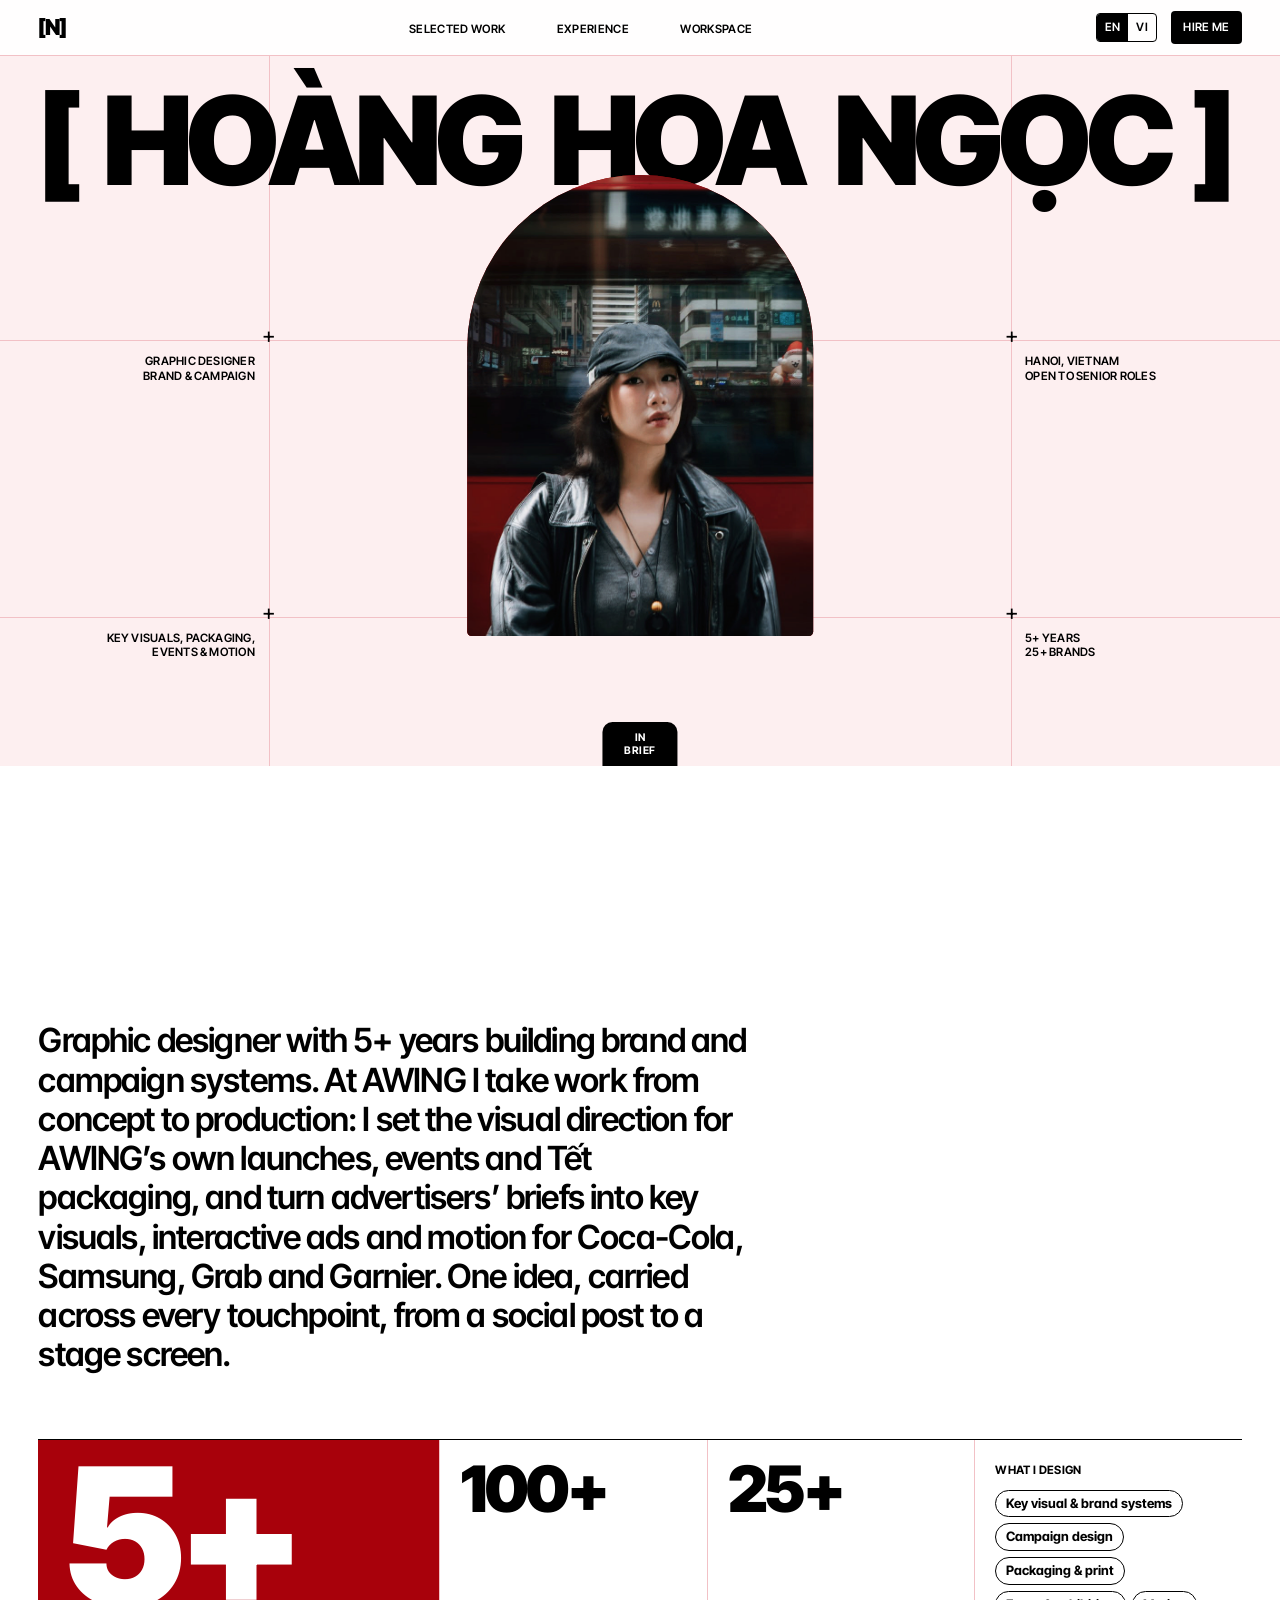
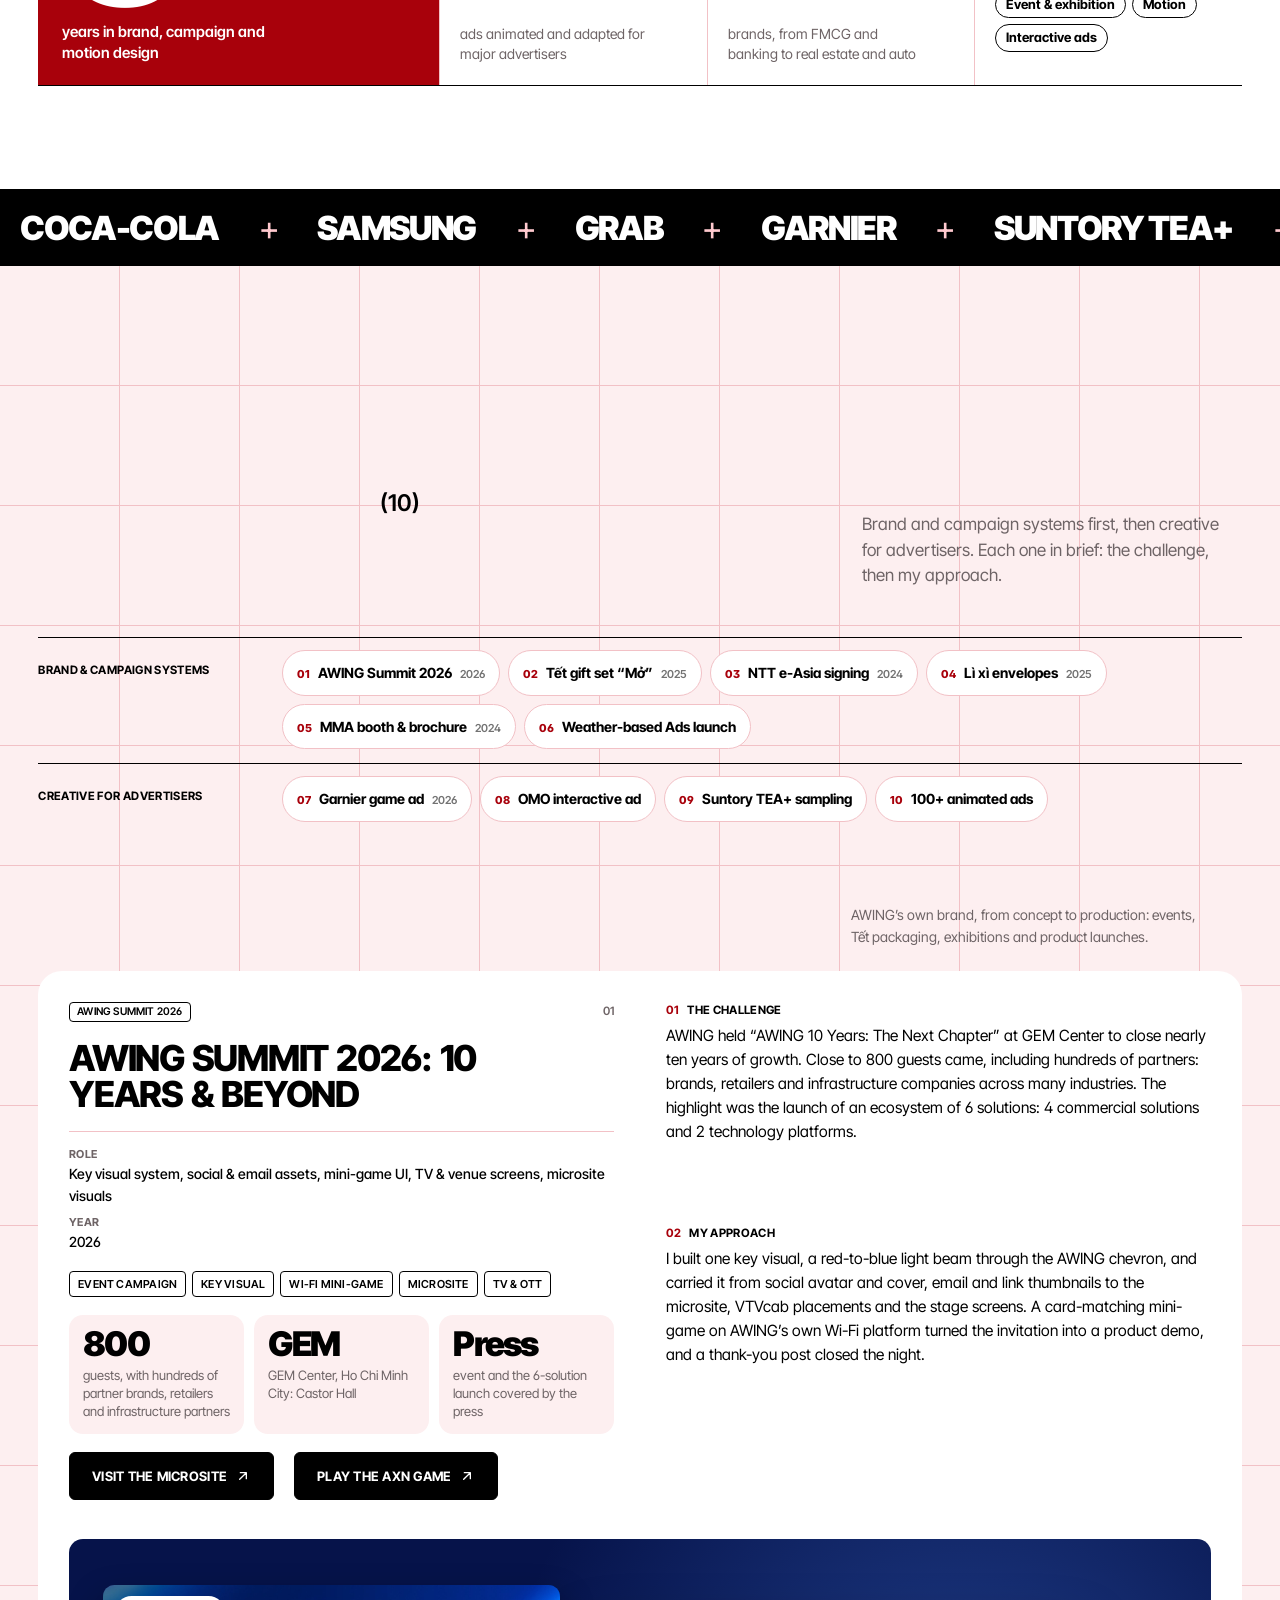
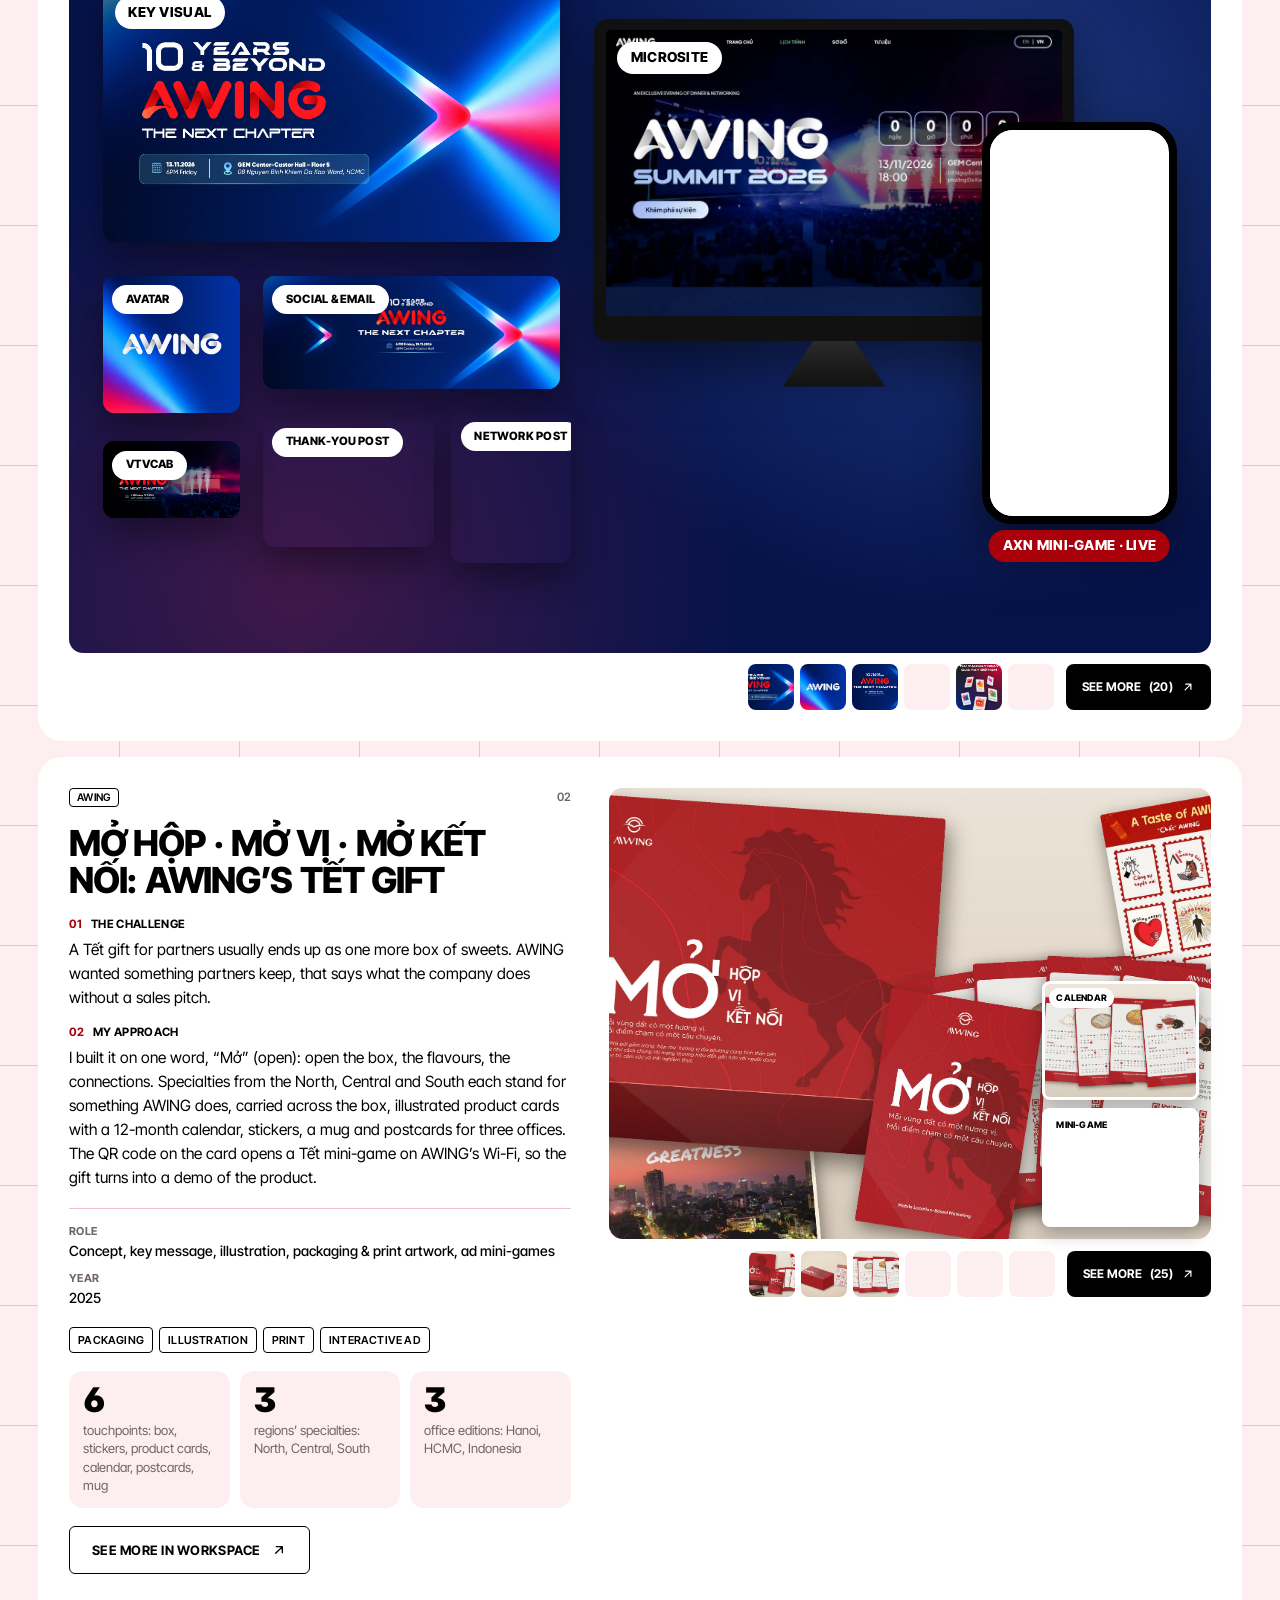
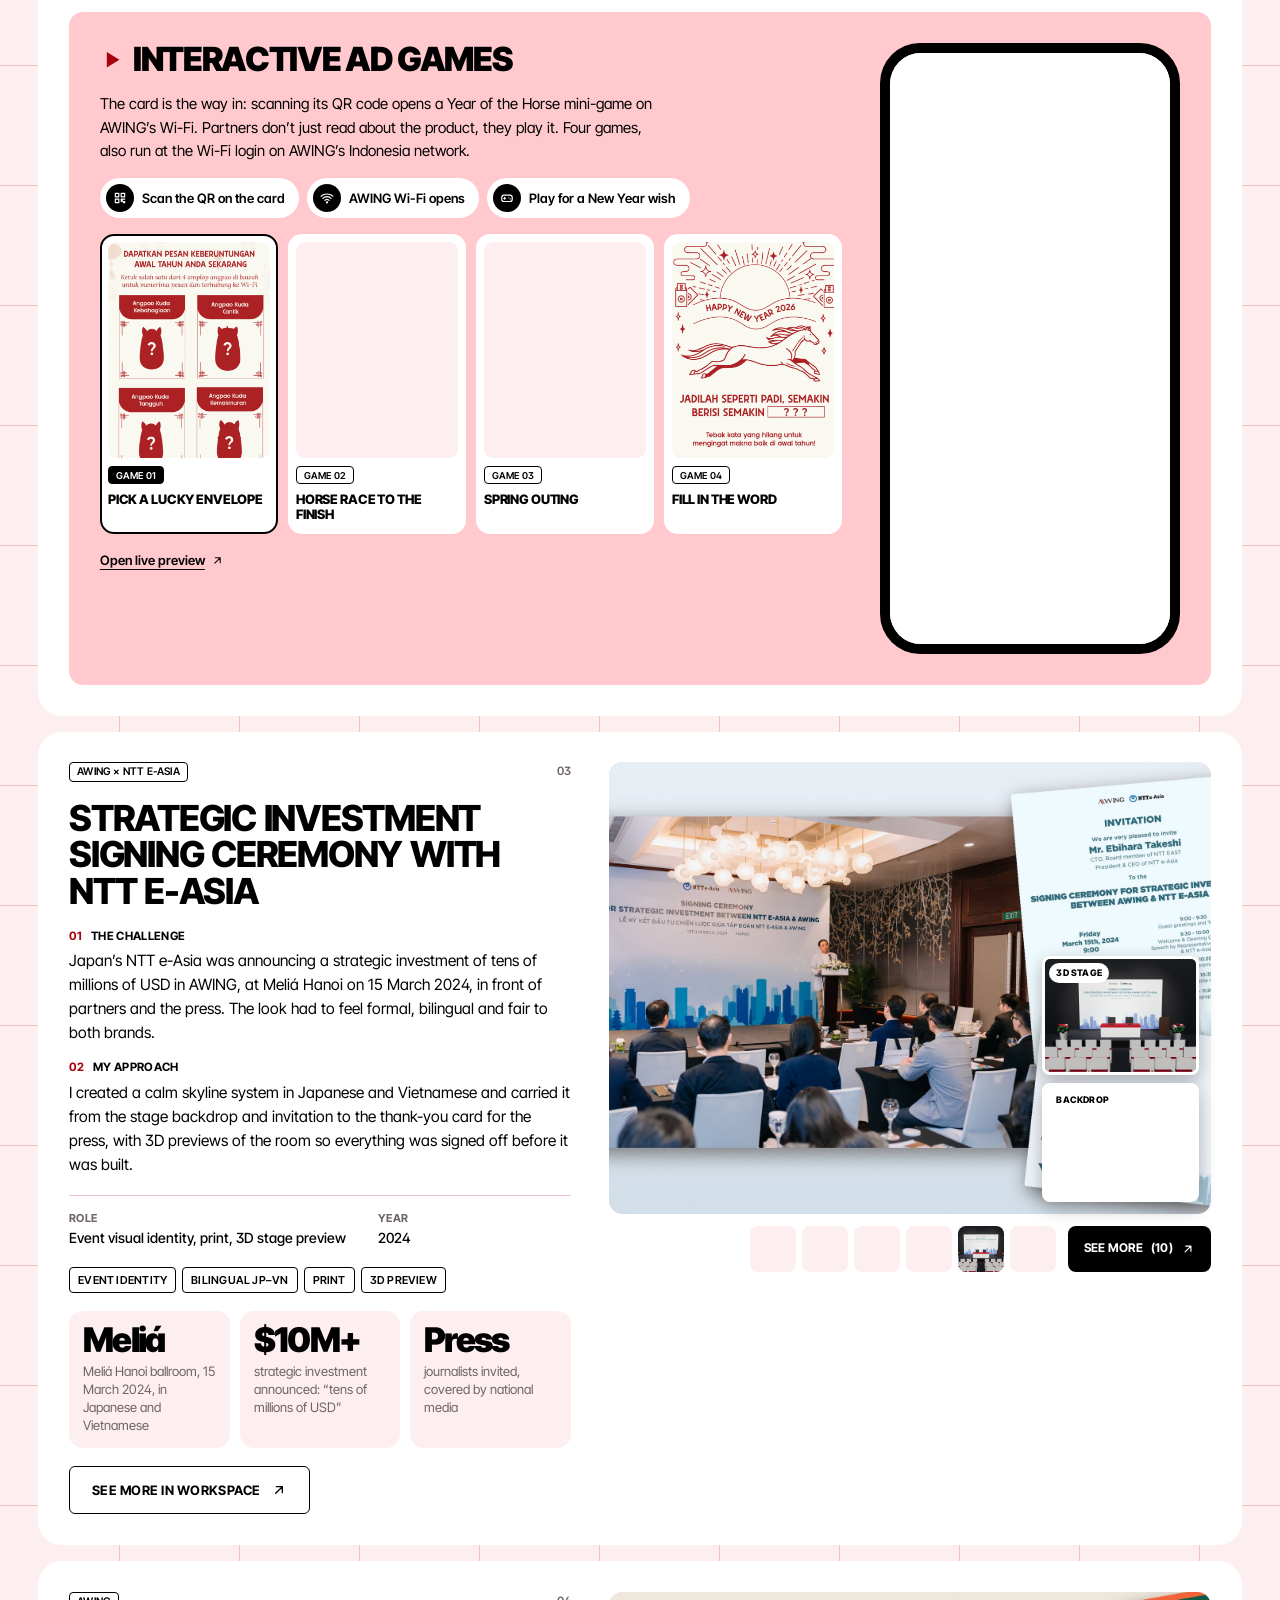
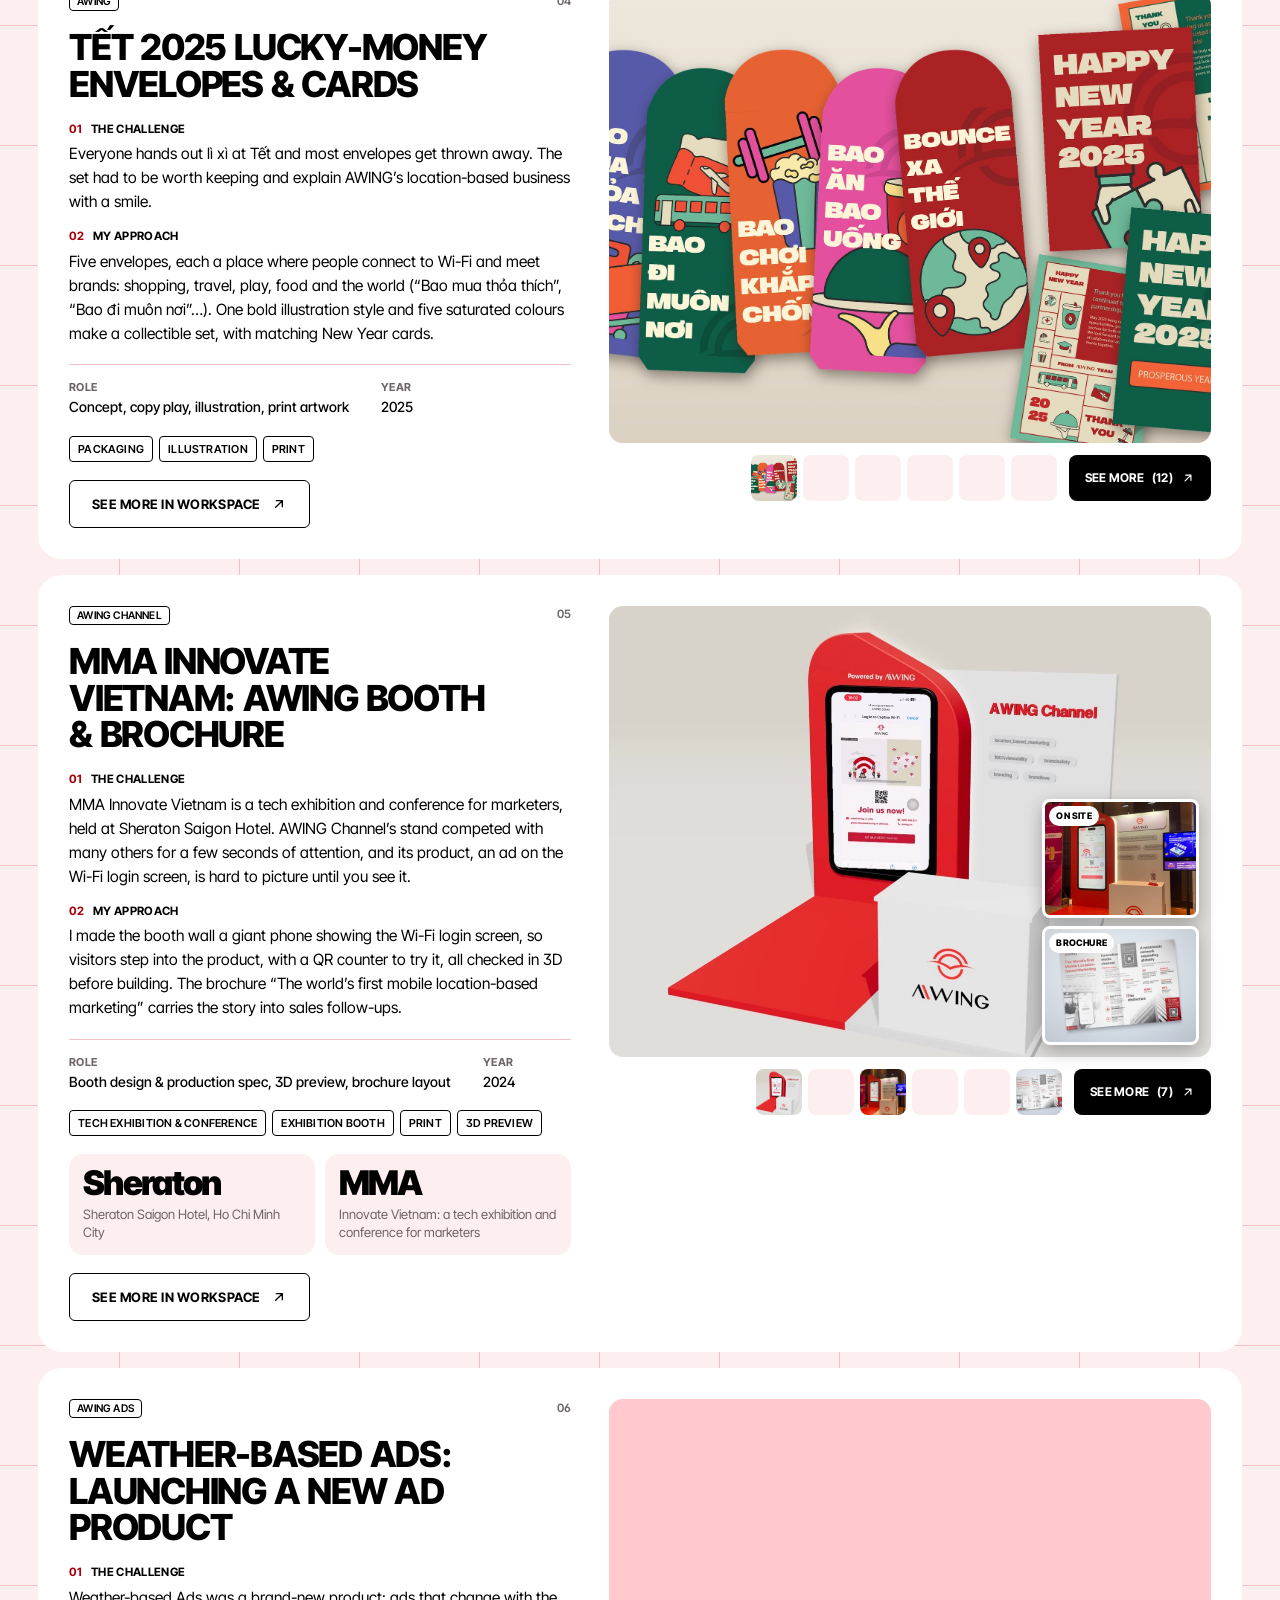
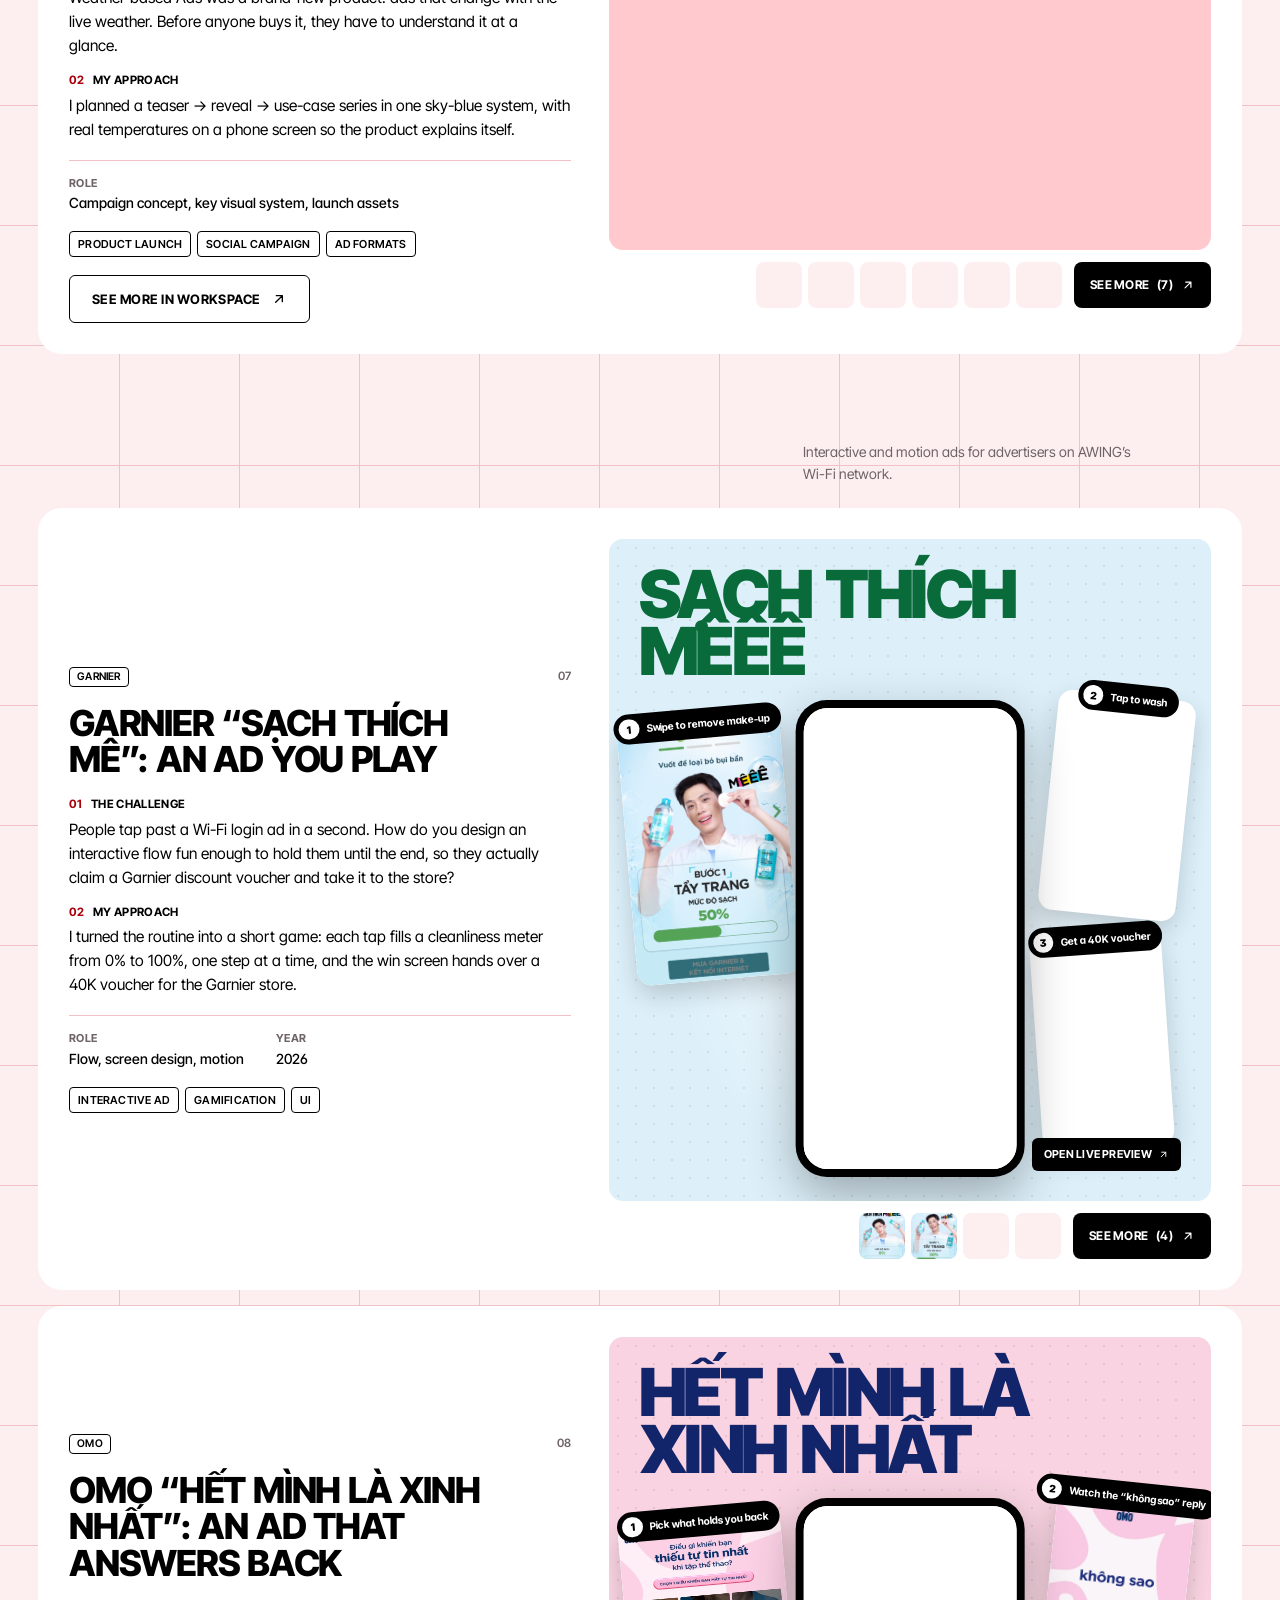
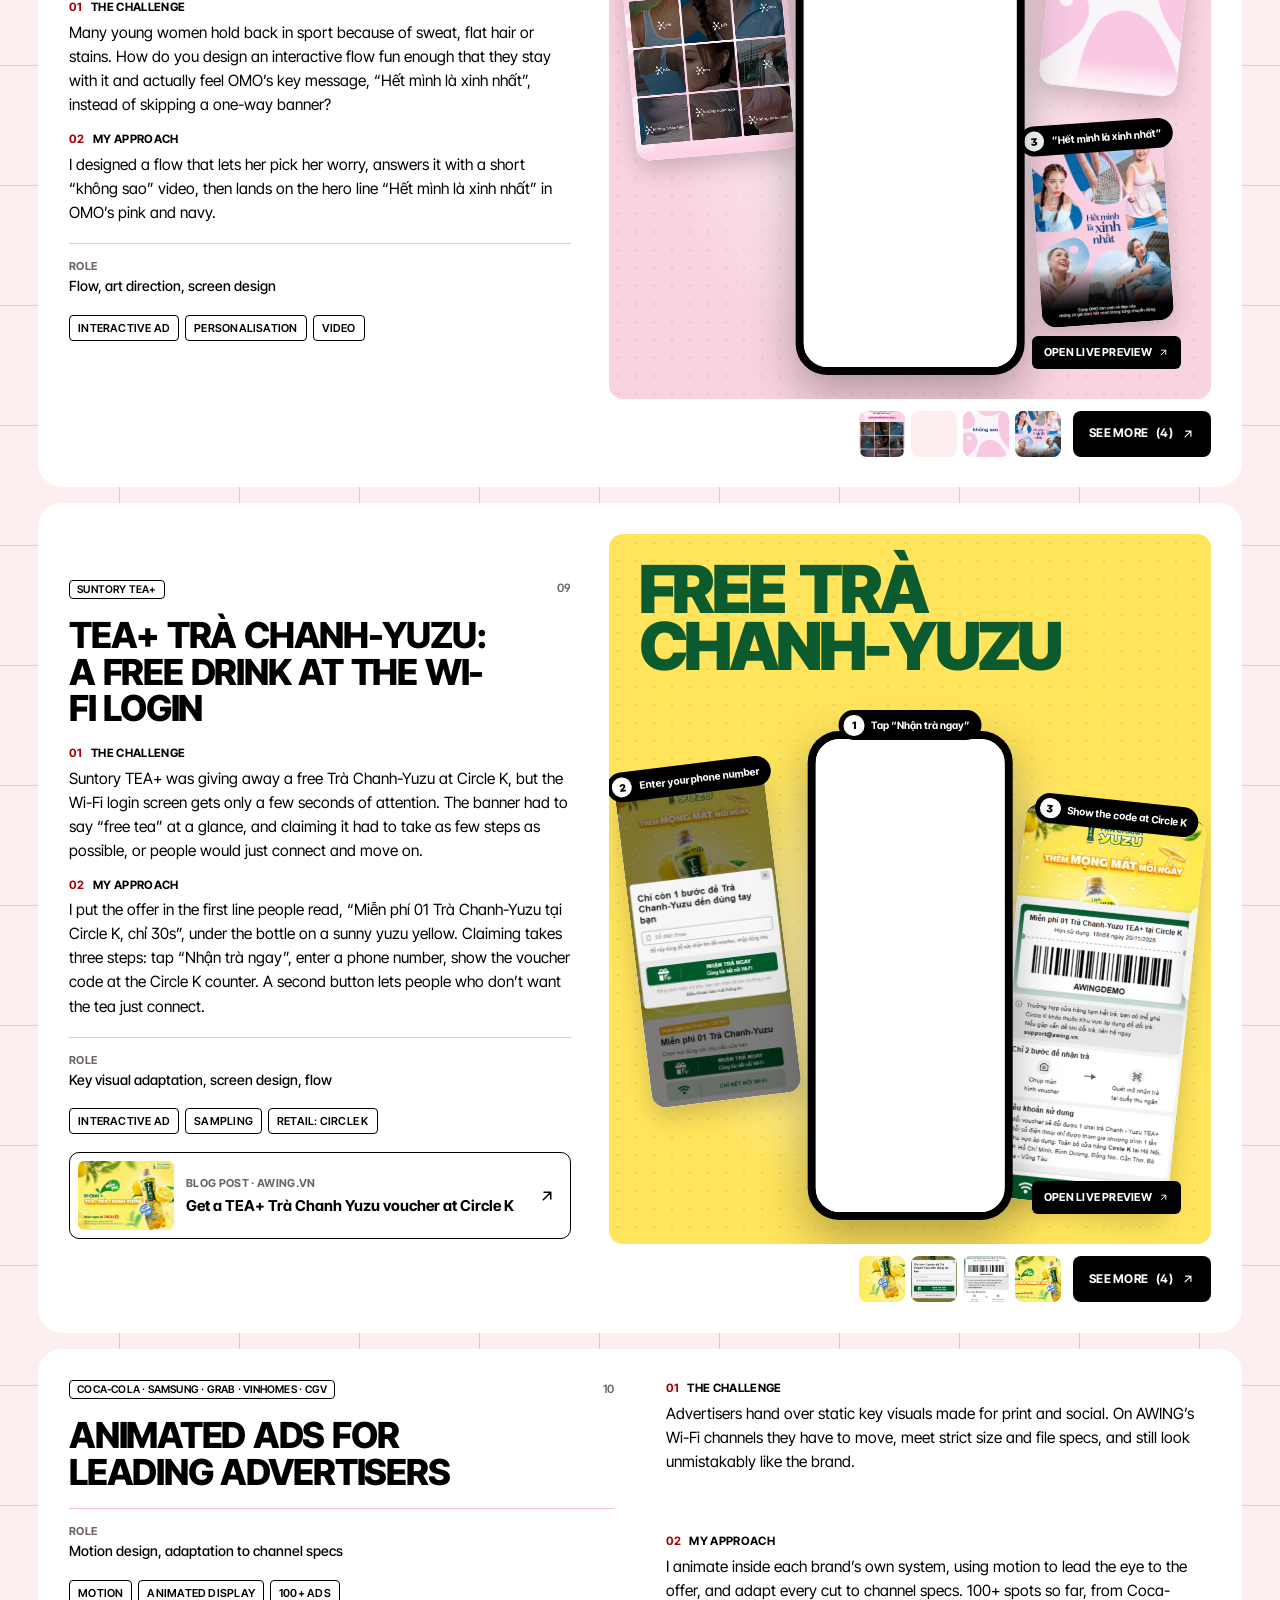
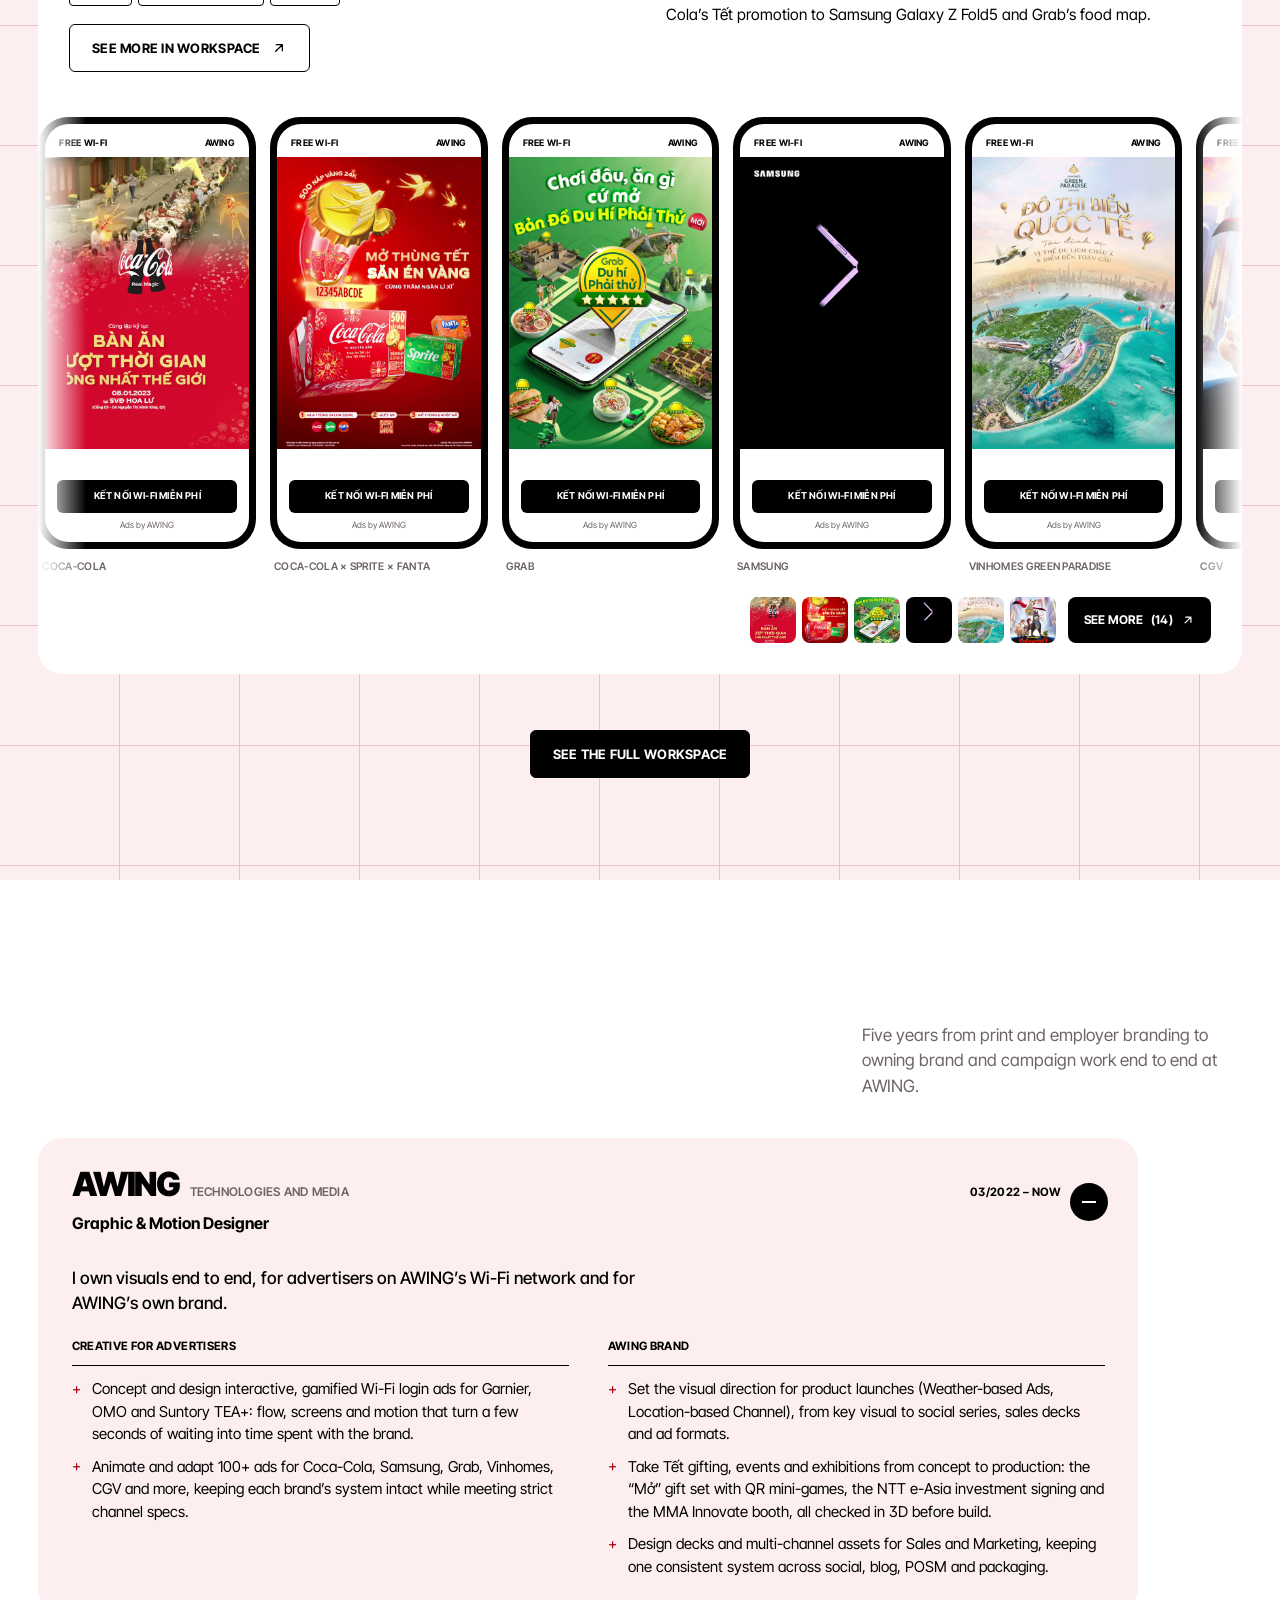
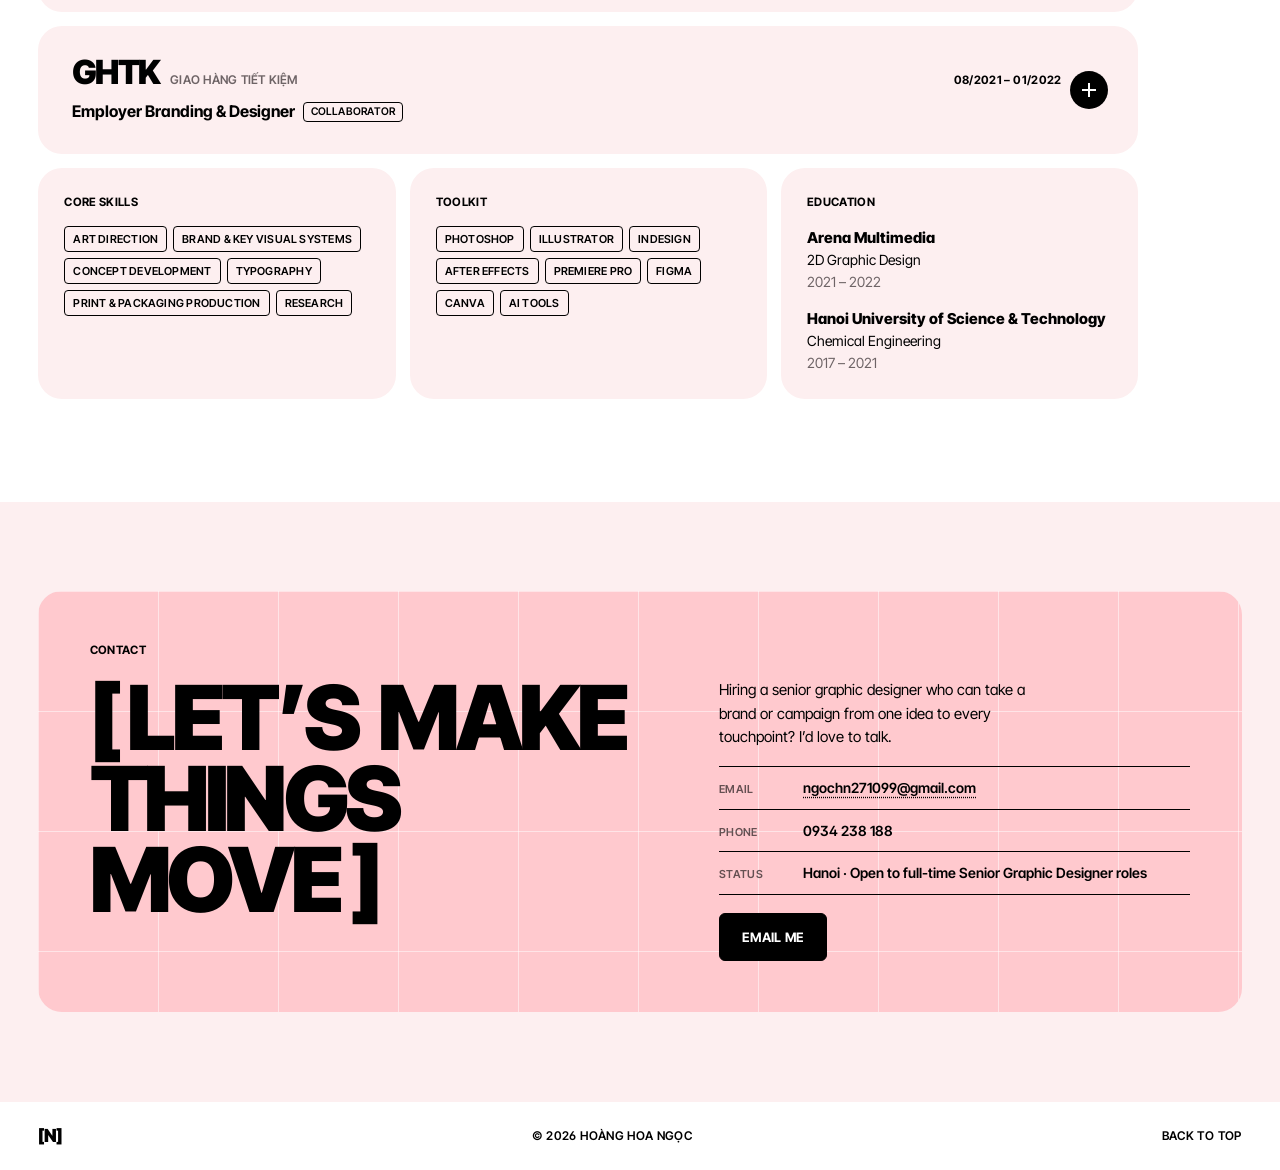
==== index.html @ 22bc7e40 "Recruiter-first flow for senior graphic design roles - Hero marks and page title now say Graphic Des" ====
<!doctype html>
<html lang="en">
<head>
  <meta charset="utf-8">
  <meta name="viewport" content="width=device-width, initial-scale=1">
  <title>Hoàng Hoa Ngọc — Graphic Designer · Brand Systems, Campaign &amp; Motion</title>
  <meta name="description" content="Portfolio of Hoàng Hoa Ngọc, graphic designer in Hanoi with 5+ years building brand and campaign systems, packaging, event identities and motion for Coca-Cola, Samsung, Grab, Garnier, Vinhomes and more. Open to senior graphic design roles.">
  <meta property="og:type" content="website">
  <meta property="og:title" content="Hoàng Hoa Ngọc — Graphic Designer · Brand Systems, Campaign &amp; Motion">
  <meta property="og:description" content="Key visuals, interactive ads, motion, packaging and event design for 25+ brands.">
  <meta property="og:url" content="https://hoangoc-portfolio.netlify.app/">
  <meta property="og:image" content="https://hoangoc-portfolio.netlify.app/assets/mockups/lixi-2025-envelopes.jpg">
  <meta name="twitter:card" content="summary_large_image">
  <meta name="theme-color" content="#FDEFF0">
  <meta name="color-scheme" content="light">
  <link rel="icon" href="data:image/svg+xml,%3Csvg xmlns='http://www.w3.org/2000/svg' viewBox='0 0 64 64'%3E%3Crect width='64' height='64' rx='14' fill='%23FFC9CE'/%3E%3Ctext x='32' y='44' text-anchor='middle' font-family='Arial' font-weight='900' font-size='30' fill='%23000'%3E[N]%3C/text%3E%3C/svg%3E">
  <link rel="preconnect" href="https://fonts.googleapis.com">
  <link rel="preconnect" href="https://fonts.gstatic.com" crossorigin>
  <link href="https://fonts.googleapis.com/css2?family=Inter+Tight:ital,wght@0,400;0,500;0,600;0,800;0,900;1,800&display=swap&subset=vietnamese" rel="stylesheet">
  <link rel="stylesheet" href="assets/style.css?v=9">
</head>
<body>
  <a class="skip" href="#cases" data-i18n="skip">Skip to work</a>

  <!-- ===== NAV ===== -->
  <header class="nav" id="top">
    <a class="brand" href="index.html#top" aria-label="Hoàng Hoa Ngọc, home">[N]</a>
    <nav aria-label="Primary">
      <ul>
        <li><a href="index.html#cases" data-i18n="nav.cases">Selected work</a></li>
        <li><a href="index.html#experience" data-i18n="nav.exp">Experience</a></li>
        <li><a href="workspace.html" data-i18n="nav.workspace" data-nav="workspace">Workspace</a></li>
      </ul>
    </nav>
    <div class="nav-right">
      <div class="lang" role="group" aria-label="Language / Ngôn ngữ">
        <button type="button" data-lang="en" aria-pressed="true" lang="en">EN</button>
        <button type="button" data-lang="vi" aria-pressed="false" lang="vi">VI</button>
      </div>
      <a class="nav-cta" href="index.html#contact" data-i18n="nav.hire">Hire me</a>
    </div>
  </header>

  <main>
    <!-- ===== HERO: bracket wordmark on a crosshair grid ===== -->
    <section class="hero" id="hero" aria-labelledby="hero-name">
      <h1 class="hero-name" id="hero-name" aria-label="Hoàng Hoa Ngọc">
        <span class="name-inner" aria-hidden="true"><span class="br">[</span><span class="nm">Hoàng Hoa Ngọc</span><span class="br">]</span></span>
      </h1>

      <div class="hero-stage">
        <span class="hl hl-1" aria-hidden="true"></span><span class="hl hl-2" aria-hidden="true"></span>
        <span class="vl vl-1" aria-hidden="true"></span><span class="vl vl-2" aria-hidden="true"></span>
        <ul class="marks">
          <li class="mk mk-tl" data-i18n="mk.role">Graphic designer<br>brand &amp; campaign</li>
          <li class="mk mk-tr" data-i18n="mk.city">Hanoi, Vietnam<br>open to senior roles</li>
          <li class="mk mk-bl" data-i18n="mk.scope">Key visuals, packaging,<br>events &amp; motion</li>
          <li class="mk mk-br" data-i18n="mk.since">5+ years<br>25+ brands</li>
        </ul>
        <figure class="hero-photo">
          <img src="about%20me/IMG_0979.JPG" alt="Portrait of Hoàng Hoa Ngọc in a black leather jacket, standing in front of a passing red bus" width="2048" height="1369" fetchpriority="high">
        </figure>
      </div>

      <a class="hero-tab" href="#about-me" data-i18n="hero.tab">In<br>brief</a>
    </section>

    <!-- ===== IN BRIEF: who I am, in numbers, before the work ===== -->
    <section class="about" id="about-me" aria-labelledby="about-title">
      <header class="sec-head">
        <h2 class="display" id="about-title"><span data-i18n="about.title">About me</span></h2>
      </header>

      <div class="intro">
        <p class="hero-text" data-i18n="hero.text">Graphic designer with 5+ years building brand and campaign systems. At AWING I take work from concept to production: I set the visual direction for AWING’s own launches, events and Tết packaging, and turn advertisers’ briefs into key visuals, interactive ads and motion for Coca-Cola, Samsung, Grab and Garnier. One idea, carried across every touchpoint, from a social post to a stage screen.</p>
      </div>

      <ul class="stats">
        <li class="stat-hero"><b>5+</b><span data-i18n="stats.years">years in brand, campaign and motion design</span></li>
        <li><b>100+</b><span data-i18n="stats.ads">ads animated and adapted for major advertisers</span></li>
        <li><b>25+</b><span data-i18n="stats.brands2">brands, from FMCG and banking to real estate and auto</span></li>
        <li class="stat-skills"><span class="ss-label" data-i18n="stats.skills">What I design</span><p class="ss-list"><span data-i18n="ss.kv">Key visual &amp; brand systems</span><span data-i18n="ss.campaign">Campaign design</span><span data-i18n="ss.pack">Packaging &amp; print</span><span data-i18n="ss.event">Event &amp; exhibition</span><span>Motion</span><span data-i18n="ss.ads">Interactive ads</span></p></li>
      </ul>
    </section>

    <div class="brands">
      <p class="sr-only" data-i18n="brands.label">Brands I’ve designed for</p>
      <div class="marquee" role="img" aria-label="Coca-Cola, Samsung, Grab, Garnier, Suntory TEA+, Vinhomes, CGV, Sacombank, Philips, Sprite, Yamaha, Geely, Vietravel, Vietnam Airlines, Acecook, NAPAS, Omnicom Media Group, NTT e-Asia">
        <ul class="marquee-track" aria-hidden="true"><li>Coca-Cola</li><li>Samsung</li><li>Grab</li><li>Garnier</li><li>Suntory TEA+</li><li>Vinhomes</li><li>CGV</li><li>Sacombank</li><li>Philips</li><li>Sprite</li><li>Yamaha</li><li>Geely</li><li>Vietravel</li><li>Vietnam Airlines</li><li>Acecook</li><li>NAPAS</li><li>Omnicom Media Group</li><li>NTT e-Asia</li><li>Coca-Cola</li><li>Samsung</li><li>Grab</li><li>Garnier</li><li>Suntory TEA+</li><li>Vinhomes</li><li>CGV</li><li>Sacombank</li><li>Philips</li><li>Sprite</li><li>Yamaha</li><li>Geely</li><li>Vietravel</li><li>Vietnam Airlines</li><li>Acecook</li><li>NAPAS</li><li>Omnicom Media Group</li><li>NTT e-Asia</li></ul>
      </div>
    </div>

    <!-- ===== SELECTED WORK ===== -->
    <section class="cases" id="cases" aria-labelledby="cases-title">
      <header class="sec-head">
        <h2 class="display" id="cases-title"><span data-i18n="cases.title">Selected work</span><sup id="cases-count"></sup></h2>
        <p class="lead" data-i18n="cases.lead">Brand and campaign systems first, then creative for advertisers. Each one in brief: the challenge, then my approach.</p>
      </header>
      <nav class="case-index" id="case-index" aria-label="Projects on this page"></nav>
      <div class="case-list" id="case-list"></div>
      <div class="cases-more">
        <a class="btn btn-ink" href="workspace.html" data-i18n="work.more">See the full workspace</a>
      </div>
    </section>

    <!-- ===== EXPERIENCE: proof behind the work, after the work ===== -->
    <section class="about experience" id="experience" aria-labelledby="exp-sec-title">
      <header class="sec-head">
        <h2 class="display" id="exp-sec-title"><span data-i18n="exp.title">Experience</span></h2>
        <p class="lead" data-i18n="exp.secLead">Five years from print and employer branding to owning brand and campaign work end to end at AWING.</p>
      </header>
      <div class="about-grid">
        <div class="exp">
          <details class="job" open>
            <summary class="job-sumrow">
              <span class="job-head">
                <span class="job-co">AWING <span class="muted">Technologies and Media</span></span>
                <span class="job-date"><span>03/2022 – </span><span data-i18n="exp.now">Now</span></span>
              </span>
              <span class="job-role">Graphic &amp; Motion Designer</span>
              <span class="job-toggle" aria-hidden="true"></span>
            </summary>
            <div class="job-body">
            <p class="job-sum" data-i18n="x.awing.sum">I own visuals end to end, for advertisers on AWING’s Wi-Fi network and for AWING’s own brand.</p>
            <div class="scopes">
              <div class="scope">
                <p class="scope-label" data-i18n="x.awing.g1">Creative for advertisers</p>
                <ul class="job-points">
                  <li data-i18n="x.awing.a1">Concept and design interactive, gamified Wi-Fi login ads for Garnier, OMO and Suntory TEA+: flow, screens and motion that turn a few seconds of waiting into time spent with the brand.</li>
                  <li data-i18n="x.awing.a2">Animate and adapt 100+ ads for Coca-Cola, Samsung, Grab, Vinhomes, CGV and more, keeping each brand’s system intact while meeting strict channel specs.</li>
                </ul>
              </div>
              <div class="scope">
                <p class="scope-label" data-i18n="x.awing.g2">AWING brand</p>
                <ul class="job-points">
                  <li data-i18n="x.awing.b1">Set the visual direction for product launches (Weather-based Ads, Location-based Channel), from key visual to social series, sales decks and ad formats.</li>
                  <li data-i18n="x.awing.b2">Take Tết gifting, events and exhibitions from concept to production: the “Mở” gift set with QR mini-games, the NTT e-Asia investment signing and the MMA Innovate booth, all checked in 3D before build.</li>
                  <li data-i18n="x.awing.b3">Design decks and multi-channel assets for Sales and Marketing, keeping one consistent system across social, blog, POSM and packaging.</li>
                </ul>
              </div>
            </div>
            </div>
          </details>

          <details class="job">
            <summary class="job-sumrow">
              <span class="job-head">
                <span class="job-co">GHTK <span class="muted">Giao Hàng Tiết Kiệm</span></span>
                <span class="job-date">08/2021 – 01/2022</span>
              </span>
              <span class="job-role">Employer Branding &amp; Designer <span class="chip" data-i18n="exp.collab">Collaborator</span></span>
              <span class="job-toggle" aria-hidden="true"></span>
            </summary>
            <div class="job-body">
            <ul class="job-points">
              <li data-i18n="x.ghtk.a1">Concepted and designed images, video and content for the GHTK NEXTalents recruitment fanpage.</li>
              <li data-i18n="x.ghtk.a2">Designed event collateral for Kick-off and Job Fair: brochures, banners, standees, catalogs and backdrops.</li>
            </ul>
          </div>
          </details>

          <div class="exp-grid">
            <div class="card">
              <p class="card-label" data-i18n="exp.analog">Core skills</p>
              <ul class="chips">
                <li data-i18n="sk.ad">Art direction</li>
                <li data-i18n="sk.brand">Brand &amp; key visual systems</li>
                <li data-i18n="sk.concept">Concept development</li>
                <li data-i18n="sk.type">Typography</li>
                <li data-i18n="sk.print">Print &amp; packaging production</li>
                <li data-i18n="sk.research">Research</li>
              </ul>
            </div>
            <div class="card">
              <p class="card-label" data-i18n="exp.tools">Toolkit</p>
              <ul class="chips">
                <li>Photoshop</li><li>Illustrator</li><li>InDesign</li><li>After Effects</li><li>Premiere Pro</li><li>Figma</li><li>Canva</li><li data-i18n="exp.ai">AI tools</li>
              </ul>
            </div>
            <div class="card">
              <p class="card-label" data-i18n="exp.edu">Education</p>
              <dl class="edu">
                <div><dt>Arena Multimedia</dt><dd>2D Graphic Design</dd><dd class="muted">2021 – 2022</dd></div>
                <div><dt data-i18n="exp.hust">Hanoi University of Science &amp; Technology</dt><dd data-i18n="exp.chem">Chemical Engineering</dd><dd class="muted">2017 – 2021</dd></div>
              </dl>
            </div>
          </div>
        </div>

      </div>
    </section>
    <!-- ===== CONTACT: last thing on the page ===== -->
    <section class="contact" id="contact" aria-labelledby="contact-title">
          <div class="contact-card">
            <h3 class="col-label" data-i18n="about.contact">Contact</h3>
            <p class="contact-title" id="contact-title"><span aria-hidden="true">[</span><span data-i18n="contact.title">Let’s make things move</span><span aria-hidden="true">]</span></p>
            <p class="contact-lead" data-i18n="contact.lead">Hiring a senior graphic designer who can take a brand or campaign from one idea to every touchpoint? I’d love to talk.</p>
            <ul class="contact-lines">
              <li><span class="muted">Email</span><button type="button" class="copy-line" data-copy-email>ngochn271099@gmail.com</button></li>
              <li><span class="muted" data-i18n="contact.phone">Phone</span><a href="tel:+84934238188">0934 238 188</a></li>
              <li><span class="muted" data-i18n="contact.status">Status</span><span data-i18n="contact.avail">Hanoi · Open to full-time Senior Graphic Designer roles</span></li>
            </ul>
            <a class="btn btn-ink" href="mailto:ngochn271099@gmail.com" data-copy-email data-i18n="contact.cta">Email me</a>
          </div>
    </section>
  </main>

  <footer class="footer">
    <span class="brand">[N]</span>
    <span>© <span id="year">2026</span> Hoàng Hoa Ngọc</span>
    <a href="#top" data-i18n="footer.top">Back to top</a>
  </footer>

  <!-- Lightbox -->
  <dialog class="lightbox" id="lightbox" aria-label="Project viewer">
    <div class="lb-bar">
      <p class="lb-caption" id="lb-caption"></p>
      <button class="lb-btn" id="lb-close" aria-label="Close viewer">
        <svg viewBox="0 0 24 24" aria-hidden="true"><path d="M6 6l12 12M18 6 6 18"/></svg></button>
    </div>
    <div class="lb-stage" id="lb-stage"></div>
    <button class="lb-btn lb-prev" id="lb-prev" aria-label="Previous piece">
      <svg viewBox="0 0 24 24" aria-hidden="true"><path d="M15 5l-7 7 7 7"/></svg></button>
    <button class="lb-btn lb-next" id="lb-next" aria-label="Next piece">
      <svg viewBox="0 0 24 24" aria-hidden="true"><path d="M9 5l7 7-7 7"/></svg></button>
  </dialog>

  <script src="assets/files.js?v=9"></script>
  <script src="assets/mockups.js?v=9"></script>
  <script src="assets/i18n.js?v=9"></script>
  <script src="assets/content.js?v=9"></script>
  <script src="assets/main.js?v=9"></script>
</body>
</html>
---- assets/style.css ----
/* =========================================================
   Hoàng Hoa Ngọc — portfolio
   Look borrowed from a playful store system: blush paper, pink
   hairline grid with "+" crosshairs, a bracketed black wordmark,
   white product-card panels, outlined chips, one rug-red accent.
   ========================================================= */

:root {
  --blush: #FDEFF0;   /* page */
  --pink: #FFC9CE;    /* grid blocks, contact */
  --line: #F2C1C6;    /* hairlines */
  --paper: #FFFFFF;   /* panels and cards */
  --ink: #000000;     /* real black */
  --red: #A8010B;     /* rug red: the one accent */
  --grey: #B9AEB0;    /* inactive display words */
  --muted: #6E6466;

  --font: 'Inter Tight', 'Helvetica Neue', Arial, sans-serif;
  --gut: clamp(16px, 3vw, 40px);
  --r-panel: 24px;
  --r-card: 14px;
  --r-chip: 4px;
  --ease: cubic-bezier(.2, .7, 0, 1);
  --nav-h: 56px;
}

*, *::before, *::after { box-sizing: border-box; }
html { scroll-behavior: smooth; scroll-padding-top: calc(var(--nav-h) + 8px); -webkit-text-size-adjust: 100%; }
@media (prefers-reduced-motion: reduce) { html { scroll-behavior: auto; } }
body {
  margin: 0;
  background: var(--blush);
  color: var(--ink);
  font: 400 16px/1.55 var(--font);
  font-feature-settings: 'ss01', 'cv11';
  -webkit-font-smoothing: antialiased;
  overflow-x: hidden;
}
img, video { display: block; max-width: 100%; }
a { color: inherit; }
button { font: inherit; color: inherit; background: none; border: 0; padding: 0; cursor: pointer; }
ul, ol, dl, dd, p, h1, h2, h3, h4, figure { margin: 0; padding: 0; }
ul, ol { list-style: none; }
[hidden] { display: none !important; }
svg { width: 1em; height: 1em; fill: none; stroke: currentColor; stroke-width: 2; stroke-linecap: round; stroke-linejoin: round; flex: none; }
::selection { background: var(--red); color: #fff; }
:focus-visible { outline: 2px solid var(--red); outline-offset: 3px; border-radius: 4px; }
.muted { color: var(--muted); }
.sr-only { position: absolute; width: 1px; height: 1px; overflow: hidden; clip: rect(0 0 0 0); white-space: nowrap; }
.skip { position: absolute; left: 12px; top: -60px; z-index: 100; background: var(--ink); color: #fff; padding: 10px 14px; border-radius: 6px; text-decoration: none; }
.skip:focus { top: 12px; }

/* ---------- Shared pieces ---------- */
.chip {
  display: inline-flex; align-items: center;
  border: 1px solid currentColor; border-radius: var(--r-chip);
  padding: 3px 7px 2px;
  font-size: 10.5px; font-weight: 600; line-height: 1.2; letter-spacing: .02em; text-transform: uppercase;
  white-space: nowrap;
}
.chips { display: flex; flex-wrap: wrap; gap: 6px; }
.chips li, .case-tags li {
  border: 1px solid var(--ink); border-radius: var(--r-chip);
  padding: 4px 8px 3px; font-size: 11px; font-weight: 600; text-transform: uppercase; letter-spacing: .02em;
}

.btn {
  display: inline-flex; align-items: center; justify-content: center; gap: 10px;
  min-height: 48px; padding: 0 22px; border-radius: 6px;
  font-size: 13px; font-weight: 700; letter-spacing: .02em; text-transform: uppercase; text-decoration: none;
  border: 1px solid var(--ink);
  transition: background-color .2s, color .2s;
}
.btn svg { font-size: 16px; }
.btn-ink { background: var(--ink); color: #fff; }
.btn-ink:hover { background: var(--red); border-color: var(--red); }
.btn-line, .btn-outline { background: transparent; color: var(--ink); }
.btn-line:hover, .btn-outline:hover { background: var(--ink); color: #fff; }
.btn-link {
  display: inline-flex; align-items: center; gap: 6px;
  font-size: 13px; font-weight: 600; text-decoration: underline; text-underline-offset: 4px; text-decoration-thickness: 1px;
}
.btn-link:hover { color: var(--red); }

/* Big uppercase display type: the voice of the page */
.display {
  font-weight: 900; text-transform: uppercase;
  font-size: clamp(44px, 9vw, 140px); line-height: .9; letter-spacing: -.055em; word-spacing: .12em;
}
.display sup, .cs-group-title sup, .cat-list sup {
  font-size: max(13px, .2em); font-weight: 600; letter-spacing: 0;
  vertical-align: top; position: relative; top: .35em; margin-left: .25em;
}
.display sup::before, .cs-group-title sup::before, .cat-list sup::before { content: '('; }
.display sup::after, .cs-group-title sup::after, .cat-list sup::after { content: ')'; }
.display sup:empty { display: none; }
.lead { font-size: 17px; line-height: 1.5; max-width: 46ch; }

.sec-head {
  display: grid; grid-template-columns: 1fr auto; align-items: end; gap: 24px 40px;
  padding: clamp(56px, 9vw, 120px) var(--gut) clamp(28px, 4vw, 48px);
}
.sec-head .lead { max-width: 38ch; color: var(--muted); }

/* ---------- Nav ---------- */
.nav {
  position: sticky; top: 0; z-index: 50;
  height: var(--nav-h);
  display: grid; grid-template-columns: auto 1fr auto; align-items: center; gap: 24px;
  padding: 0 var(--gut);
  background: rgba(255, 255, 255, .92);
  backdrop-filter: blur(10px); -webkit-backdrop-filter: blur(10px);
  border-bottom: 1px solid var(--line);
}
.brand { font-weight: 900; font-size: 22px; letter-spacing: -.06em; text-decoration: none; }
.nav ul { display: flex; justify-content: center; gap: clamp(16px, 4vw, 56px); }
.nav ul a, .nav-cta, .lang button {
  font-size: 11.5px; font-weight: 600; letter-spacing: .03em; text-transform: uppercase; text-decoration: none;
}
.nav ul a:hover { color: var(--red); }
.nav-right { display: flex; align-items: center; gap: 14px; }
.lang { display: flex; border: 1px solid var(--ink); border-radius: var(--r-chip); overflow: hidden; }
.lang button { padding: 5px 8px 4px; }
.lang button[aria-pressed="true"] { background: var(--ink); color: #fff; }
.nav-cta { background: var(--ink); color: #fff; padding: 8px 12px 7px; border-radius: var(--r-chip); }
.nav-cta:hover { background: var(--red); }
@media (max-width: 760px) {
  .nav { grid-template-columns: auto auto; justify-content: space-between; }
  .nav nav { display: none; }
}

/* ---------- Hero ---------- */
.hero {
  position: relative;
  padding: clamp(20px, 3vw, 36px) var(--gut) 0;
  overflow: hidden;
}
.hero-name {
  position: relative; z-index: 1;
  display: block; width: 100%;
  font-weight: 900; text-transform: uppercase; letter-spacing: -.06em; line-height: .8;
  font-size: 100px; /* main.js fits this to the width */
  white-space: nowrap; word-spacing: .14em;
}
.name-inner { display: inline-flex; align-items: baseline; }
.name-inner .br { font-weight: 900; }
.name-inner .br:first-child { margin-right: .22em; }
.name-inner .br:last-child { margin-left: .18em; }

.hero-stage {
  --top: 26%; --bot: 74%; --left: 21%; --right: 79%;
  position: relative;
  height: clamp(440px, 64vh, 700px);
  margin: 0 calc(-1 * var(--gut));
}
.hl, .vl { position: absolute; background: var(--line); }
.hl { left: 0; right: 0; height: 1px; }
.vl { top: -40vh; bottom: 0; width: 1px; }
.hl-1 { top: var(--top); } .hl-2 { top: var(--bot); }
.vl-1 { left: var(--left); } .vl-2 { left: var(--right); }

.marks { position: absolute; inset: 0; }
.mk {
  position: absolute; padding-top: 14px;
  font-size: 11.5px; font-weight: 600; line-height: 1.25; letter-spacing: .02em; text-transform: uppercase;
}
.mk::before {
  content: '+'; position: absolute; top: -.72em;
  font-size: 22px; font-weight: 400; line-height: 1; color: var(--ink);
}
.mk-tl, .mk-bl { right: calc(100% - var(--left)); text-align: right; padding-right: 14px; }
.mk-tr, .mk-br { left: var(--right); padding-left: 14px; }
.mk-tl::before, .mk-bl::before { right: -.3em; }
.mk-tr::before, .mk-br::before { left: -.3em; }
.mk-tl, .mk-tr { top: var(--top); }
.mk-bl, .mk-br { top: var(--bot); }

.hero-photo {
  position: absolute; z-index: 2; left: 50%; top: -1.2vw; translate: -50% 0;
  width: clamp(240px, 27vw, 420px); aspect-ratio: 3 / 4;
  border-radius: 999px 999px var(--r-panel) var(--r-panel);
  overflow: hidden; background: var(--red);
}
.hero-photo img { width: 100%; height: 100%; object-fit: cover; object-position: 50% 78%; transform: scale(1.35); transform-origin: 50% 80%; }

.hero-tab {
  position: absolute; z-index: 3; left: 50%; bottom: 0; translate: -50% 0;
  background: var(--ink); color: #fff; text-decoration: none; text-align: center;
  padding: 10px 22px 9px; border-radius: 10px 10px 0 0;
  font-size: 10.5px; font-weight: 700; line-height: 1.2; letter-spacing: .04em; text-transform: uppercase;
}
.hero-tab:hover { background: var(--red); }

@media (max-width: 760px) {
  .hero-stage { --top: 62%; --bot: 84%; --left: 50%; --right: 50%; height: 560px; }
  .vl-1, .vl-2 { top: 62%; }
  .hero-photo { top: 18px; width: min(64vw, 280px); }
  .mk { font-size: 10.5px; }
  .mk-tl, .mk-bl { padding-right: 12px; }
}

/* ---------- About me: intro, highlights, experience, contact ---------- */
.about { background: var(--paper); padding-bottom: clamp(56px, 8vw, 120px); }
.about .sec-head { padding-bottom: clamp(20px, 3vw, 36px); }
.intro { padding: 0 var(--gut); }
.hero-text {
  font-size: clamp(22px, 2.6vw, 36px); font-weight: 600; line-height: 1.18; letter-spacing: -.025em;
  max-width: 34ch;
}

/* Highlights: one oversized number, three supporting ones */
.stats {
  display: grid; grid-template-columns: 1.5fr 1fr 1fr 1fr;
  margin: clamp(36px, 5vw, 64px) var(--gut) 0;
  border-top: 1px solid var(--ink); border-bottom: 1px solid var(--ink);
}
.stats li { padding: 22px 20px 22px 0; display: grid; gap: 10px; align-content: space-between; }
.stats li + li { border-left: 1px solid var(--line); padding-left: 20px; }
.stats b { font-size: clamp(44px, 5vw, 80px); font-weight: 900; line-height: .85; letter-spacing: -.055em; }
.stats span { font-size: 14px; line-height: 1.4; color: var(--muted); max-width: 24ch; }
.stats .stat-hero { background: var(--red); color: #fff; padding: 22px 24px; }
.stats .stat-hero b { font-size: clamp(110px, 15vw, 240px); line-height: .78; }
.stats .stat-hero span { color: #fff; font-size: 15px; font-weight: 600; }
@media (max-width: 900px) {
  .stats { grid-template-columns: 1fr 1fr; }
  .stats .stat-hero { grid-column: 1 / -1; }
  .stats li:nth-child(2) { border-left: 0; padding-left: 0; }
  .stats li:nth-child(n+2) { border-top: 1px solid var(--line); }
  .stats li:nth-child(4) { grid-column: 1 / -1; border-left: 0; padding-left: 0; }
}

.about-grid {
  display: grid; grid-template-columns: minmax(0, 1fr) minmax(300px, 400px); gap: clamp(24px, 4vw, 56px);
  align-items: start; padding: clamp(40px, 6vw, 80px) var(--gut) 0;
}
.col-label { font-size: 11.5px; font-weight: 700; letter-spacing: .03em; text-transform: uppercase; margin-bottom: 14px; }

.exp { display: grid; gap: 14px; align-content: start; }
.exp > .col-label { margin-bottom: 0; }
.job { background: var(--blush); border-radius: var(--r-panel); padding: clamp(20px, 2.6vw, 34px); }
.job-head { display: flex; justify-content: space-between; align-items: baseline; gap: 12px; flex-wrap: wrap; }
.job-co { font-size: clamp(24px, 2.6vw, 36px); font-weight: 900; text-transform: uppercase; letter-spacing: -.045em; line-height: 1; }
.job-co .muted { font-size: 12px; font-weight: 600; letter-spacing: .02em; margin-left: 6px; }
.job-date { font-size: 11.5px; font-weight: 700; text-transform: uppercase; letter-spacing: .03em; }
.job-role { font-size: 16px; font-weight: 700; margin-top: 10px; display: flex; flex-wrap: wrap; gap: 8px; align-items: center; }
.job-sum { font-size: 17px; font-weight: 500; line-height: 1.45; margin-top: 14px; max-width: 58ch; }
.scopes { display: grid; grid-template-columns: 1fr 1fr; gap: 20px clamp(20px, 3vw, 40px); margin-top: 22px; }
.scope-label { font-size: 11.5px; font-weight: 700; text-transform: uppercase; letter-spacing: .03em; padding-bottom: 10px; border-bottom: 1px solid var(--ink); margin-bottom: 12px; }
.job-points { display: grid; gap: 10px; }
.job > .job-points { margin-top: 16px; }
.job-points li { position: relative; padding-left: 20px; font-size: 15px; line-height: 1.5; max-width: 62ch; }
.job-points li::before { content: '+'; position: absolute; left: 0; top: -.05em; color: var(--red); }

.exp-grid { display: grid; grid-template-columns: repeat(3, 1fr); gap: 14px; }
.card { background: var(--blush); border-radius: var(--r-panel); padding: clamp(18px, 2.2vw, 26px); display: grid; gap: 14px; align-content: start; }
.card-label { font-size: 11.5px; font-weight: 700; text-transform: uppercase; letter-spacing: .03em; }
.edu { display: grid; gap: 14px; }
.edu dt { font-weight: 800; font-size: 15px; }
.edu dd { font-size: 14px; }

/* Contact card: stays in view beside the experience */
.contact { position: sticky; top: calc(var(--nav-h) + 16px); scroll-margin-top: calc(var(--nav-h) + 16px); }
.contact-card {
  background-color: var(--pink);
  background-image:
    linear-gradient(rgba(255, 255, 255, .5) 1px, transparent 1px),
    linear-gradient(90deg, rgba(255, 255, 255, .5) 1px, transparent 1px);
  background-size: 40px 40px;
  border-radius: var(--r-panel); padding: clamp(22px, 2.6vw, 32px);
  display: grid; gap: 18px;
}
.contact-card .col-label { margin-bottom: 0; }
.contact-title {
  font-size: clamp(36px, 3.6vw, 56px); font-weight: 900; text-transform: uppercase; letter-spacing: -.05em; line-height: .95; word-spacing: .1em;
}
.contact-title > span:first-child { margin-right: .1em; }
.contact-title > span:last-child { margin-left: .1em; }
.contact-lead { font-size: 15px; max-width: 36ch; }
.contact-lines { display: grid; border-top: 1px solid var(--ink); }
.contact-lines li { display: grid; grid-template-columns: 74px 1fr; gap: 10px; padding: 10px 0; border-bottom: 1px solid var(--ink); font-size: 14px; font-weight: 600; align-items: baseline; }
.contact-lines .muted { color: var(--ink); opacity: .6; font-size: 11px; text-transform: uppercase; letter-spacing: .03em; }
.contact-lines a { text-decoration: none; }
.contact-lines a:hover { color: var(--red); text-decoration: underline; }
.copy-line { text-align: left; font-weight: 600; text-decoration: underline; text-decoration-style: dotted; text-underline-offset: 4px; word-break: break-all; }
.copy-line:hover { color: var(--red); }
.contact-card .btn { justify-self: start; }
.contact.is-flash .contact-card { animation: flash 1s var(--ease); }
@keyframes flash { 0% { box-shadow: 0 0 0 0 var(--ink); } 40% { box-shadow: 0 0 0 6px var(--ink); } 100% { box-shadow: 0 0 0 0 transparent; } }

@media (max-width: 980px) {
  .about-grid { grid-template-columns: 1fr; }
  .contact { position: static; order: 2; }
}
@media (max-width: 760px) {
  .scopes, .exp-grid { grid-template-columns: 1fr; }
}

/* ---------- Brand marquee ---------- */
.brands { background: var(--ink); color: #fff; overflow: hidden; }
.marquee { padding: 14px 0 12px; }
.marquee-track { display: flex; width: max-content; animation: marquee 60s linear infinite; }
.marquee-track li {
  font-size: clamp(22px, 2.6vw, 34px); font-weight: 900; text-transform: uppercase; letter-spacing: -.04em; white-space: nowrap;
  padding: 0 .6em;
}
.marquee-track li::after { content: '+'; font-weight: 400; margin-left: 1.2em; color: var(--pink); }
@keyframes marquee { to { transform: translateX(-50%); } }
@media (prefers-reduced-motion: reduce) { .marquee-track { animation: none; flex-wrap: wrap; width: auto; } }

/* ---------- Selected work ---------- */
.cases {
  background-color: var(--blush);
  background-image:
    linear-gradient(var(--line) 1px, transparent 1px),
    linear-gradient(90deg, var(--line) 1px, transparent 1px);
  background-size: 120px 120px;
  background-position: -1px -1px;
  padding-bottom: clamp(48px, 8vw, 120px);
}
.case-list { display: grid; gap: clamp(40px, 6vw, 80px); padding: 0 var(--gut); }
.cs-group { display: grid; gap: 16px; }
.cs-group-head {
  display: grid; grid-template-columns: auto 1fr; align-items: end; gap: 8px 24px;
  padding-bottom: 8px;
}
.cs-group-title {
  font-size: clamp(30px, 4.4vw, 64px); font-weight: 900; text-transform: uppercase; letter-spacing: -.05em; line-height: .95; word-spacing: .1em;
}
.cs-group-desc { font-size: 14px; color: var(--muted); max-width: 44ch; }
.cs-group-count { display: none; }

/* Project index: all featured cases at a glance, one tap to jump */
.case-index { display: grid; gap: 14px; margin: 0 var(--gut) clamp(40px, 6vw, 72px); }
.ci-row { display: grid; grid-template-columns: minmax(150px, 220px) 1fr; gap: 10px 24px; align-items: start; padding-top: 12px; border-top: 1px solid var(--ink); }
.ci-group { font-size: 11.5px; font-weight: 700; text-transform: uppercase; letter-spacing: .03em; padding-top: 12px; }
.ci-list { display: flex; flex-wrap: wrap; gap: 8px; }
.ci-list a {
  display: inline-flex; align-items: baseline; gap: 8px; min-height: 44px; padding: 11px 14px;
  background: var(--paper); border: 1px solid var(--line); border-radius: 999px;
  font-size: 14px; font-weight: 700; text-decoration: none; color: var(--ink);
  transition: background-color .2s var(--ease), color .2s var(--ease), border-color .2s var(--ease);
}
.ci-list a:hover { background: var(--ink); border-color: var(--ink); color: #fff; }
.ci-list a:focus-visible { outline: 2px solid var(--red); outline-offset: 2px; }
.ci-no { font-size: 11px; font-weight: 800; color: var(--red); }
.ci-list a:hover .ci-no { color: var(--pink); }
.ci-year { font-size: 11px; font-weight: 600; opacity: .55; }
@media (max-width: 700px) {
  .ci-row { grid-template-columns: 1fr; }
  .ci-group { padding-top: 0; }
  .ci-list a { font-size: 13px; padding: 10px 12px; }
}
.cs[id] { scroll-margin-top: calc(var(--nav-h) + 16px); }

/* Experience: sits after the work, as the proof behind it */
.experience .sec-head { padding-bottom: 0; }
.experience .about-grid { padding-top: clamp(24px, 3vw, 40px); }
.cs-group-list { display: grid; gap: 16px; }
.cs.has-live { grid-template-columns: minmax(0, 5fr) minmax(0, 6fr); align-items: center; }

.cs {
  background: var(--paper); border-radius: var(--r-panel);
  padding: clamp(18px, 2.4vw, 32px);
  display: grid; grid-template-columns: minmax(0, 5fr) minmax(0, 6fr); gap: clamp(20px, 3vw, 48px);
  align-items: start;
}
.cs-head { display: grid; gap: 18px; align-content: start; }
.case-no { display: flex; justify-content: space-between; align-items: center; gap: 12px; }
.case-no .chip { white-space: normal; }
.case-idx { font-size: 11.5px; font-weight: 600; color: var(--muted); }
.case-title {
  font-size: clamp(26px, 2.8vw, 40px); font-weight: 800; text-transform: uppercase; line-height: 1.02; letter-spacing: -.035em; word-spacing: .06em;
  max-width: 18ch;
}
.cs-story { display: grid; gap: 14px; }
.cs-step dt {
  display: flex; gap: 8px; align-items: baseline;
  font-size: 11.5px; font-weight: 700; text-transform: uppercase; letter-spacing: .03em; margin-bottom: 4px;
}
.cs-step-no { color: var(--red); }
.cs-step dd { font-size: 15.5px; line-height: 1.55; max-width: 60ch; }
.cs-meta { display: flex; flex-wrap: wrap; gap: 8px 32px; border-top: 1px solid var(--line); padding-top: 14px; }
.cs-meta dt { font-size: 11px; font-weight: 700; text-transform: uppercase; letter-spacing: .03em; color: var(--muted); }
.cs-meta dd { font-size: 14px; font-weight: 500; }
.case-tags { display: flex; flex-wrap: wrap; gap: 6px; }
.cs-facts { display: grid; grid-template-columns: repeat(auto-fit, minmax(150px, 1fr)); gap: 10px; }
.cs-facts li { background: var(--blush); border-radius: var(--r-card); padding: 14px; display: grid; gap: 6px; align-content: start; }
.cs-facts b { font-size: 34px; font-weight: 900; line-height: .9; letter-spacing: -.05em; }
.cs-facts span { font-size: 13px; line-height: 1.4; color: var(--muted); }
.cs-actions { display: flex; flex-wrap: wrap; align-items: center; gap: 12px 20px; }
.cs-actions:empty { display: none; }

/* Visual column */
.cs-visual { position: relative; }
.cs-cover {
  display: block; width: 100%; aspect-ratio: 4 / 3; overflow: hidden; border-radius: var(--r-card); background: var(--pink);
  position: relative;
}
.cs-cover img { width: 100%; height: 110%; object-fit: cover; margin-top: -5%; transition: transform .6s var(--ease); }
.cs-cover:hover img { transform: scale(1.03); }
.case-count {
  position: absolute; right: 12px; top: 12px;
  background: var(--paper); border-radius: var(--r-chip); padding: 4px 8px 3px;
  font-size: 11px; font-weight: 700;
}
.case-count::after { content: ' imgs'; font-weight: 500; }
html[data-lang="vi"] .case-count::after { content: ' ảnh'; }

.cs-phone { display: grid; gap: 12px; justify-items: center; }
.phone {
  position: relative; width: 100%; max-width: 300px;
  background: var(--ink); border-radius: 40px; padding: 10px;
}
.phone-btn { display: none; }
.phone-screen {
  position: relative; aspect-ratio: 9 / 19; overflow: hidden; border-radius: 31px; background: var(--paper);
}
.phone-screen iframe { position: absolute; left: 0; top: 0; border: 0; transform-origin: 0 0; background: #fff; }
.live-start { position: absolute; inset: 0; display: block; width: 100%; }
.live-start img { width: 100%; height: 100%; object-fit: cover; object-position: top; }
.live-cta {
  position: absolute; left: 12px; right: 12px; bottom: 14px;
  display: flex; align-items: center; justify-content: center; gap: 8px;
  background: var(--ink); color: #fff; border-radius: 6px; padding: 12px 10px;
  font-size: 12px; font-weight: 700; text-transform: uppercase; letter-spacing: .02em; text-align: center;
}
.live-cta svg { fill: currentColor; stroke: none; }
.live-start:hover .live-cta { background: var(--red); }
.cs-quote {
  border-radius: var(--r-card); padding: clamp(18px, 2vw, 28px);
  display: flex; flex-direction: column; justify-content: space-between; gap: 16px;
}
.cs-quote .q { font-size: clamp(30px, 3.4vw, 54px); font-weight: 900; line-height: .9; letter-spacing: -.05em; text-transform: uppercase; }
.cs-quote .q-sub { font-size: 14px; font-weight: 500; max-width: 30ch; }

.cs-mosaic { display: grid; grid-template-columns: repeat(3, 1fr); gap: 8px; }
.cs-mosaic button { position: relative; aspect-ratio: 4 / 5; overflow: hidden; border-radius: 10px; background: var(--pink); }
.cs-mosaic img { width: 100%; height: 100%; object-fit: cover; transition: transform .5s var(--ease); }
.cs-mosaic button:hover img { transform: scale(1.04); }

.cs-strip {
  grid-column: 1 / -1;
  display: grid; grid-template-columns: repeat(8, 1fr); gap: 8px;
}
.cs-strip button { position: relative; aspect-ratio: 1; overflow: hidden; border-radius: 10px; background: var(--blush); }
.cs-strip img { width: 100%; height: 100%; object-fit: cover; transition: transform .4s var(--ease); }
.cs-strip button:hover img { transform: scale(1.06); }
.thumb-more {
  position: absolute; inset: 0; display: grid; place-items: center;
  background: rgba(0, 0, 0, .55); color: #fff; font-weight: 800; font-size: 18px;
}

/* Interactive games, each with its own screen as a thumbnail */
.cs-games {
  grid-column: 1 / -1;
  display: grid; grid-template-columns: minmax(0, 1fr) minmax(220px, 300px); gap: clamp(20px, 3vw, 40px);
  background: var(--pink); border-radius: var(--r-card); padding: clamp(16px, 2.4vw, 32px);
}
.games-copy { display: grid; gap: 16px; align-content: start; }
.games-eyebrow {
  display: flex; align-items: center; gap: 10px;
  font-size: clamp(24px, 2.6vw, 36px); font-weight: 900; text-transform: uppercase; letter-spacing: -.04em; line-height: 1;
}
.games-eyebrow svg { font-size: .7em; fill: var(--red); stroke: none; }
.g-text { font-size: 15px; max-width: 62ch; }
.game-flow { display: flex; flex-wrap: wrap; gap: 8px; counter-reset: gf; }
.game-flow li {
  counter-increment: gf;
  display: flex; align-items: center; gap: 8px;
  background: var(--paper); border-radius: 999px; padding: 6px 14px 6px 6px;
  font-size: 13px; font-weight: 600;
}
.gf-ic { display: grid; place-items: center; width: 28px; height: 28px; border-radius: 50%; background: var(--ink); color: #fff; font-size: 14px; }
.game-list { display: grid; grid-template-columns: repeat(4, minmax(0, 1fr)); gap: 10px; }
.game-pick {
  width: 100%; height: 100%;
  display: grid; gap: 8px; align-content: start; justify-items: start; text-align: left;
  background: var(--paper); border-radius: var(--r-card); padding: 8px 8px 12px;
  outline: 2px solid transparent; outline-offset: -2px;
  transition: outline-color .2s;
}
.game-pick:hover { outline-color: var(--grey); }
.game-pick[aria-selected="true"] { outline-color: var(--ink); }
.game-pick:focus-visible { outline: 2px solid var(--red); outline-offset: 2px; }
.game-thumb {
  display: block; width: 100%; aspect-ratio: 3 / 4; overflow: hidden;
  border-radius: 9px; background: var(--blush);
}
.game-thumb img { width: 100%; height: 100%; object-fit: cover; object-position: top; transition: transform .5s var(--ease); }
.game-pick:hover .game-thumb img { transform: scale(1.04); }
.game-pick .chip { font-size: 9.5px; }
.game-pick[aria-selected="true"] .chip { background: var(--ink); color: #fff; border-color: var(--ink); }
.game-name { font-size: 13px; font-weight: 800; text-transform: uppercase; letter-spacing: -.01em; line-height: 1.15; }
.cs-games .cs-phone { align-self: center; }

@media (max-width: 980px) {
  .cs { grid-template-columns: 1fr; }
  .cs-games { grid-template-columns: 1fr; }
  .cs-strip { grid-template-columns: repeat(4, 1fr); }
}
@media (max-width: 600px) {
  .cs-visual.is-live { grid-template-columns: 1fr; }
  .cs-visual.is-live .phone { max-width: 260px; }
  .game-list { grid-template-columns: repeat(2, minmax(0, 1fr)); }
  .cs-group-head { grid-template-columns: 1fr; }
  .sec-head { grid-template-columns: 1fr; }
}

/* ---------- Archive ---------- */
.work { background: var(--paper); padding-bottom: clamp(48px, 8vw, 120px); }
.work-index {
  display: grid; grid-template-columns: minmax(0, 1fr) minmax(0, 1fr); gap: clamp(24px, 4vw, 64px);
  align-items: center; padding: 0 var(--gut) clamp(40px, 6vw, 80px);
}
.cat-list { display: grid; gap: 2px; }
.cat-list a {
  display: inline-block; text-decoration: none; color: var(--grey);
  font-size: clamp(34px, 5.6vw, 92px); font-weight: 900; text-transform: uppercase; letter-spacing: -.055em; line-height: .98; word-spacing: .1em;
  transition: color .2s;
}
.cat-list a.is-active, .cat-list a:hover, .cat-list a:focus-visible { color: var(--ink); }
.feature {
  display: grid; gap: 14px; text-decoration: none;
  background: var(--blush); border-radius: var(--r-panel); padding: 12px 12px 20px;
}
.feature-media { aspect-ratio: 4 / 3; overflow: hidden; border-radius: var(--r-card); background: var(--pink); }
.feature-media img, .feature-media video { width: 100%; height: 100%; object-fit: cover; }
.feature-panel { display: grid; grid-template-columns: auto 1fr; gap: 6px 12px; padding: 0 8px; align-items: baseline; }
.feature-no { font-size: 11.5px; font-weight: 600; color: var(--muted); }
.feature-title { font-size: 20px; font-weight: 800; text-transform: uppercase; letter-spacing: -.02em; }
.feature-desc { grid-column: 1 / -1; font-size: 14px; color: var(--muted); max-width: 52ch; }
.feature-link { grid-column: 1 / -1; font-size: 13px; font-weight: 600; text-decoration: underline; text-underline-offset: 4px; }
.feature:hover .feature-link { color: var(--red); }

#categories { display: grid; gap: clamp(48px, 7vw, 96px); padding: 0 var(--gut); }
.cat { scroll-margin-top: calc(var(--nav-h) + 12px); }
.cat-head {
  display: grid; grid-template-columns: auto 1fr auto; gap: 8px 20px; align-items: end;
  padding-bottom: 16px; margin-bottom: 16px; border-bottom: 1px solid var(--ink);
}
.cat-no { font-size: 11.5px; font-weight: 600; color: var(--muted); align-self: start; padding-top: 6px; }
.cat-title { font-size: clamp(28px, 3.6vw, 52px); font-weight: 900; text-transform: uppercase; letter-spacing: -.05em; line-height: .9; }
.cat-desc { font-size: 14px; color: var(--muted); margin-top: 8px; max-width: 60ch; }
.cat-count { font-size: 11.5px; font-weight: 700; text-transform: uppercase; letter-spacing: .03em; }

.grid-wrap { position: relative; overflow: hidden; }
.grid-wrap.is-ready { transition: max-height .6s var(--ease); }
.grid-wrap.is-collapsed::after {
  content: ''; position: absolute; left: 0; right: 0; bottom: 0; height: 160px;
  background: linear-gradient(rgba(255, 255, 255, 0), var(--paper)); pointer-events: none;
}
.grid { display: grid; grid-template-columns: repeat(auto-fill, minmax(230px, 1fr)); gap: 12px; }
.tile {
  display: grid; gap: 10px; align-content: start; text-align: left;
  background: var(--blush); border-radius: var(--r-card); padding: 8px 8px 14px;
}
.tile-media { position: relative; aspect-ratio: 1; overflow: hidden; border-radius: 9px; background: var(--pink); }
.grid.is-motion .tile-media { aspect-ratio: 4 / 5; }
.tile-media > img, .tile-media > video { width: 100%; height: 100%; object-fit: cover; transition: transform .5s var(--ease); }
.tile:hover .tile-media > img, .tile:hover .tile-media > video { transform: scale(1.04); }
.tile-play {
  position: absolute; left: 8px; bottom: 8px;
  display: inline-flex; align-items: center; gap: 6px;
  background: var(--paper); border-radius: var(--r-chip); padding: 5px 8px 4px;
  font-size: 10.5px; font-weight: 700; text-transform: uppercase;
}
.tile-play svg { fill: currentColor; stroke: none; font-size: 10px; }
.cs-mosaic .tile-play { padding: 5px; }
.tile-stack { position: absolute; right: 8px; bottom: 8px; display: flex; gap: 4px; }
.tile-stack .thumb { position: relative; width: 38px; height: 38px; overflow: hidden; border-radius: 6px; border: 2px solid var(--paper); background: var(--pink); }
.tile-stack img, .tile-stack video { width: 100%; height: 100%; object-fit: cover; }
.tile-stack .thumb-more { font-size: 12px; }
.tile-count {
  position: absolute; left: 8px; top: 8px;
  background: var(--paper); border-radius: var(--r-chip); padding: 3px 7px 2px; font-size: 10.5px; font-weight: 700;
}
.tile-cap { display: grid; gap: 3px; padding: 0 6px; }
.tile-client { font-size: 10.5px; font-weight: 600; text-transform: uppercase; letter-spacing: .03em; color: var(--muted); }
.tile-title { font-size: 13.5px; font-weight: 800; text-transform: uppercase; letter-spacing: -.01em; line-height: 1.15; }
.cat-more { display: flex; justify-content: center; margin-top: 20px; }
.cat-more svg { font-size: 16px; }
.cat-more button[aria-expanded="true"] svg { rotate: 180deg; }
@media (max-width: 760px) {
  .work-index { grid-template-columns: 1fr; }
  .grid { grid-template-columns: repeat(2, minmax(0, 1fr)); gap: 8px; }
  .cat-head { grid-template-columns: 1fr; }
  .cat-no { display: none; }
}

/* ---------- Footer ---------- */
.footer {
  display: flex; flex-wrap: wrap; justify-content: space-between; align-items: center; gap: 12px;
  padding: 20px var(--gut); background: var(--paper);
  font-size: 12px; font-weight: 600; text-transform: uppercase; letter-spacing: .03em;
}
.footer .brand { font-size: 18px; }
.footer a { text-decoration: none; }
.footer a:hover { color: var(--red); }

/* ---------- Lightbox ---------- */
.lightbox {
  width: 100vw; height: 100dvh; max-width: none; max-height: none; margin: 0; padding: 0; border: 0;
  background: rgba(253, 239, 240, .98); color: var(--ink);
}
.lightbox::backdrop { background: rgba(0, 0, 0, .3); }
.lb-bar {
  position: absolute; top: 0; left: 0; right: 0; z-index: 2;
  display: flex; justify-content: space-between; align-items: center; gap: 16px;
  padding: 12px var(--gut);
}
.lb-caption { display: flex; flex-wrap: wrap; gap: 6px 14px; align-items: baseline; font-size: 13px; }
.lb-title b { font-weight: 800; text-transform: uppercase; }
.lb-no, .lb-flow { font-size: 11.5px; font-weight: 600; color: var(--muted); }
.lb-stage { position: absolute; inset: 64px var(--gut) 24px; display: grid; place-items: center; }
.lb-stage img, .lb-stage video { max-width: 100%; max-height: 100%; object-fit: contain; border-radius: 10px; }
.lb-btn {
  display: grid; place-items: center; width: 44px; height: 44px; border-radius: 50%;
  background: var(--ink); color: #fff; font-size: 18px;
}
.lb-btn:hover { background: var(--red); }
.lb-prev, .lb-next { position: absolute; top: 50%; translate: 0 -50%; z-index: 2; }
.lb-prev { left: 12px; } .lb-next { right: 12px; }

/* ---------- Motion: headlines rise word by word, once per view ---------- */
.w-mask { display: inline-block; overflow: hidden; vertical-align: top; padding-bottom: .04em; margin-bottom: -.04em; }
.m[data-k="words"] .w { display: inline-block; transform: translateY(105%); transition: transform .9s var(--ease) calc(var(--i, 0) * 45ms); }
.m[data-k="words"].in .w { transform: none; }
.m-reset .w { transition: none !important; }
.scroll-bar { position: fixed; left: 0; right: 0; top: 0; z-index: 60; height: 2px; background: var(--red); transform-origin: 0 50%; transform: scaleX(0); pointer-events: none; }
@media (prefers-reduced-motion: reduce) {
  .m[data-k="words"] .w { transform: none; transition: none; }
  * { transition-duration: 0s !important; }
}

/* ---------- Creative ad artboard: brand ground, flow screens and a live phone ---------- */
.artboard {
  position: relative; container-type: inline-size;
  aspect-ratio: 1 / 1; overflow: hidden; border-radius: var(--r-card);
  background-color: var(--ab-bg);
  background-image:
    radial-gradient(circle at 50% 62%, rgba(255, 255, 255, .75) 0, rgba(255, 255, 255, 0) 46%),
    radial-gradient(rgba(0, 0, 0, .08) 1.2px, transparent 1.3px);
  background-size: auto, 18px 18px;
  color: var(--ab-fg);
}
.ab-quote {
  position: absolute; left: 5cqw; top: 4.5cqw; right: 5cqw; z-index: 0;
  font-size: 11cqw; font-weight: 900; text-transform: uppercase; letter-spacing: -.055em; line-height: .86; word-spacing: .1em;
}
.ab-shot {
  position: absolute; z-index: 1; width: 25cqw; overflow: hidden;
  border-radius: 2.4cqw; background: #fff;
  box-shadow: 0 1.6cqw 4cqw rgba(0, 0, 0, .18);
  transition: transform .4s var(--ease);
}
.ab-shot img { width: 100%; height: auto; display: block; }
.ab-s1 { left: 4cqw; top: 34cqw; transform: rotate(-7deg); }
.ab-s2 { right: 4cqw; top: 30cqw; transform: rotate(6deg); }
.ab-s3 { left: 15cqw; top: 64cqw; transform: rotate(5deg); width: 21cqw; }
.ab-s4 { right: 14cqw; top: 64cqw; transform: rotate(-5deg); width: 21cqw; }
.ab-n2 .ab-s1 { top: 40cqw; }
.ab-n2 .ab-s2 { top: 46cqw; width: 30cqw; }
.ab-shot:hover { transform: rotate(0) scale(1.04); z-index: 4; }
.artboard .cs-phone { position: absolute; z-index: 2; left: 50%; bottom: -6cqw; translate: -50% 0; width: 38cqw; }
.artboard .phone { max-width: none; border-radius: 5.2cqw; padding: 1.3cqw; box-shadow: 0 3cqw 8cqw rgba(0, 0, 0, .3); }
.artboard .phone-screen { border-radius: 4cqw; }
.ab-sub { display: none; }
.ab-sub-unused {
  position: absolute; z-index: 3; left: 5cqw; bottom: 5cqw; width: 24cqw;
  font-size: max(11px, 1.8cqw); font-weight: 600; line-height: 1.35;
}
.ab-link {
  position: absolute; z-index: 3; right: 5cqw; bottom: 5cqw;
  display: inline-flex; align-items: center; gap: 6px;
  background: var(--ink); color: #fff; text-decoration: none; border-radius: 6px; padding: 8px 12px;
  font-size: 11px; font-weight: 700; text-transform: uppercase; letter-spacing: .02em;
}
.ab-link:hover { background: var(--red); }
@media (max-width: 600px) {
  .ab-sub { display: none; }
  .ab-link { padding: 6px 8px; font-size: 10px; }
}

/* ---------- Reels: an endless horizontal row that plays itself ---------- */
.reel { overflow: hidden; -webkit-mask-image: linear-gradient(90deg, transparent, #000 4%, #000 96%, transparent); mask-image: linear-gradient(90deg, transparent, #000 4%, #000 96%, transparent); }
.reel-track {
  display: flex; gap: 14px; width: max-content; padding: 6px 0 10px;
  animation: reel calc(var(--n) * 4.5s) linear infinite;
}
.reel:hover .reel-track, .reel.is-paused .reel-track { animation-play-state: paused; }
@keyframes reel { to { transform: translateX(calc(-50% - 7px)); } }
.reel-item { flex: none; display: grid; gap: 10px; align-content: start; text-align: left; }
.reel-item .tile-cap { padding: 0 4px; }
.reel-item .tile-title:empty { display: none; }

.is-cards .reel-item { width: clamp(170px, 17vw, 230px); }
.reel-media { display: block; aspect-ratio: 600 / 860; overflow: hidden; border-radius: var(--r-card); background: var(--pink); }
.reel-media video { width: 100%; height: 100%; object-fit: cover; transition: transform .5s var(--ease); }
.reel-item:hover .reel-media video { transform: scale(1.04); }

.cs.has-reel { grid-template-columns: minmax(0, 1fr); }
.cs.has-reel .cs-head { grid-template-columns: minmax(0, 1fr) minmax(0, 1fr); column-gap: clamp(20px, 4vw, 64px); }
.cs.has-reel .cs-head > * { grid-column: 1; }
.cs.has-reel .cs-story { grid-column: 2; grid-row: 1 / span 5; }
.cs-reel { margin: 0 calc(-1 * clamp(18px, 2.4vw, 32px)); }
@media (max-width: 860px) {
  .cs.has-reel .cs-head { grid-template-columns: 1fr; }
  .cs.has-reel .cs-story { grid-column: 1; grid-row: auto; }
}

/* Workspace motion: each spot inside a phone showing the Wi-Fi login it ran on */
.is-phones .reel-item { width: clamp(190px, 17vw, 236px); }
.rp-phone { display: block; background: var(--ink); border-radius: 30px; padding: 7px; }
.rp-screen {
  display: flex; flex-direction: column; aspect-ratio: 9 / 18.5; overflow: hidden;
  background: #fff; border-radius: 24px;
}
.rp-bar { display: flex; justify-content: space-between; padding: 12px 14px 8px; font-size: 9px; font-weight: 700; text-transform: uppercase; letter-spacing: .03em; }
.rp-screen video { width: 100%; aspect-ratio: 600 / 860; object-fit: cover; background: var(--pink); }
.rp-cta {
  margin: auto 12px 6px; background: var(--ink); color: #fff; text-align: center; border-radius: 6px; padding: 9px 6px;
  font-size: 9.5px; font-weight: 700; text-transform: uppercase; letter-spacing: .02em;
}
.rp-ads { text-align: center; font-size: 8.5px; color: var(--muted); padding-bottom: 10px; }
.reel-item:hover .rp-phone { background: var(--red); }
.reel-hint { margin-top: 10px; font-size: 12px; color: var(--muted); }

@media (prefers-reduced-motion: reduce) {
  .reel { overflow-x: auto; -webkit-mask-image: none; mask-image: none; }
  .reel-track { animation: none; }
  .reel-item[aria-hidden="true"] { display: none; }
}

.cases-more { display: flex; justify-content: center; padding: clamp(32px, 5vw, 56px) var(--gut) 0; }
.nav ul a[aria-current="page"] { text-decoration: underline; text-underline-offset: 6px; text-decoration-thickness: 2px; }
.work { padding-top: 0; }

/* ---------- Toast ---------- */
.toast {
  position: fixed; left: 50%; bottom: 24px; z-index: 80; translate: -50% 20px;
  background: var(--ink); color: #fff; border-radius: 8px; padding: 12px 18px;
  font-size: 14px; font-weight: 600; max-width: calc(100vw - 32px);
  opacity: 0; pointer-events: none; transition: opacity .25s, translate .35s var(--ease);
}
.toast.is-on { opacity: 1; translate: -50% 0; }

/* Keep the endless reel from stretching its grid parents */
.case-list, .cs-group, .cs-group-list, #categories { grid-template-columns: minmax(0, 1fr); }
.cs, .cat { min-width: 0; }
@media (max-width: 980px) { .cs.has-live { grid-template-columns: minmax(0, 1fr); } }

/* ---------- Round 3: contact at the bottom, bento, blocks ---------- */
.about-grid { grid-template-columns: minmax(0, 1fr); }
.exp { max-width: 1100px; }

.contact { position: static; padding: clamp(48px, 7vw, 96px) var(--gut); background: var(--blush); }
.contact .contact-card {
  grid-template-columns: minmax(0, 1.2fr) minmax(0, 1fr); column-gap: clamp(24px, 5vw, 80px); align-items: end;
  padding: clamp(28px, 4vw, 56px);
  background-size: 120px 120px;
}
.contact .contact-card > .col-label,
.contact .contact-title { grid-column: 1; }
.contact .contact-title { font-size: clamp(44px, 7vw, 120px); line-height: .9; }
.contact .contact-lead, .contact .contact-lines, .contact .contact-card .btn { grid-column: 2; }
.contact .contact-lead { grid-row: 2; align-self: start; }
.contact .contact-title { grid-row: 2 / span 3; align-self: start; }
@media (max-width: 860px) {
  .contact .contact-card { grid-template-columns: 1fr; }
  .contact .contact-card > *, .contact .contact-title, .contact .contact-lead { grid-column: 1; grid-row: auto; }
}

/* Artboard with three screens: the first one stays whole, left of the phone */
.ab-n3 .ab-s1 { left: 3cqw; top: 30cqw; width: 27cqw; transform: rotate(-5deg); }
.ab-n3 .ab-s2 { right: 4cqw; top: 26cqw; width: 23cqw; }
.ab-n3 .ab-s3 { left: auto; right: 7cqw; top: 66cqw; width: 22cqw; transform: rotate(-4deg); z-index: 1; }

/* Bento: pieces at their real proportions, masonry columns */
.bento { columns: 2; column-gap: 10px; }
.bento.is-wide { columns: 3; }
.bento button { display: block; width: 100%; margin: 0 0 10px; break-inside: avoid; overflow: hidden; border-radius: 10px; background: var(--blush); }
.bento img { width: 100%; height: auto; transition: transform .5s var(--ease); }
.bento button:hover img { transform: scale(1.03); }
.cs-visual.bento { background: #071a52; padding: 10px 10px 0; border-radius: var(--r-card); }
@media (max-width: 760px) { .bento.is-wide { columns: 2; } }

.cs-block {
  grid-column: 1 / -1; display: grid; gap: 18px;
  background: #071a52; color: #fff; border-radius: var(--r-card); padding: clamp(18px, 2.6vw, 32px);
}
.cs-block .g-text { color: rgba(255, 255, 255, .8); }
.cs-block .bento button { background: #0d2468; }
.block-copy { display: grid; gap: 10px; max-width: 70ch; }
.phone-row { display: flex; gap: 14px; overflow-x: auto; scroll-snap-type: x mandatory; padding-bottom: 6px; }
.pr-item { flex: 0 0 clamp(150px, 15vw, 200px); scroll-snap-align: start; }
.pr-item .rp-phone { background: #000; box-shadow: 0 0 0 1px rgba(255, 255, 255, .15); }
.pr-item:hover .rp-phone { background: var(--red); }
.rp-screen.is-still { display: block; aspect-ratio: 9 / 18.5; }
.rp-screen.is-still img { width: 100%; height: 100%; object-fit: cover; object-position: top; }
.cs-link { gap: 8px; }
/* Game stills keep their full width: centred on a dark screen instead of cropped */
.rp-screen.is-still { display: flex; align-items: center; background: #0a1440; }
.rp-screen.is-still img { height: auto; object-fit: contain; }
@media (min-width: 1100px) { .bento.is-wide { columns: 4; } }
@media (min-width: 861px) {
  .contact .contact-lines { grid-row: 3; }
  .contact .contact-card .btn { grid-row: 4; }
}
@media (max-width: 860px) {
  .contact .contact-card .btn, .contact .contact-card .contact-lines { grid-column: 1; grid-row: auto; }
}

/* ---------- Round 4 ---------- */
/* Live ad artboards: a little taller so the whole phone, buttons included, stays in frame */
.artboard { aspect-ratio: 1 / 1.1; }
.artboard .cs-phone { bottom: 4cqw; }
.artboard .phone-screen { aspect-ratio: 9 / 19.5; }
/* Numbered claim steps on the phone and each flow screen */
.ab-step {
  position: absolute; z-index: 5; left: 50%; translate: -50% 0; top: -2.6cqw;
  display: inline-flex; align-items: center; gap: 1.2cqw; white-space: nowrap;
  background: var(--ink); color: #fff; border-radius: 99px; padding: .8cqw 1.8cqw .8cqw .8cqw;
  font-size: max(10px, 1.7cqw); font-weight: 700; line-height: 1;
}
.ab-step b { display: grid; place-items: center; width: 3.4cqw; height: 3.4cqw; min-width: 16px; min-height: 16px; border-radius: 50%; background: #fff; color: var(--ink); font-weight: 900; }
.ab-shot .ab-step { top: -2cqw; }
.artboard.has-steps .ab-shot { overflow: visible; }
.artboard.has-steps .ab-shot img { border-radius: 2.4cqw; }
.artboard .cs-phone > .ab-step { top: -3.4cqw; }

/* Cover that plays (booth screen) */
.cs-cover.is-video video { width: 100%; height: 100%; object-fit: cover; display: block; }

/* ---------- Summit showcase: key visual, microsite on a desktop, the live game on a phone ---------- */
.showcase {
  position: relative; container-type: inline-size; aspect-ratio: 16 / 10; overflow: hidden;
  border-radius: var(--r-card); background: #06134a;
  background-image: radial-gradient(circle at 78% 30%, rgba(80, 140, 255, .35), transparent 45%), radial-gradient(circle at 20% 90%, rgba(240, 40, 70, .25), transparent 40%);
}
.showcase > button, .sc-desk, .sc-phone { position: absolute; }
.showcase img { display: block; width: 100%; height: auto; }
.sc-kv, .sc-piece { overflow: hidden; border-radius: 1cqw; box-shadow: 0 1.4cqw 3cqw rgba(0, 0, 0, .4); transition: transform .4s var(--ease); }
.sc-kv:hover, .sc-piece:hover { transform: scale(1.03); z-index: 6; }
.sc-kv { left: 3cqw; top: 4cqw; width: 40cqw; z-index: 2; }
.sc-p1 { left: 3cqw; top: 29.5cqw; width: 12cqw; z-index: 2; }           /* avatar */
.sc-p2 { left: 17cqw; top: 29.5cqw; width: 26cqw; z-index: 2; }          /* fb cover */
.sc-p3 { left: 17cqw; top: 42cqw; width: 15cqw; z-index: 2; }        /* thank-you */
.sc-p4 { left: 3cqw; top: 44cqw; width: 12cqw; z-index: 2; }           /* VTVcab */
.sc-desk { left: 46cqw; top: 7cqw; width: 42cqw; z-index: 1; display: grid; justify-items: center; }
.sc-monitor { width: 100%; background: #111; border-radius: 1.2cqw; padding: 1cqw 1cqw 2.2cqw; box-shadow: 0 2cqw 5cqw rgba(0, 0, 0, .5); }
.sc-site { aspect-ratio: 16 / 10; overflow: hidden; border-radius: .4cqw; background: #050b2b; }
.sc-site img { animation: sc-scroll 26s ease-in-out infinite alternate; }
@keyframes sc-scroll { 0%, 8% { transform: translateY(0); } 92%, 100% { transform: translateY(-85%); } }
.sc-desk:hover .sc-site img { animation-play-state: paused; }
.sc-stand { width: 9cqw; height: 4cqw; background: linear-gradient(#2a2a2a, #111); clip-path: polygon(30% 0, 70% 0, 100% 100%, 0 100%); }
.sc-phone { right: 3cqw; top: 16cqw; width: 17cqw; z-index: 4; }
.sc-phone .phone { max-width: none; border-radius: 2.6cqw; padding: .7cqw; box-shadow: 0 2cqw 5cqw rgba(0, 0, 0, .55); }
.sc-phone .phone-screen { border-radius: 2cqw; aspect-ratio: 9 / 19.5; }
.sc-phone .live-cta { left: 6px; right: 6px; bottom: 8px; }
.sc-tag {
  position: absolute; z-index: 3; left: 1cqw; top: 1cqw;
  background: #fff; color: #000; border-radius: 99px; padding: .5cqw 1.2cqw;
  font-size: max(9px, 1.2cqw); font-weight: 800; text-transform: uppercase; letter-spacing: .02em; white-space: nowrap;
}
.sc-desk > .sc-tag { left: 2cqw; top: 2cqw; }
.sc-phone > .sc-tag { left: 50%; translate: -50% 0; top: auto; bottom: -3.4cqw; background: var(--red); color: #fff; }
@container (max-width: 700px) {
  .sc-kv { left: 4cqw; top: 4cqw; width: 92cqw; }
  .sc-p1 { left: 4cqw; top: 59cqw; width: 20cqw; }
  .sc-p2 { left: 26cqw; top: 59cqw; width: 52cqw; }
  .sc-p3, .sc-p4 { display: none; }
  .sc-desk { left: 4cqw; top: 84cqw; width: 58cqw; }
  .sc-phone { right: 4cqw; top: 82cqw; width: 32cqw; }
  .sc-phone .phone { border-radius: 5cqw; padding: 1.3cqw; }
  .sc-phone .phone-screen { border-radius: 4cqw; }
  .sc-tag { font-size: 9px; padding: 3px 7px; }
  .sc-phone > .sc-tag { bottom: -6cqw; }
}
/* the frame itself follows the viewport; the pieces inside follow the frame */
@media (max-width: 760px) { .showcase { aspect-ratio: 100 / 160; } }
@media (prefers-reduced-motion: reduce) { .sc-site img { animation: none; } }

/* ---------- Experience: one row per company, details on demand ---------- */
details.job { padding: 0; }
.job-sumrow {
  list-style: none; cursor: pointer; position: relative;
  display: grid; gap: 10px; padding: clamp(20px, 2.6vw, 30px) clamp(56px, 6vw, 80px) clamp(20px, 2.6vw, 30px) clamp(20px, 2.6vw, 34px);
}
.job-sumrow::-webkit-details-marker { display: none; }
.job-sumrow .job-head > span { display: block; }
.job-sumrow .job-role { margin-top: 0; }
.job-toggle {
  position: absolute; right: clamp(18px, 2.4vw, 30px); top: 50%; translate: 0 -50%;
  width: 38px; height: 38px; border-radius: 50%; background: var(--ink); transition: background .2s, rotate .3s var(--ease);
}
.job-toggle::before, .job-toggle::after { content: ''; position: absolute; left: 50%; top: 50%; width: 14px; height: 2px; background: #fff; translate: -50% -50%; }
.job-toggle::after { rotate: 90deg; transition: rotate .3s var(--ease); }
details.job[open] .job-toggle::after { rotate: 0deg; }
.job-sumrow:hover .job-toggle { background: var(--red); }
.job-sumrow:focus-visible { outline: 2px solid var(--ink); outline-offset: -4px; border-radius: var(--r-panel); }
.job-body { padding: 0 clamp(20px, 2.6vw, 34px) clamp(20px, 2.6vw, 34px); }
.job-body > .job-sum { margin-top: 0; }
.job-body > .job-points { margin-top: 0; }
.sc-piece .sc-tag { font-size: max(8px, 1cqw); left: .8cqw; top: .8cqw; }
.artboard.is-tall { aspect-ratio: 1 / 1.18; }
.artboard.is-tall .cs-phone { width: 34cqw; }
@container (max-width: 520px) { .ab-step > span { display: none; } .ab-step { padding: 2px; } }

/* ---------- Round 5 ---------- */
/* Highlights: the fourth cell lists what I design */
.stats .stat-skills { align-content: start; gap: 12px; }
.stats .ss-label { font-size: 11.5px; font-weight: 700; text-transform: uppercase; letter-spacing: .03em; color: var(--ink); }
.ss-list { display: flex; flex-wrap: wrap; gap: 6px; }
.ss-list span { border: 1px solid var(--ink); border-radius: 99px; padding: 5px 10px; font-size: 13px; font-weight: 700; line-height: 1.2; color: var(--ink); max-width: none; }

/* Every project: main picture, then small images and one "See more" */
.cs-side { display: grid; grid-template-columns: minmax(0, 1fr); gap: 12px; min-width: 0; align-content: start; }
.cs-side > * { min-width: 0; }
.cs-morerow { display: flex; align-items: center; justify-content: flex-end; gap: 12px; flex-wrap: wrap; }
.mr-thumbs { display: flex; gap: 6px; }
.mr-thumbs button { width: 46px; height: 46px; border-radius: 8px; overflow: hidden; background: var(--blush); flex: none; }
.mr-thumbs img { width: 100%; height: 100%; object-fit: cover; transition: transform .3s var(--ease); }
.mr-thumbs button:hover img { transform: scale(1.08); }
.mr-btn {
  display: inline-flex; align-items: center; gap: 8px; height: 46px; padding: 0 16px; border-radius: 8px;
  background: var(--ink); color: #fff; font-size: 12px; font-weight: 700; text-transform: uppercase; letter-spacing: .02em;
}
.mr-btn svg { width: 14px; height: 14px; fill: none; stroke: currentColor; stroke-width: 2; }
.mr-btn:hover { background: var(--red); }
@media (max-width: 600px) { .mr-thumbs button:nth-child(n+5) { display: none; } .mr-thumbs button { width: 40px; height: 40px; } .mr-btn { height: 40px; } }

/* Inset pieces on a cover */
.cs-insets { position: absolute; right: 12px; bottom: 12px; display: grid; gap: 8px; width: 26%; z-index: 2; }
.cs-inset { position: relative; display: block; border-radius: 8px; overflow: hidden; background: #fff; box-shadow: 0 6px 18px rgba(0, 0, 0, .28); border: 3px solid #fff; transition: transform .3s var(--ease); }
.cs-inset img { width: 100%; aspect-ratio: 4 / 3; object-fit: cover; display: block; }
.cs-inset:hover { transform: scale(1.04); }
.cs-inset .sc-tag { font-size: 9px; padding: 3px 7px; left: 4px; top: 4px; }

/* Blog post card */
.cs-post { display: flex; align-items: center; gap: 12px; padding: 8px; border: 1px solid var(--ink); border-radius: 10px; text-decoration: none; color: var(--ink); }
.cs-post img { width: 96px; aspect-ratio: 950 / 678; object-fit: cover; border-radius: 6px; flex: none; }
.cp-text { display: grid; gap: 4px; flex: 1; min-width: 0; }
.cp-kind { font-size: 11px; font-weight: 700; text-transform: uppercase; letter-spacing: .03em; color: var(--muted); }
.cp-title { font-size: 15px; font-weight: 700; line-height: 1.3; }
.cs-post svg { width: 18px; height: 18px; fill: none; stroke: currentColor; stroke-width: 2; flex: none; margin-right: 6px; }
.cs-post:hover { background: var(--blush); }

/* Summit: network post joins the picture */
.sc-p5 { left: 33.5cqw; top: 41.5cqw; width: 10.5cqw; z-index: 2; }
@container (max-width: 700px) { .sc-p5 { display: none; } }
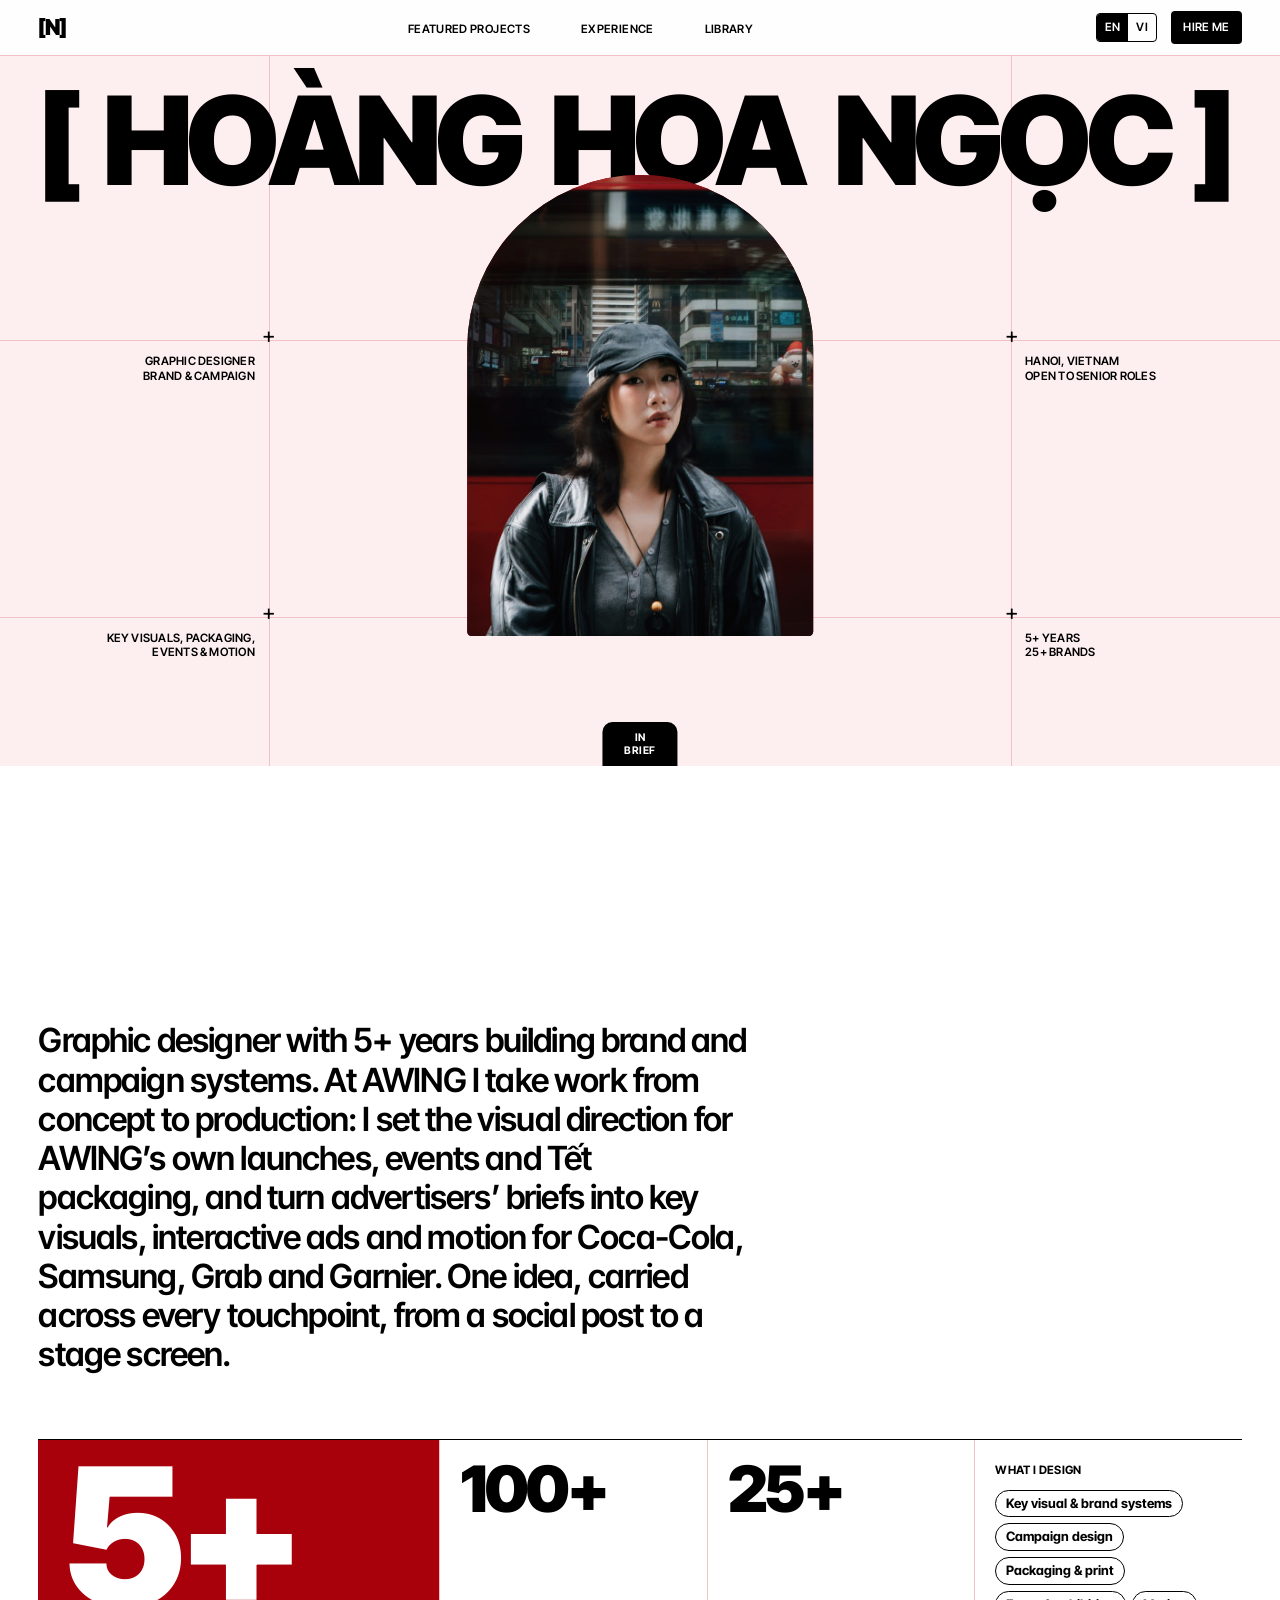
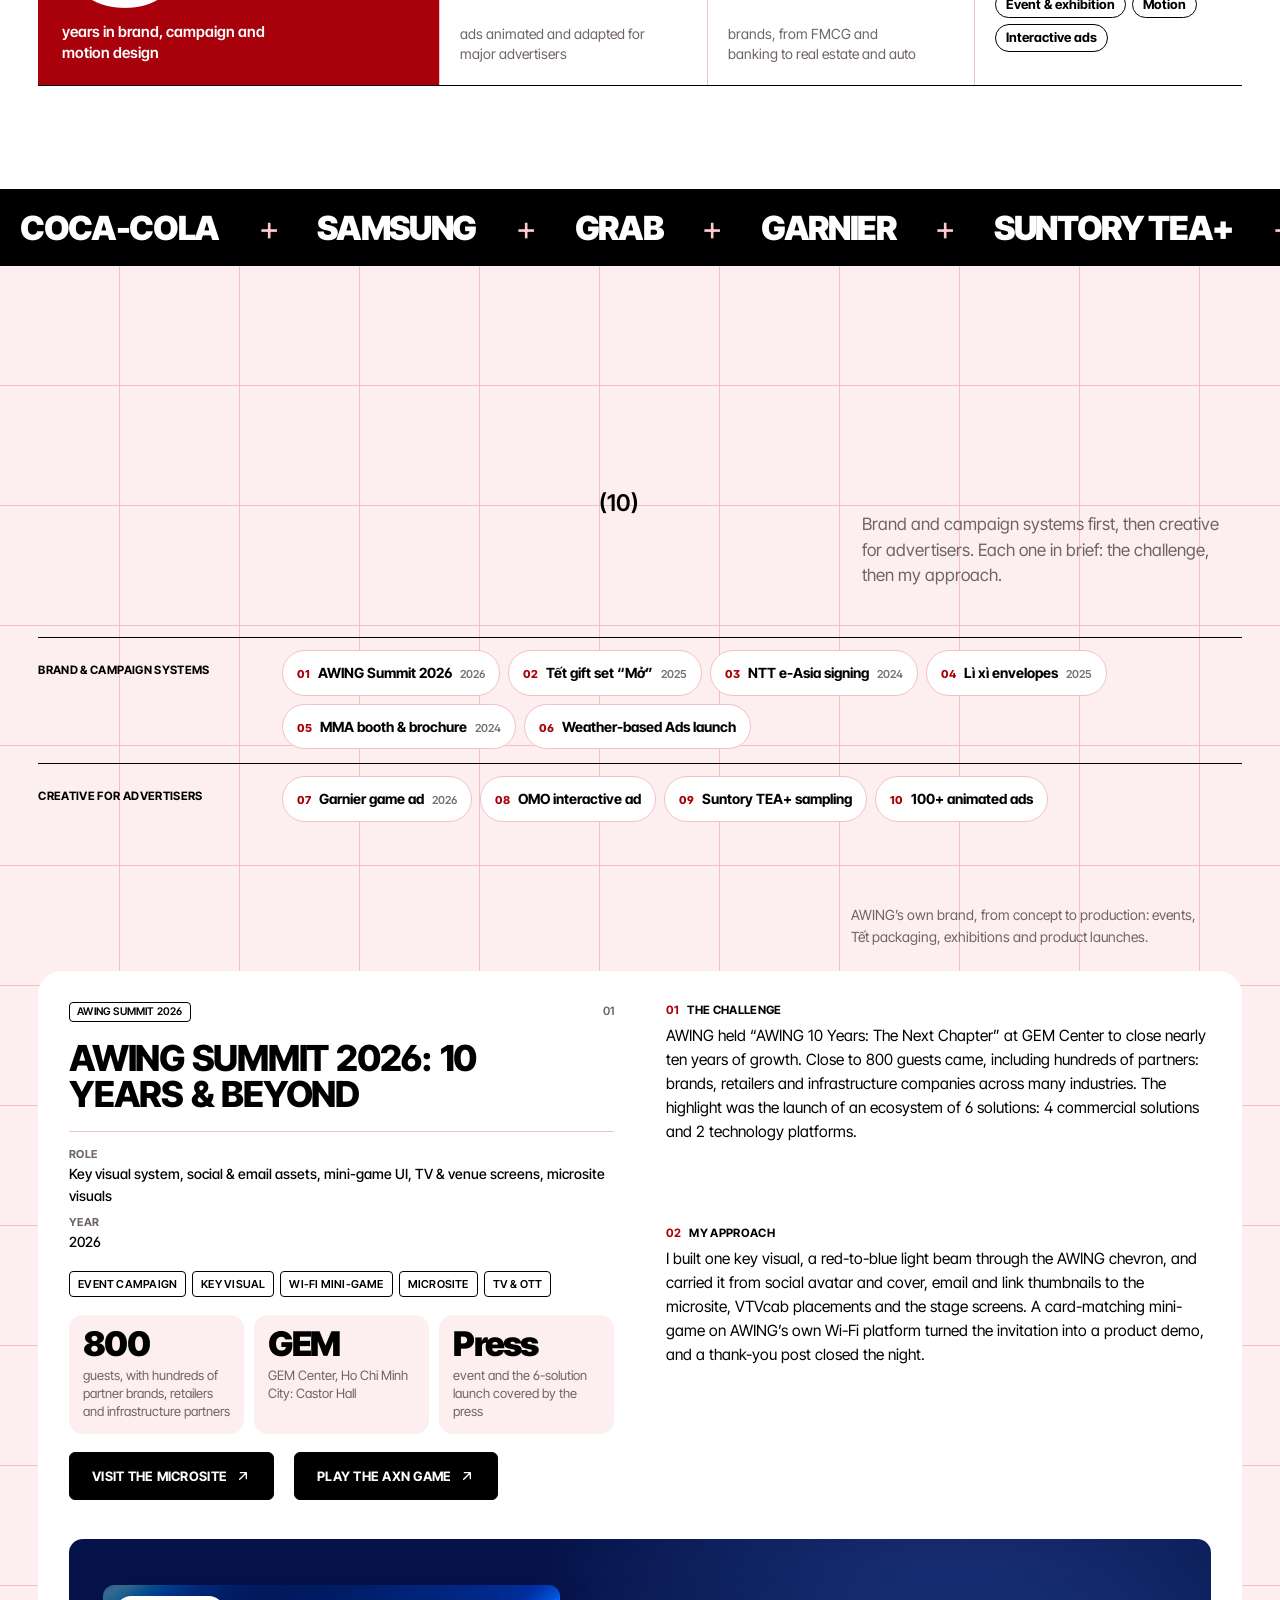
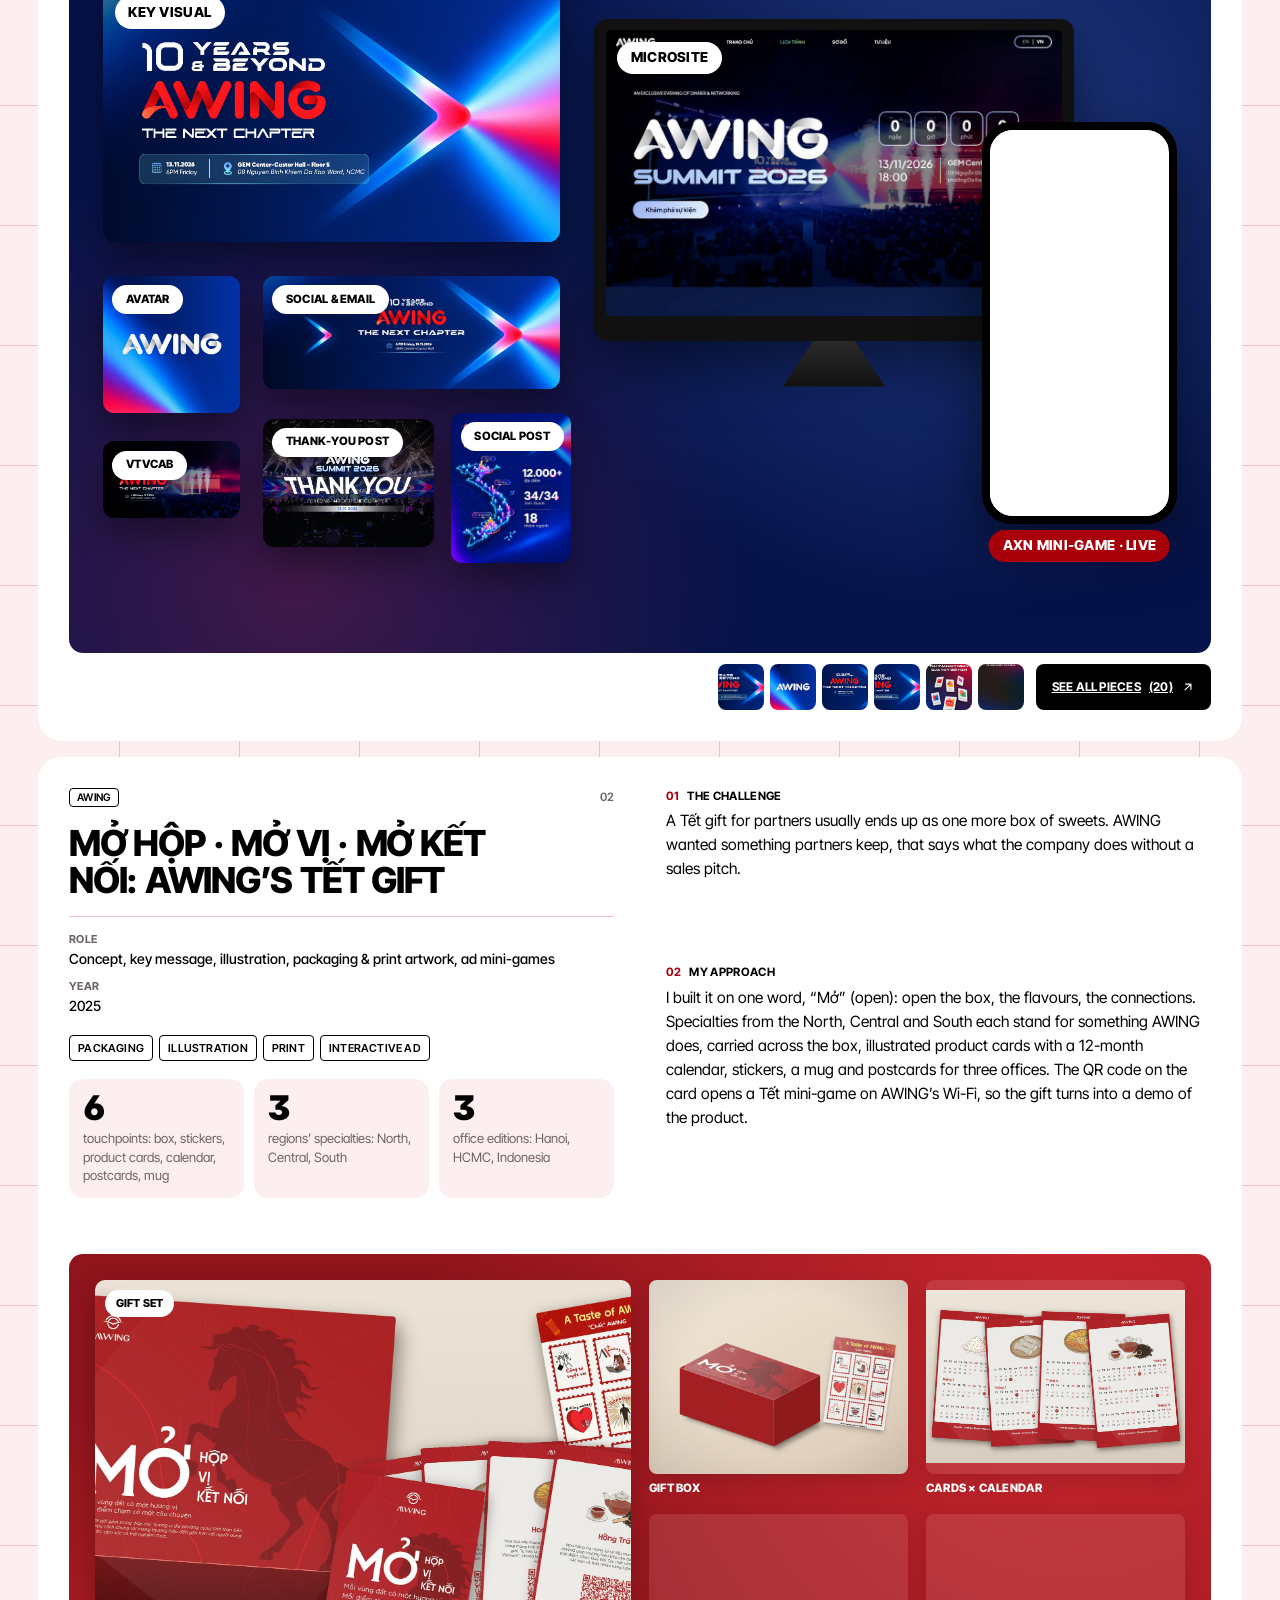
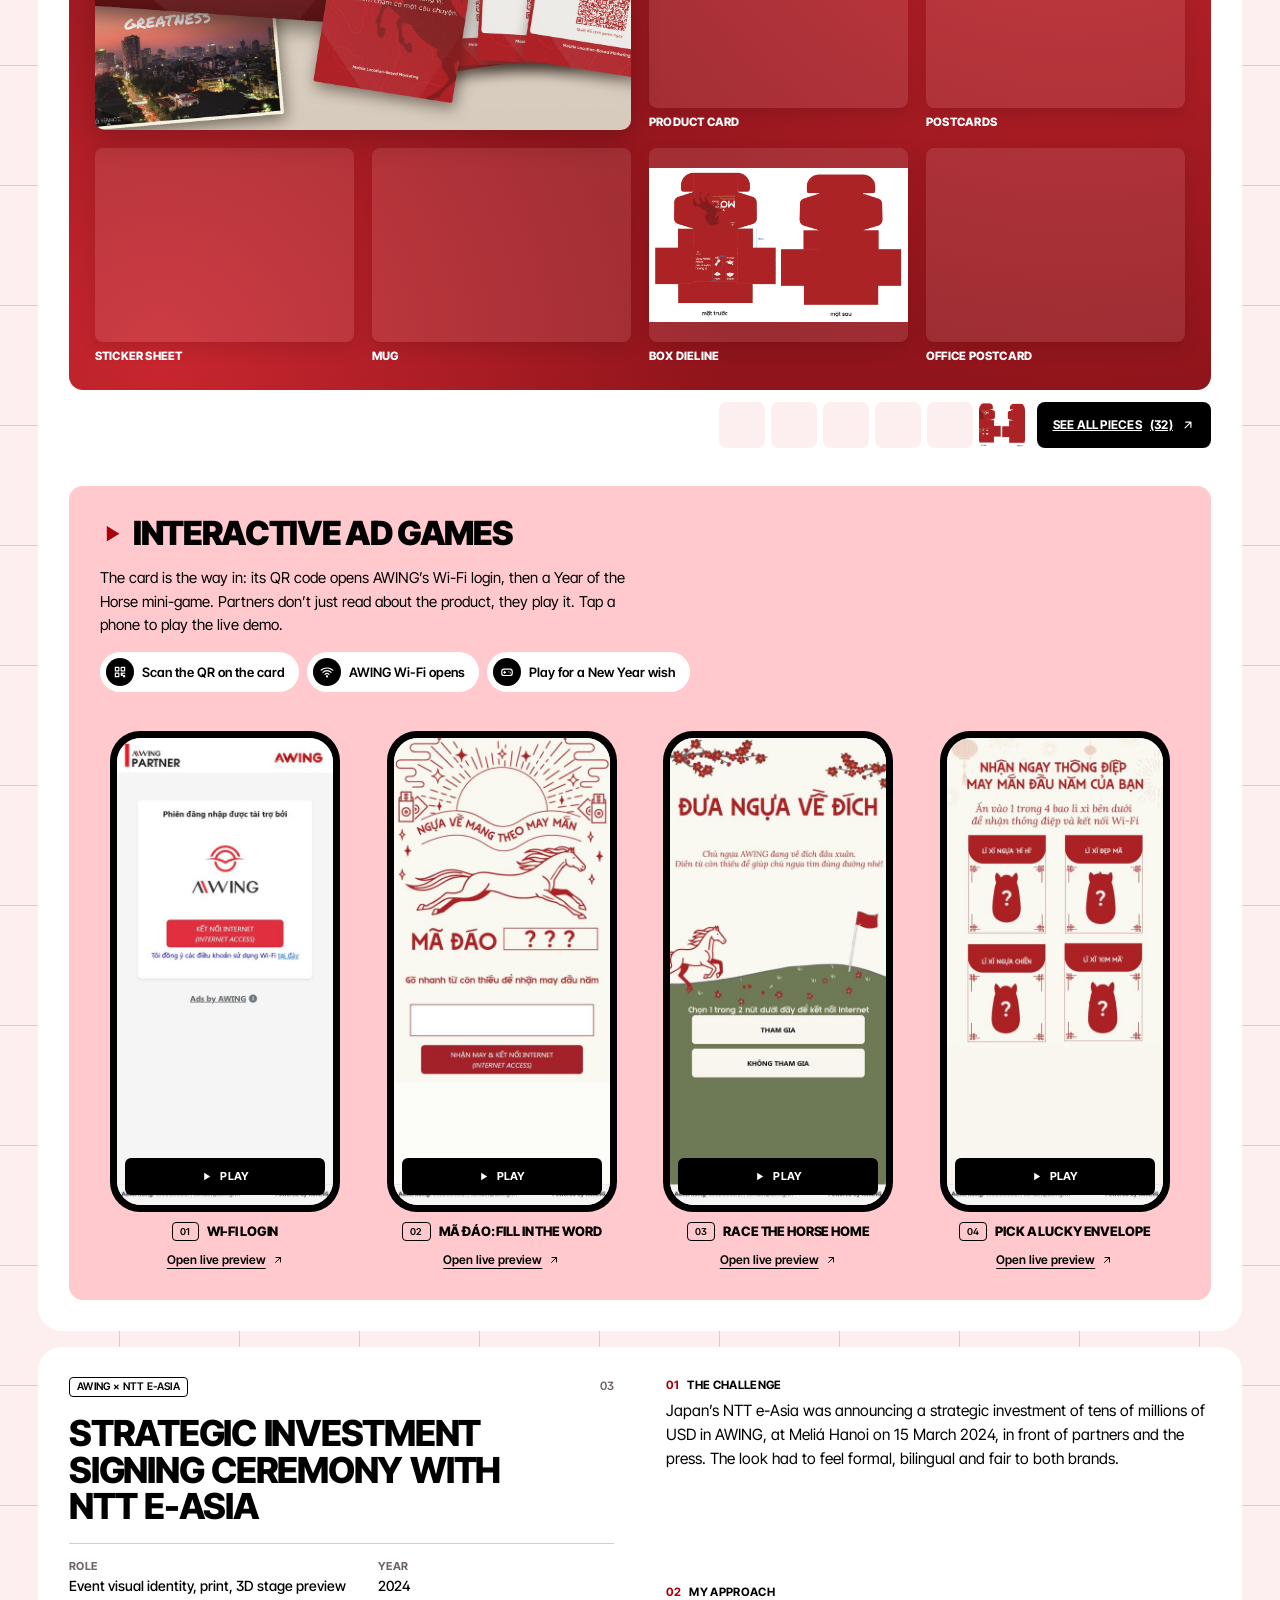
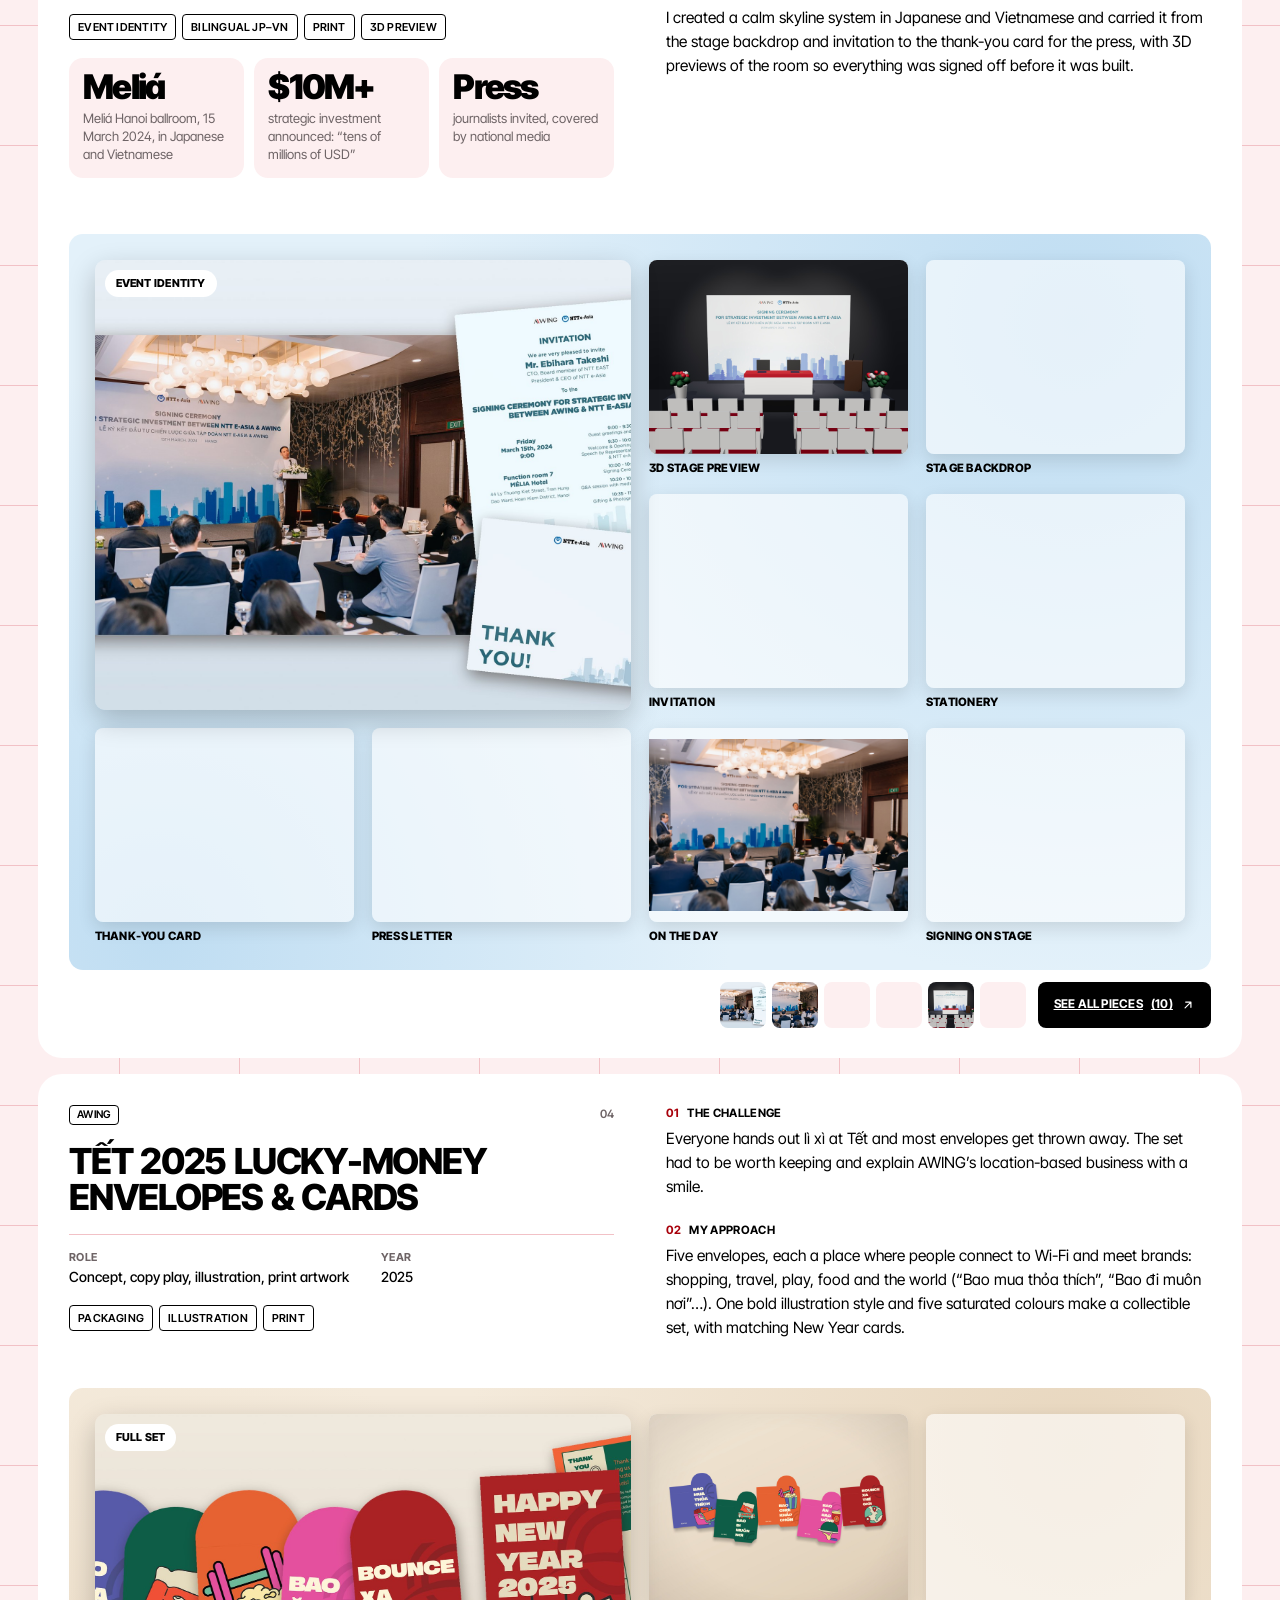
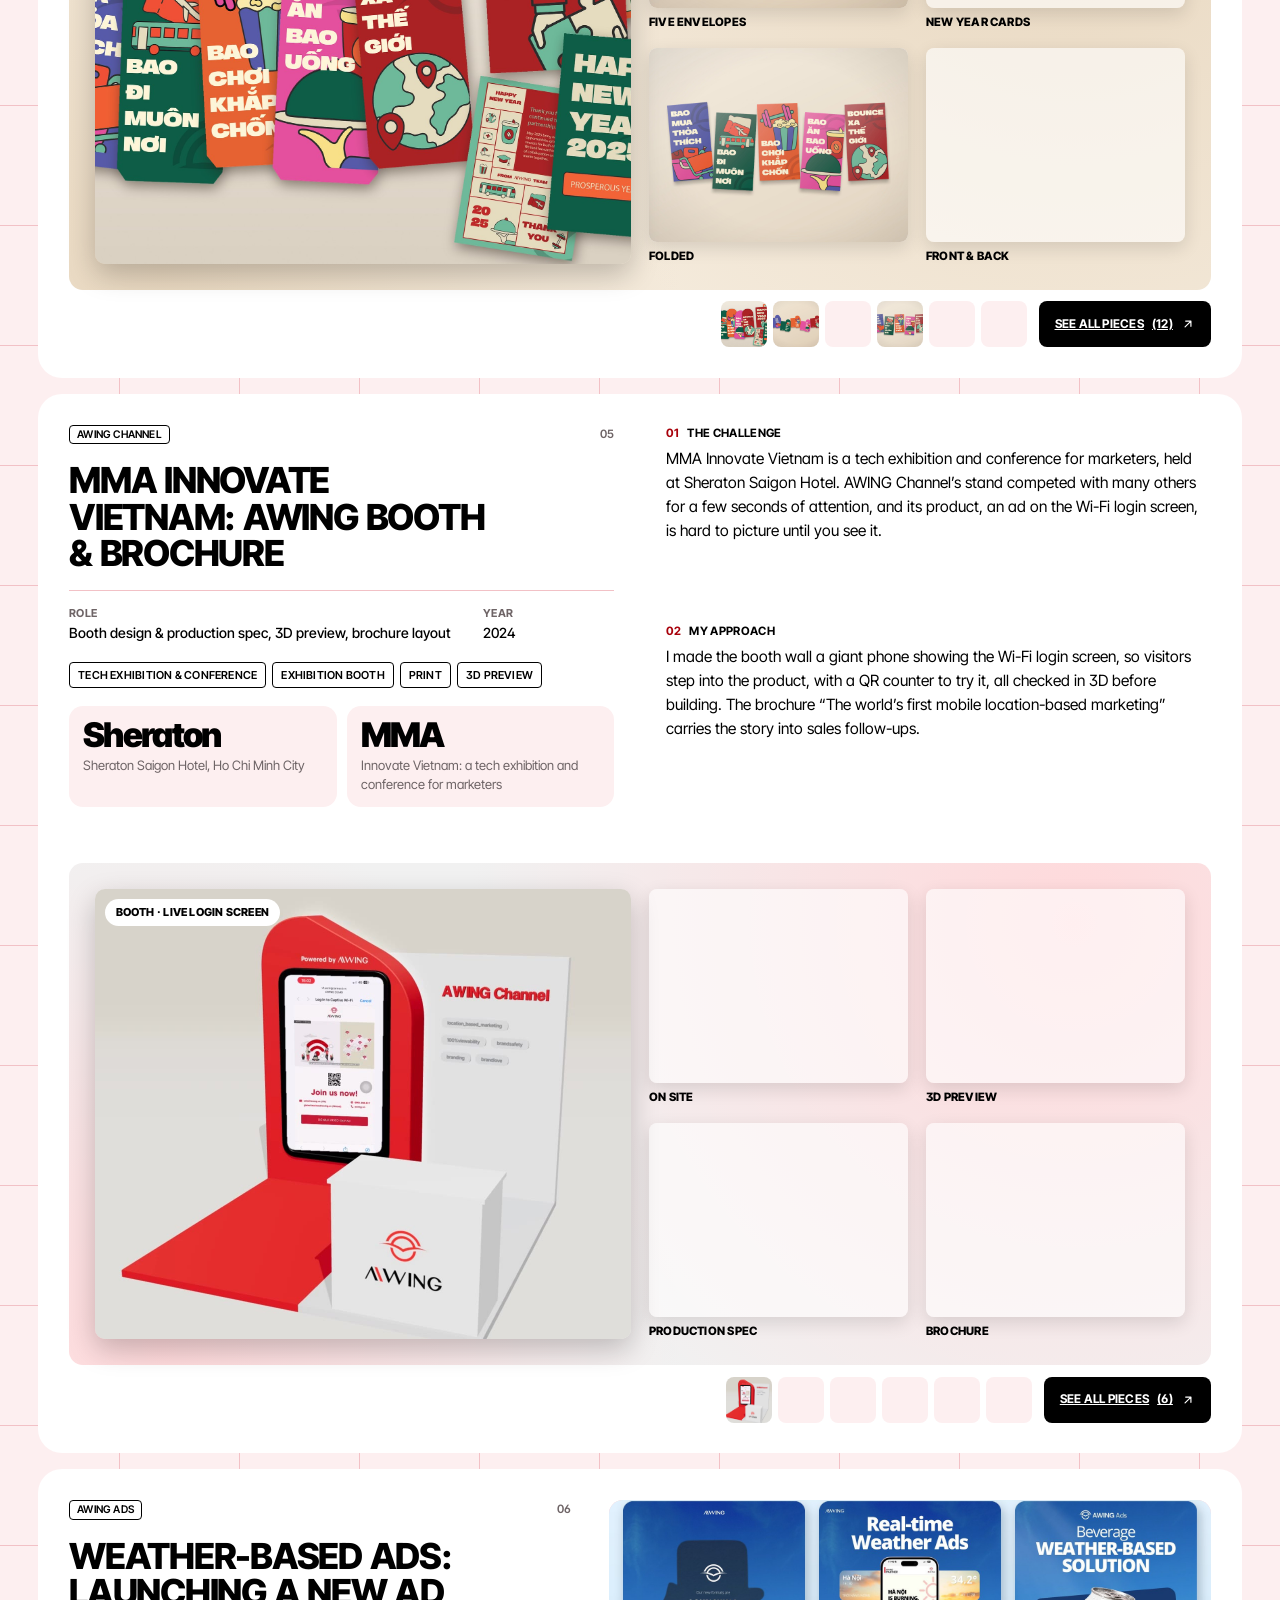
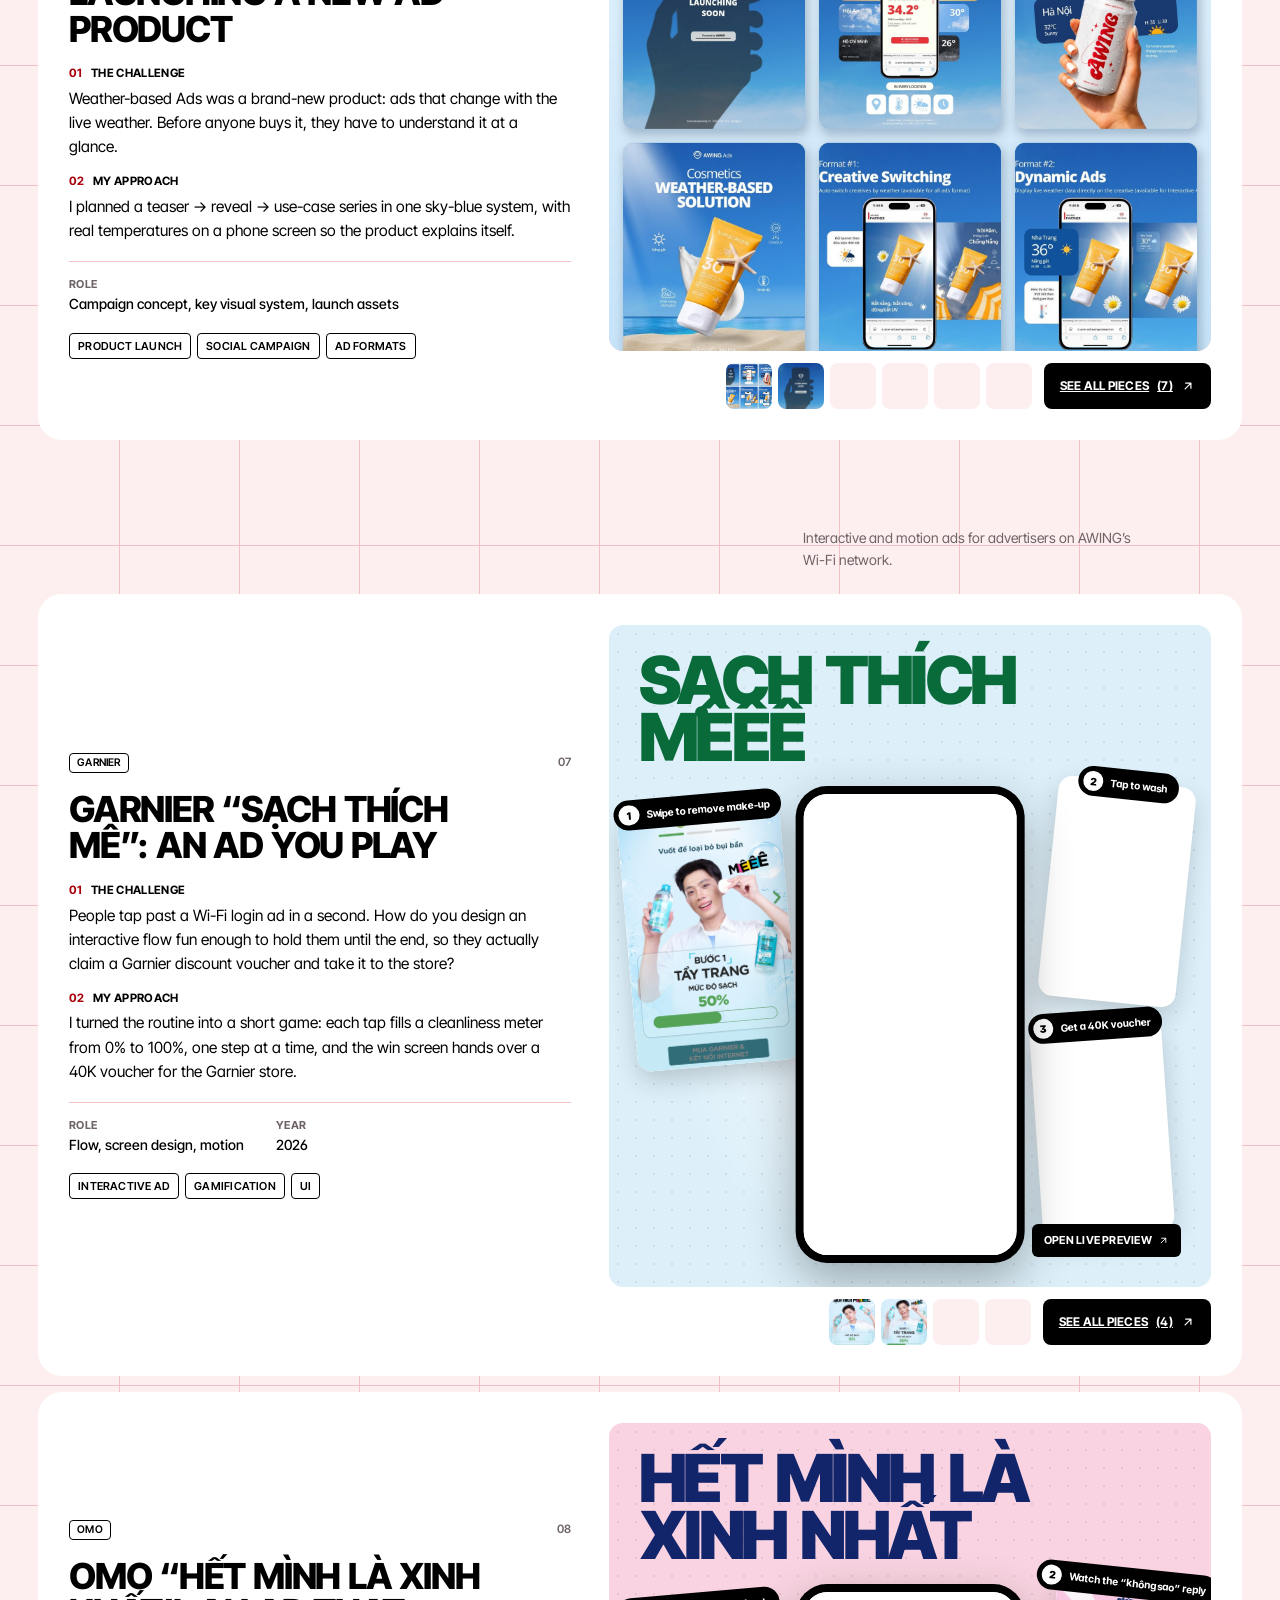
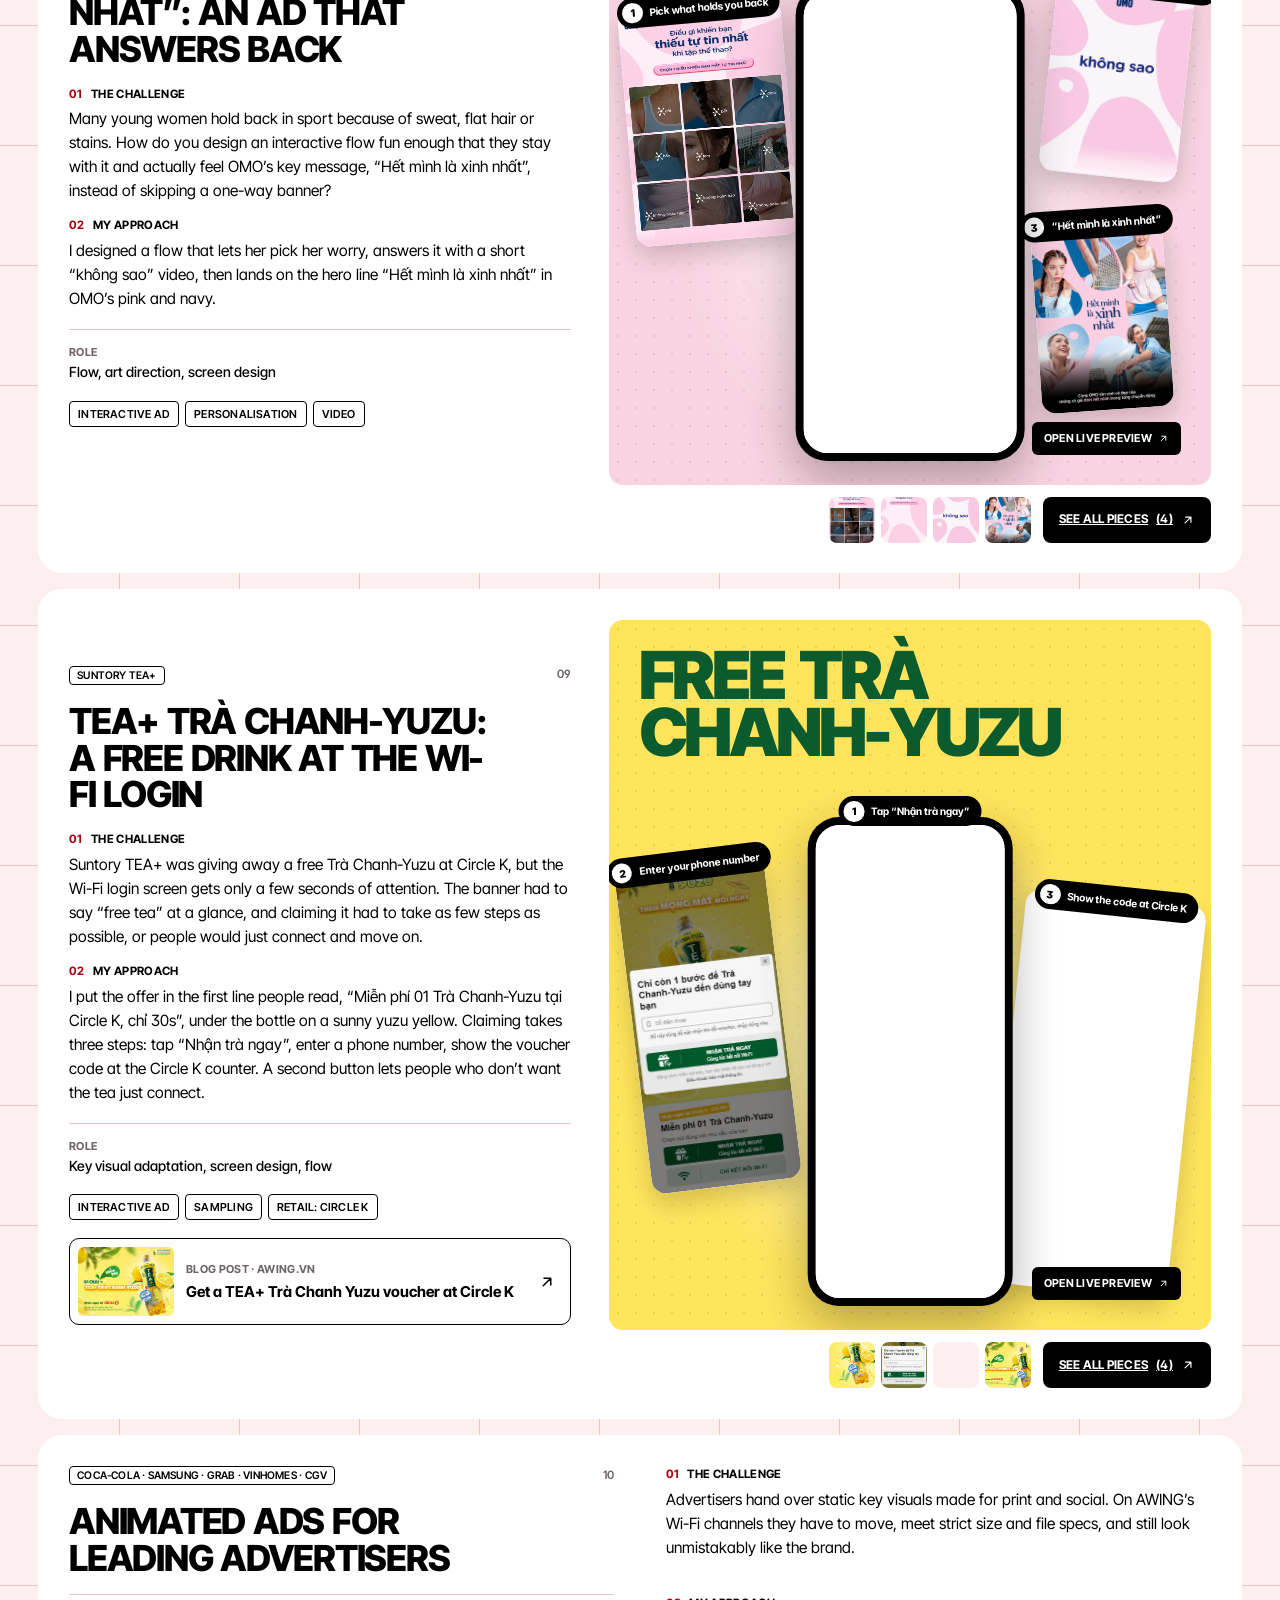
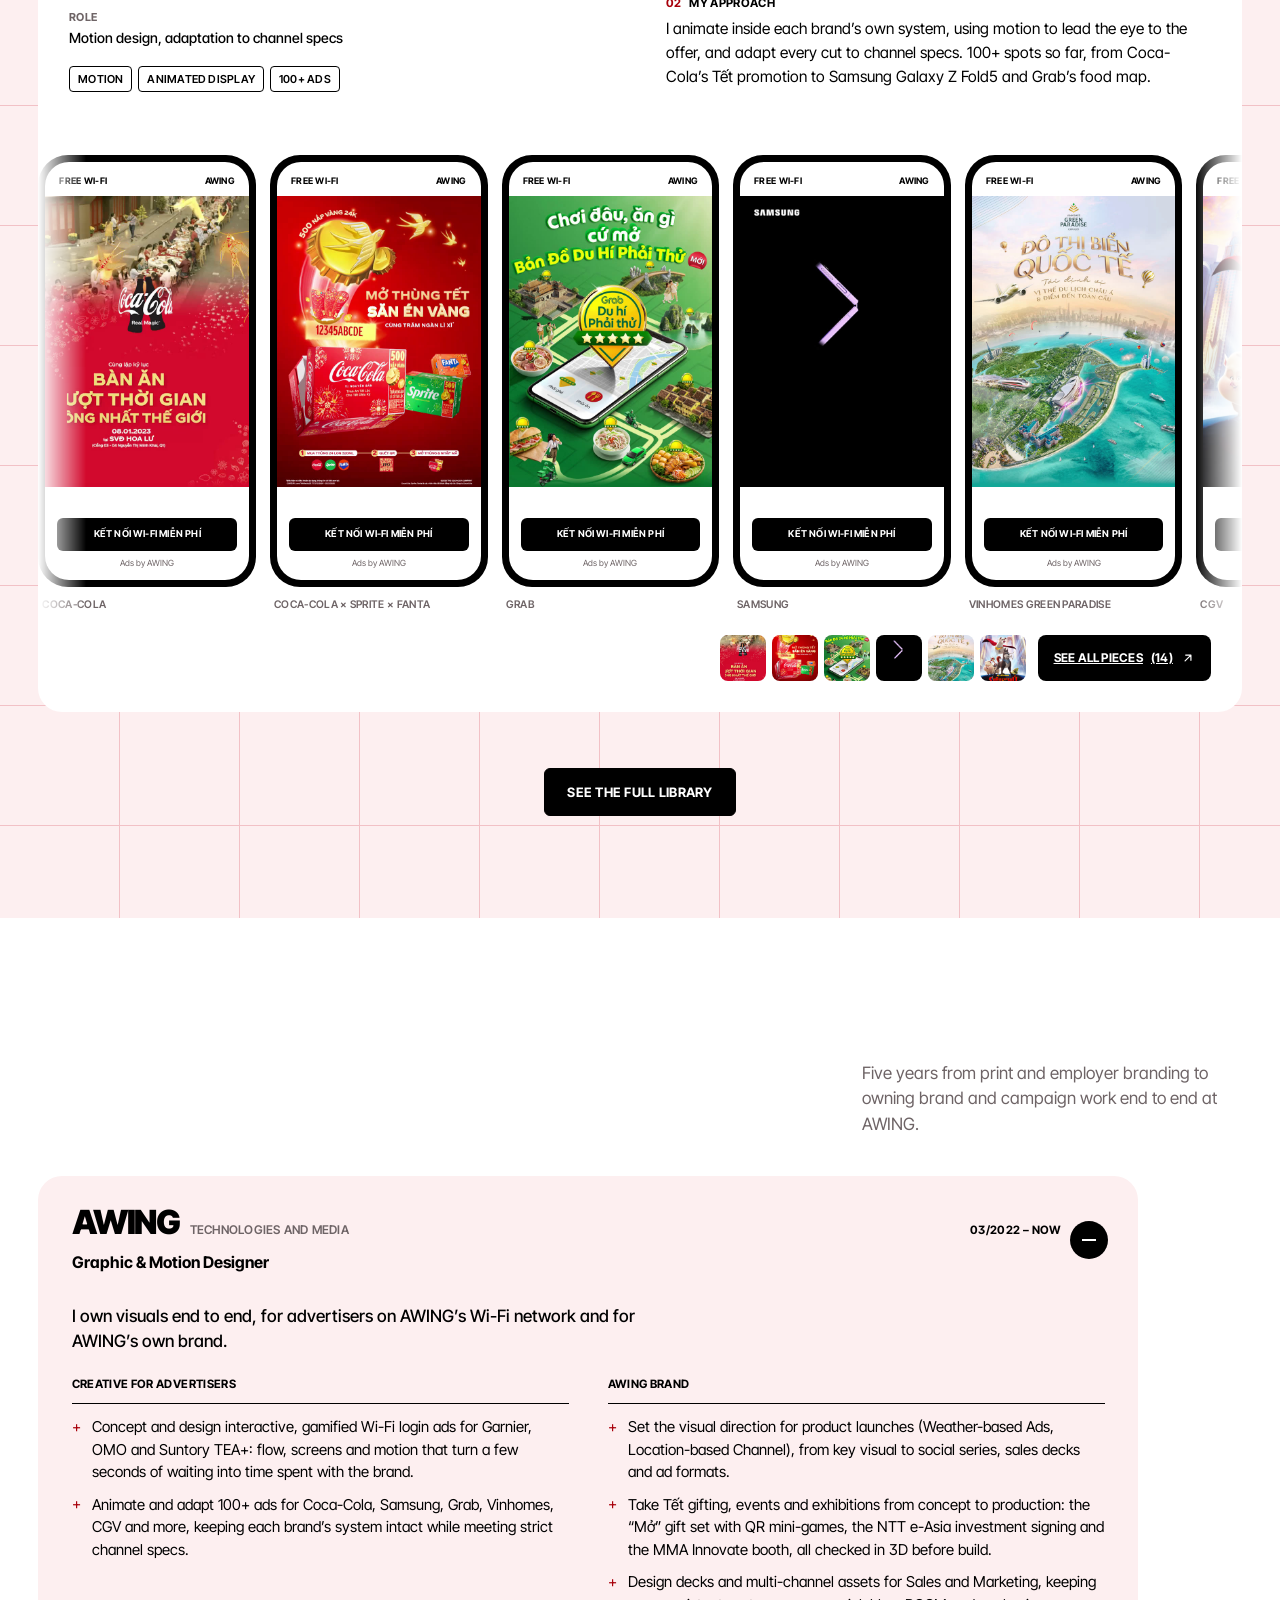
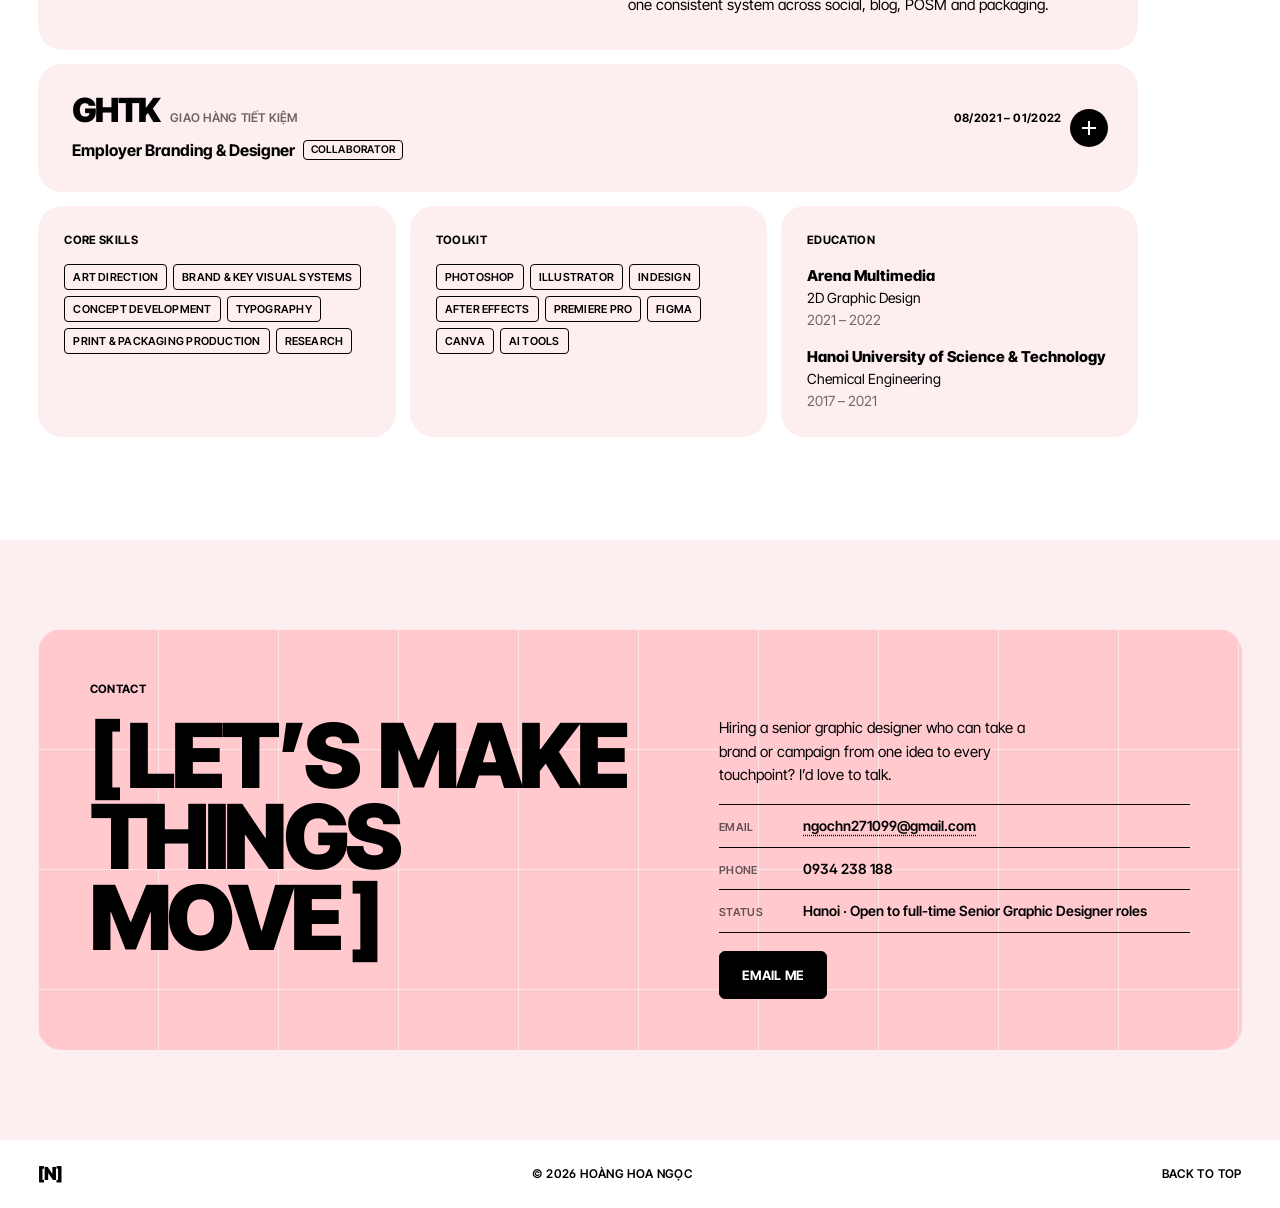
==== commit c0e50c34: "Featured projects, Summit-style event boards, Tết game phones, Library - "Selected work" is now "Fea" ====
--- a/index.html
+++ b/index.html
@@ -17,7 +17,7 @@
   <link rel="preconnect" href="https://fonts.googleapis.com">
   <link rel="preconnect" href="https://fonts.gstatic.com" crossorigin>
   <link href="https://fonts.googleapis.com/css2?family=Inter+Tight:ital,wght@0,400;0,500;0,600;0,800;0,900;1,800&display=swap&subset=vietnamese" rel="stylesheet">
-  <link rel="stylesheet" href="assets/style.css?v=9">
+  <link rel="stylesheet" href="assets/style.css?v=10">
 </head>
 <body>
   <a class="skip" href="#cases" data-i18n="skip">Skip to work</a>
@@ -27,9 +27,9 @@
     <a class="brand" href="index.html#top" aria-label="Hoàng Hoa Ngọc, home">[N]</a>
     <nav aria-label="Primary">
       <ul>
-        <li><a href="index.html#cases" data-i18n="nav.cases">Selected work</a></li>
+        <li><a href="index.html#cases" data-i18n="nav.cases">Featured projects</a></li>
         <li><a href="index.html#experience" data-i18n="nav.exp">Experience</a></li>
-        <li><a href="workspace.html" data-i18n="nav.workspace" data-nav="workspace">Workspace</a></li>
+        <li><a href="library.html" data-i18n="nav.workspace" data-nav="workspace">Library</a></li>
       </ul>
     </nav>
     <div class="nav-right">
@@ -93,13 +93,13 @@
     <!-- ===== SELECTED WORK ===== -->
     <section class="cases" id="cases" aria-labelledby="cases-title">
       <header class="sec-head">
-        <h2 class="display" id="cases-title"><span data-i18n="cases.title">Selected work</span><sup id="cases-count"></sup></h2>
+        <h2 class="display" id="cases-title"><span data-i18n="cases.title">Featured projects</span><sup id="cases-count"></sup></h2>
         <p class="lead" data-i18n="cases.lead">Brand and campaign systems first, then creative for advertisers. Each one in brief: the challenge, then my approach.</p>
       </header>
       <nav class="case-index" id="case-index" aria-label="Projects on this page"></nav>
       <div class="case-list" id="case-list"></div>
       <div class="cases-more">
-        <a class="btn btn-ink" href="workspace.html" data-i18n="work.more">See the full workspace</a>
+        <a class="btn btn-ink" href="library.html" data-i18n="work.more">See the full Library</a>
       </div>
     </section>
 
@@ -225,10 +225,10 @@
       <svg viewBox="0 0 24 24" aria-hidden="true"><path d="M9 5l7 7-7 7"/></svg></button>
   </dialog>
 
-  <script src="assets/files.js?v=9"></script>
-  <script src="assets/mockups.js?v=9"></script>
-  <script src="assets/i18n.js?v=9"></script>
-  <script src="assets/content.js?v=9"></script>
-  <script src="assets/main.js?v=9"></script>
+  <script src="assets/files.js?v=10"></script>
+  <script src="assets/mockups.js?v=10"></script>
+  <script src="assets/i18n.js?v=10"></script>
+  <script src="assets/content.js?v=10"></script>
+  <script src="assets/main.js?v=10"></script>
 </body>
 </html>
--- a/assets/style.css
+++ b/assets/style.css
@@ -948,3 +948,91 @@
 /* Summit: network post joins the picture */
 .sc-p5 { left: 33.5cqw; top: 41.5cqw; width: 10.5cqw; z-index: 2; }
 @container (max-width: 700px) { .sc-p5 { display: none; } }
+
+/* ---------- Event boards: key visual + named pieces in a grid (Summit standard, nothing overlaps) ---------- */
+.board {
+  container-type: inline-size;
+  display: grid; grid-template-columns: repeat(4, minmax(0, 1fr)); grid-auto-flow: row dense;
+  gap: clamp(10px, 1.4vw, 18px); padding: clamp(12px, 2vw, 28px); border-radius: var(--r-card);
+  background-color: var(--bd-bg);
+  background-image: radial-gradient(circle at 88% 12%, var(--bd-bg2), transparent 55%), radial-gradient(circle at 8% 96%, var(--bd-bg2), transparent 45%);
+}
+.bd-kv { position: relative; grid-column: 1 / span 2; grid-row: 1 / span 2; min-height: 100%; border-radius: 10px; overflow: hidden; box-shadow: 0 10px 28px rgba(0, 0, 0, .22); }
+.bd-kv .bd-media { position: absolute; inset: 0; display: block; }
+.bd-kv img, .bd-kv video { width: 100%; height: 100%; object-fit: cover; display: block; transition: transform .5s var(--ease); }
+.bd-kv:hover img, .bd-kv:hover video { transform: scale(1.03); }
+.bd-kv .sc-tag { left: 10px; top: 10px; font-size: 11px; padding: 5px 11px; }
+.bd-piece { display: grid; gap: 8px; align-content: start; text-align: left; min-width: 0; }
+.bd-piece .bd-media {
+  display: block; aspect-ratio: 4 / 3; overflow: hidden; border-radius: 8px;
+  background: rgba(255, 255, 255, .6); box-shadow: 0 6px 18px rgba(0, 0, 0, .12);
+}
+.board.is-dark .bd-piece .bd-media { background: rgba(255, 255, 255, .1); }
+.bd-piece img, .bd-piece video { width: 100%; height: 100%; object-fit: contain; display: block; transition: transform .5s var(--ease); }
+.bd-piece:hover img { transform: scale(1.05); }
+.bd-name { font-size: 11.5px; font-weight: 800; text-transform: uppercase; letter-spacing: .02em; line-height: 1.2; color: var(--ink); }
+.board.is-dark .bd-name { color: #fff; }
+.bd-kv:focus-visible, .bd-piece:focus-visible { outline: 2px solid var(--red); outline-offset: 3px; }
+@container (max-width: 640px) {
+  .board > .bd-kv { grid-column: 1 / -1; grid-row: auto; min-height: 0; aspect-ratio: 3 / 2; }
+}
+@media (max-width: 700px) {
+  .board { grid-template-columns: repeat(2, minmax(0, 1fr)); }
+  .bd-kv { grid-column: 1 / -1; grid-row: auto; min-height: 0; aspect-ratio: 3 / 2; }
+}
+
+/* ---------- Tết games: one phone per live demo, side by side ---------- */
+.cs-games.is-row { grid-template-columns: minmax(0, 1fr); }
+.game-phones { display: grid; grid-template-columns: repeat(4, minmax(0, 1fr)); gap: clamp(12px, 2vw, 28px); align-items: start; }
+.gp { display: grid; gap: 10px; justify-items: center; text-align: center; min-width: 0; }
+.gp .cs-phone { width: 100%; }
+.gp .phone { max-width: 230px; border-radius: 30px; padding: 7px; }
+.gp .phone-screen { border-radius: 24px; aspect-ratio: 375 / 812; }
+.gp .live-cta { left: 8px; right: 8px; bottom: 10px; padding: 10px 6px; font-size: 11px; }
+.gp-name { display: flex; gap: 8px; align-items: center; justify-content: center; flex-wrap: wrap; }
+.gp-name .chip { font-size: 9.5px; }
+.gp-open { font-size: 12px; }
+@media (max-width: 900px) { .game-phones { grid-template-columns: repeat(2, minmax(0, 1fr)); } }
+
+/* ---------- Library: featured projects, each opens a full sheet of named pieces ---------- */
+.lib-projects { display: grid; gap: 18px; padding: 0 var(--gut) clamp(48px, 7vw, 96px); }
+.lib-head { display: grid; gap: 2px; }
+.lib-cats { padding: 0 var(--gut) 18px; }
+.lp-list { display: grid; grid-template-columns: repeat(auto-fill, minmax(210px, 1fr)); gap: 12px; }
+.lp-list a {
+  display: grid; grid-template-rows: auto 1fr; height: 100%;
+  background: var(--blush); border-radius: var(--r-card); overflow: hidden; text-decoration: none; color: var(--ink);
+  outline: 2px solid transparent; outline-offset: -2px; transition: outline-color .2s;
+}
+.lp-list a:hover { outline-color: var(--grey); }
+.lp-list a.is-active { outline-color: var(--red); }
+.lp-list a:focus-visible { outline-color: var(--ink); }
+.lp-media { display: block; aspect-ratio: 16 / 10; overflow: hidden; background: var(--pink); }
+.lp-media img { width: 100%; height: 100%; object-fit: cover; transition: transform .5s var(--ease); }
+.lp-list a:hover .lp-media img { transform: scale(1.04); }
+.lp-text { display: grid; gap: 6px; padding: 12px 14px 14px; align-content: start; }
+.lp-top { display: flex; justify-content: space-between; gap: 8px; font-size: 11px; font-weight: 700; text-transform: uppercase; letter-spacing: .03em; color: var(--muted); }
+.lp-no { color: var(--red); }
+.lp-title { font-size: 15px; font-weight: 800; line-height: 1.2; }
+.lp-count { font-size: 12px; font-weight: 600; color: var(--muted); }
+
+.psheet {
+  margin-top: 8px; background: var(--blush); border-radius: var(--r-panel);
+  padding: clamp(18px, 2.6vw, 36px); display: grid; gap: clamp(24px, 3vw, 40px);
+  scroll-margin-top: calc(var(--nav-h) + 12px);
+}
+.ps-head { display: grid; gap: 14px; max-width: 920px; }
+.ps-title { font-size: clamp(26px, 3.2vw, 46px); font-weight: 800; text-transform: uppercase; line-height: 1.02; letter-spacing: -.035em; }
+.ps-role { display: grid; gap: 4px; font-size: 15px; max-width: 70ch; }
+.ps-role b { font-size: 11.5px; font-weight: 700; text-transform: uppercase; letter-spacing: .03em; }
+.ps-back { justify-self: start; }
+.ps-group { display: grid; gap: 14px; padding-top: 14px; border-top: 1px solid var(--ink); }
+.ps-gtitle { display: flex; align-items: baseline; gap: 6px; font-size: clamp(18px, 1.8vw, 24px); font-weight: 900; text-transform: uppercase; letter-spacing: -.03em; line-height: 1.05; }
+.ps-gtitle sup { font-size: 12px; font-weight: 700; color: var(--red); letter-spacing: 0; }
+.ps-grid { display: grid; grid-template-columns: repeat(auto-fill, minmax(220px, 1fr)); gap: 18px 14px; align-items: start; }
+.ps-item { margin: 0; display: grid; gap: 6px; }
+.ps-item button { position: relative; display: block; width: 100%; border-radius: 10px; overflow: hidden; background: var(--paper); }
+.ps-item img, .ps-item video { display: block; width: 100%; height: auto; transition: transform .5s var(--ease); }
+.ps-item button:hover img { transform: scale(1.03); }
+.ps-item button:focus-visible { outline: 2px solid var(--red); outline-offset: 2px; }
+.ps-item figcaption { font-size: 13px; font-weight: 700; line-height: 1.3; }
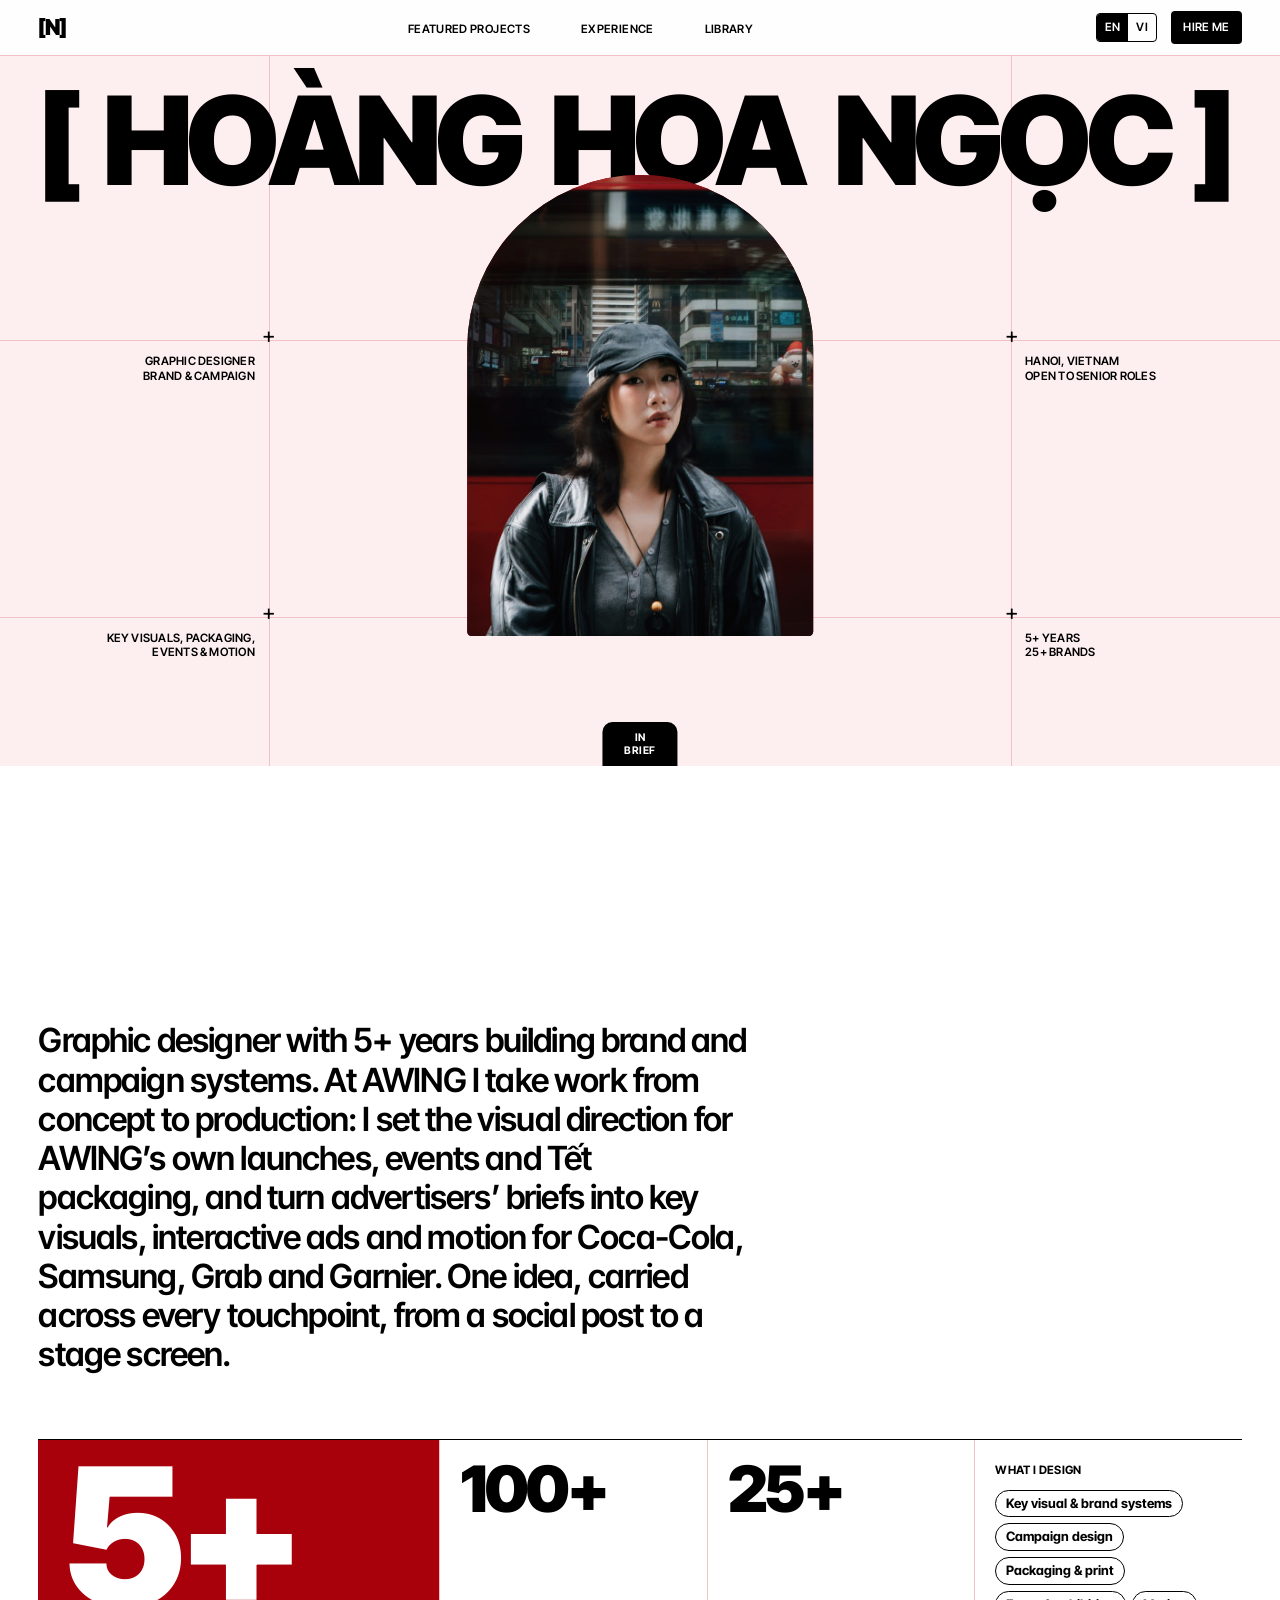
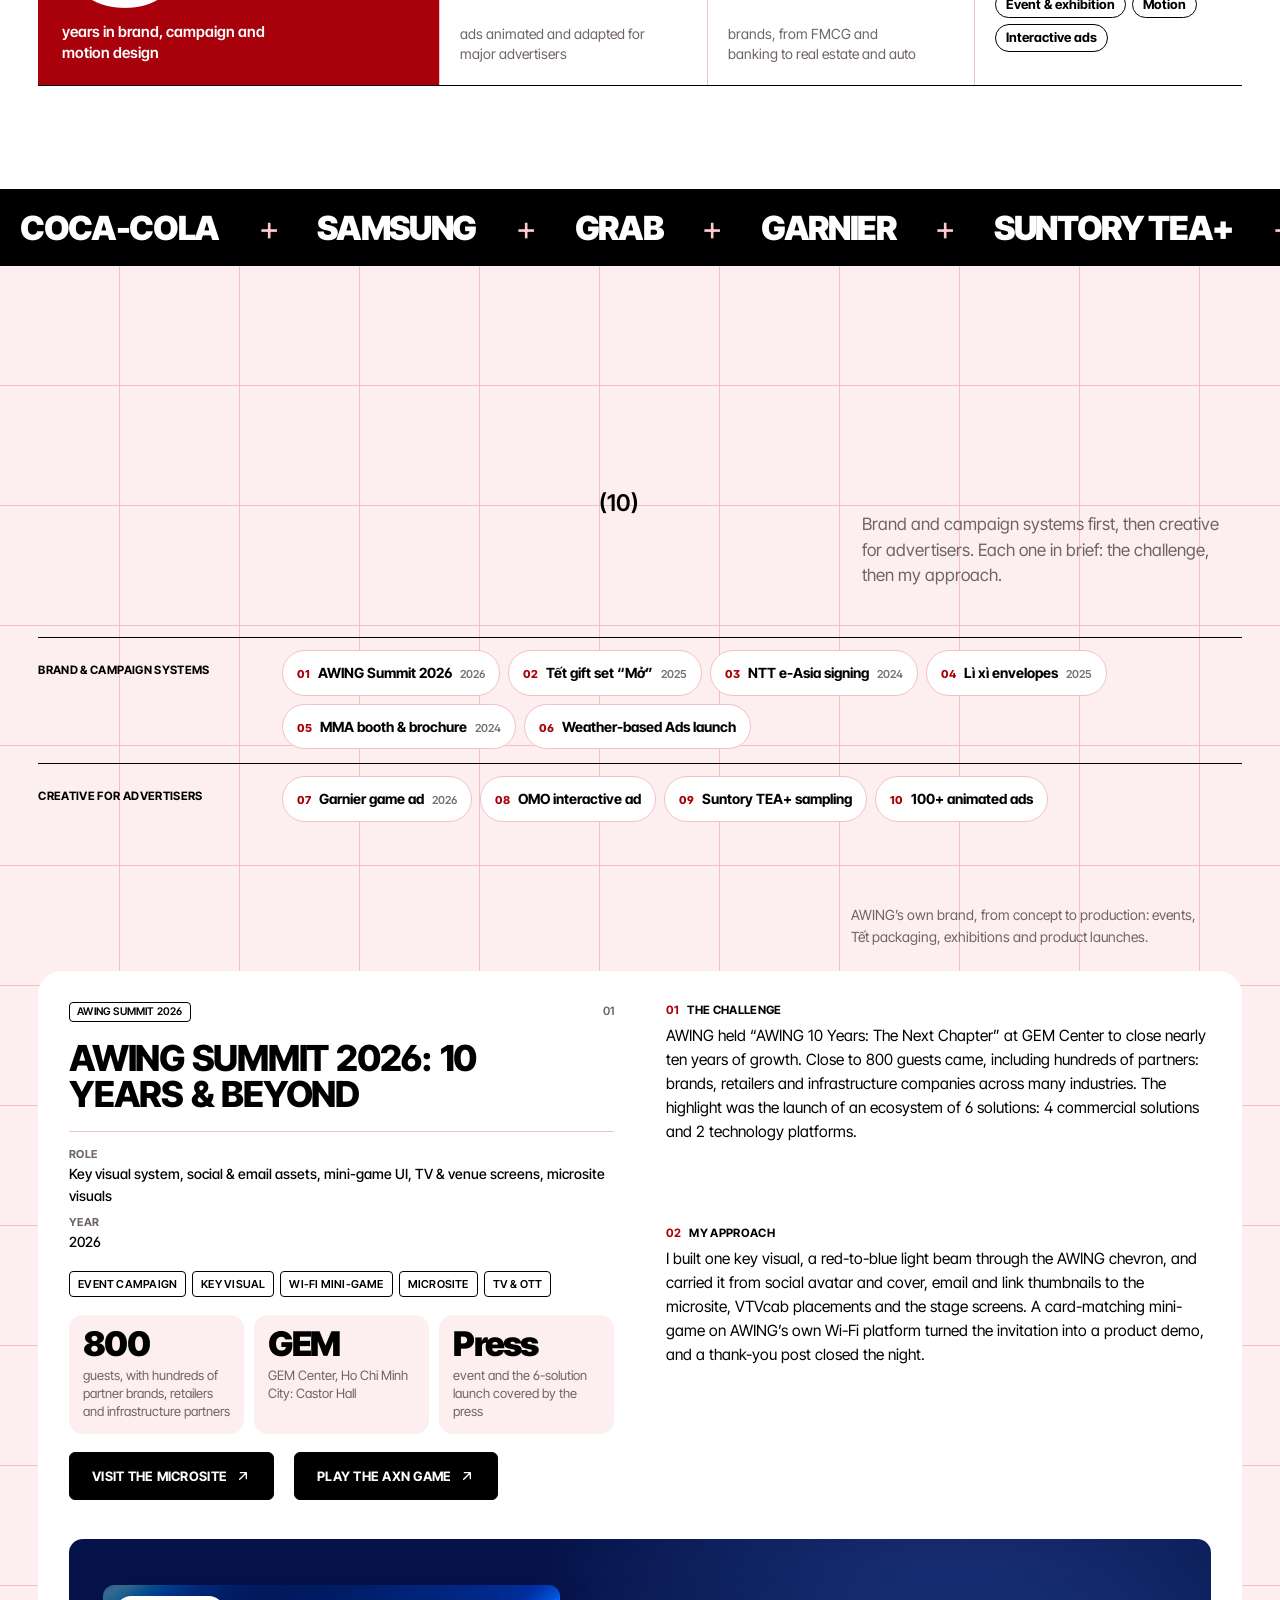
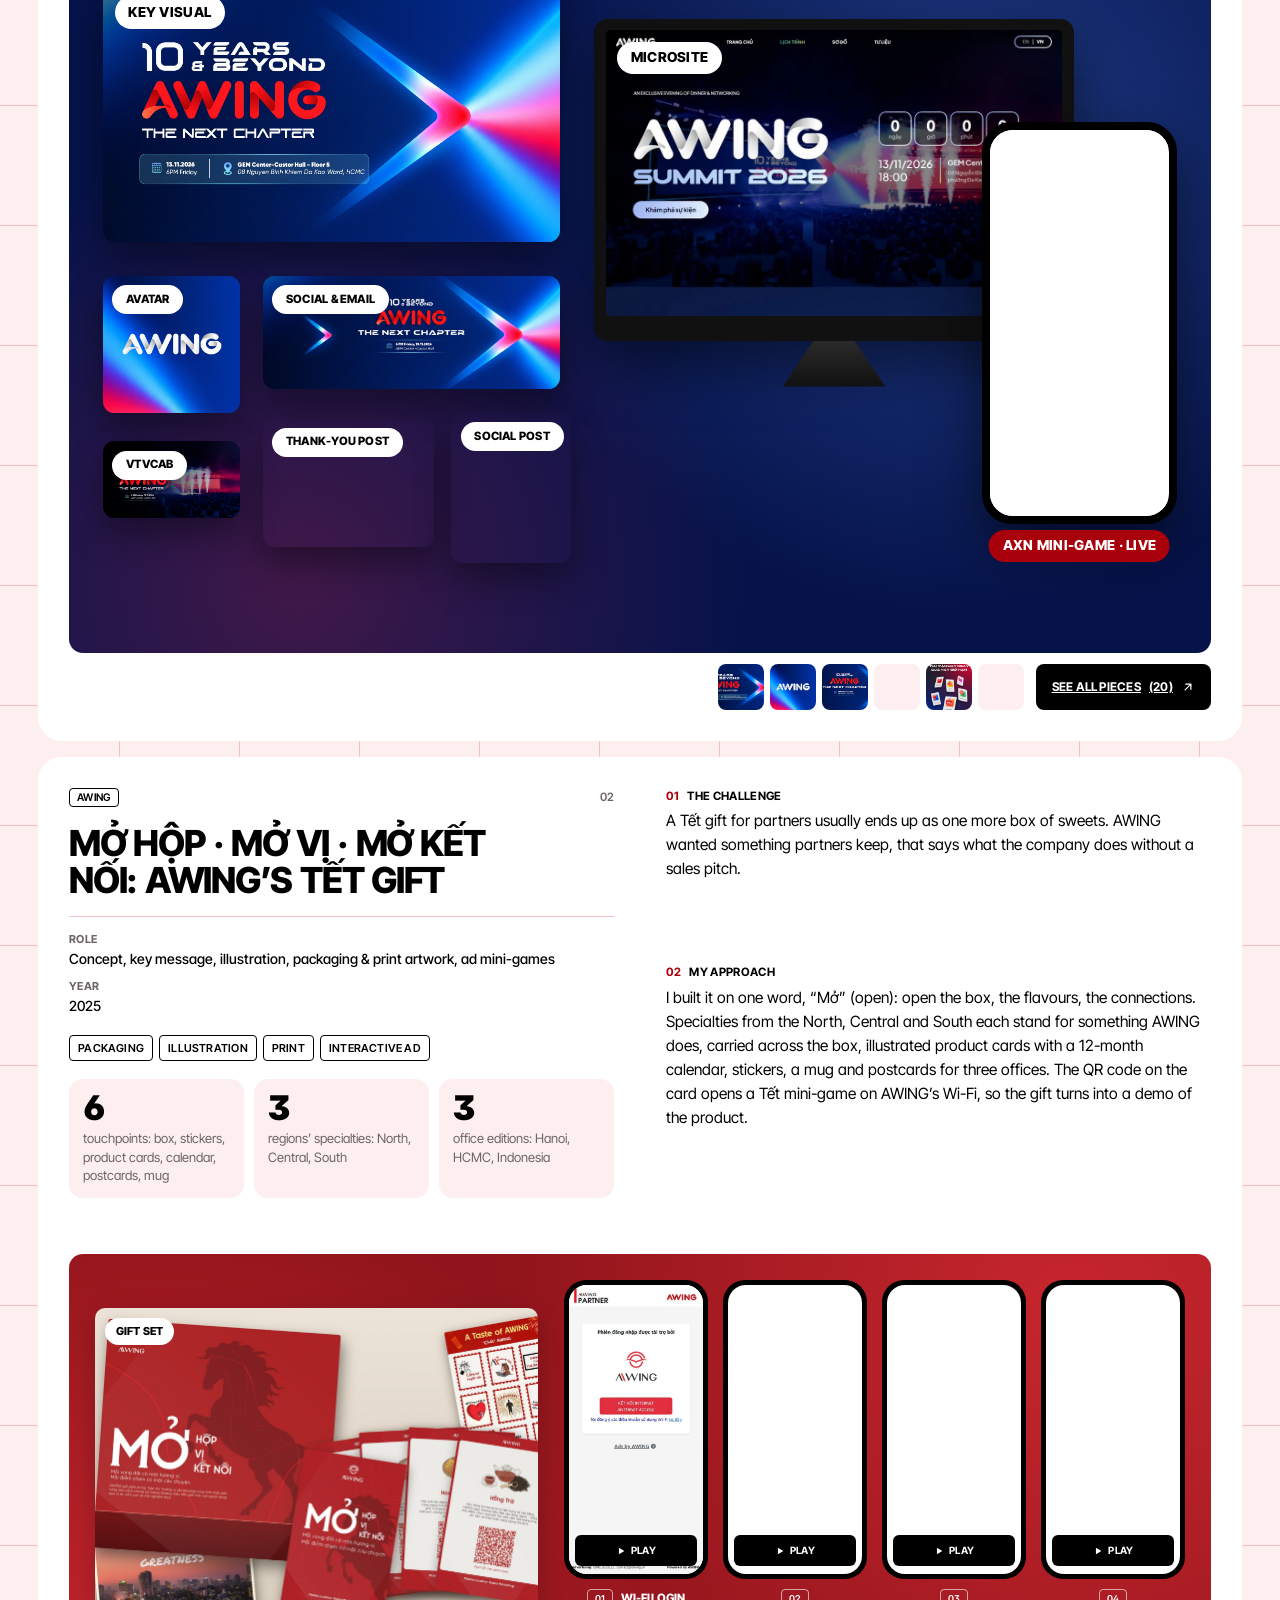
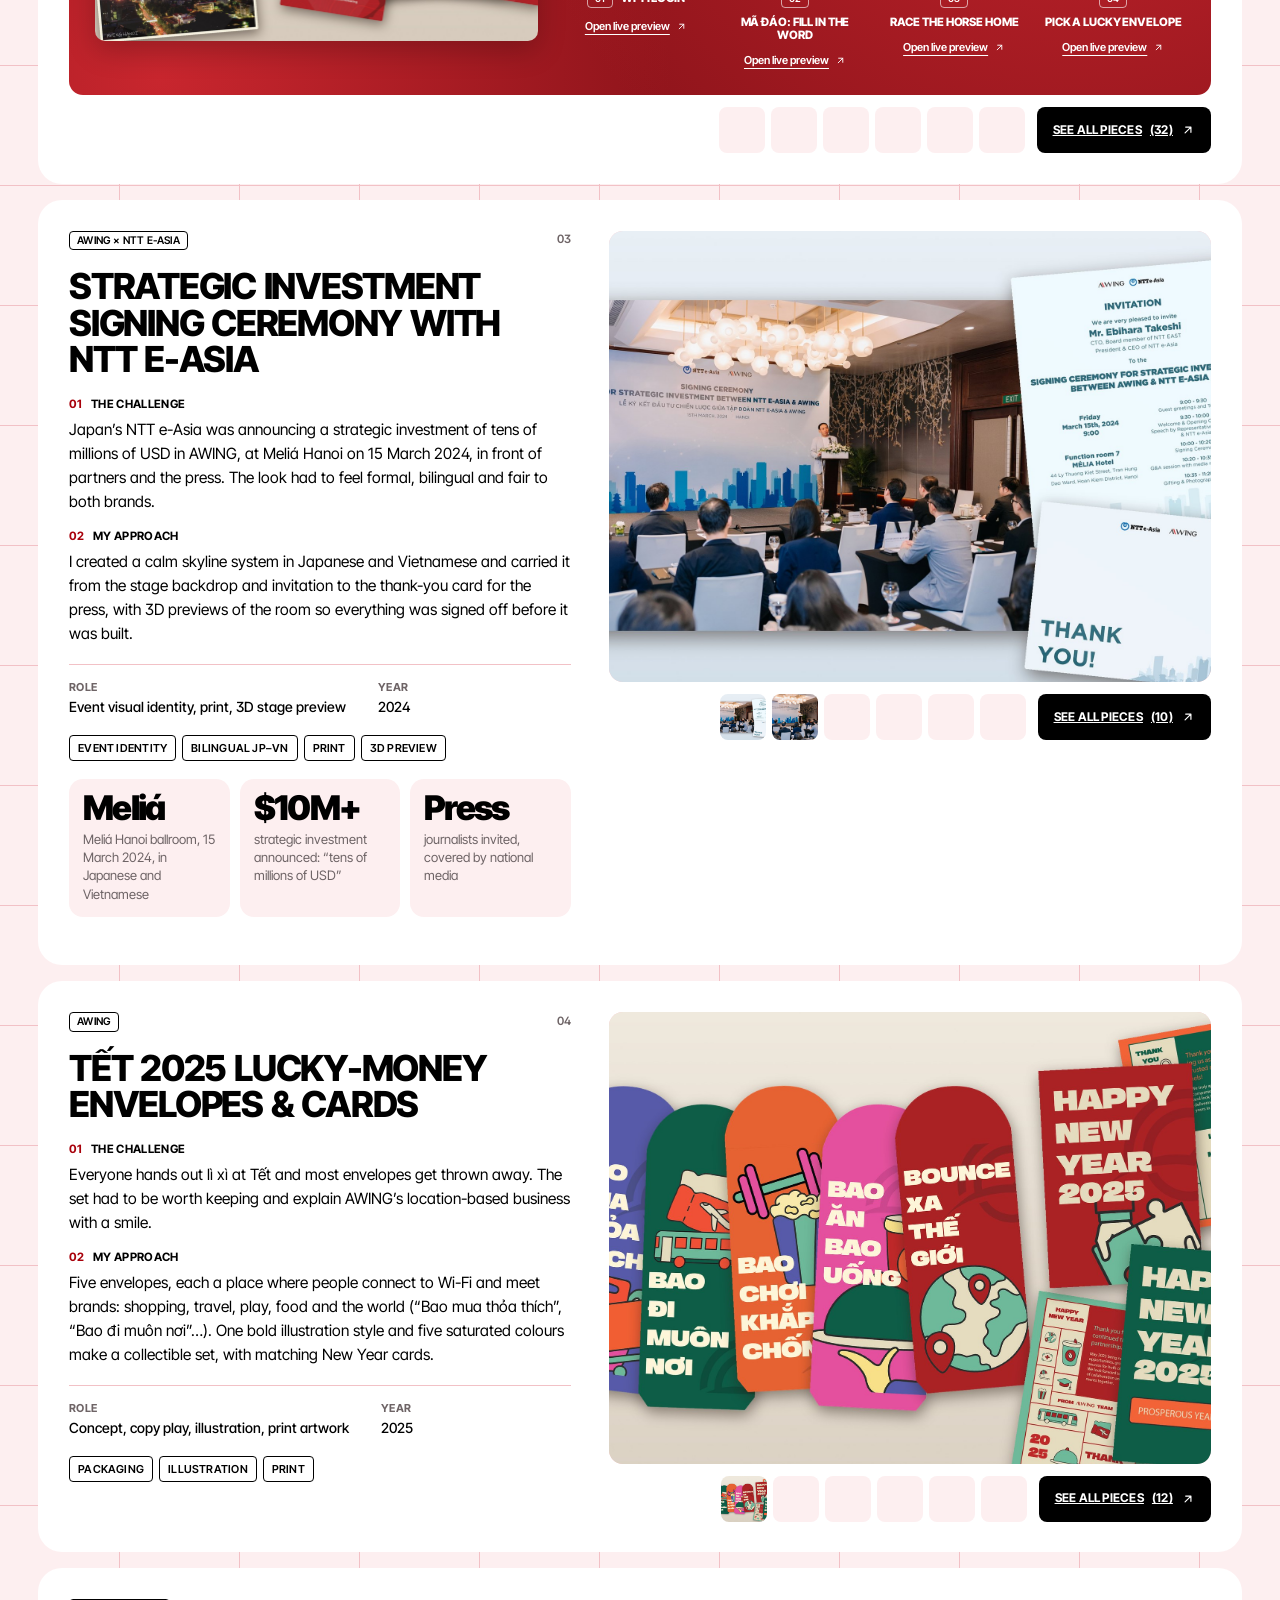
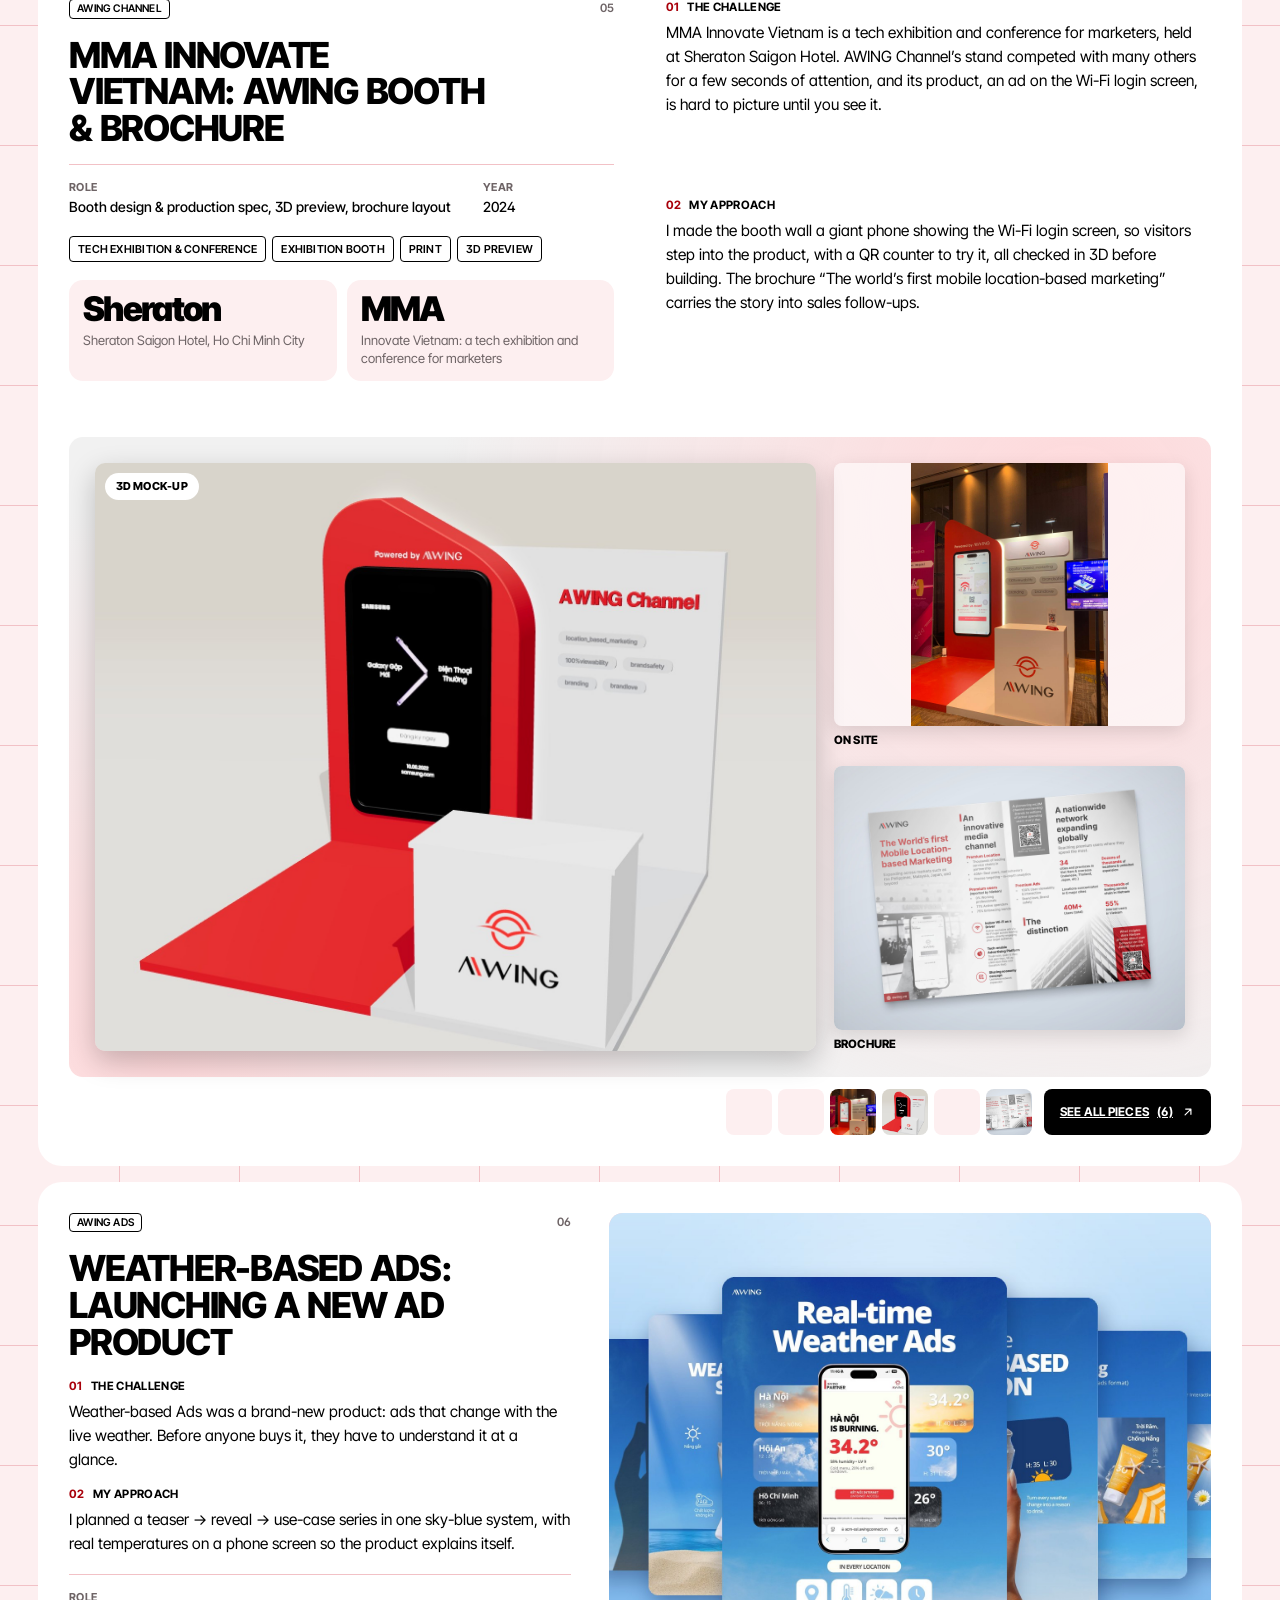
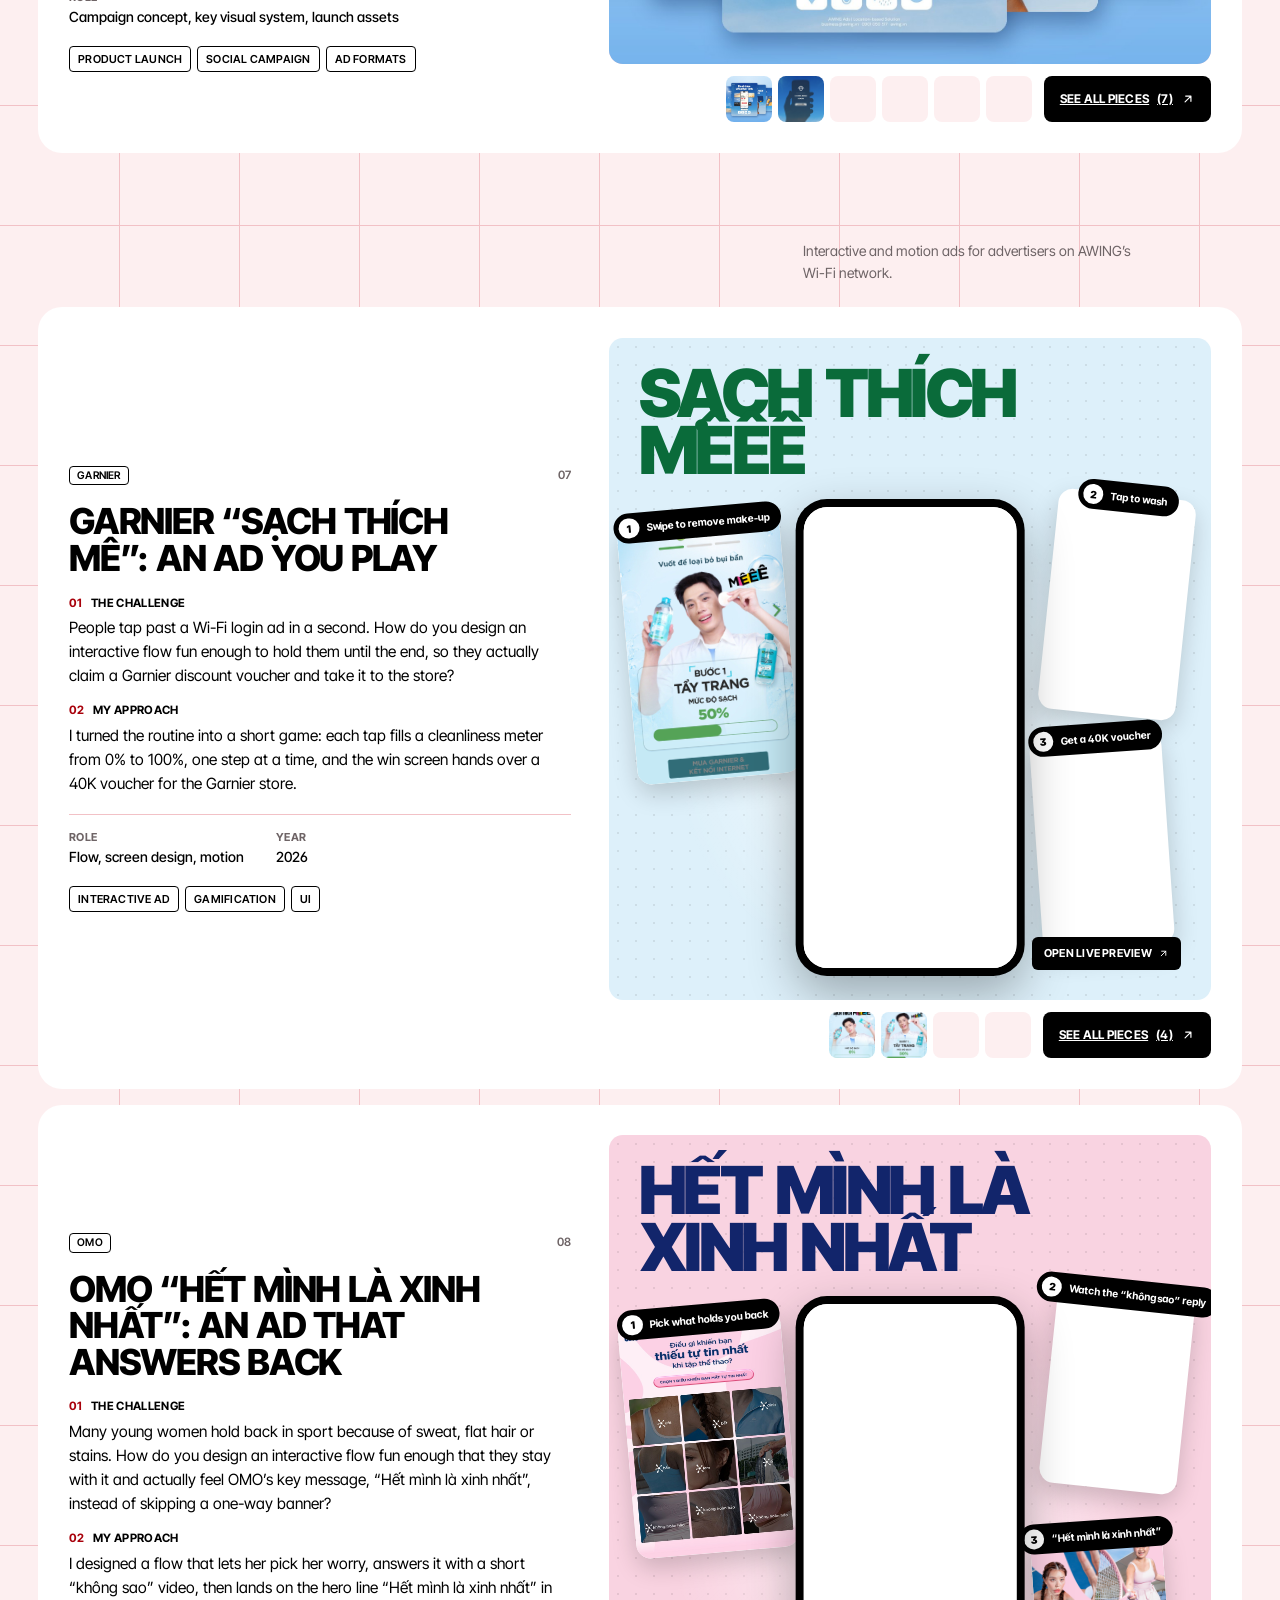
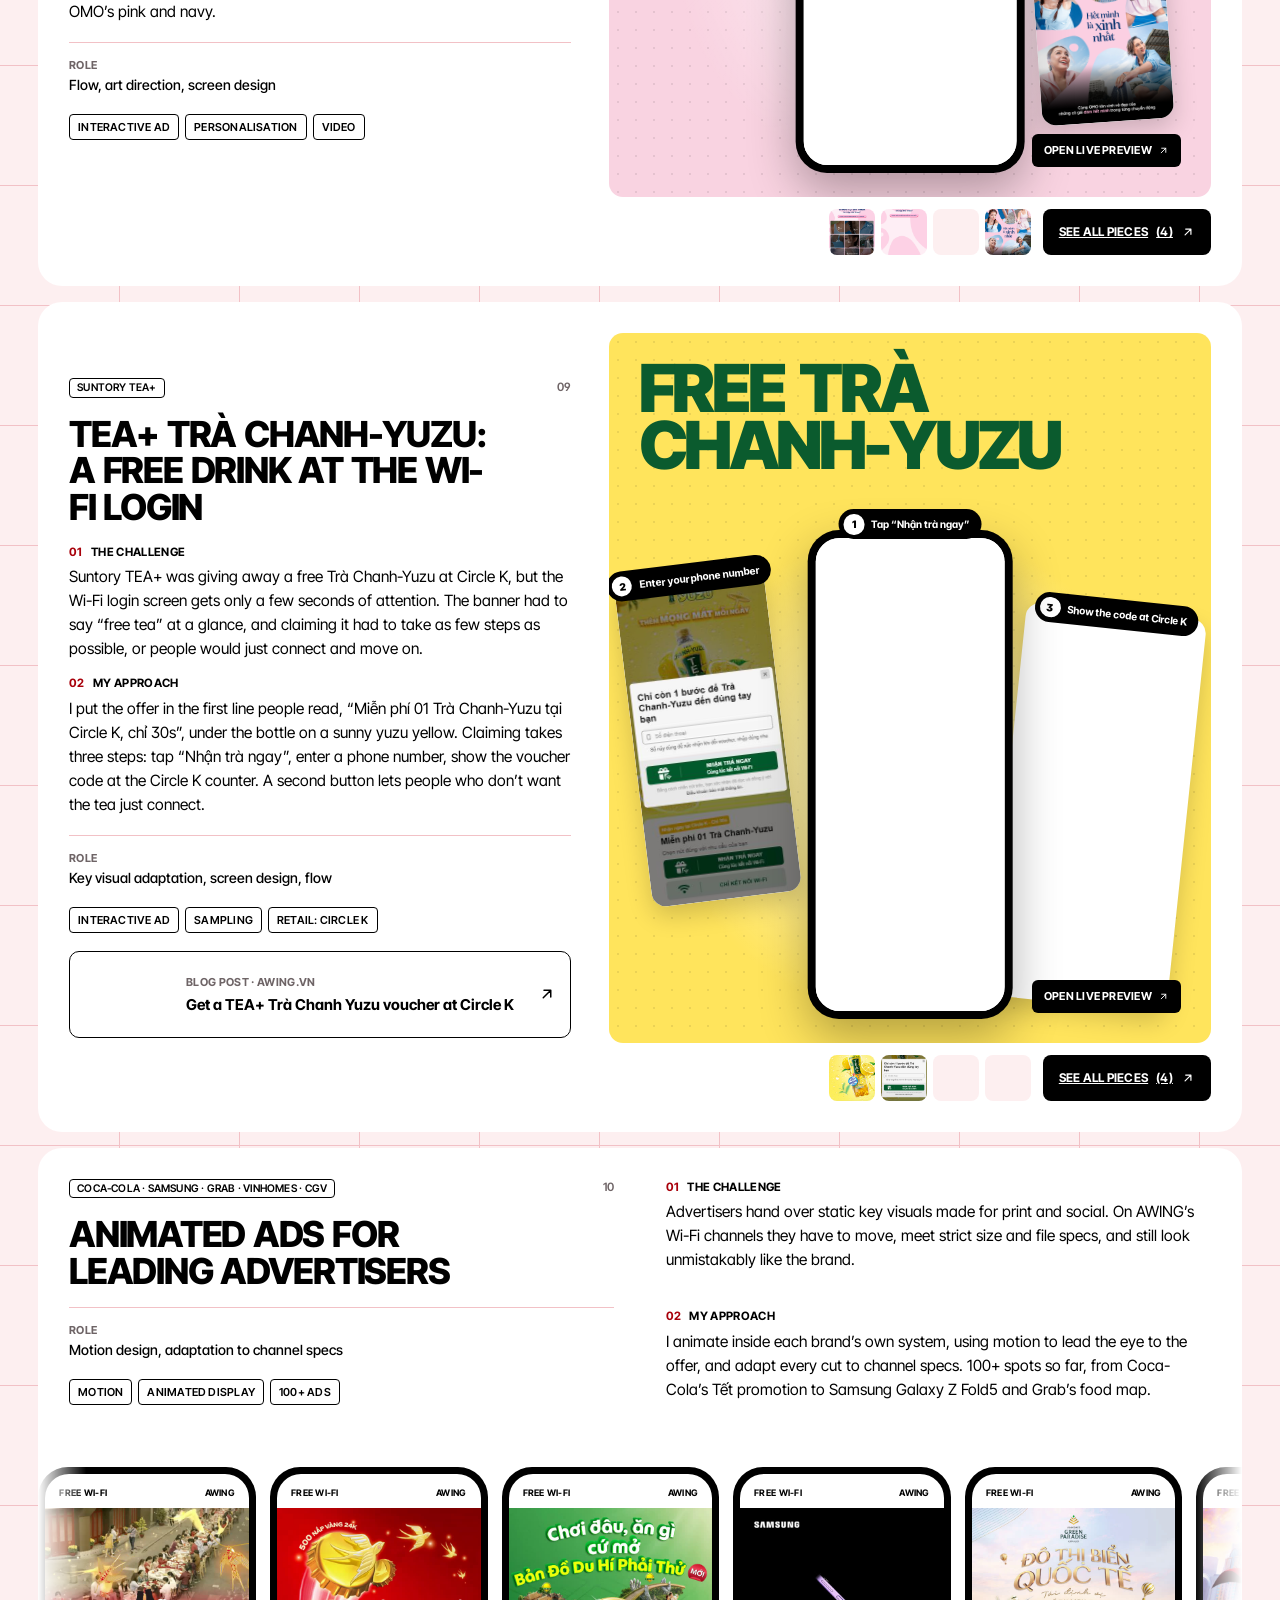
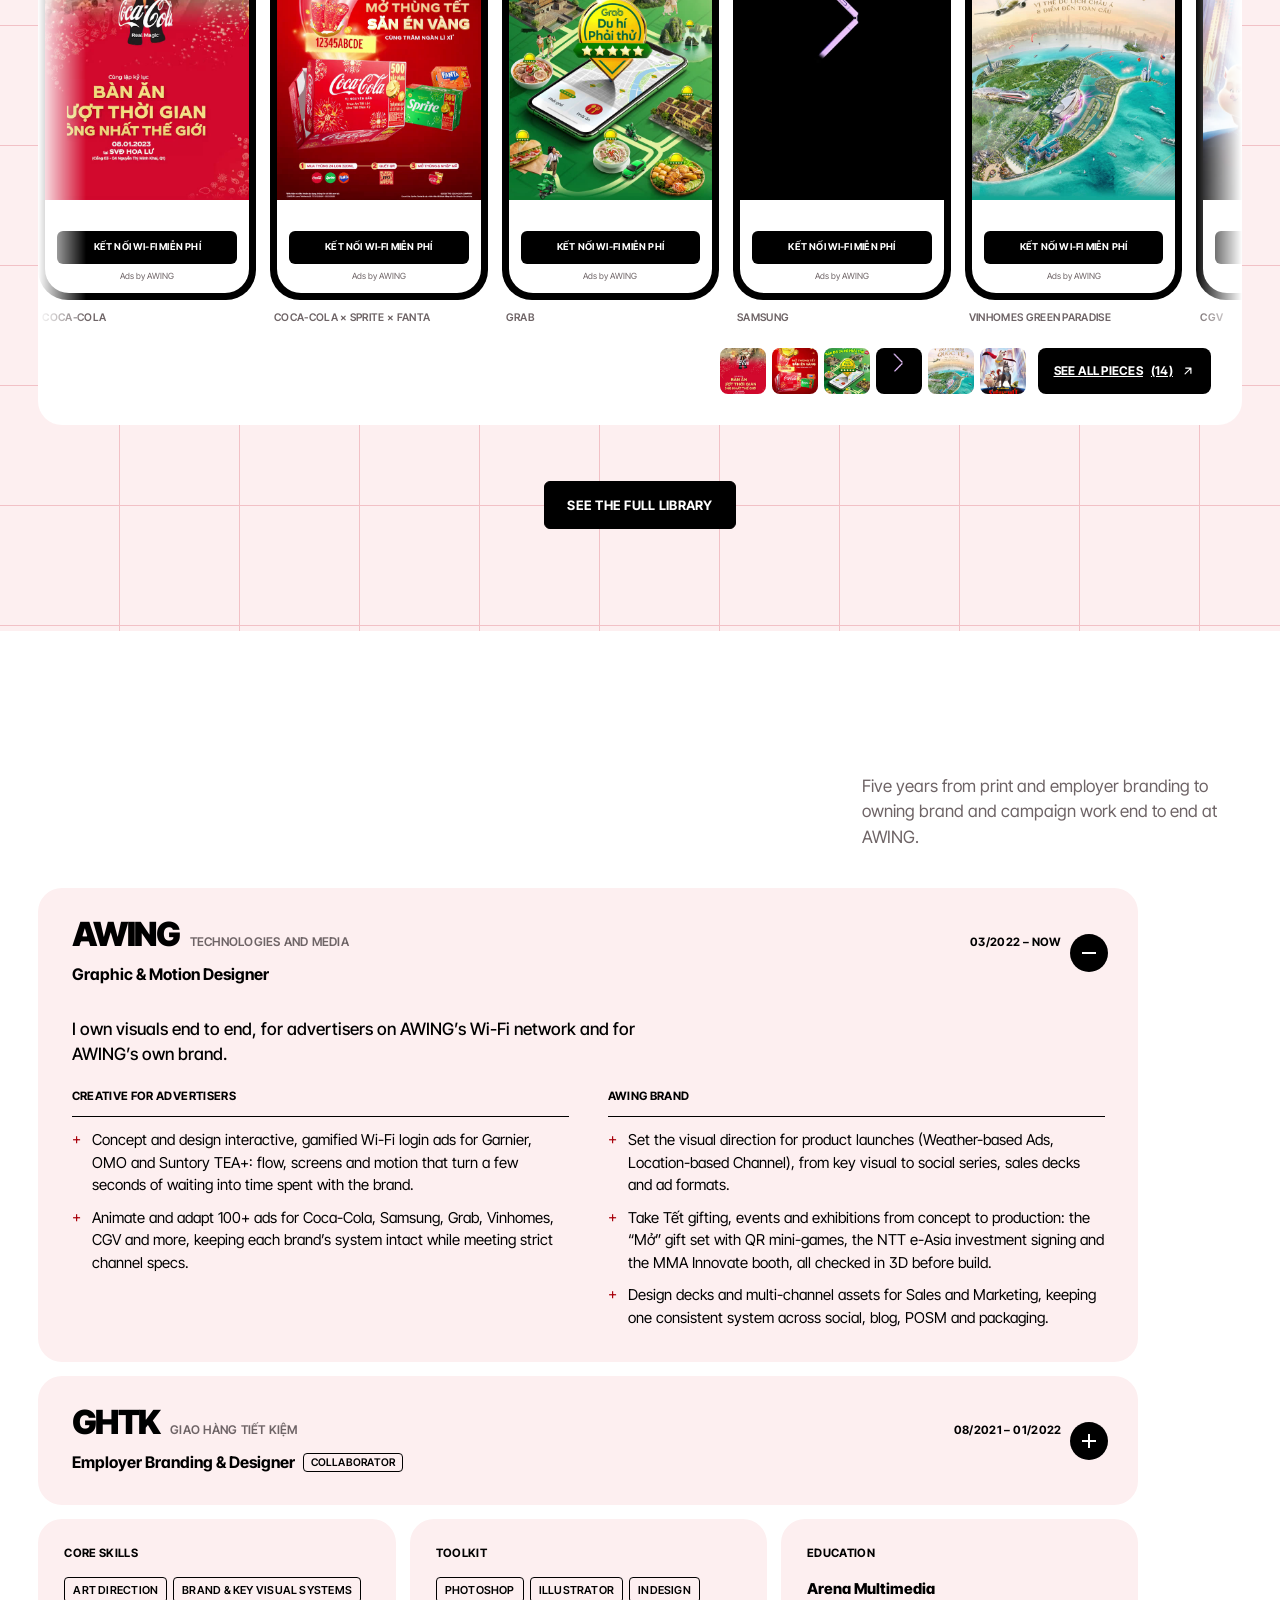
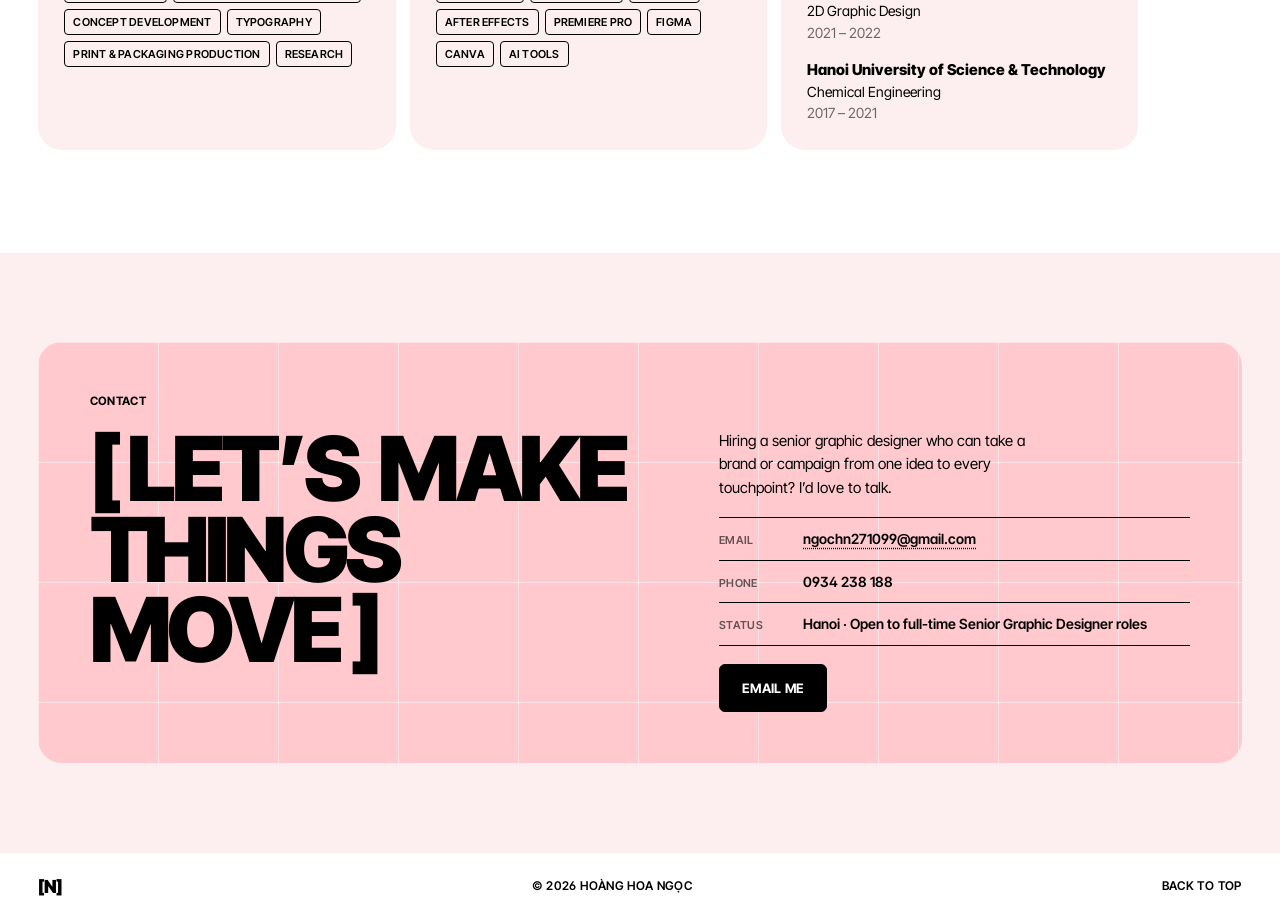
==== commit 40e8b633: "Leaner featured visuals: gift set with game phones, single thumbs, weather stack - Tết gift: only th" ====
--- a/index.html
+++ b/index.html
@@ -17,7 +17,7 @@
   <link rel="preconnect" href="https://fonts.googleapis.com">
   <link rel="preconnect" href="https://fonts.gstatic.com" crossorigin>
   <link href="https://fonts.googleapis.com/css2?family=Inter+Tight:ital,wght@0,400;0,500;0,600;0,800;0,900;1,800&display=swap&subset=vietnamese" rel="stylesheet">
-  <link rel="stylesheet" href="assets/style.css?v=10">
+  <link rel="stylesheet" href="assets/style.css?v=11">
 </head>
 <body>
   <a class="skip" href="#cases" data-i18n="skip">Skip to work</a>
@@ -225,10 +225,10 @@
       <svg viewBox="0 0 24 24" aria-hidden="true"><path d="M9 5l7 7-7 7"/></svg></button>
   </dialog>
 
-  <script src="assets/files.js?v=10"></script>
-  <script src="assets/mockups.js?v=10"></script>
-  <script src="assets/i18n.js?v=10"></script>
-  <script src="assets/content.js?v=10"></script>
-  <script src="assets/main.js?v=10"></script>
+  <script src="assets/files.js?v=11"></script>
+  <script src="assets/mockups.js?v=11"></script>
+  <script src="assets/i18n.js?v=11"></script>
+  <script src="assets/content.js?v=11"></script>
+  <script src="assets/main.js?v=11"></script>
 </body>
 </html>
--- a/assets/style.css
+++ b/assets/style.css
@@ -1036,3 +1036,24 @@
 .ps-item button:hover img { transform: scale(1.03); }
 .ps-item button:focus-visible { outline: 2px solid var(--red); outline-offset: 2px; }
 .ps-item figcaption { font-size: 13px; font-weight: 700; line-height: 1.3; }
+
+/* Board with two pieces: key visual plus a column of two */
+.board.bd-n2 { grid-template-columns: repeat(3, minmax(0, 1fr)); }
+@media (max-width: 700px) { .board.bd-n2 { grid-template-columns: repeat(2, minmax(0, 1fr)); } }
+
+/* Tết gift: the gift set beside the four live game phones */
+.board.kvg { grid-template-columns: minmax(0, 5fr) minmax(0, 7fr); align-items: center; gap: clamp(14px, 2vw, 28px); }
+.board.kvg > .bd-kv { grid-column: auto; grid-row: auto; min-height: 0; aspect-ratio: 4 / 3; }
+.kvg .game-phones { gap: clamp(8px, 1.2vw, 16px); }
+.kvg .gp .phone { max-width: none; border-radius: 22px; padding: 5px; }
+.kvg .gp .phone-screen { border-radius: 18px; }
+.kvg .gp .live-cta { left: 6px; right: 6px; bottom: 8px; padding: 8px 4px; font-size: 10px; gap: 5px; }
+.kvg .gp-name { color: #fff; font-size: 11.5px; }
+.kvg .gp-name .chip { color: #fff; border-color: rgba(255, 255, 255, .6); }
+.kvg .game-name { font-size: 11.5px; }
+.kvg .gp-open { color: #fff; font-size: 11px; }
+@media (max-width: 900px) {
+  .board.kvg { grid-template-columns: minmax(0, 1fr); }
+  .kvg .game-phones { grid-template-columns: repeat(4, minmax(0, 1fr)); }
+}
+@media (max-width: 600px) { .kvg .game-phones { grid-template-columns: repeat(2, minmax(0, 1fr)); } }
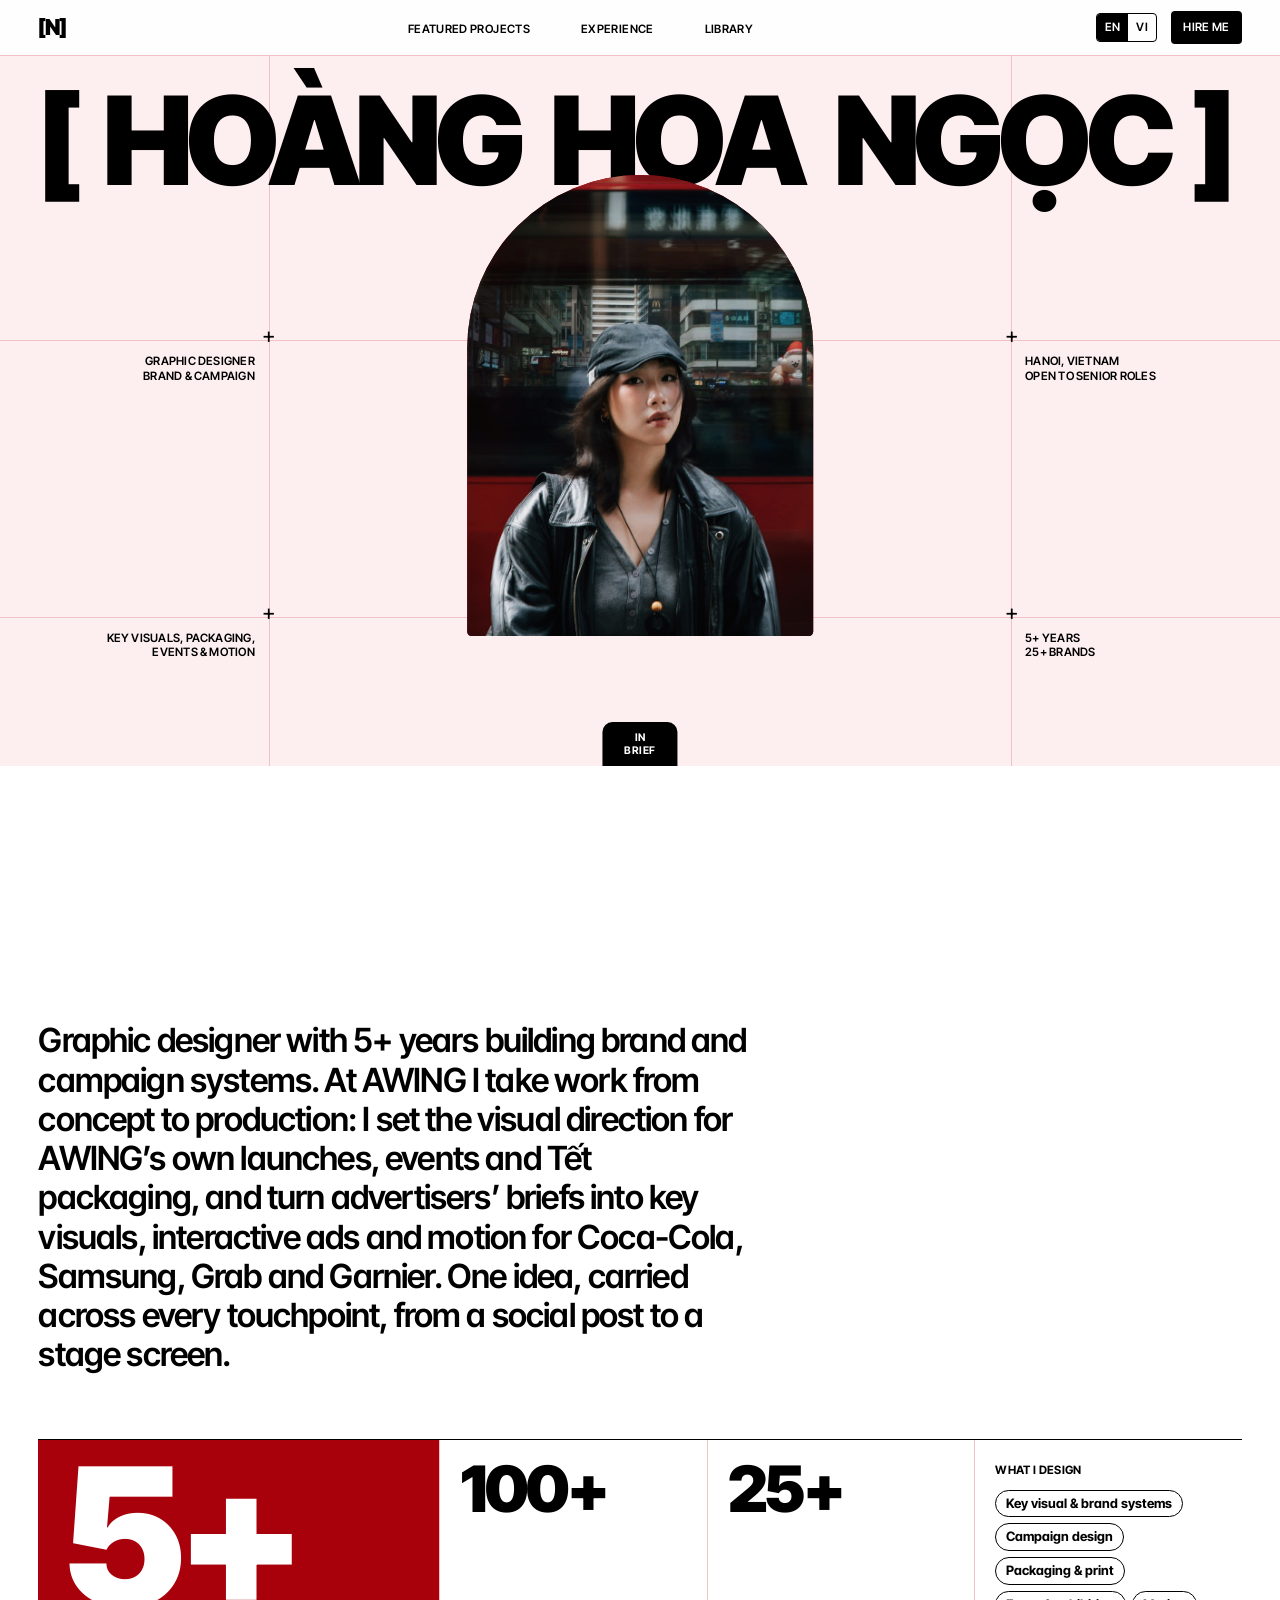
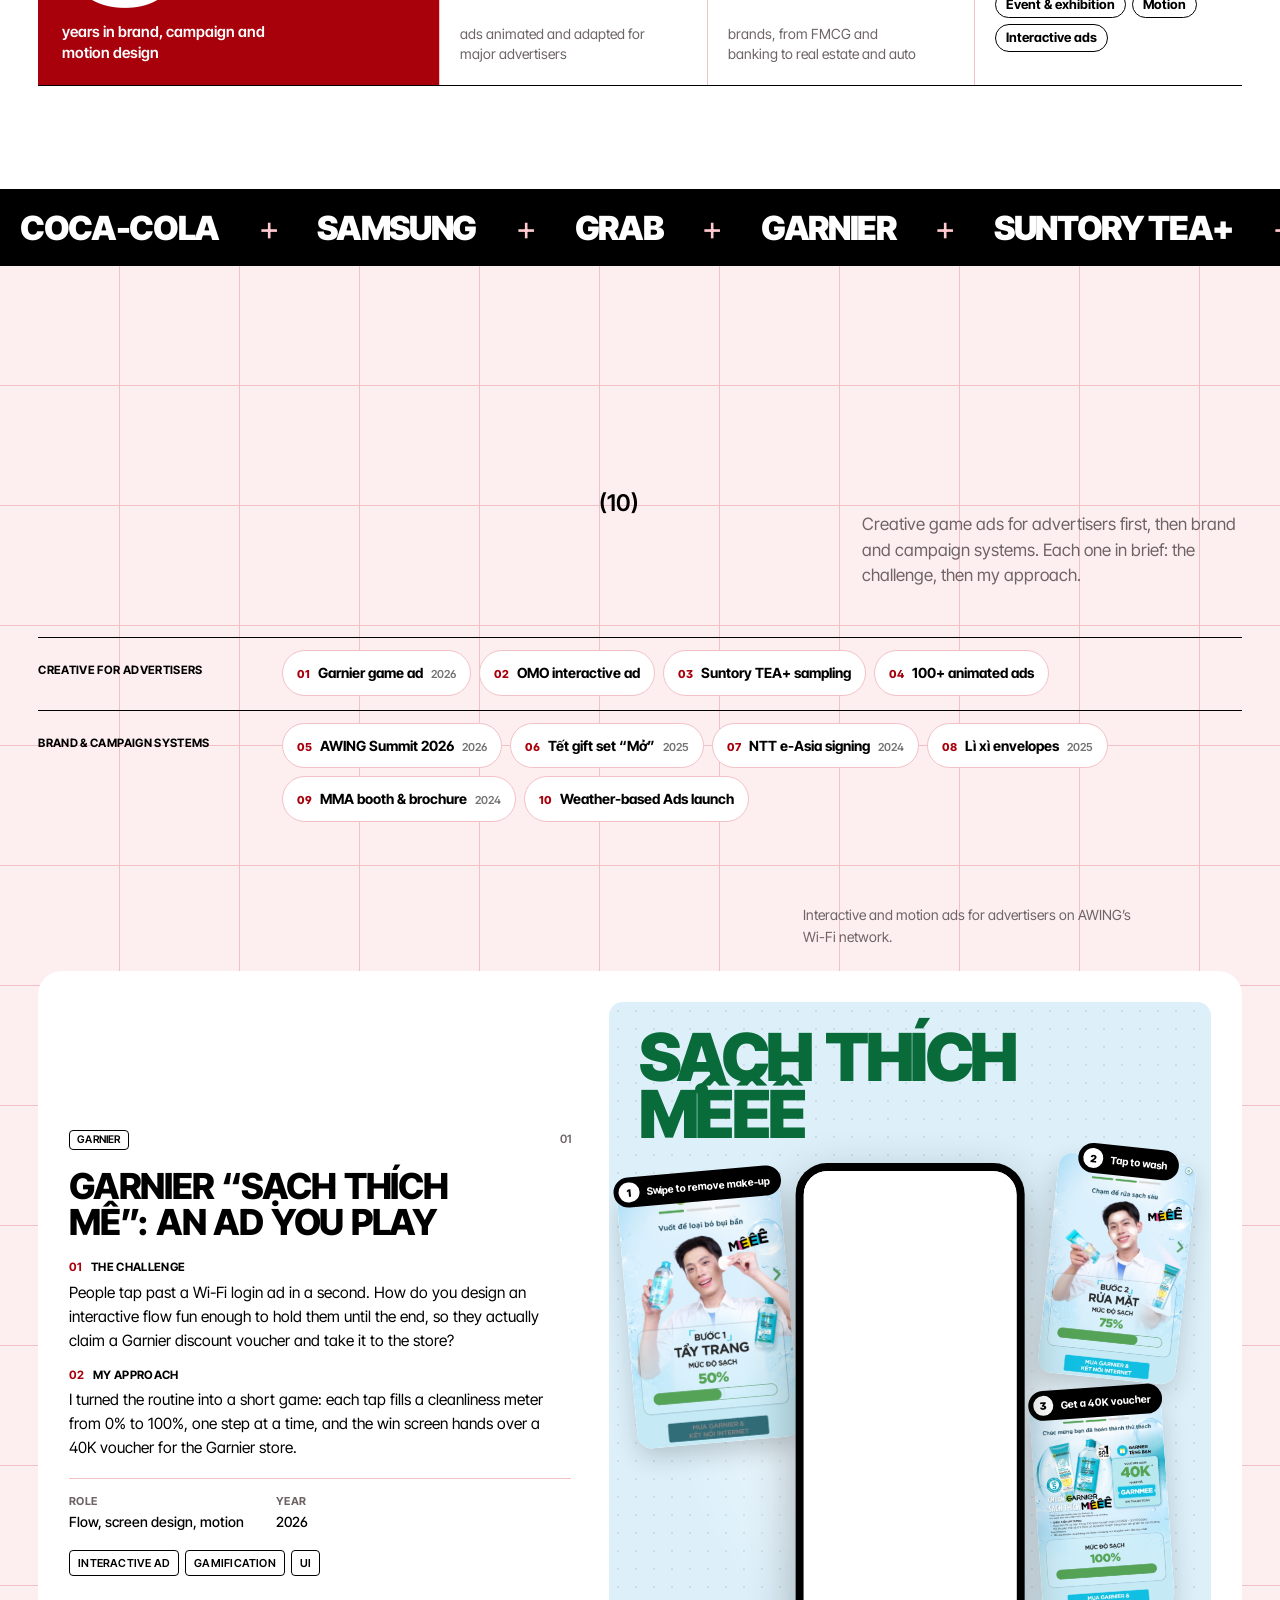
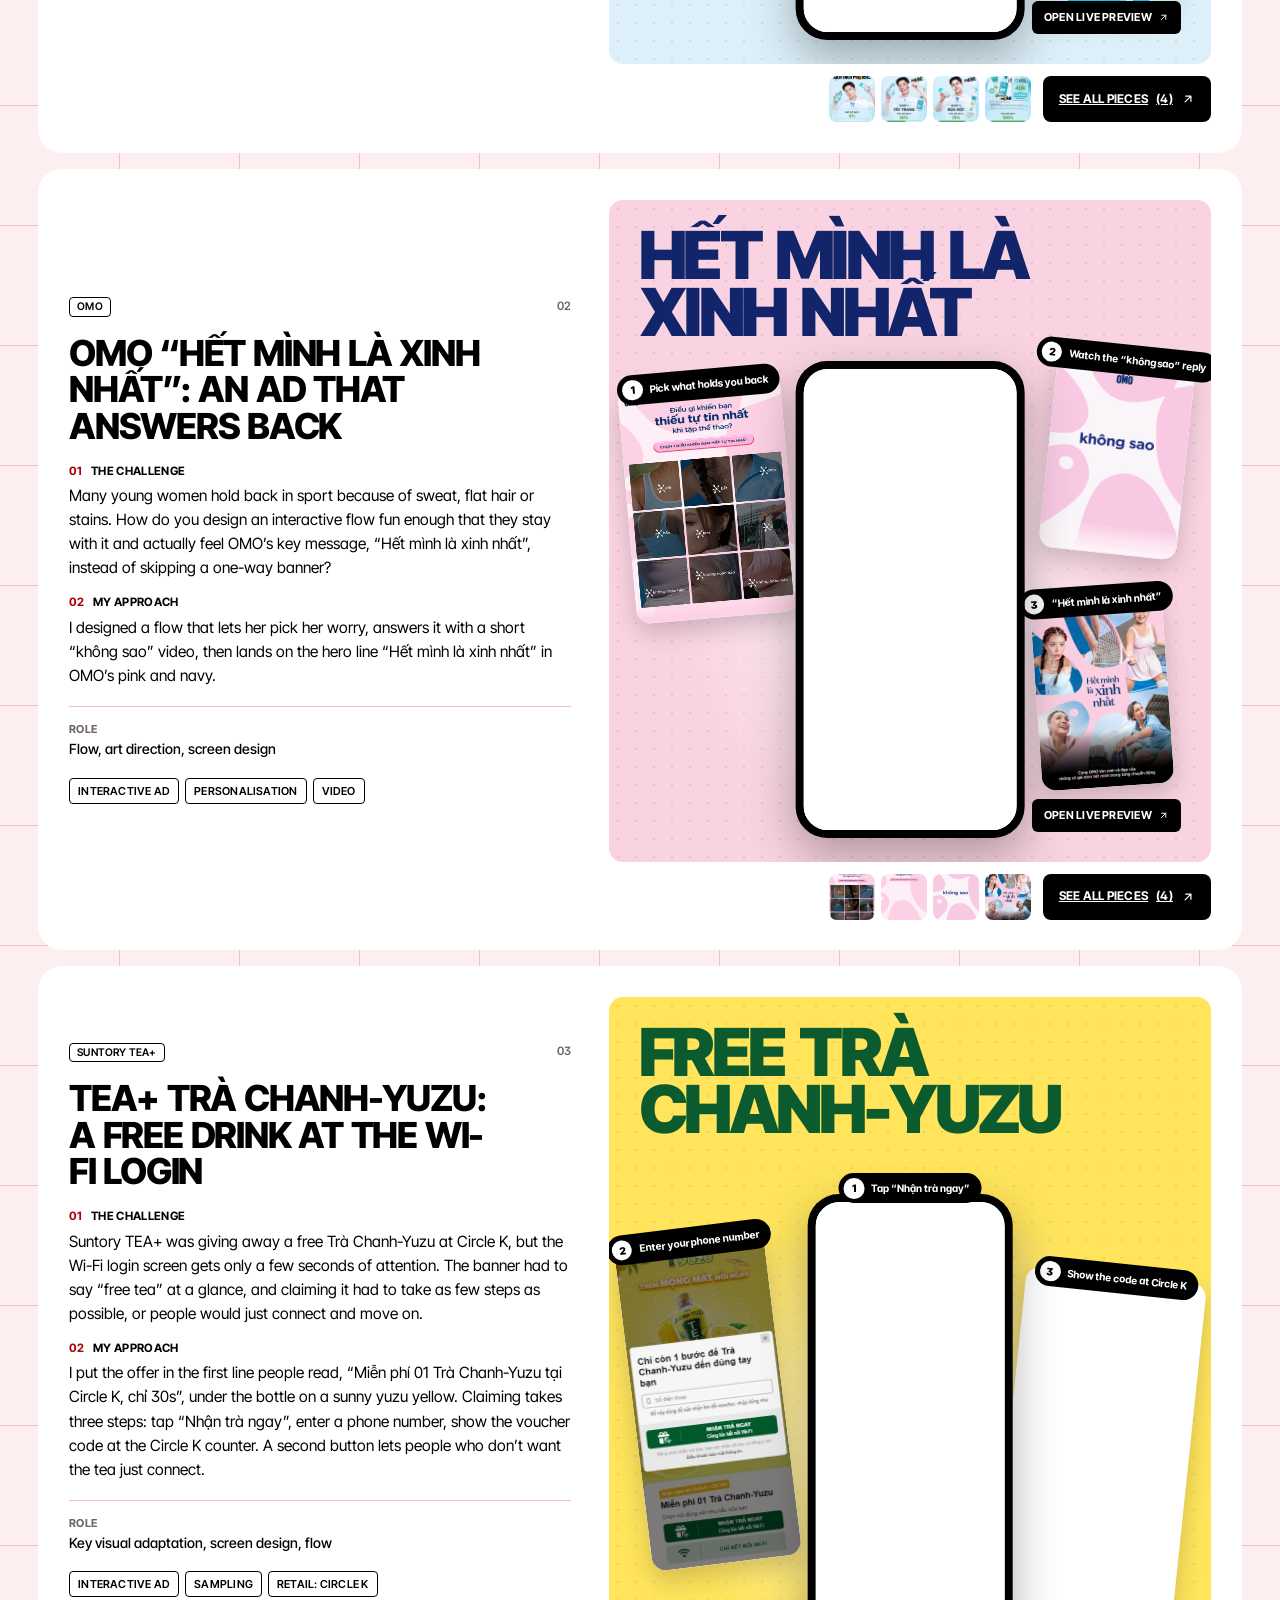
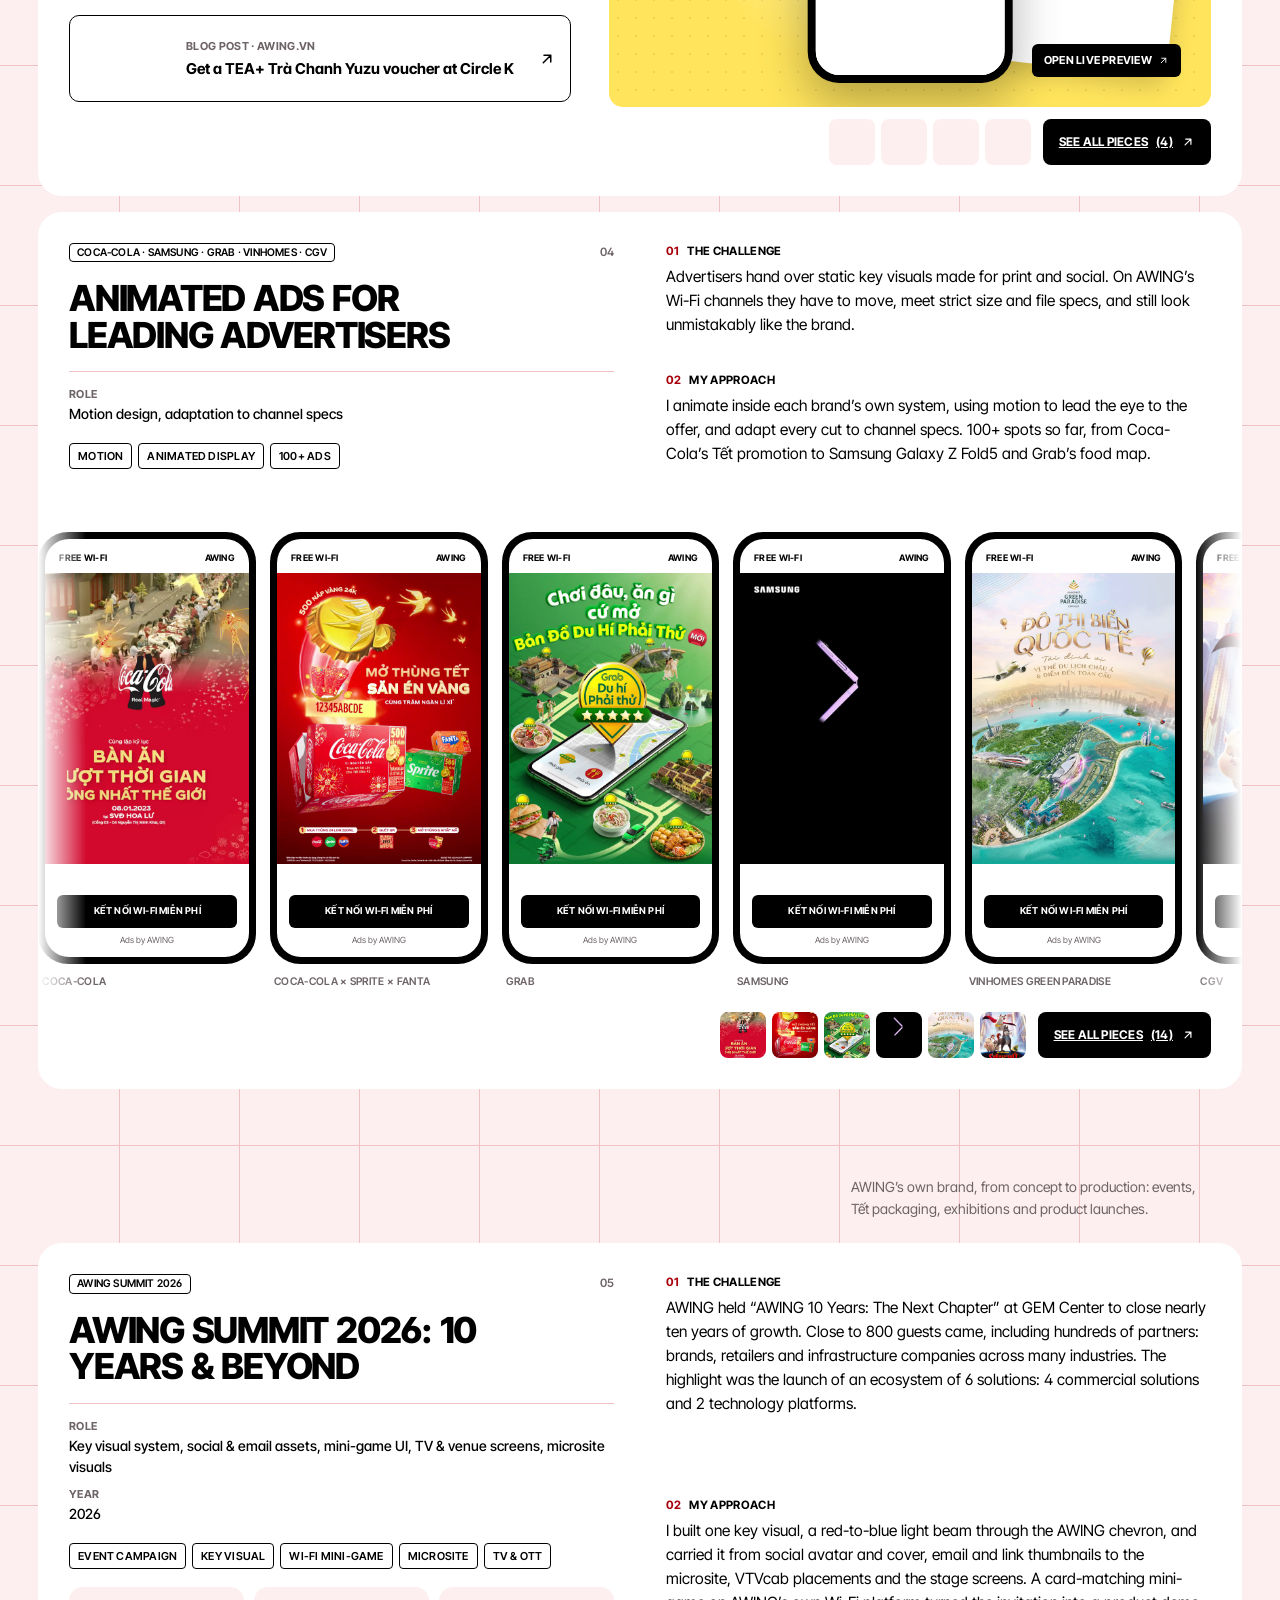
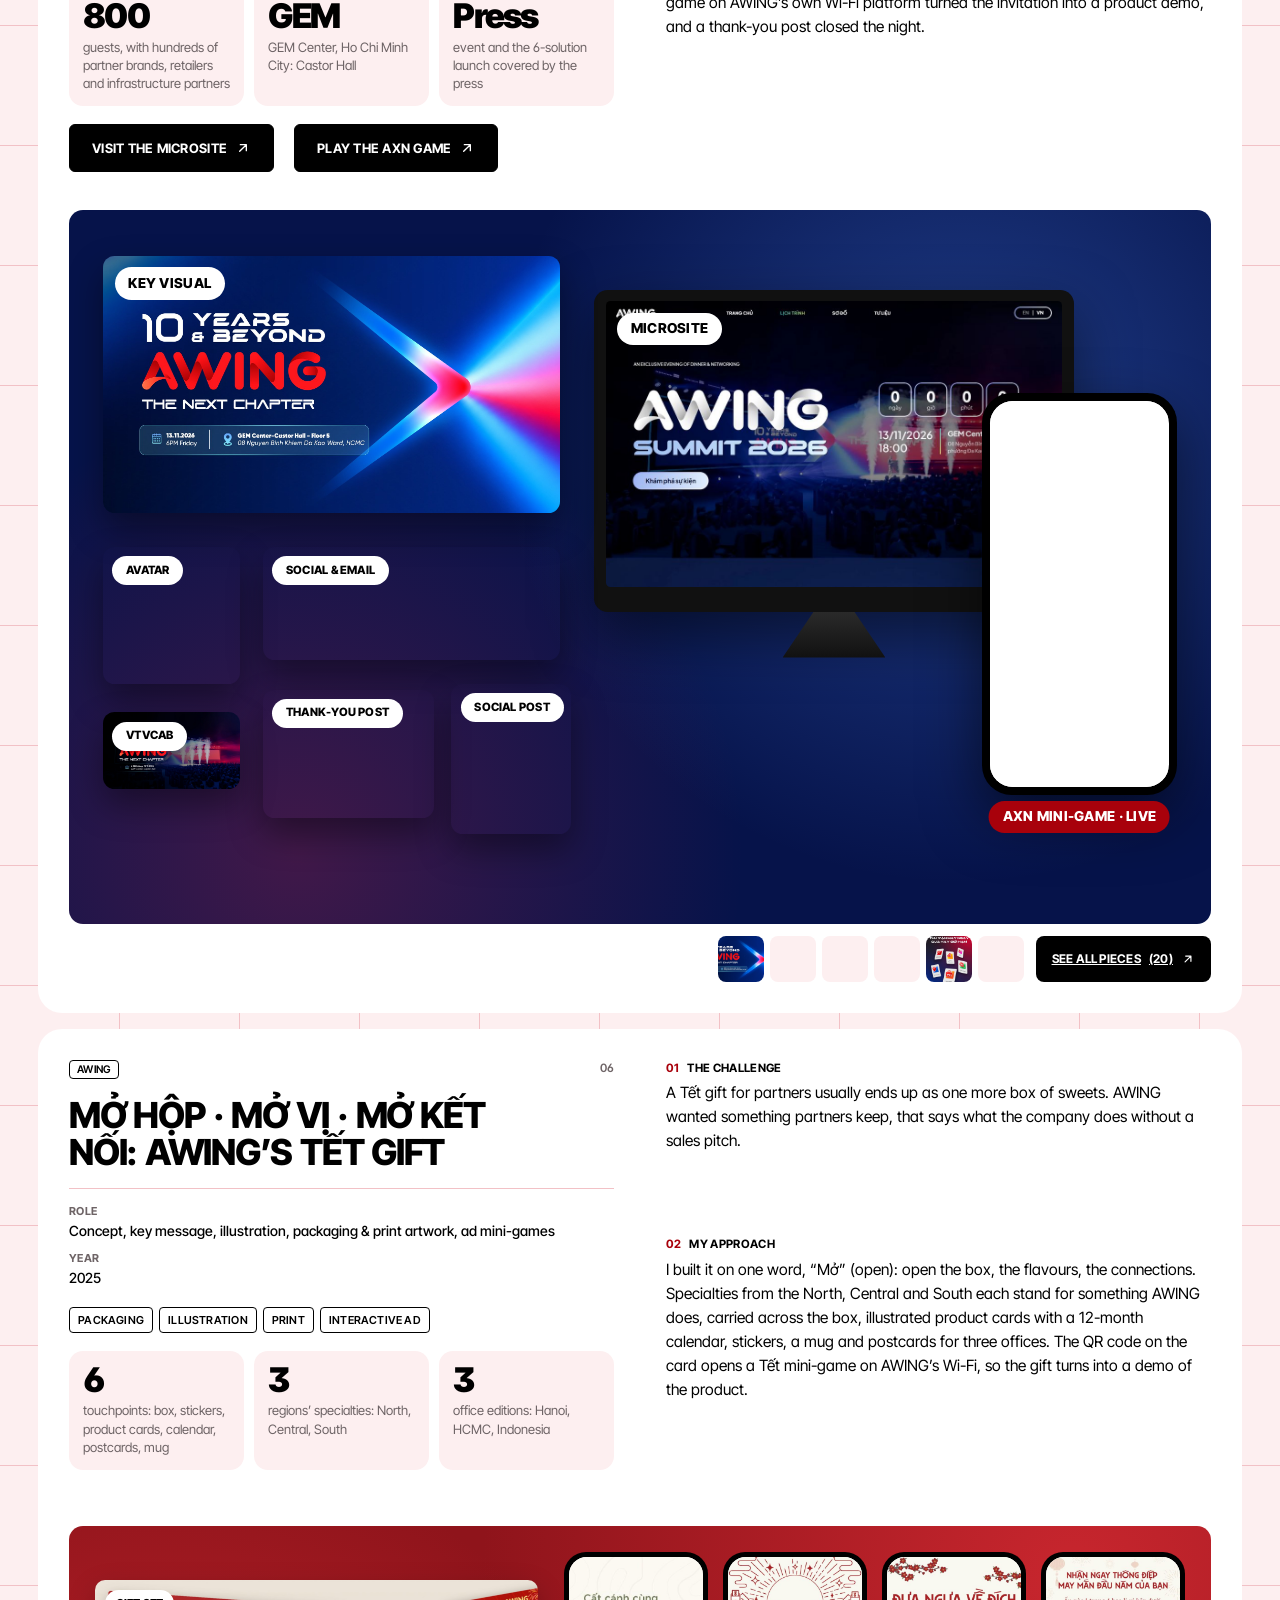
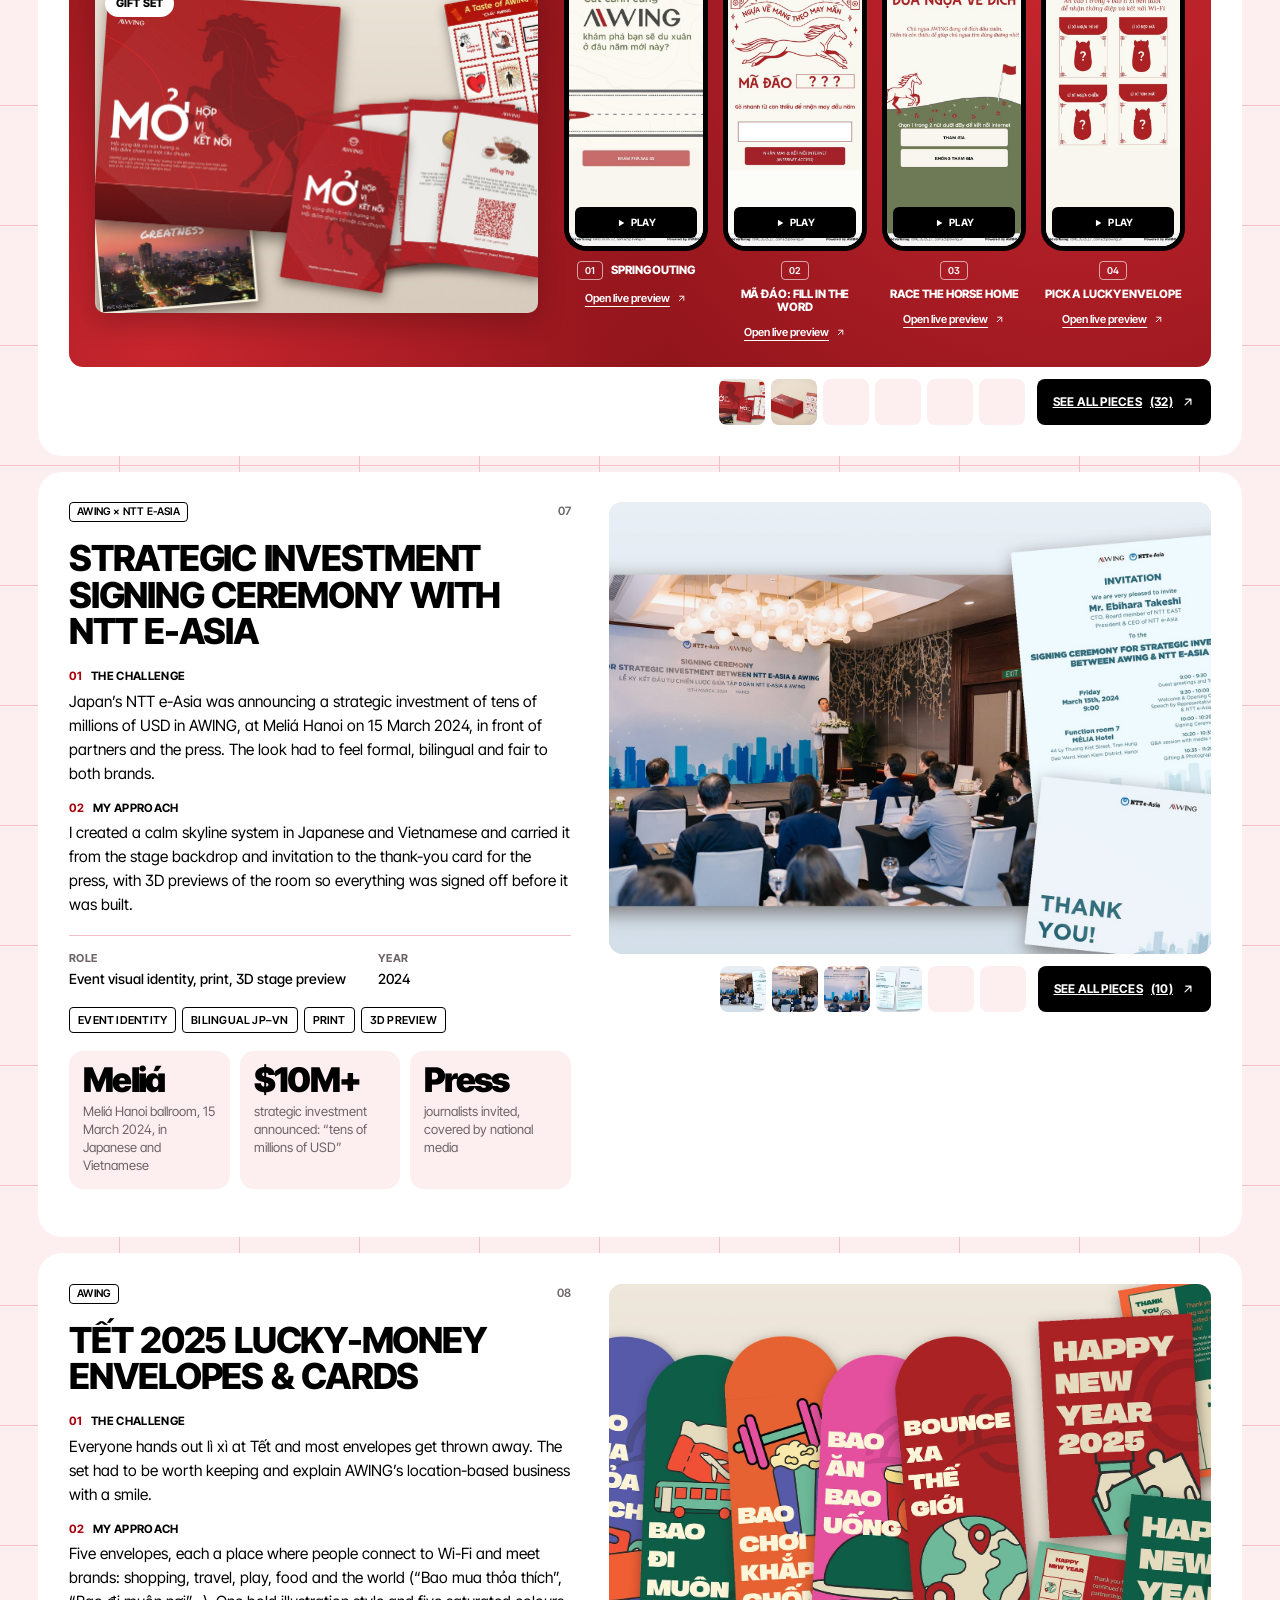
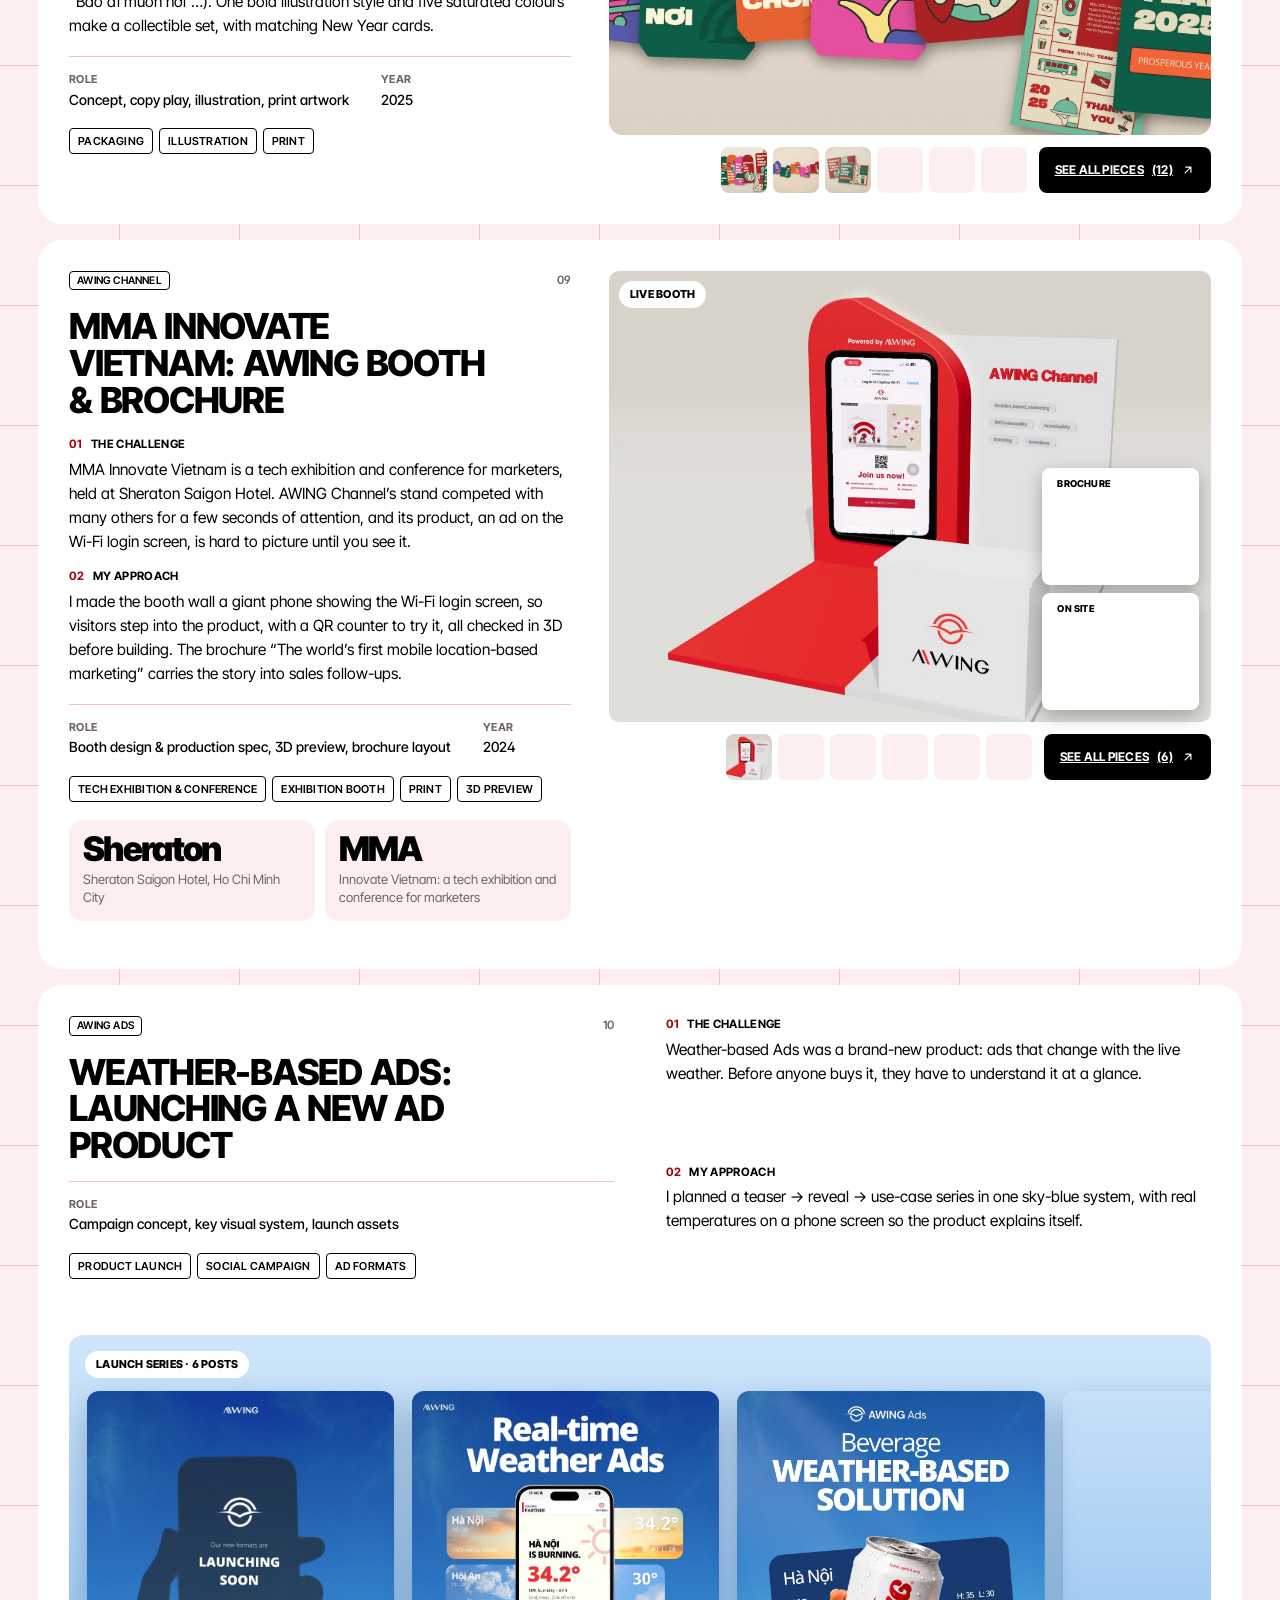
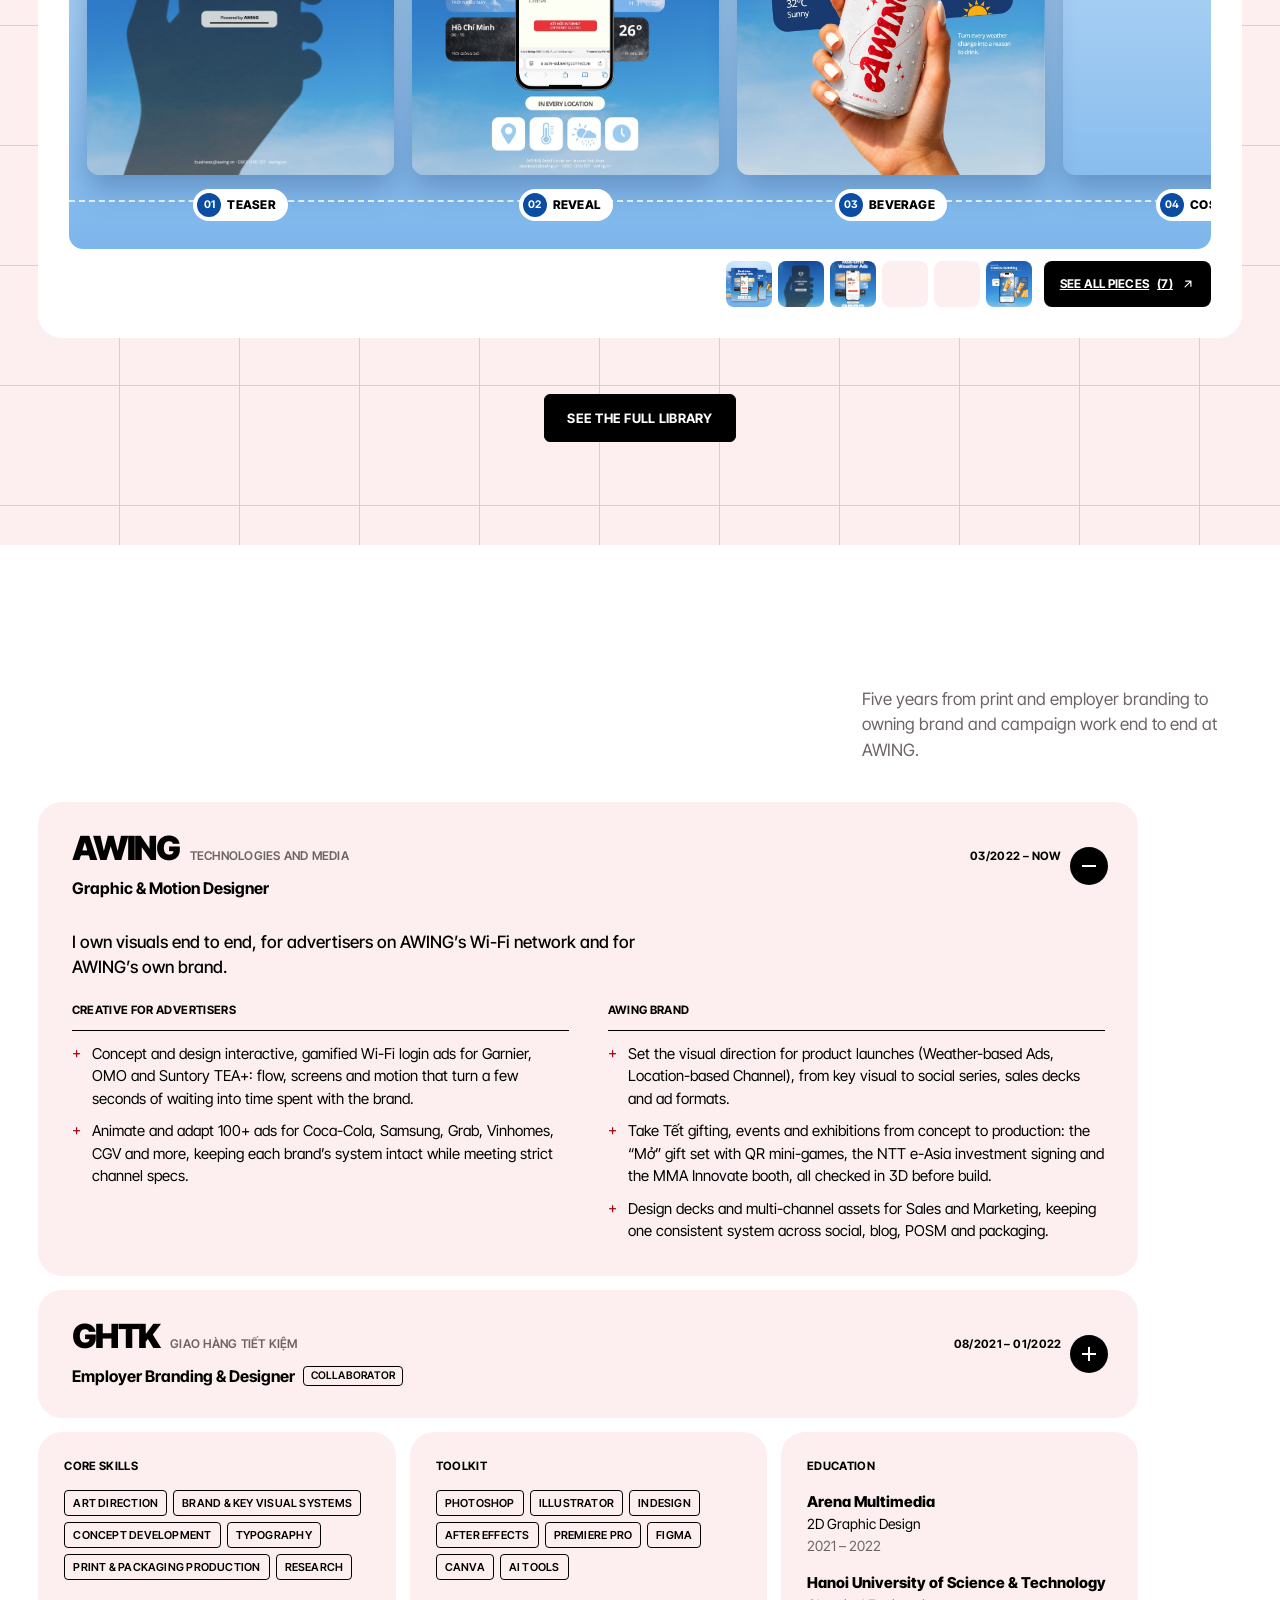
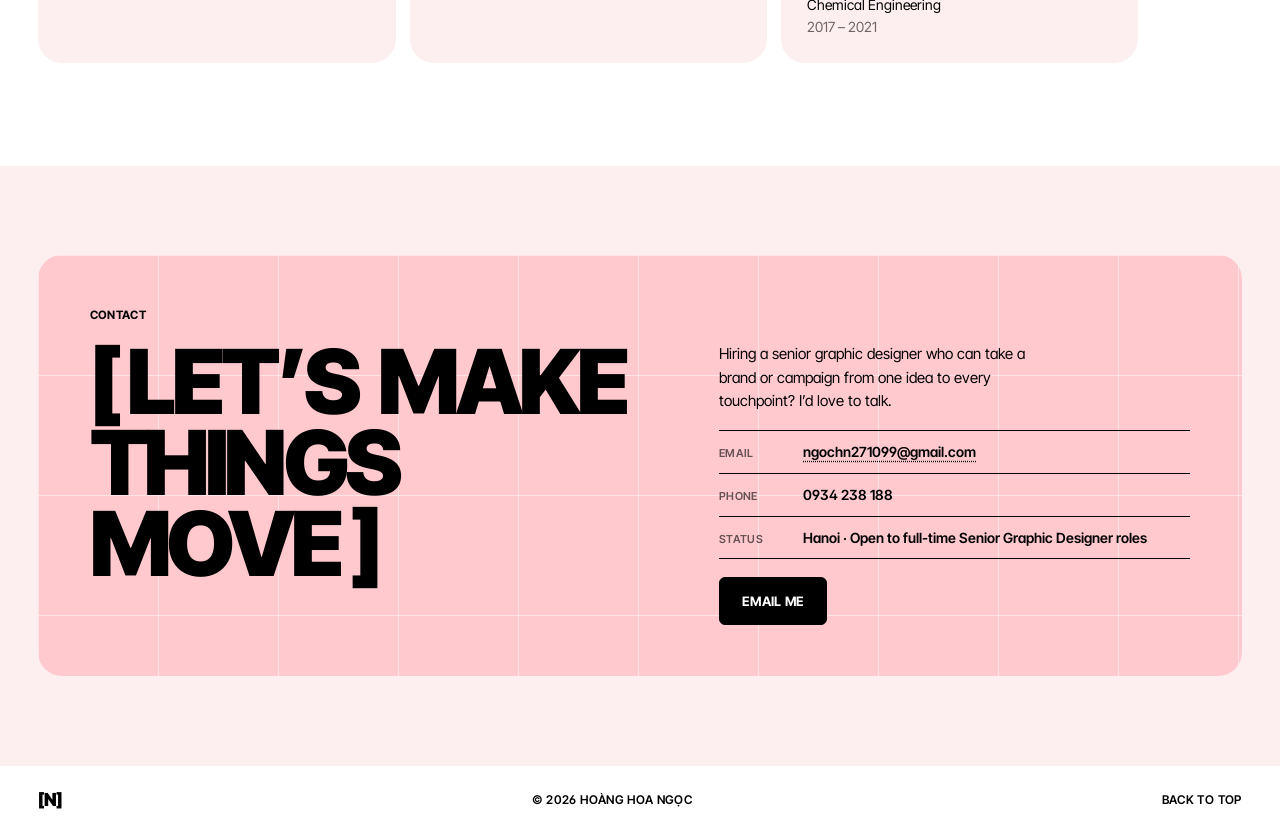
==== commit cce2ba40: "Weather forecast strip, Du xuân game, MMA live booth, game ads first - Weather-based Ads: the six po" ====
--- a/index.html
+++ b/index.html
@@ -17,7 +17,7 @@
   <link rel="preconnect" href="https://fonts.googleapis.com">
   <link rel="preconnect" href="https://fonts.gstatic.com" crossorigin>
   <link href="https://fonts.googleapis.com/css2?family=Inter+Tight:ital,wght@0,400;0,500;0,600;0,800;0,900;1,800&display=swap&subset=vietnamese" rel="stylesheet">
-  <link rel="stylesheet" href="assets/style.css?v=11">
+  <link rel="stylesheet" href="assets/style.css?v=12">
 </head>
 <body>
   <a class="skip" href="#cases" data-i18n="skip">Skip to work</a>
@@ -94,7 +94,7 @@
     <section class="cases" id="cases" aria-labelledby="cases-title">
       <header class="sec-head">
         <h2 class="display" id="cases-title"><span data-i18n="cases.title">Featured projects</span><sup id="cases-count"></sup></h2>
-        <p class="lead" data-i18n="cases.lead">Brand and campaign systems first, then creative for advertisers. Each one in brief: the challenge, then my approach.</p>
+        <p class="lead" data-i18n="cases.lead">Creative game ads for advertisers first, then brand and campaign systems. Each one in brief: the challenge, then my approach.</p>
       </header>
       <nav class="case-index" id="case-index" aria-label="Projects on this page"></nav>
       <div class="case-list" id="case-list"></div>
@@ -225,10 +225,10 @@
       <svg viewBox="0 0 24 24" aria-hidden="true"><path d="M9 5l7 7-7 7"/></svg></button>
   </dialog>
 
-  <script src="assets/files.js?v=11"></script>
-  <script src="assets/mockups.js?v=11"></script>
-  <script src="assets/i18n.js?v=11"></script>
-  <script src="assets/content.js?v=11"></script>
-  <script src="assets/main.js?v=11"></script>
+  <script src="assets/files.js?v=12"></script>
+  <script src="assets/mockups.js?v=12"></script>
+  <script src="assets/i18n.js?v=12"></script>
+  <script src="assets/content.js?v=12"></script>
+  <script src="assets/main.js?v=12"></script>
 </body>
 </html>
--- a/assets/style.css
+++ b/assets/style.css
@@ -1057,3 +1057,40 @@
   .kvg .game-phones { grid-template-columns: repeat(4, minmax(0, 1fr)); }
 }
 @media (max-width: 600px) { .kvg .game-phones { grid-template-columns: repeat(2, minmax(0, 1fr)); } }
+
+/* MMA: the live booth fills the frame; brochure and on-site photo sit in its corner */
+.board.is-corner { display: block; position: relative; padding: 0; background: none; container-type: inline-size; }
+.is-corner > .bd-kv { display: block; width: 100%; aspect-ratio: 4 / 3; grid-column: auto; grid-row: auto; min-height: 0; box-shadow: none; }
+.bd-corner { position: absolute; right: 12px; bottom: 12px; width: 26%; display: grid; gap: 8px; z-index: 2; }
+.bd-corner .bd-piece { position: relative; display: block; }
+.bd-corner .bd-media { aspect-ratio: 4 / 3; border: 3px solid #fff; border-radius: 8px; background: #fff; box-shadow: 0 6px 18px rgba(0, 0, 0, .28); }
+.bd-corner .bd-media img { object-fit: cover; }
+.bd-corner .bd-name { position: absolute; left: 7px; top: 7px; background: #fff; color: #000; border-radius: 99px; padding: 3px 8px; font-size: 9.5px; }
+.bd-corner .bd-piece:hover .bd-media { transform: scale(1.04); transition: transform .3s var(--ease); }
+@container (max-width: 480px) { .bd-corner { width: 34%; gap: 6px; right: 8px; bottom: 8px; } }
+
+/* Weather: the launch series as a moving forecast strip, every post fully visible */
+.series {
+  position: relative; overflow: hidden; border-radius: var(--r-card);
+  padding: 56px 0 28px;
+  background: linear-gradient(180deg, #CFE6FA 0%, #7DB6EC 100%);
+}
+.series::after { /* forecast timeline under the posts */
+  content: ''; position: absolute; left: 0; right: 0; bottom: 47px; border-top: 2px dashed rgba(255, 255, 255, .75); pointer-events: none;
+}
+.sr-tag { left: 16px; top: 16px; font-size: 11px; padding: 5px 11px; }
+.sr-track { display: flex; gap: 18px; width: max-content; padding-left: 18px; animation: sr-move calc(var(--n) * 5s) linear infinite; }
+.series:hover .sr-track, .series:focus-within .sr-track { animation-play-state: paused; }
+@keyframes sr-move { to { transform: translateX(calc(-50% - 9px)); } }
+.sr-item { display: grid; gap: 14px; justify-items: center; flex: none; }
+.sr-media { display: block; height: clamp(260px, 30vw, 400px); border-radius: 12px; overflow: hidden; box-shadow: 0 14px 30px rgba(10, 45, 100, .3); transition: transform .4s var(--ease); }
+.sr-media img { height: 100%; width: auto; display: block; }
+.sr-item:hover .sr-media { transform: translateY(-6px); }
+.sr-step { position: relative; z-index: 1; display: inline-flex; align-items: center; gap: 6px; background: #fff; border-radius: 99px; padding: 4px 12px 4px 4px; font-size: 12px; font-weight: 800; text-transform: uppercase; letter-spacing: .02em; }
+.sr-step b { display: grid; place-items: center; width: 24px; height: 24px; border-radius: 50%; background: #0A4DA2; color: #fff; font-size: 10.5px; }
+@media (prefers-reduced-motion: reduce) {
+  .sr-track { animation: none; }
+  .series { overflow-x: auto; }
+  .sr-item[aria-hidden="true"] { display: none; }
+}
+@media (max-width: 600px) { .sr-media { height: 240px; } }
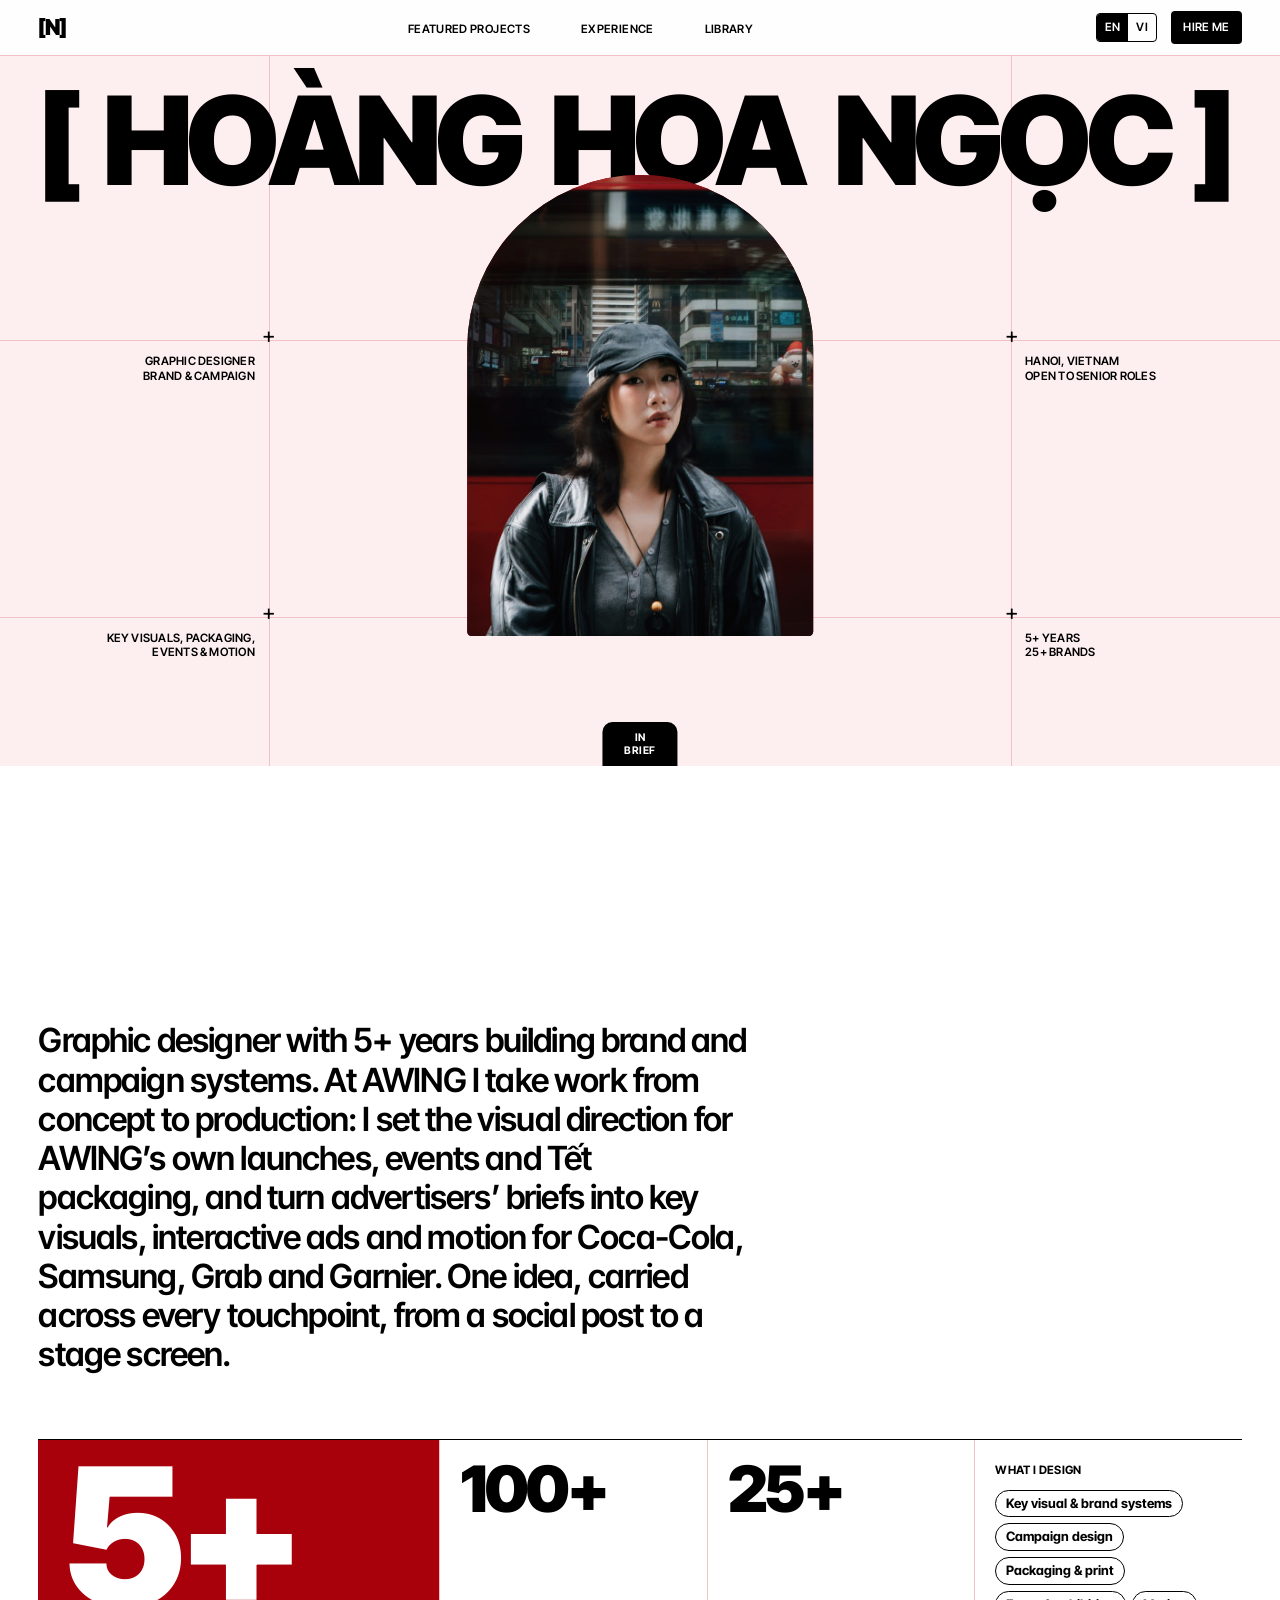
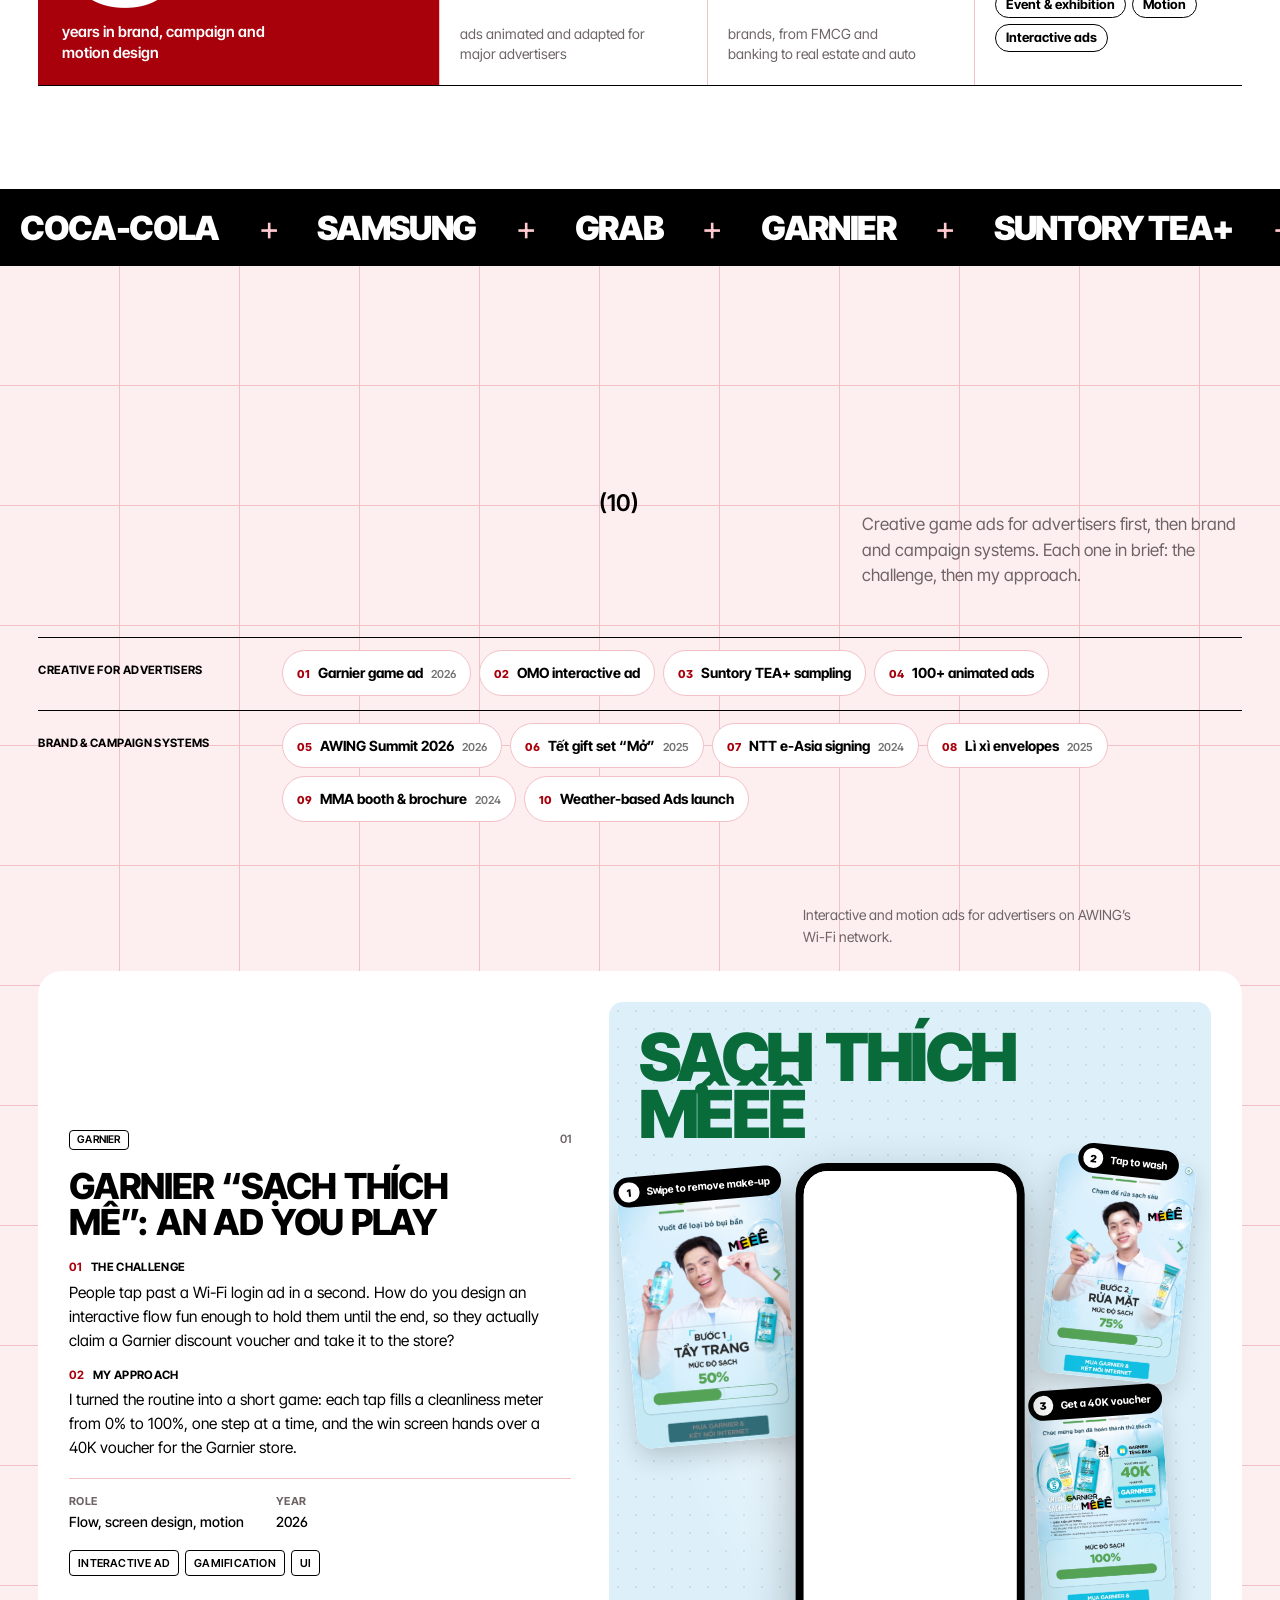
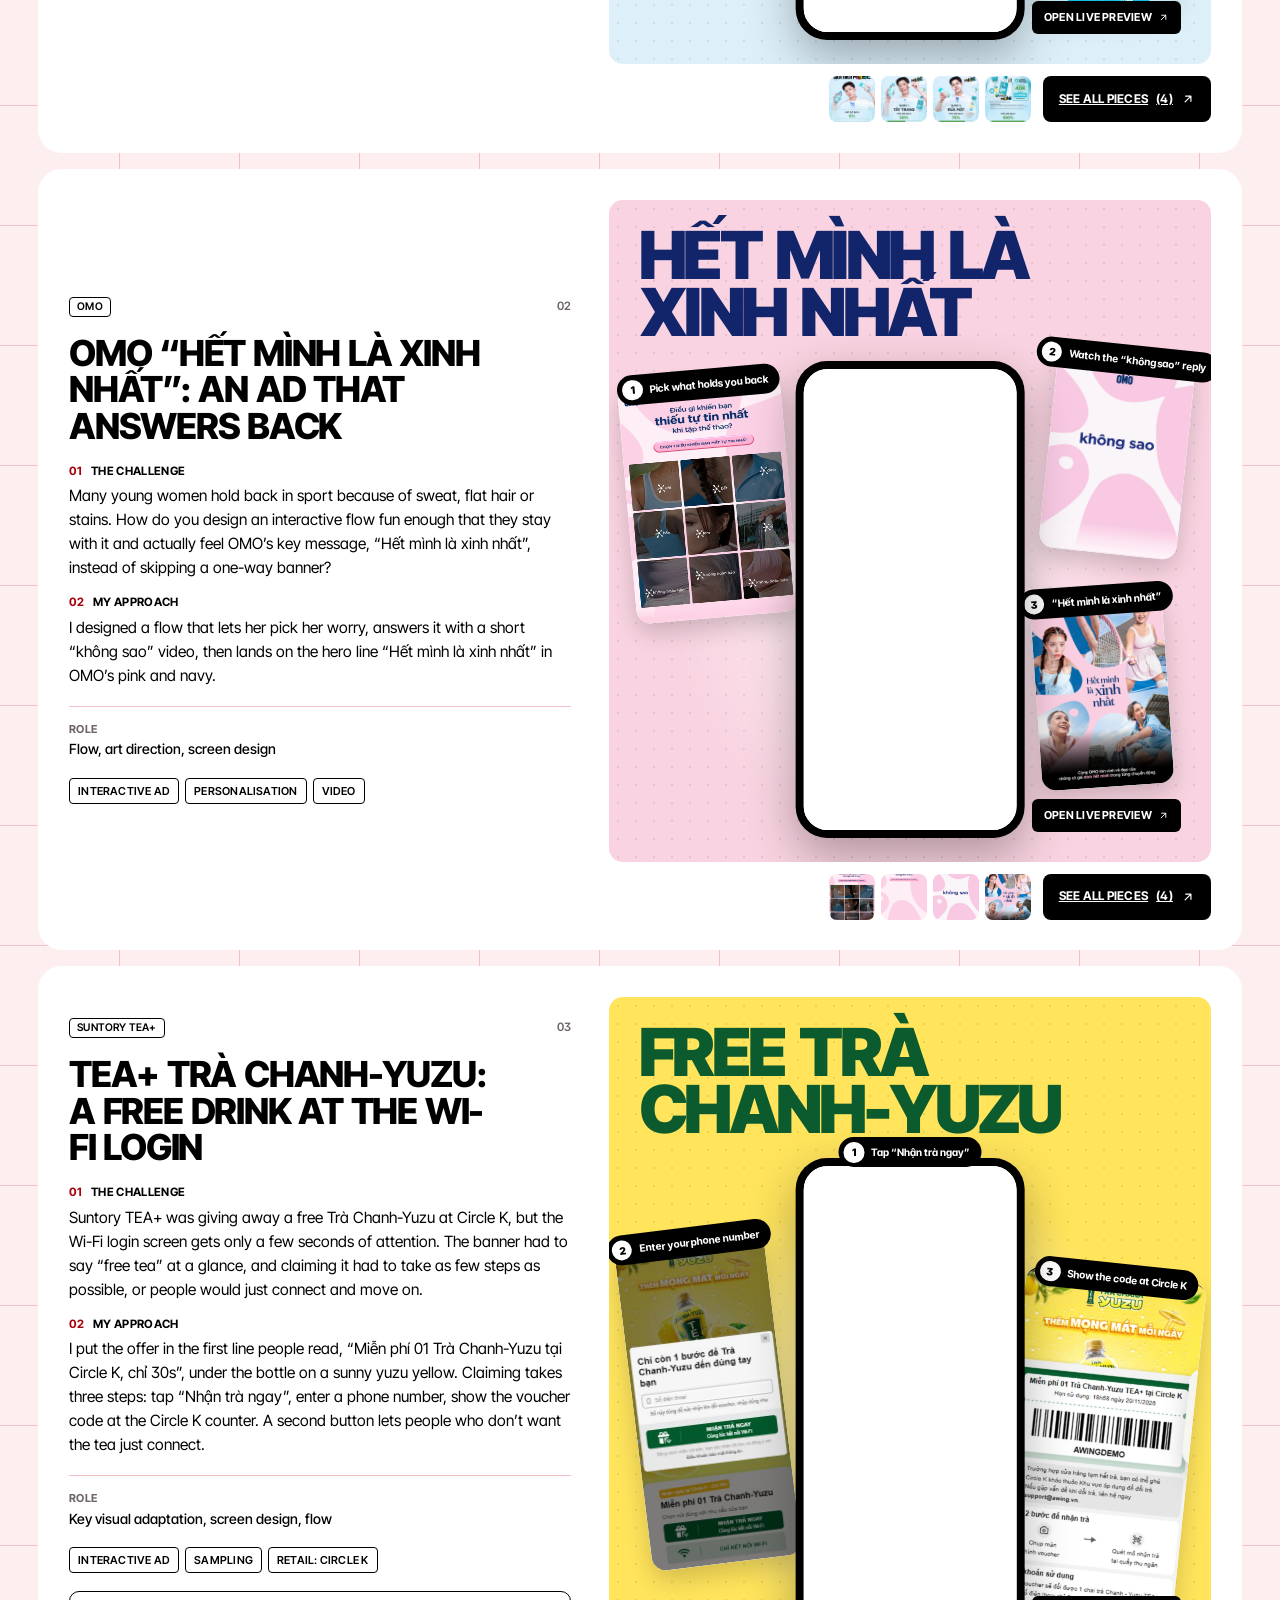
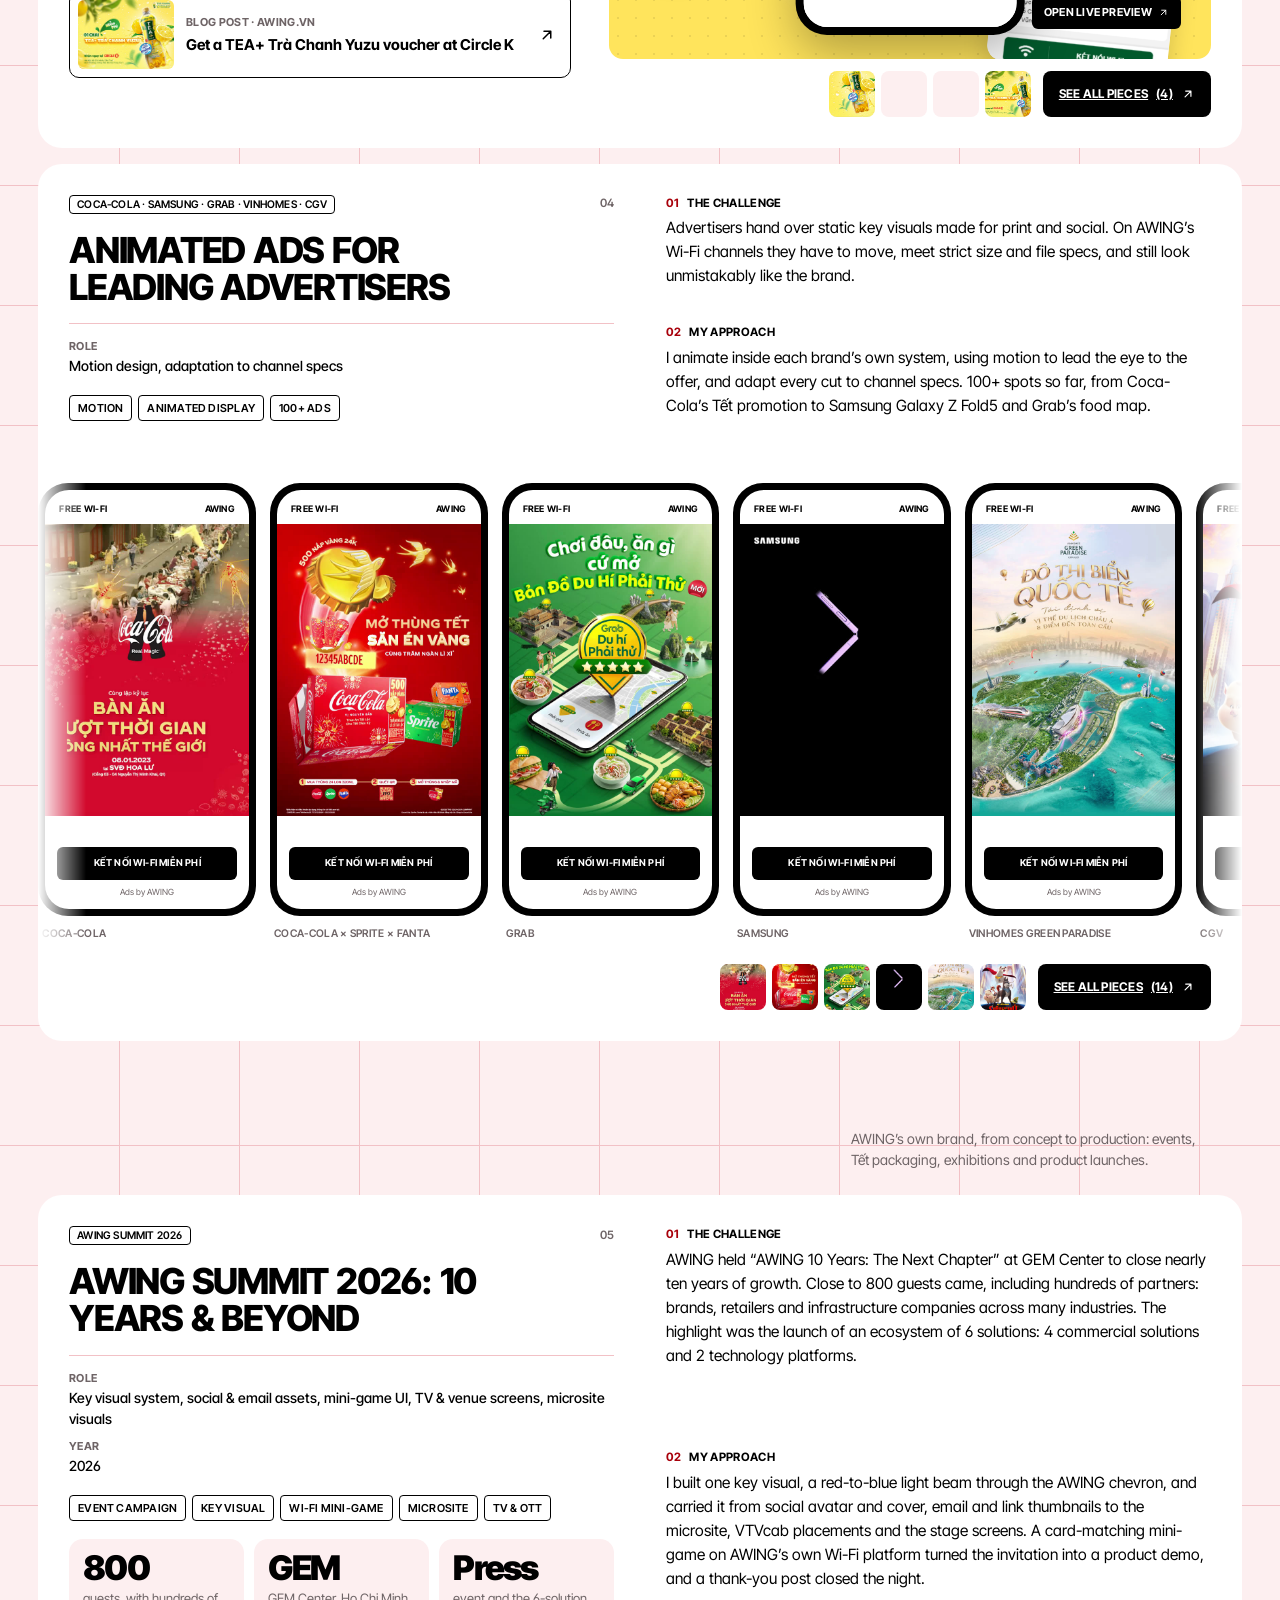
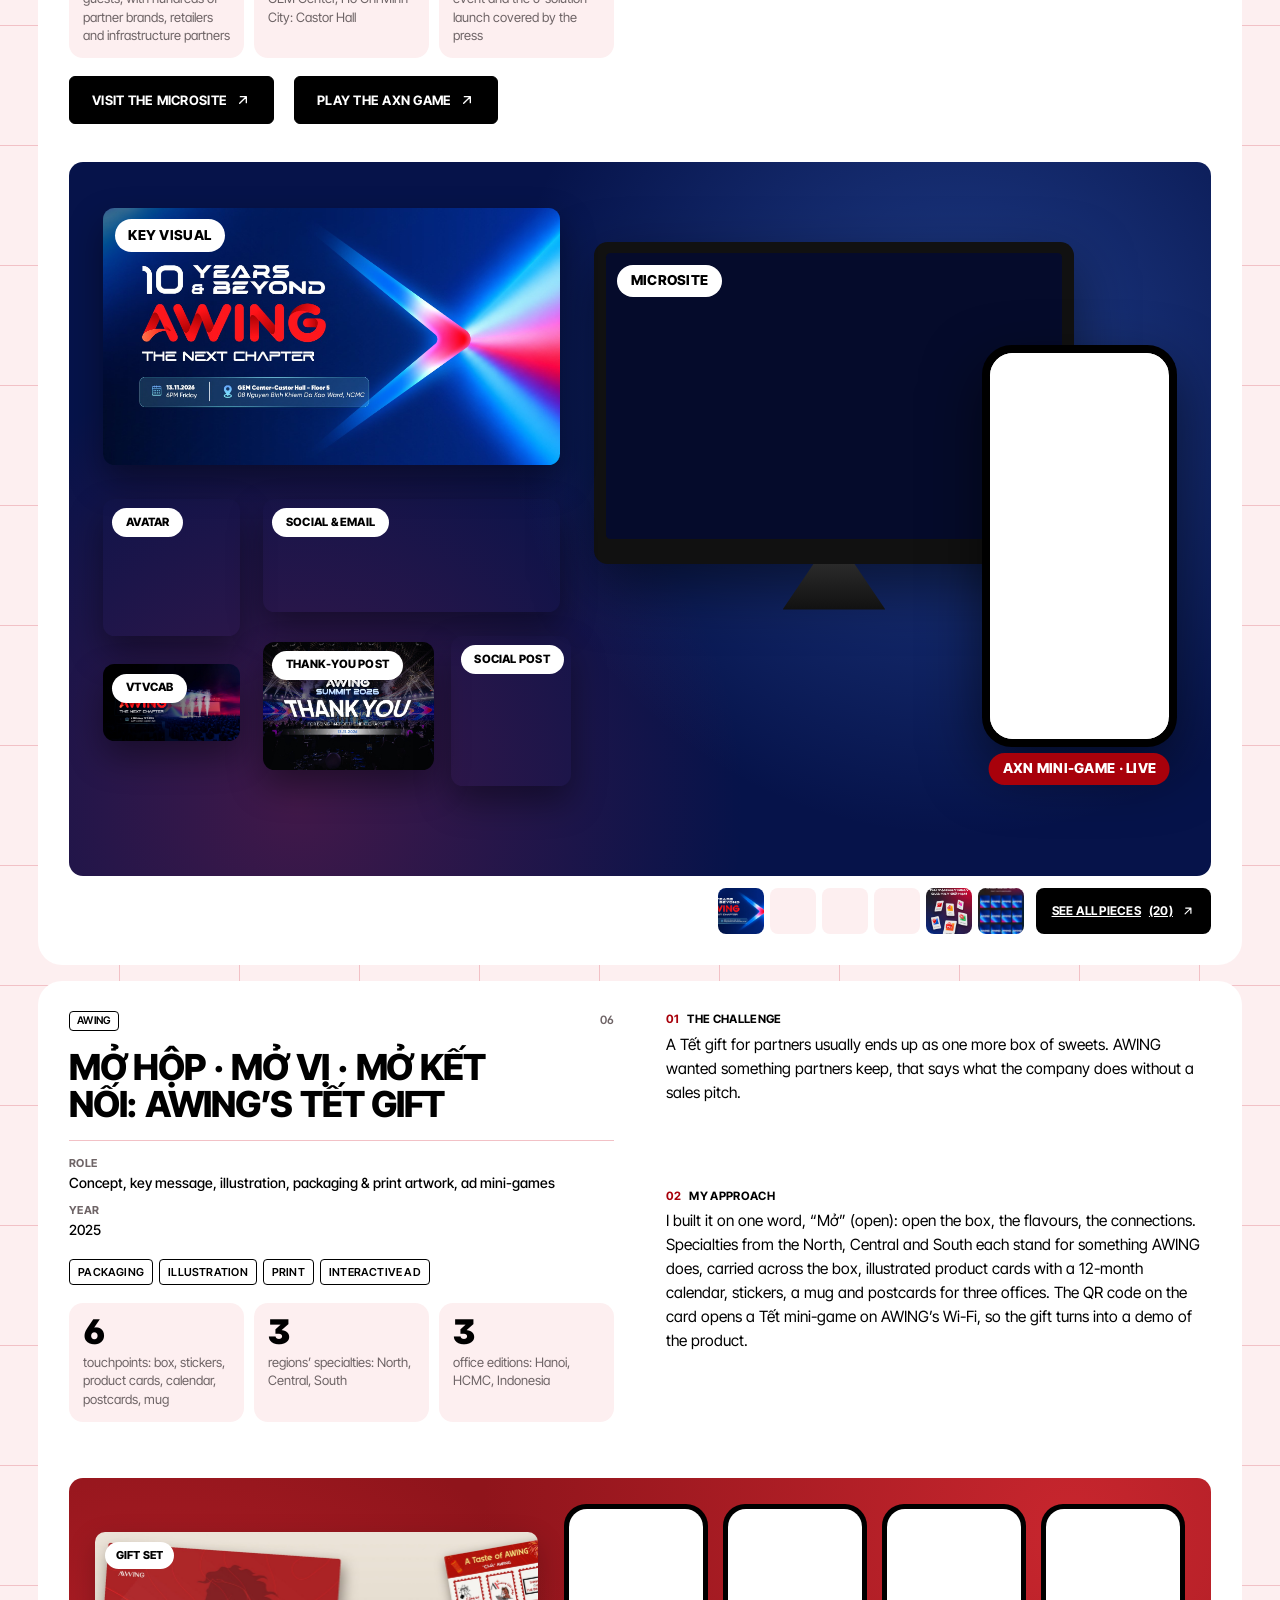
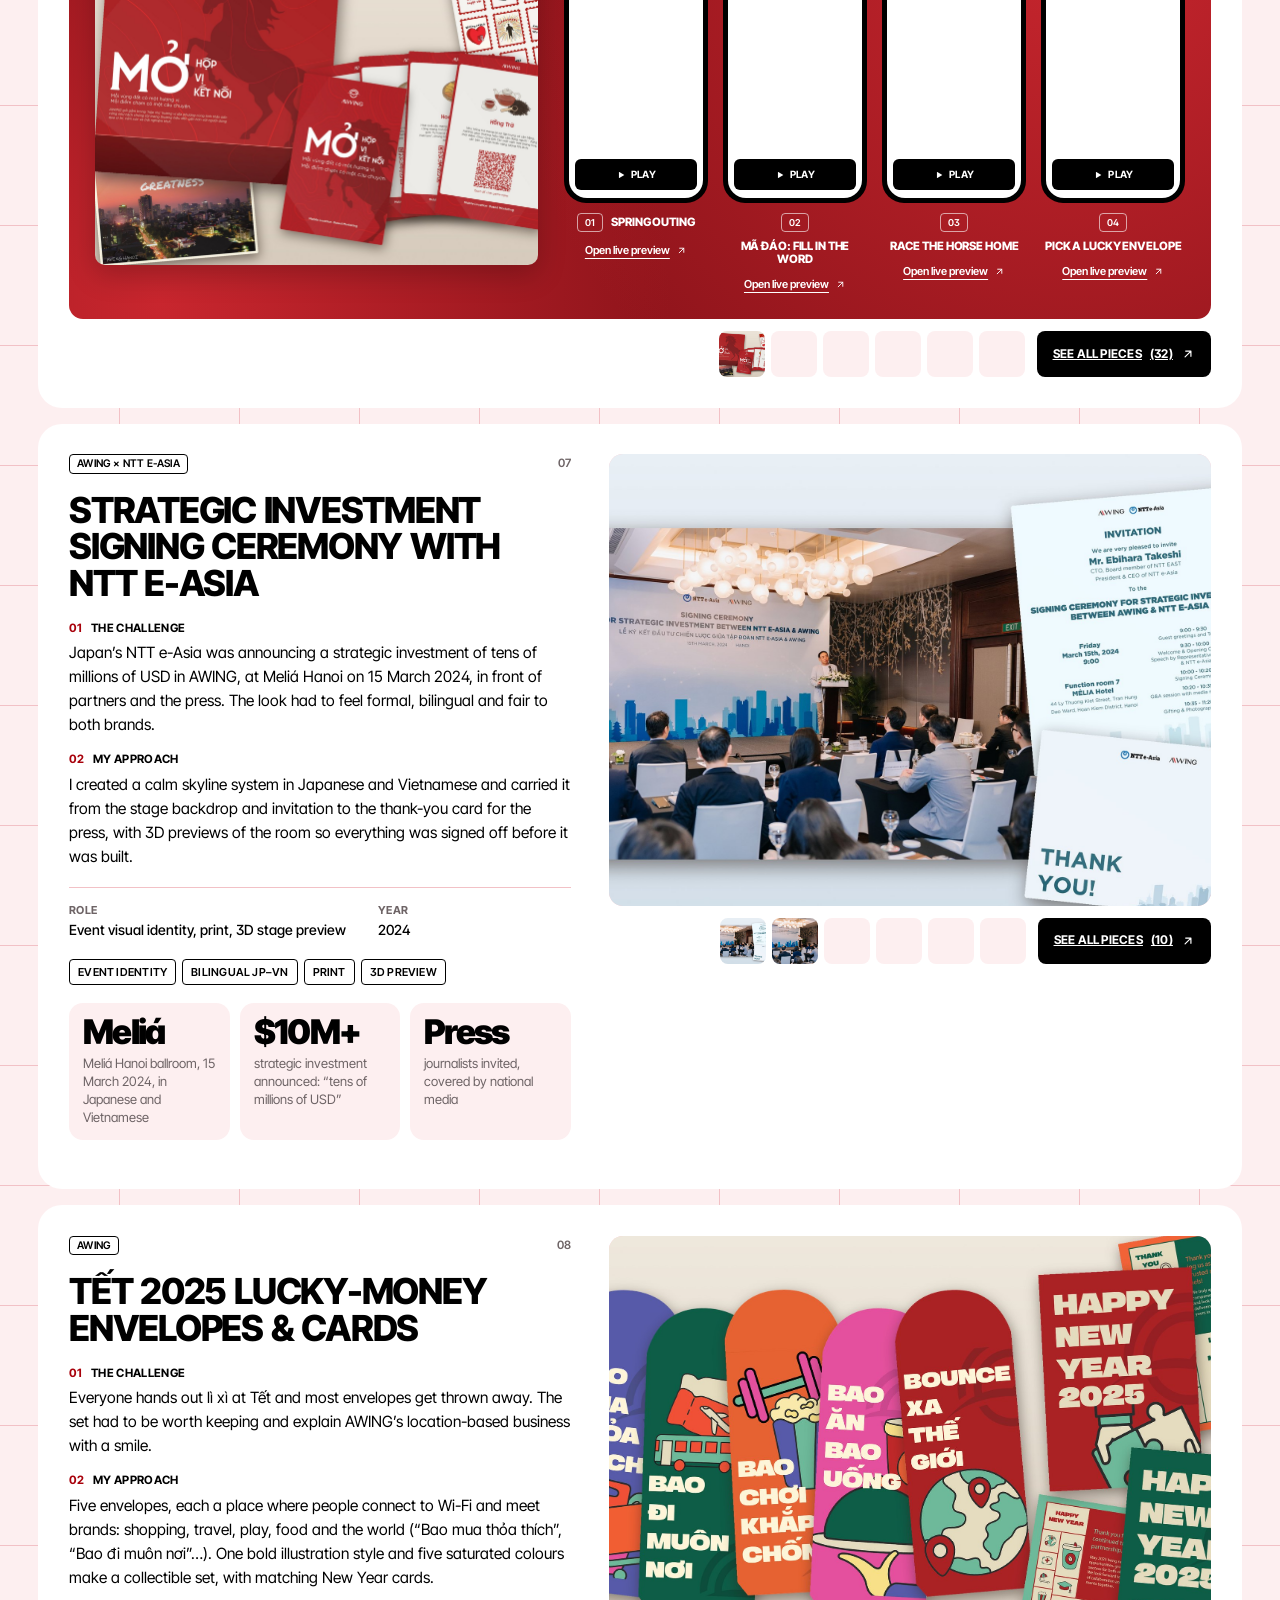
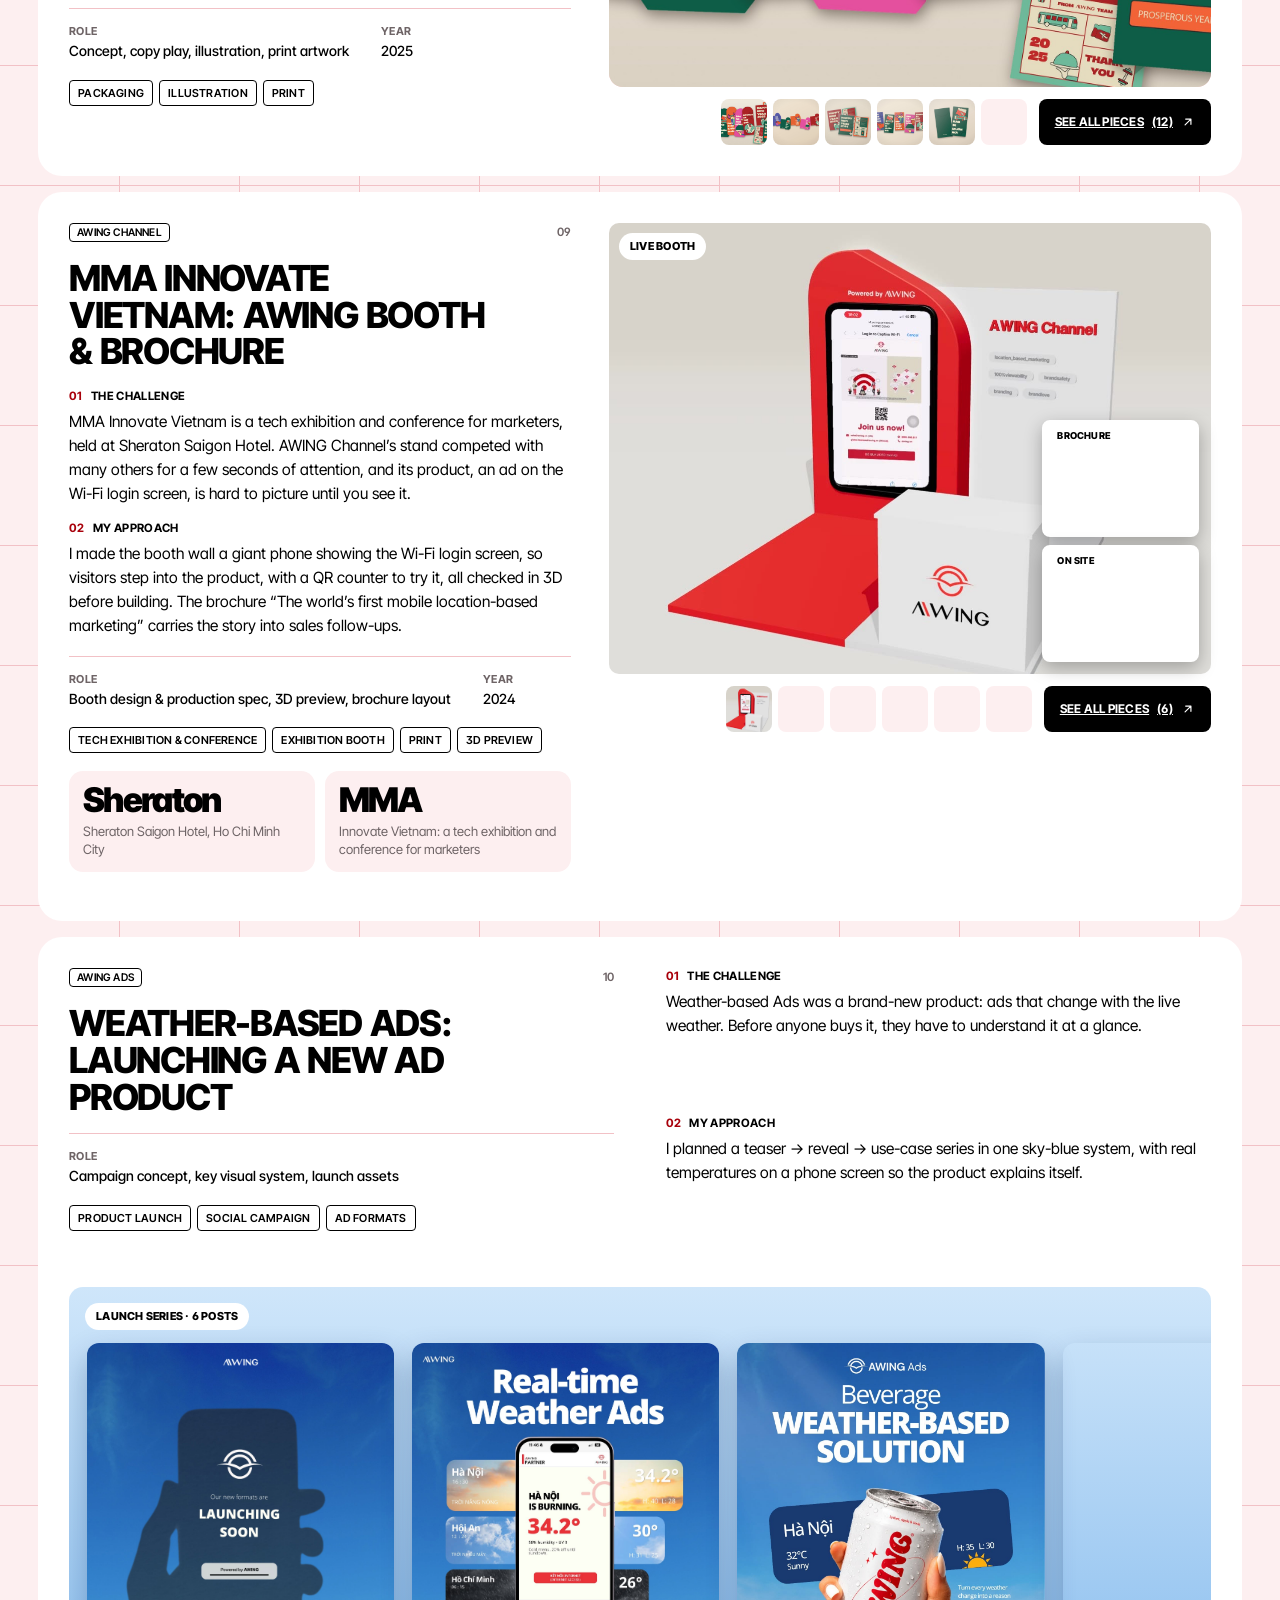
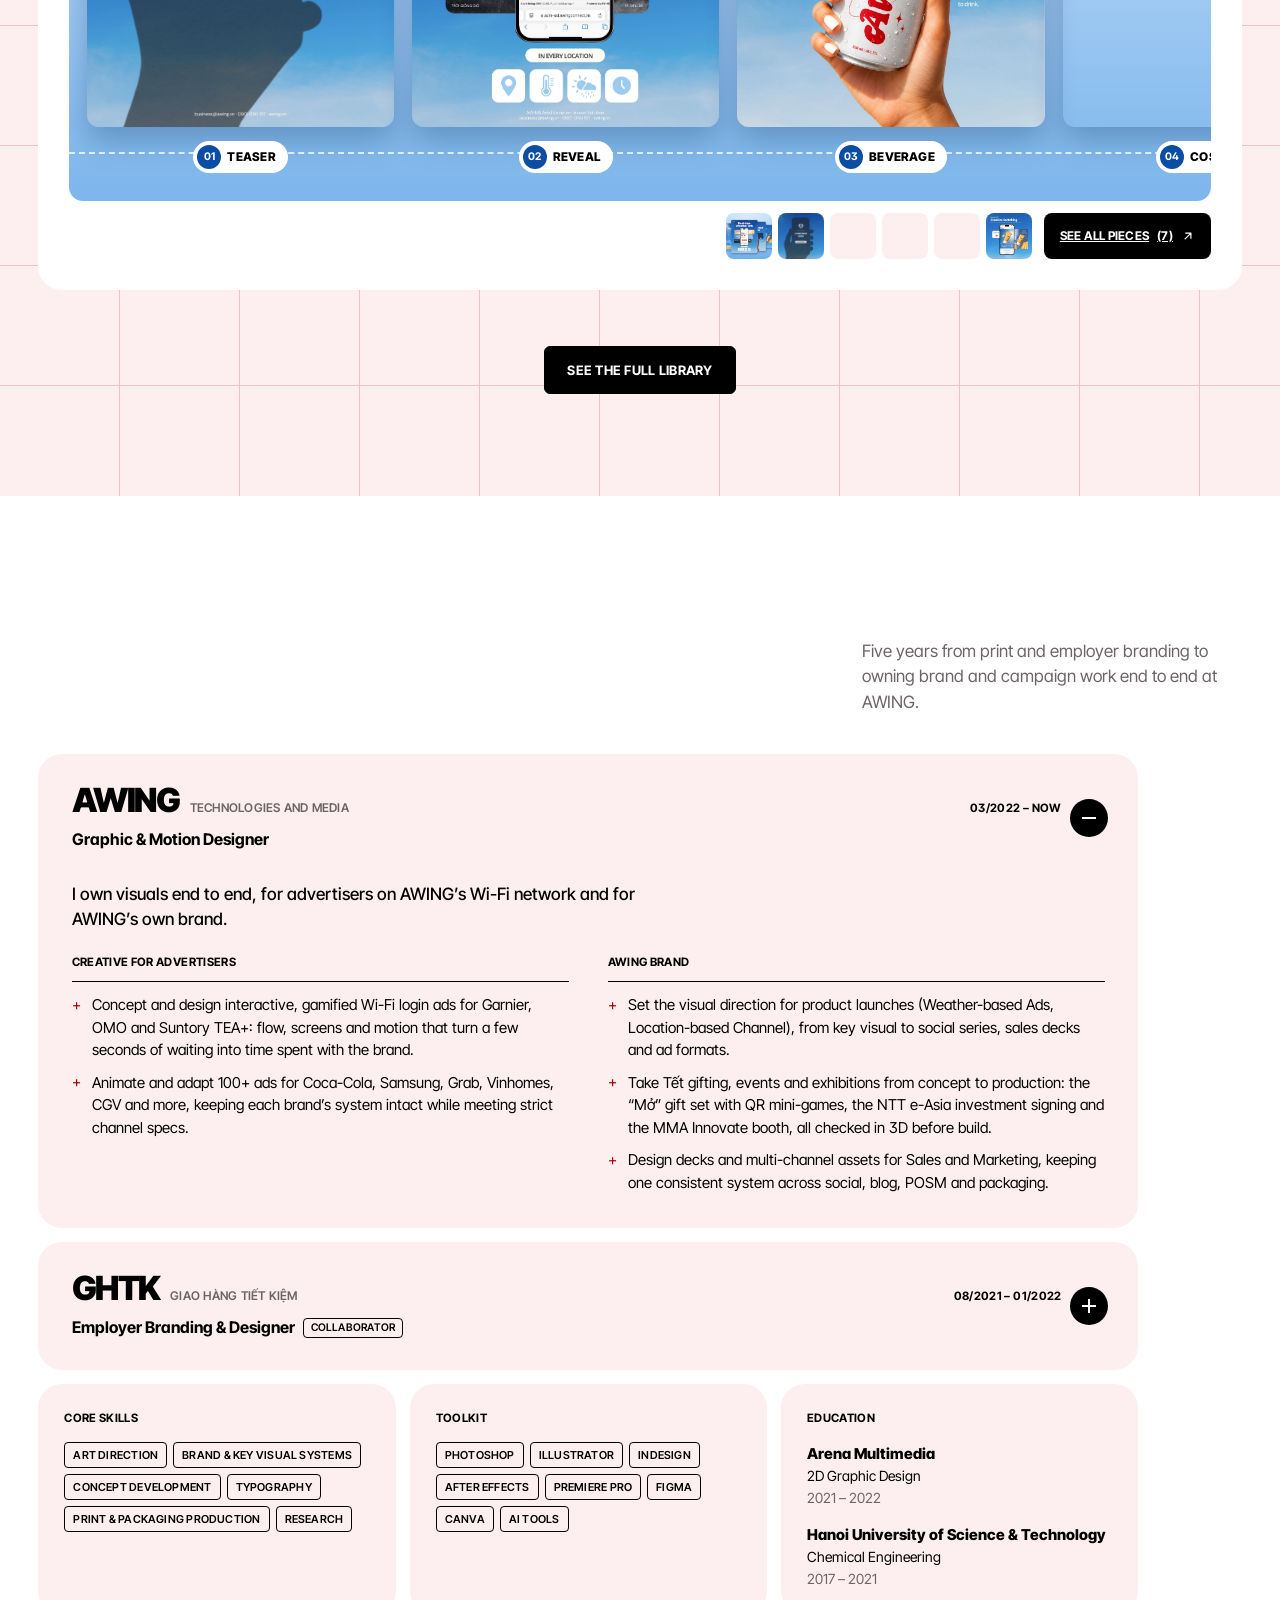
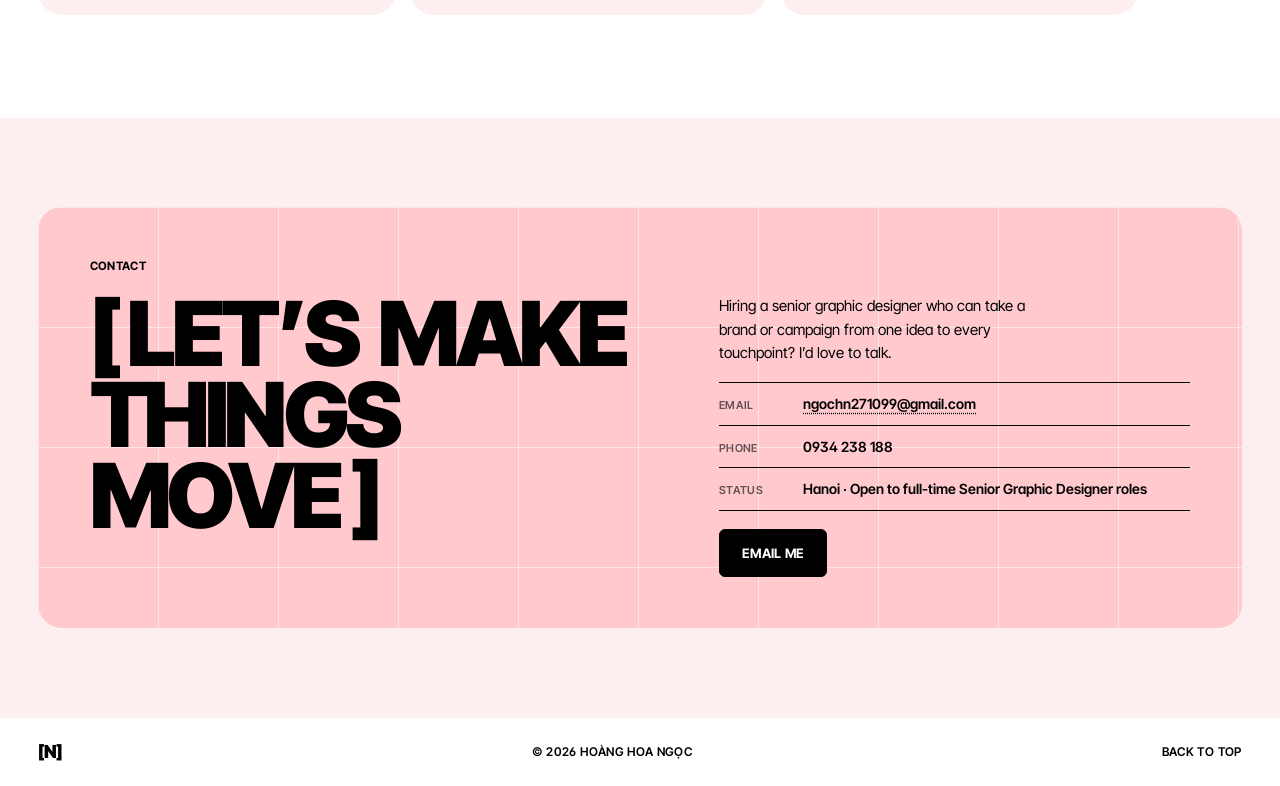
==== commit 0691e171: "TEA+ phone at true screen ratio; card matching screen shows every card - Suntory TEA+: the live ad p" ====
--- a/index.html
+++ b/index.html
@@ -17,7 +17,7 @@
   <link rel="preconnect" href="https://fonts.googleapis.com">
   <link rel="preconnect" href="https://fonts.gstatic.com" crossorigin>
   <link href="https://fonts.googleapis.com/css2?family=Inter+Tight:ital,wght@0,400;0,500;0,600;0,800;0,900;1,800&display=swap&subset=vietnamese" rel="stylesheet">
-  <link rel="stylesheet" href="assets/style.css?v=12">
+  <link rel="stylesheet" href="assets/style.css?v=13">
 </head>
 <body>
   <a class="skip" href="#cases" data-i18n="skip">Skip to work</a>
@@ -225,10 +225,10 @@
       <svg viewBox="0 0 24 24" aria-hidden="true"><path d="M9 5l7 7-7 7"/></svg></button>
   </dialog>
 
-  <script src="assets/files.js?v=12"></script>
-  <script src="assets/mockups.js?v=12"></script>
-  <script src="assets/i18n.js?v=12"></script>
-  <script src="assets/content.js?v=12"></script>
-  <script src="assets/main.js?v=12"></script>
+  <script src="assets/files.js?v=13"></script>
+  <script src="assets/mockups.js?v=13"></script>
+  <script src="assets/i18n.js?v=13"></script>
+  <script src="assets/content.js?v=13"></script>
+  <script src="assets/main.js?v=13"></script>
 </body>
 </html>
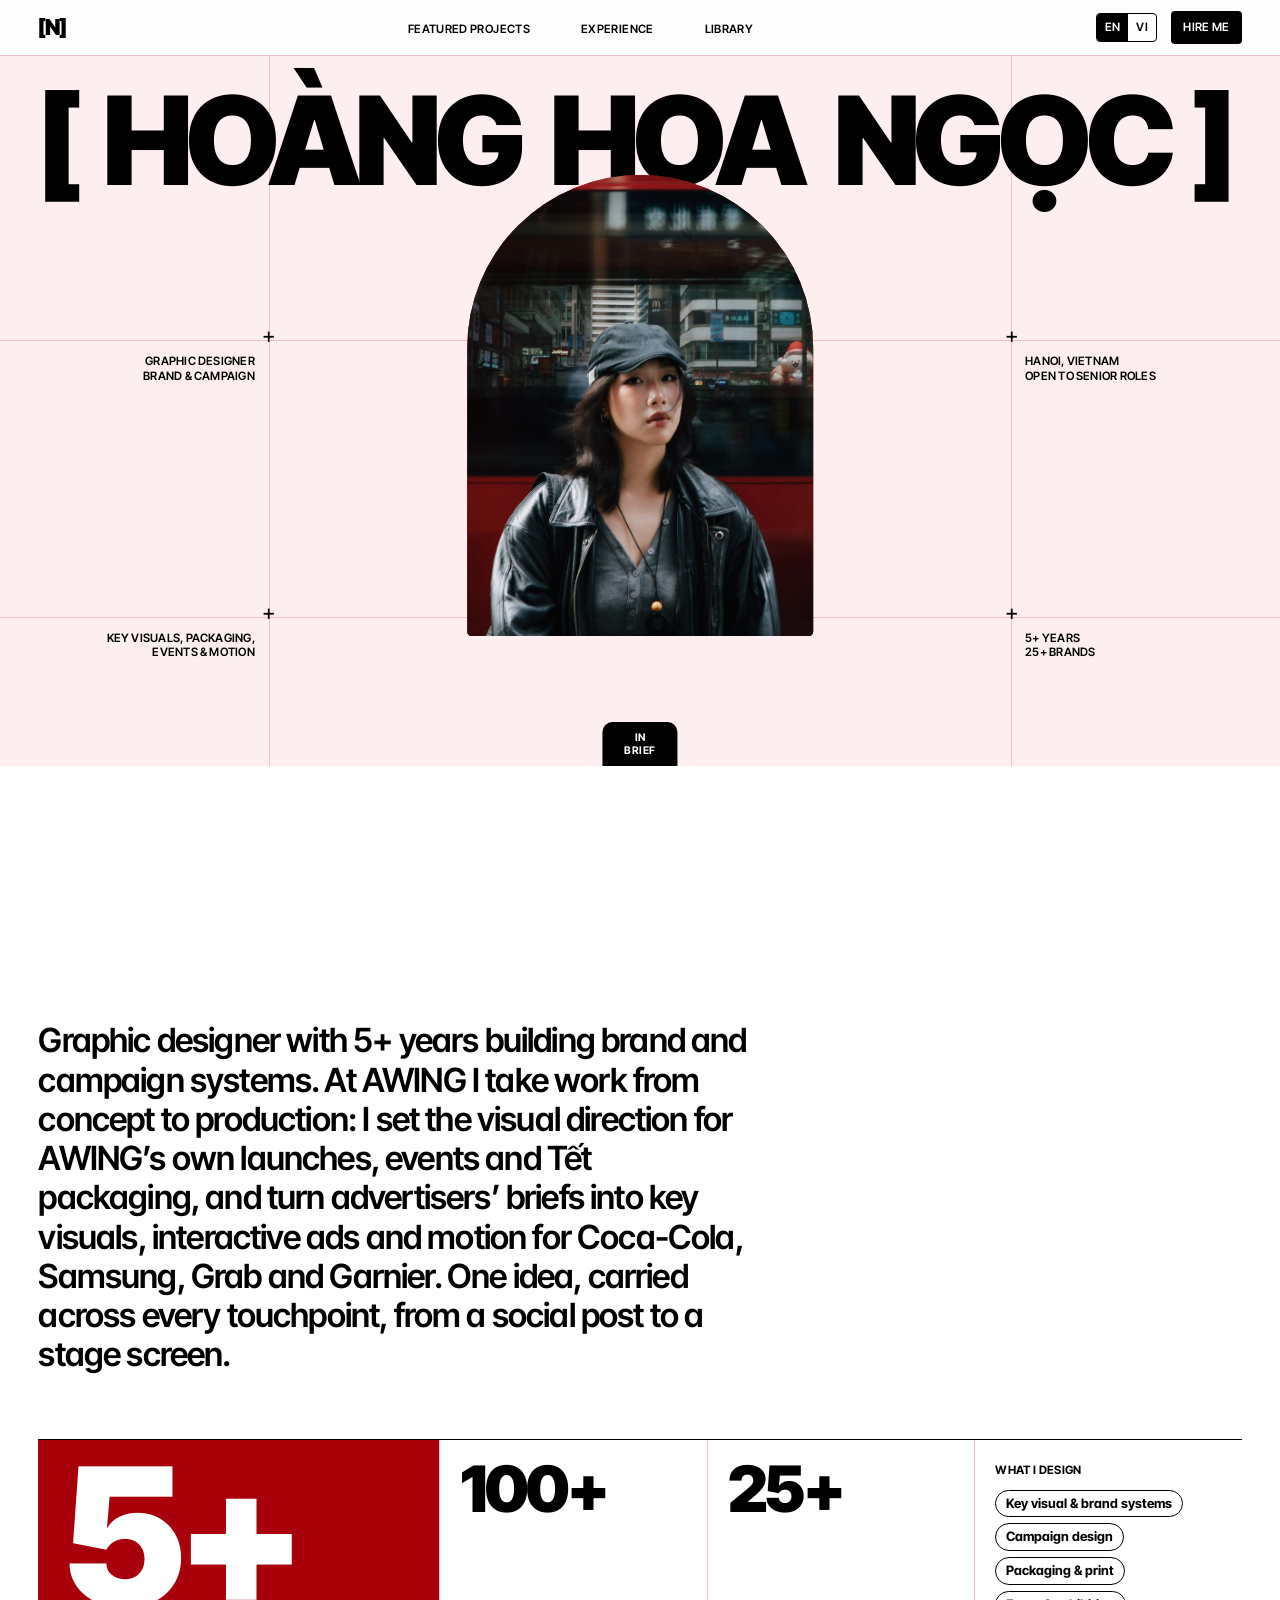
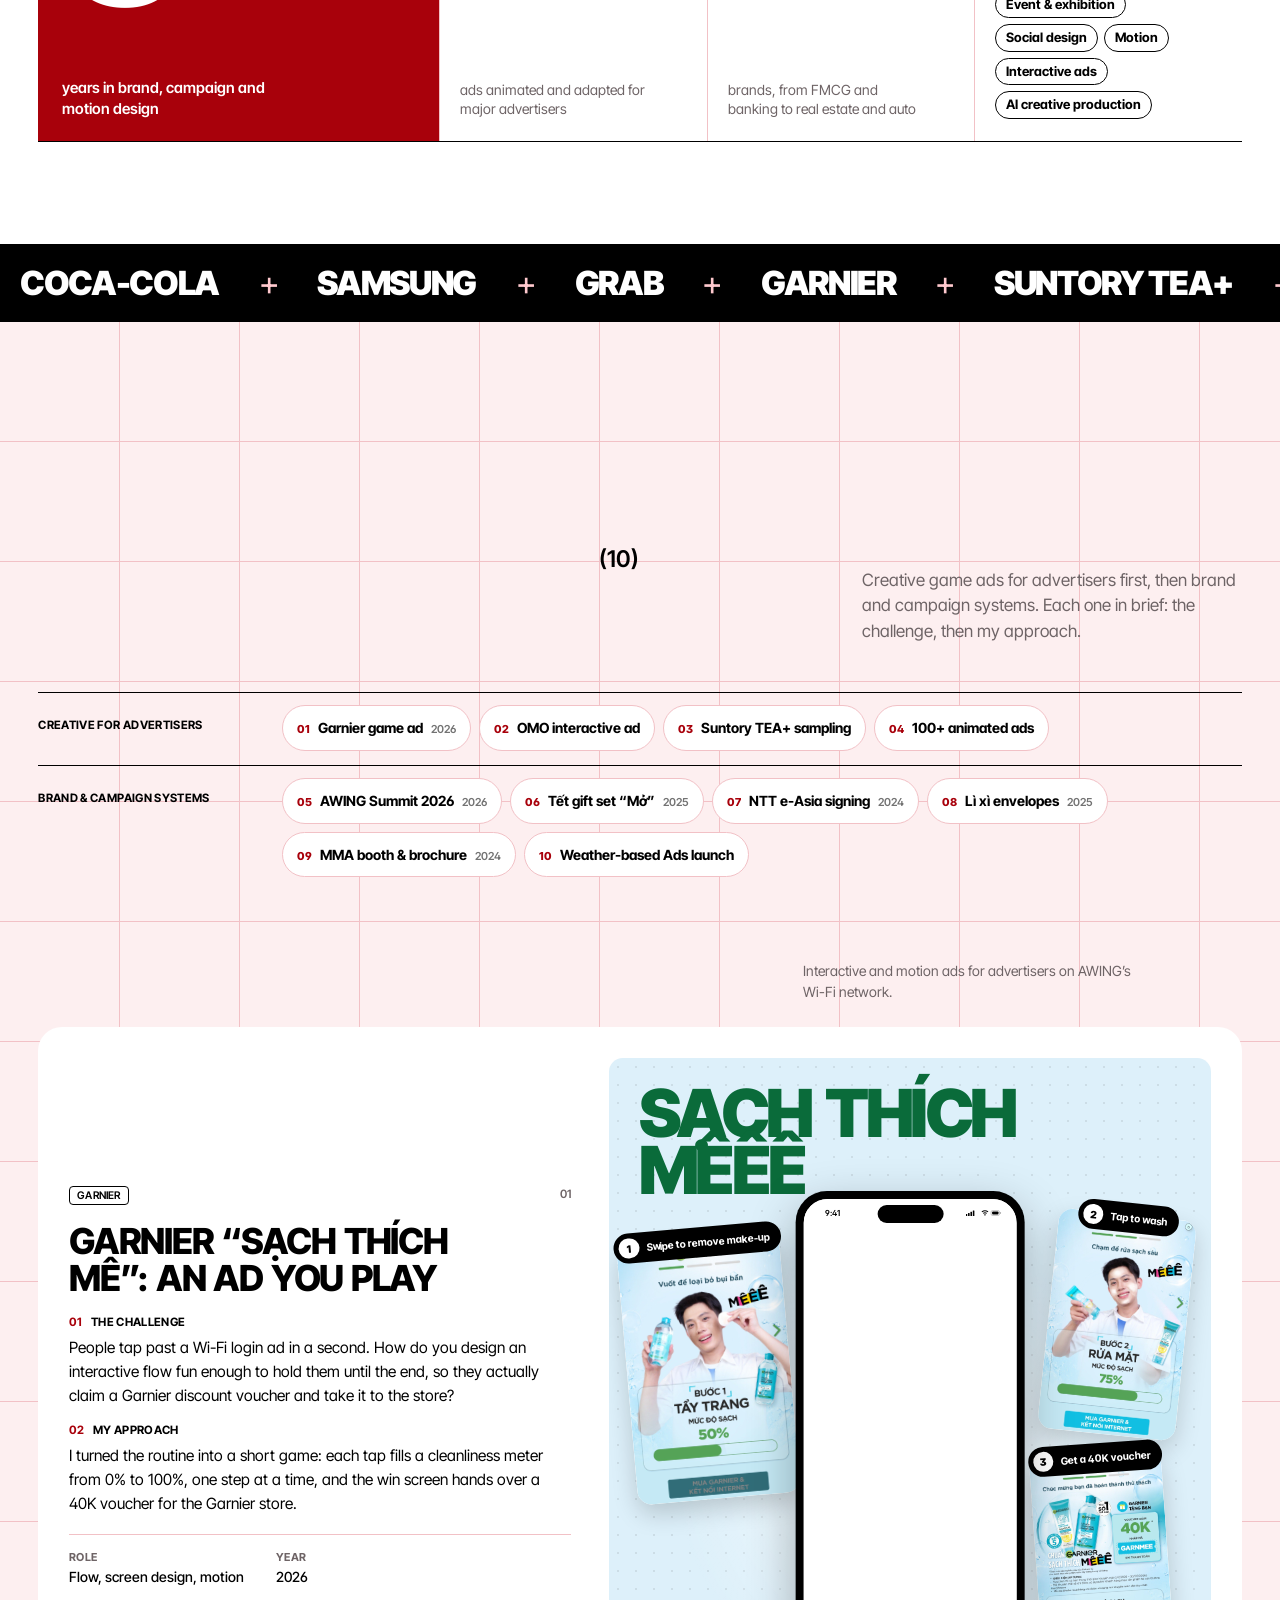
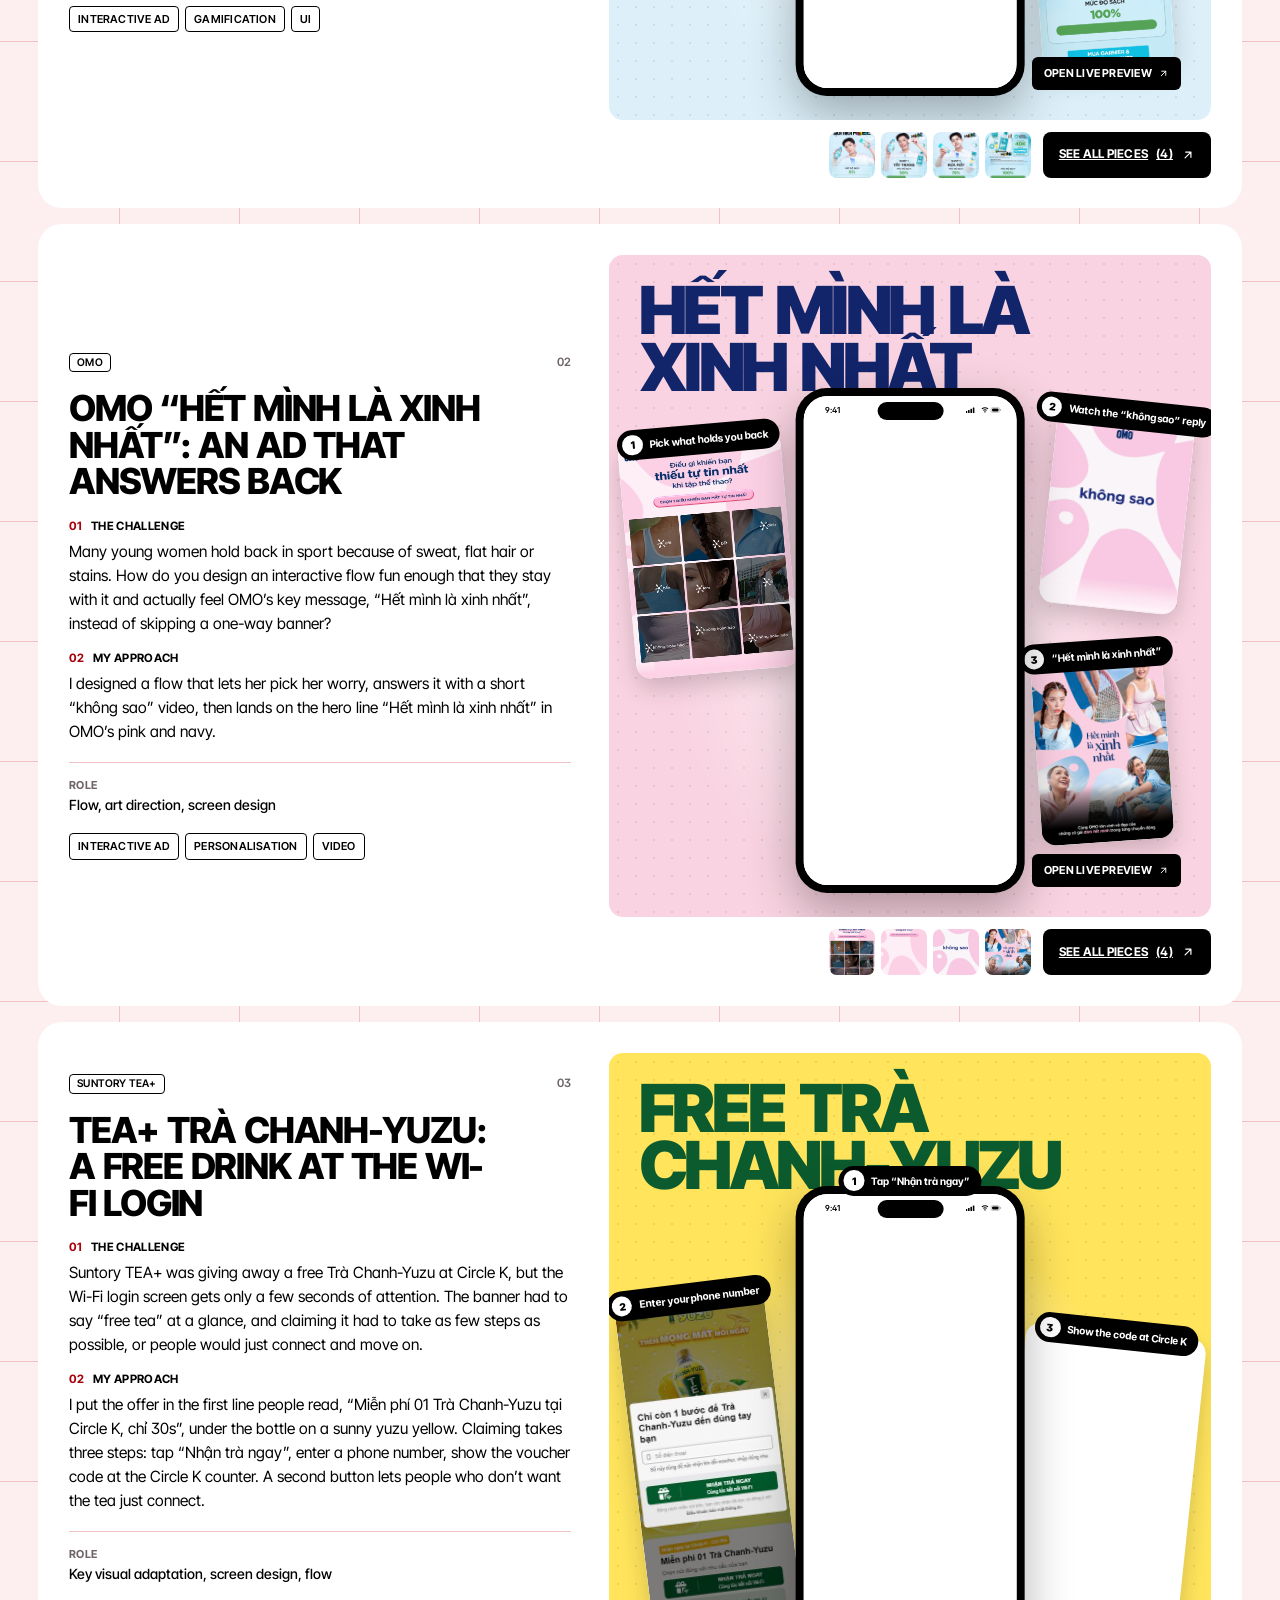
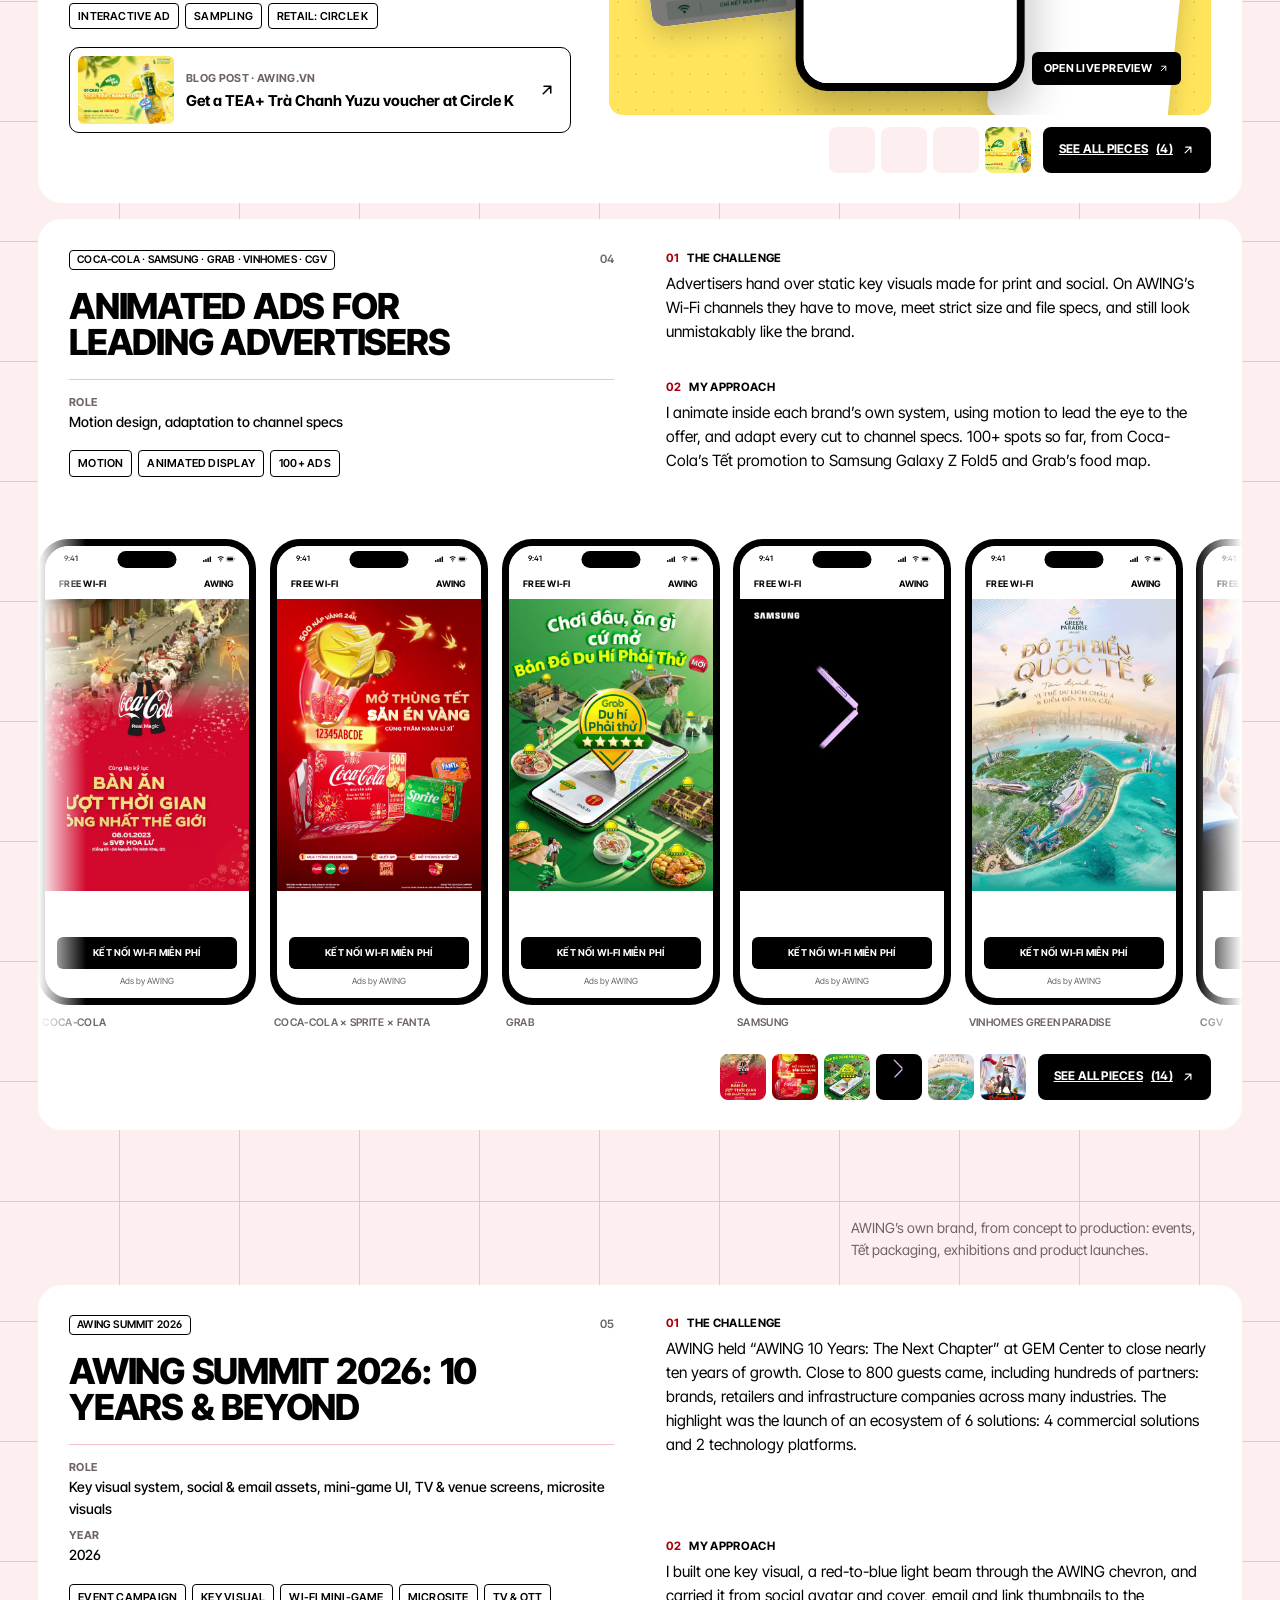
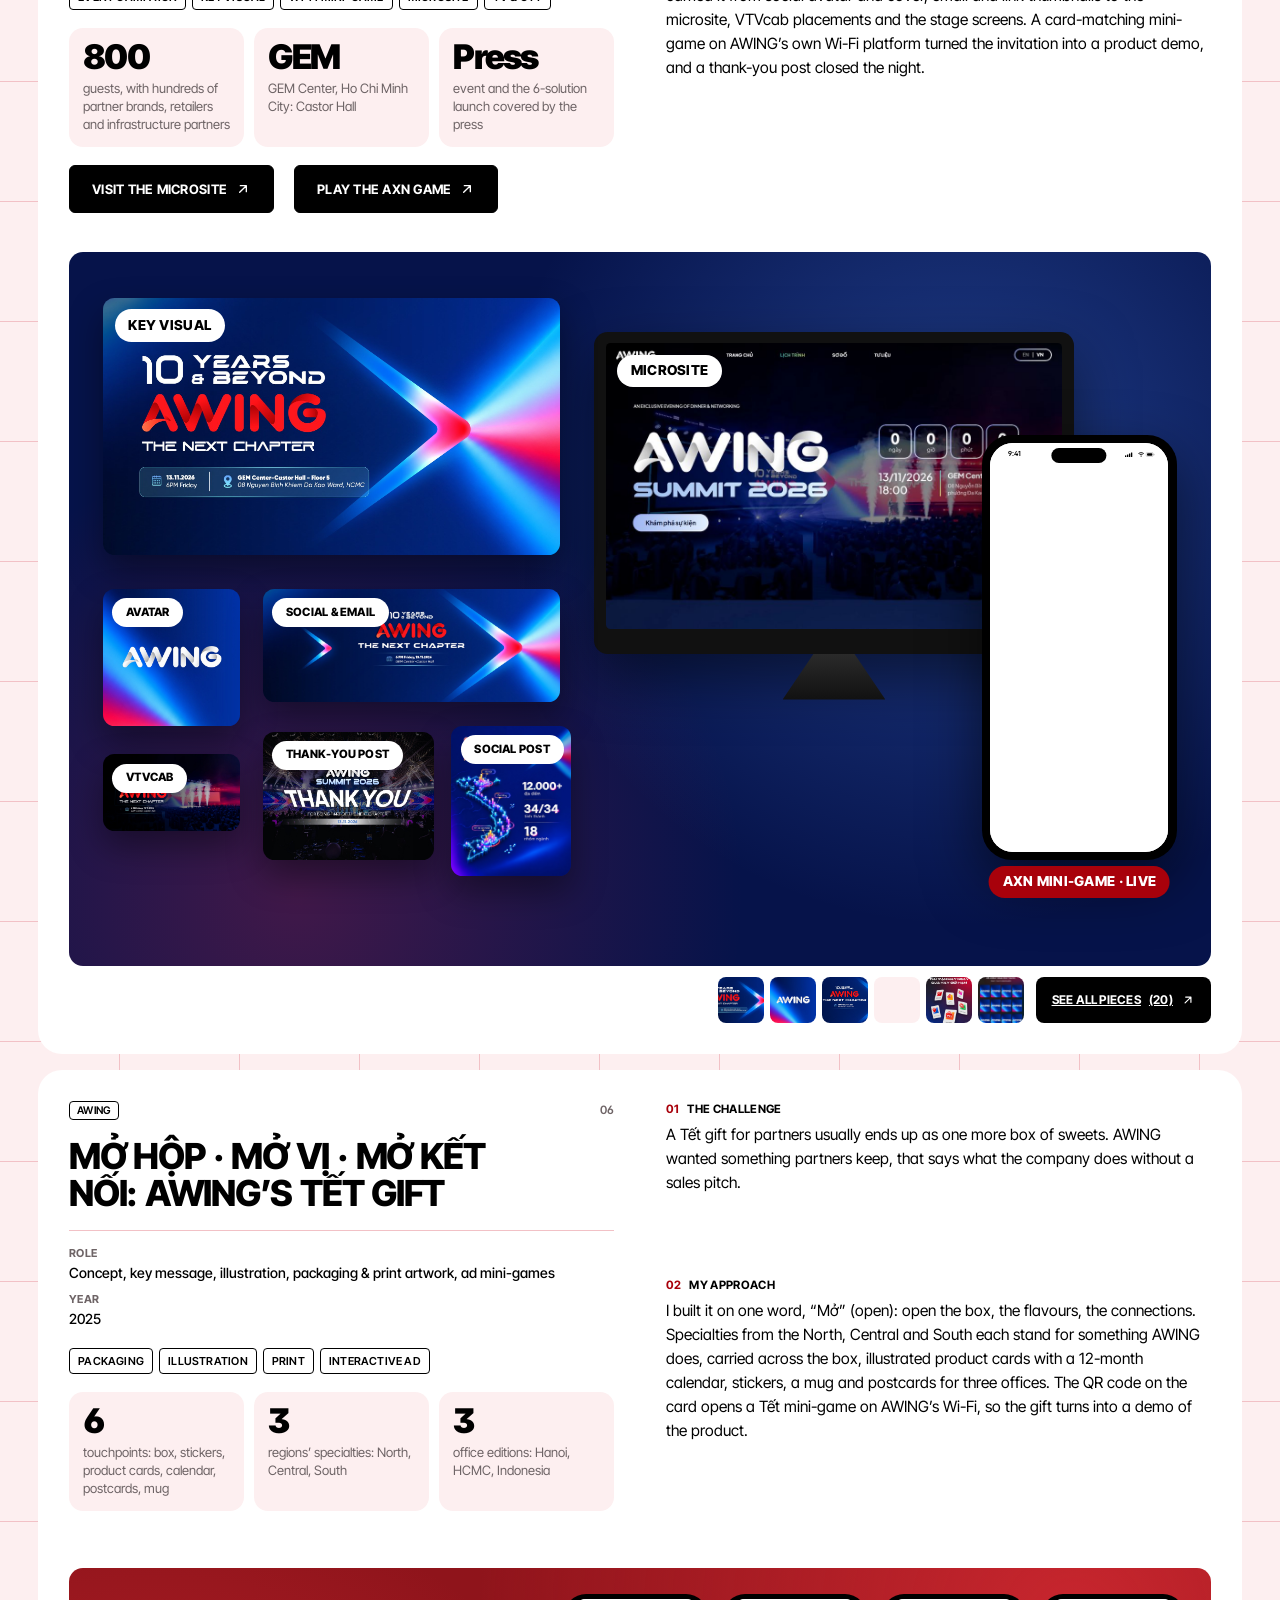
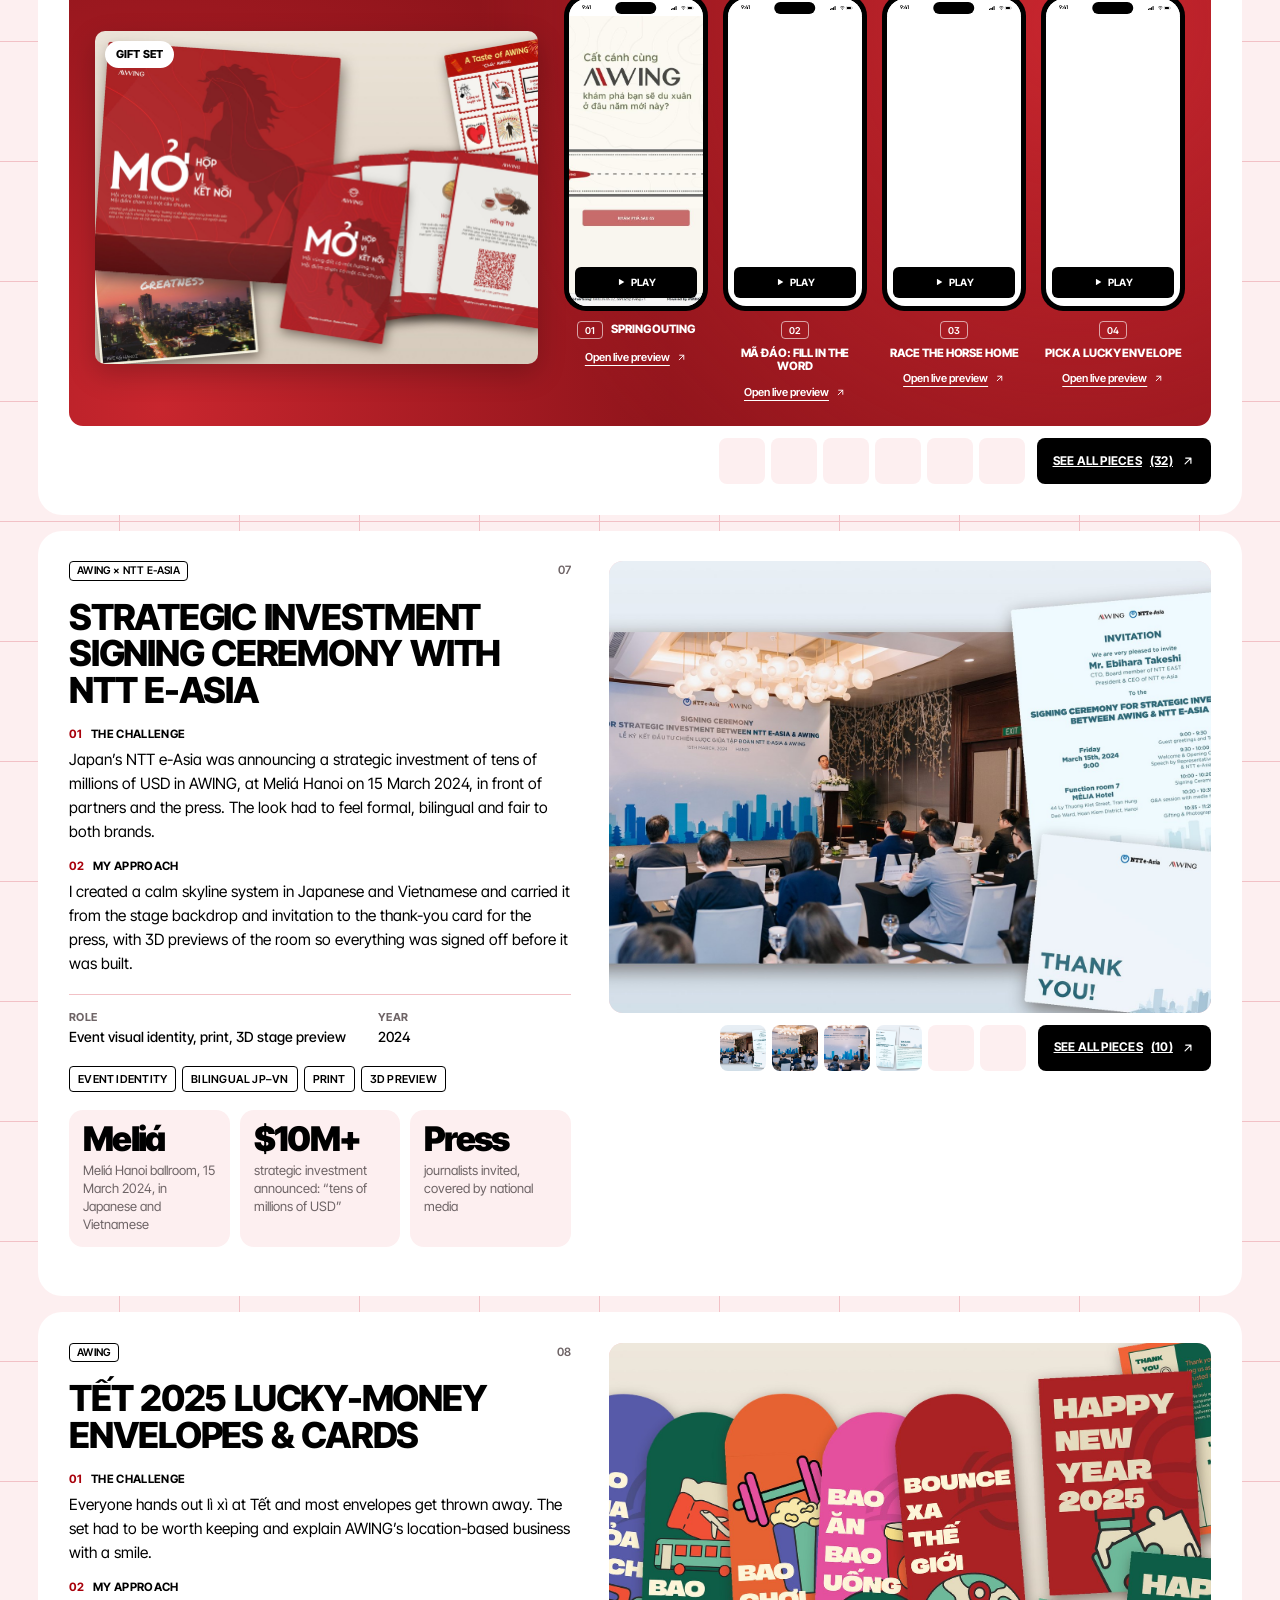
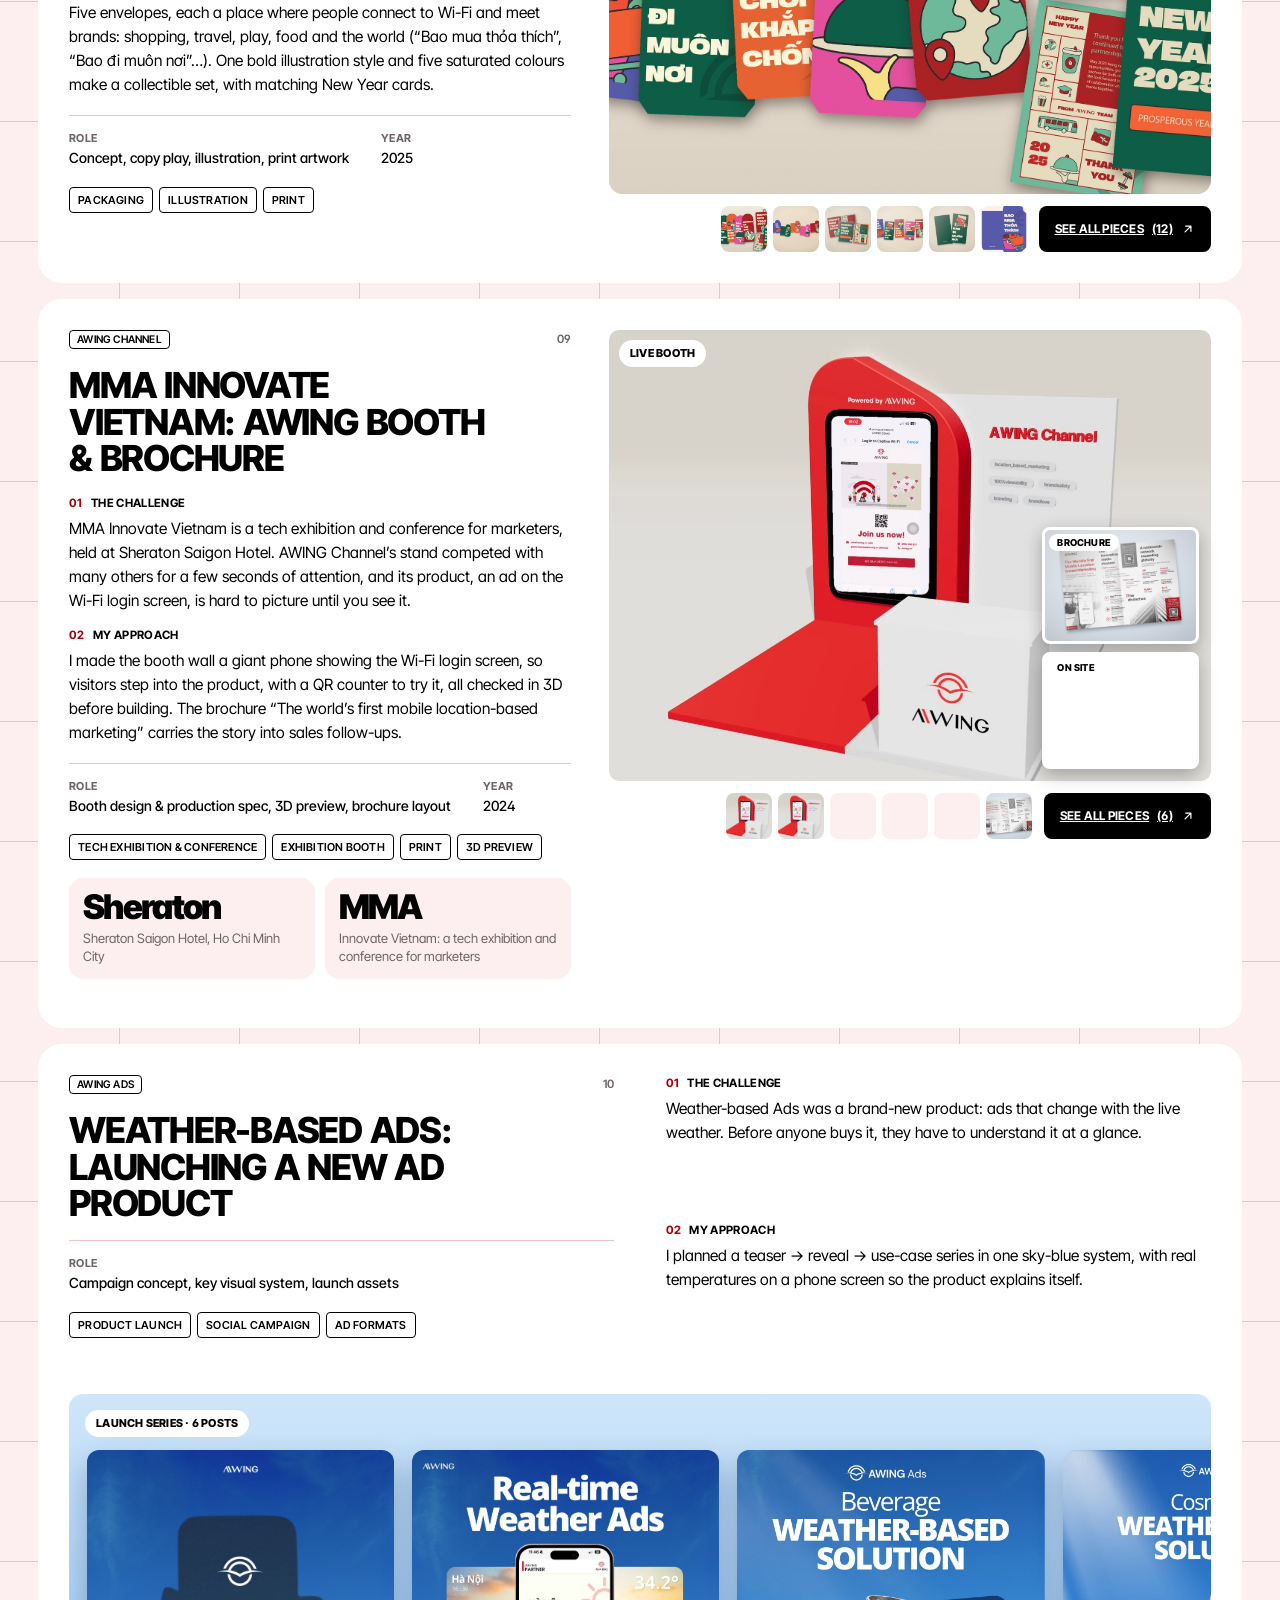
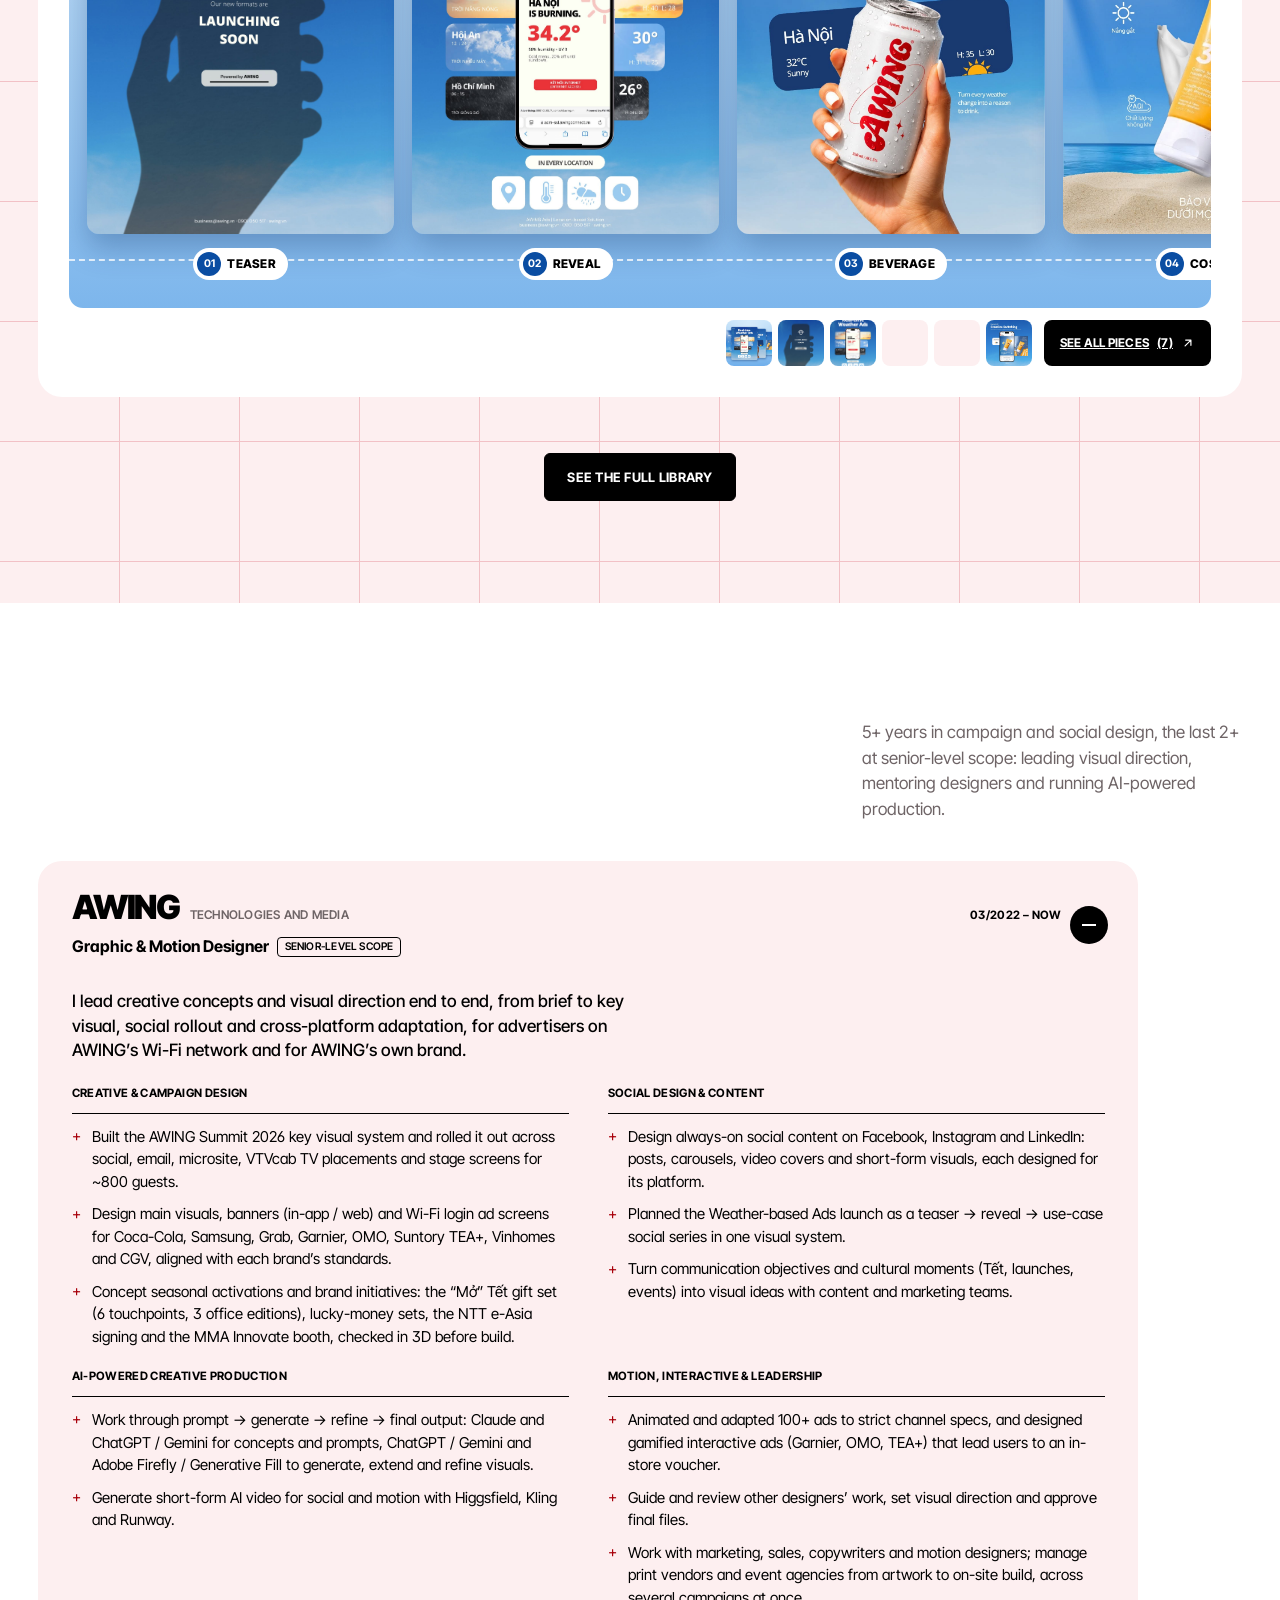
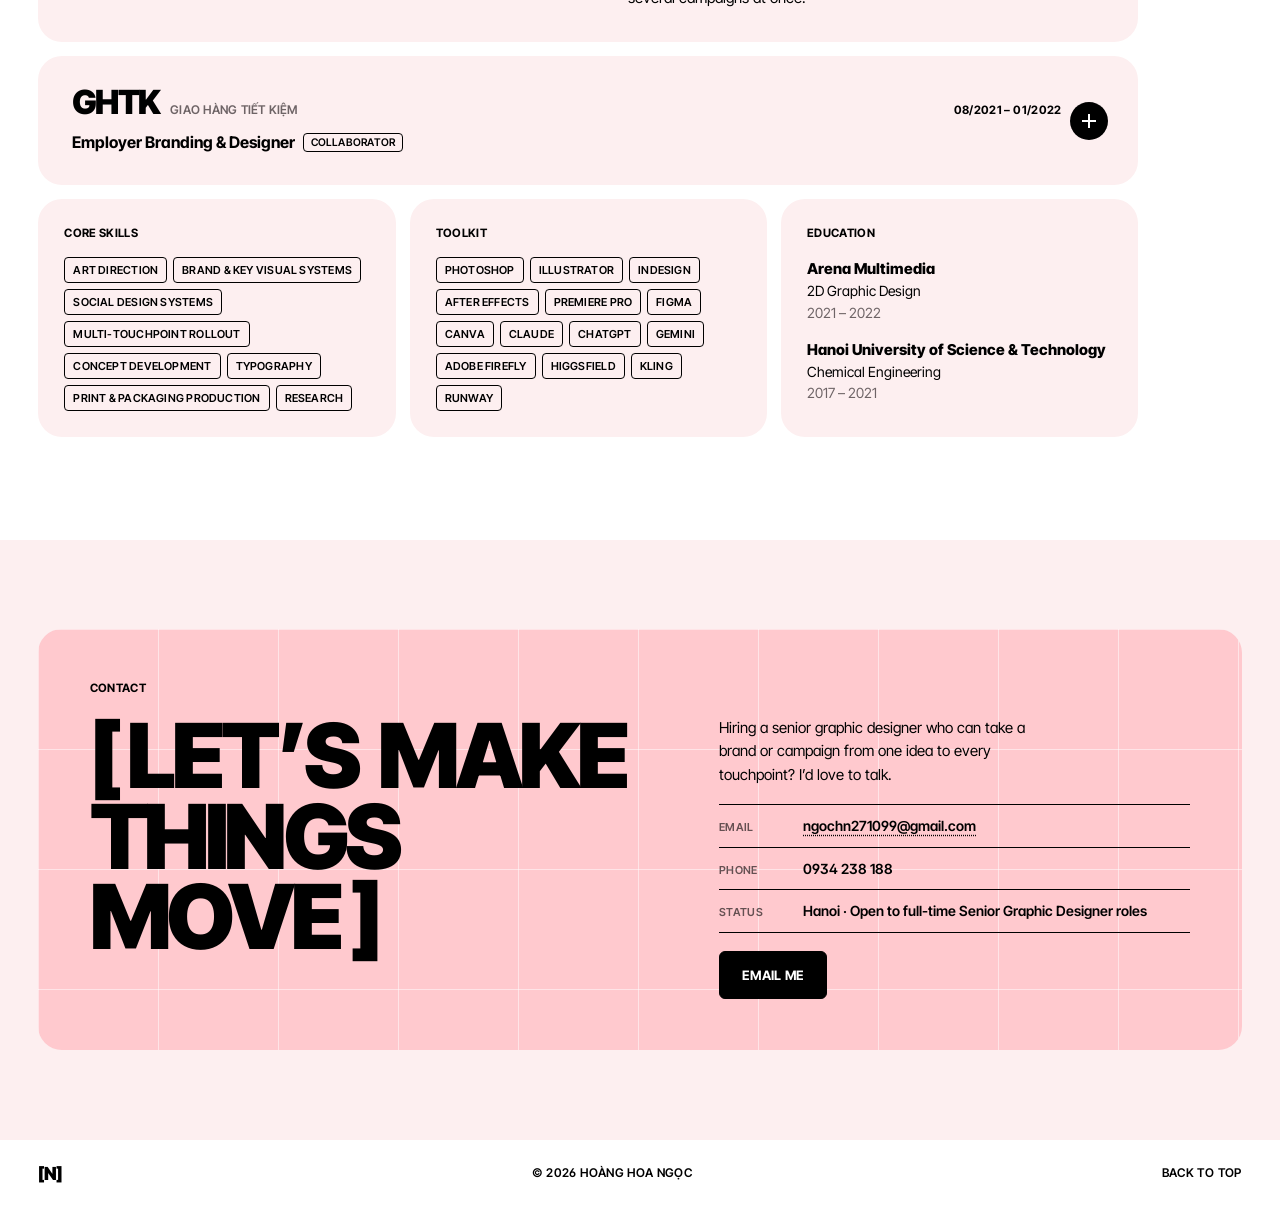
==== commit c21421f3: "Experience matched to senior graphic design JDs; Dynamic Island phones - Experience: grouped into cr" ====
--- a/index.html
+++ b/index.html
@@ -17,7 +17,7 @@
   <link rel="preconnect" href="https://fonts.googleapis.com">
   <link rel="preconnect" href="https://fonts.gstatic.com" crossorigin>
   <link href="https://fonts.googleapis.com/css2?family=Inter+Tight:ital,wght@0,400;0,500;0,600;0,800;0,900;1,800&display=swap&subset=vietnamese" rel="stylesheet">
-  <link rel="stylesheet" href="assets/style.css?v=13">
+  <link rel="stylesheet" href="assets/style.css?v=14">
 </head>
 <body>
   <a class="skip" href="#cases" data-i18n="skip">Skip to work</a>
@@ -79,7 +79,7 @@
         <li class="stat-hero"><b>5+</b><span data-i18n="stats.years">years in brand, campaign and motion design</span></li>
         <li><b>100+</b><span data-i18n="stats.ads">ads animated and adapted for major advertisers</span></li>
         <li><b>25+</b><span data-i18n="stats.brands2">brands, from FMCG and banking to real estate and auto</span></li>
-        <li class="stat-skills"><span class="ss-label" data-i18n="stats.skills">What I design</span><p class="ss-list"><span data-i18n="ss.kv">Key visual &amp; brand systems</span><span data-i18n="ss.campaign">Campaign design</span><span data-i18n="ss.pack">Packaging &amp; print</span><span data-i18n="ss.event">Event &amp; exhibition</span><span>Motion</span><span data-i18n="ss.ads">Interactive ads</span></p></li>
+        <li class="stat-skills"><span class="ss-label" data-i18n="stats.skills">What I design</span><p class="ss-list"><span data-i18n="ss.kv">Key visual &amp; brand systems</span><span data-i18n="ss.campaign">Campaign design</span><span data-i18n="ss.pack">Packaging &amp; print</span><span data-i18n="ss.event">Event &amp; exhibition</span><span data-i18n="ss.social">Social design</span><span>Motion</span><span data-i18n="ss.ads">Interactive ads</span><span data-i18n="ss.ai">AI creative production</span></p></li>
       </ul>
     </section>
 
@@ -107,7 +107,7 @@
     <section class="about experience" id="experience" aria-labelledby="exp-sec-title">
       <header class="sec-head">
         <h2 class="display" id="exp-sec-title"><span data-i18n="exp.title">Experience</span></h2>
-        <p class="lead" data-i18n="exp.secLead">Five years from print and employer branding to owning brand and campaign work end to end at AWING.</p>
+        <p class="lead" data-i18n="exp.secLead">5+ years in campaign and social design, the last 2+ at senior-level scope: leading visual direction, mentoring designers and running AI-powered production.</p>
       </header>
       <div class="about-grid">
         <div class="exp">
@@ -117,25 +117,41 @@
                 <span class="job-co">AWING <span class="muted">Technologies and Media</span></span>
                 <span class="job-date"><span>03/2022 – </span><span data-i18n="exp.now">Now</span></span>
               </span>
-              <span class="job-role">Graphic &amp; Motion Designer</span>
+              <span class="job-role">Graphic &amp; Motion Designer <span class="chip" data-i18n="exp.seniorScope">Senior-level scope</span></span>
               <span class="job-toggle" aria-hidden="true"></span>
             </summary>
             <div class="job-body">
-            <p class="job-sum" data-i18n="x.awing.sum">I own visuals end to end, for advertisers on AWING’s Wi-Fi network and for AWING’s own brand.</p>
+            <p class="job-sum" data-i18n="x2.sum">I lead creative concepts and visual direction end to end, from brief to key visual, social rollout and cross-platform adaptation, for advertisers on AWING’s Wi-Fi network and for AWING’s own brand.</p>
             <div class="scopes">
               <div class="scope">
-                <p class="scope-label" data-i18n="x.awing.g1">Creative for advertisers</p>
-                <ul class="job-points">
-                  <li data-i18n="x.awing.a1">Concept and design interactive, gamified Wi-Fi login ads for Garnier, OMO and Suntory TEA+: flow, screens and motion that turn a few seconds of waiting into time spent with the brand.</li>
-                  <li data-i18n="x.awing.a2">Animate and adapt 100+ ads for Coca-Cola, Samsung, Grab, Vinhomes, CGV and more, keeping each brand’s system intact while meeting strict channel specs.</li>
-                </ul>
-              </div>
-              <div class="scope">
-                <p class="scope-label" data-i18n="x.awing.g2">AWING brand</p>
-                <ul class="job-points">
-                  <li data-i18n="x.awing.b1">Set the visual direction for product launches (Weather-based Ads, Location-based Channel), from key visual to social series, sales decks and ad formats.</li>
-                  <li data-i18n="x.awing.b2">Take Tết gifting, events and exhibitions from concept to production: the “Mở” gift set with QR mini-games, the NTT e-Asia investment signing and the MMA Innovate booth, all checked in 3D before build.</li>
-                  <li data-i18n="x.awing.b3">Design decks and multi-channel assets for Sales and Marketing, keeping one consistent system across social, blog, POSM and packaging.</li>
+                <p class="scope-label" data-i18n="x2.g1">Creative &amp; campaign design</p>
+                <ul class="job-points">
+                  <li data-i18n="x2.a1">Built the AWING Summit 2026 key visual system and rolled it out across social, email, microsite, VTVcab TV placements and stage screens for ~800 guests.</li>
+                  <li data-i18n="x2.a2">Design main visuals, banners (in-app / web) and Wi-Fi login ad screens for Coca-Cola, Samsung, Grab, Garnier, OMO, Suntory TEA+, Vinhomes and CGV, aligned with each brand’s standards.</li>
+                  <li data-i18n="x2.a3">Concept seasonal activations and brand initiatives: the “Mở” Tết gift set (6 touchpoints, 3 office editions), lucky-money sets, the NTT e-Asia signing and the MMA Innovate booth, checked in 3D before build.</li>
+                </ul>
+              </div>
+              <div class="scope">
+                <p class="scope-label" data-i18n="x2.g2">Social design &amp; content</p>
+                <ul class="job-points">
+                  <li data-i18n="x2.b1">Design always-on social content on Facebook, Instagram and LinkedIn: posts, carousels, video covers and short-form visuals, each designed for its platform.</li>
+                  <li data-i18n="x2.b2">Planned the Weather-based Ads launch as a teaser → reveal → use-case social series in one visual system.</li>
+                  <li data-i18n="x2.b3">Turn communication objectives and cultural moments (Tết, launches, events) into visual ideas with content and marketing teams.</li>
+                </ul>
+              </div>
+              <div class="scope">
+                <p class="scope-label" data-i18n="x2.g3">AI-powered creative production</p>
+                <ul class="job-points">
+                  <li data-i18n="x2.c1">Work through prompt → generate → refine → final output: Claude and ChatGPT / Gemini for concepts and prompts, ChatGPT / Gemini and Adobe Firefly / Generative Fill to generate, extend and refine visuals.</li>
+                  <li data-i18n="x2.c2">Generate short-form AI video for social and motion with Higgsfield, Kling and Runway.</li>
+                </ul>
+              </div>
+              <div class="scope">
+                <p class="scope-label" data-i18n="x2.g4">Motion, interactive &amp; leadership</p>
+                <ul class="job-points">
+                  <li data-i18n="x2.d1">Animated and adapted 100+ ads to strict channel specs, and designed gamified interactive ads (Garnier, OMO, TEA+) that lead users to an in-store voucher.</li>
+                  <li data-i18n="x2.d2">Guide and review other designers’ work, set visual direction and approve final files.</li>
+                  <li data-i18n="x2.d3">Work with marketing, sales, copywriters and motion designers; manage print vendors and event agencies from artwork to on-site build, across several campaigns at once.</li>
                 </ul>
               </div>
             </div>
@@ -165,6 +181,8 @@
               <ul class="chips">
                 <li data-i18n="sk.ad">Art direction</li>
                 <li data-i18n="sk.brand">Brand &amp; key visual systems</li>
+                <li data-i18n="sk.social">Social design systems</li>
+                <li data-i18n="sk.rollout">Multi-touchpoint rollout</li>
                 <li data-i18n="sk.concept">Concept development</li>
                 <li data-i18n="sk.type">Typography</li>
                 <li data-i18n="sk.print">Print &amp; packaging production</li>
@@ -174,7 +192,7 @@
             <div class="card">
               <p class="card-label" data-i18n="exp.tools">Toolkit</p>
               <ul class="chips">
-                <li>Photoshop</li><li>Illustrator</li><li>InDesign</li><li>After Effects</li><li>Premiere Pro</li><li>Figma</li><li>Canva</li><li data-i18n="exp.ai">AI tools</li>
+                <li>Photoshop</li><li>Illustrator</li><li>InDesign</li><li>After Effects</li><li>Premiere Pro</li><li>Figma</li><li>Canva</li><li>Claude</li><li>ChatGPT</li><li>Gemini</li><li>Adobe Firefly</li><li>Higgsfield</li><li>Kling</li><li>Runway</li>
               </ul>
             </div>
             <div class="card">
@@ -225,10 +243,10 @@
       <svg viewBox="0 0 24 24" aria-hidden="true"><path d="M9 5l7 7-7 7"/></svg></button>
   </dialog>
 
-  <script src="assets/files.js?v=13"></script>
-  <script src="assets/mockups.js?v=13"></script>
-  <script src="assets/i18n.js?v=13"></script>
-  <script src="assets/content.js?v=13"></script>
-  <script src="assets/main.js?v=13"></script>
+  <script src="assets/files.js?v=14"></script>
+  <script src="assets/mockups.js?v=14"></script>
+  <script src="assets/i18n.js?v=14"></script>
+  <script src="assets/content.js?v=14"></script>
+  <script src="assets/main.js?v=14"></script>
 </body>
 </html>
--- a/assets/style.css
+++ b/assets/style.css
@@ -1094,3 +1094,36 @@
   .sr-item[aria-hidden="true"] { display: none; }
 }
 @media (max-width: 600px) { .sr-media { height: 240px; } }
+
+/* ---------- Phone mock-ups: iPhone with Dynamic Island + status bar ----------
+   The status bar sits above the screen content, so a 375×812 ad keeps its real ratio underneath it. */
+.phone-screen { container-type: inline-size; }
+.phone .phone-screen,
+.artboard .phone .phone-screen,
+.sc-phone .phone .phone-screen,
+.gp .phone .phone-screen { aspect-ratio: 375 / 861; }
+.phone-screen > .live-start { inset: 13cqw 0 0 0; }
+.phone-screen > iframe { top: 13cqw; }
+.phone-island { display: none; }
+.phone-screen::before,
+.rp-screen::before {
+  content: '9:41'; position: absolute; z-index: 3; left: 0; right: 0; top: 0;
+  display: flex; align-items: center; box-sizing: border-box;
+  font-family: -apple-system, 'SF Pro Text', 'Inter Tight', 'Helvetica Neue', Arial, sans-serif; font-weight: 600; color: #000; letter-spacing: -.01em; line-height: 1;
+  background: #fff url("data:image/svg+xml,%3Csvg xmlns='http://www.w3.org/2000/svg' viewBox='0 0 68 12'%3E%3Cg fill='black'%3E%3Crect x='0' y='8' width='3' height='4' rx='.7'/%3E%3Crect x='4.5' y='6' width='3' height='6' rx='.7'/%3E%3Crect x='9' y='3.5' width='3' height='8.5' rx='.7'/%3E%3Crect x='13.5' y='1' width='3' height='11' rx='.7'/%3E%3Cpath d='M30 3.2a10 10 0 0 1 13 0l-1.3 1.4a8 8 0 0 0-10.4 0zM32.6 6a6 6 0 0 1 7.8 0l-1.3 1.4a4 4 0 0 0-5.2 0zM36.5 11.5l-2-2a2.8 2.8 0 0 1 4 0z'/%3E%3Crect x='48' y='1' width='16' height='10' rx='3' fill='none' stroke='black' stroke-opacity='.4'/%3E%3Crect x='50' y='3' width='12' height='6' rx='1.6'/%3E%3Crect x='65' y='4' width='1.6' height='4' rx='.8' fill-opacity='.4'/%3E%3C/g%3E%3C/svg%3E") no-repeat;
+}
+.phone-screen::after,
+.rp-screen::after {
+  content: ''; position: absolute; z-index: 4; left: 50%; translate: -50% 0;
+  background: #000; border-radius: 999px;
+}
+/* sizes for .phone (the screen is its own container) */
+.phone-screen::before { height: 13cqw; padding-left: 10cqw; font-size: 3.9cqw; background-size: 17cqw auto; background-position: right 7cqw center; }
+.phone-screen::after { top: 2.6cqw; width: 31cqw; height: 8.6cqw; }
+/* sizes for the reel phones (the phone frame is the container) */
+.rp-phone { container-type: inline-size; }
+.rp-screen { position: relative; padding-top: 12.4cqw; aspect-ratio: 9 / 20; }
+.rp-screen.is-still { aspect-ratio: 9 / 20; }
+.rp-screen::before { height: 12.4cqw; padding-left: 9.5cqw; font-size: 3.7cqw; background-size: 16cqw auto; background-position: right 6.6cqw center; }
+.rp-screen::after { top: 2.4cqw; width: 29cqw; height: 8.2cqw; }
+.rp-bar { padding-top: 6px; }
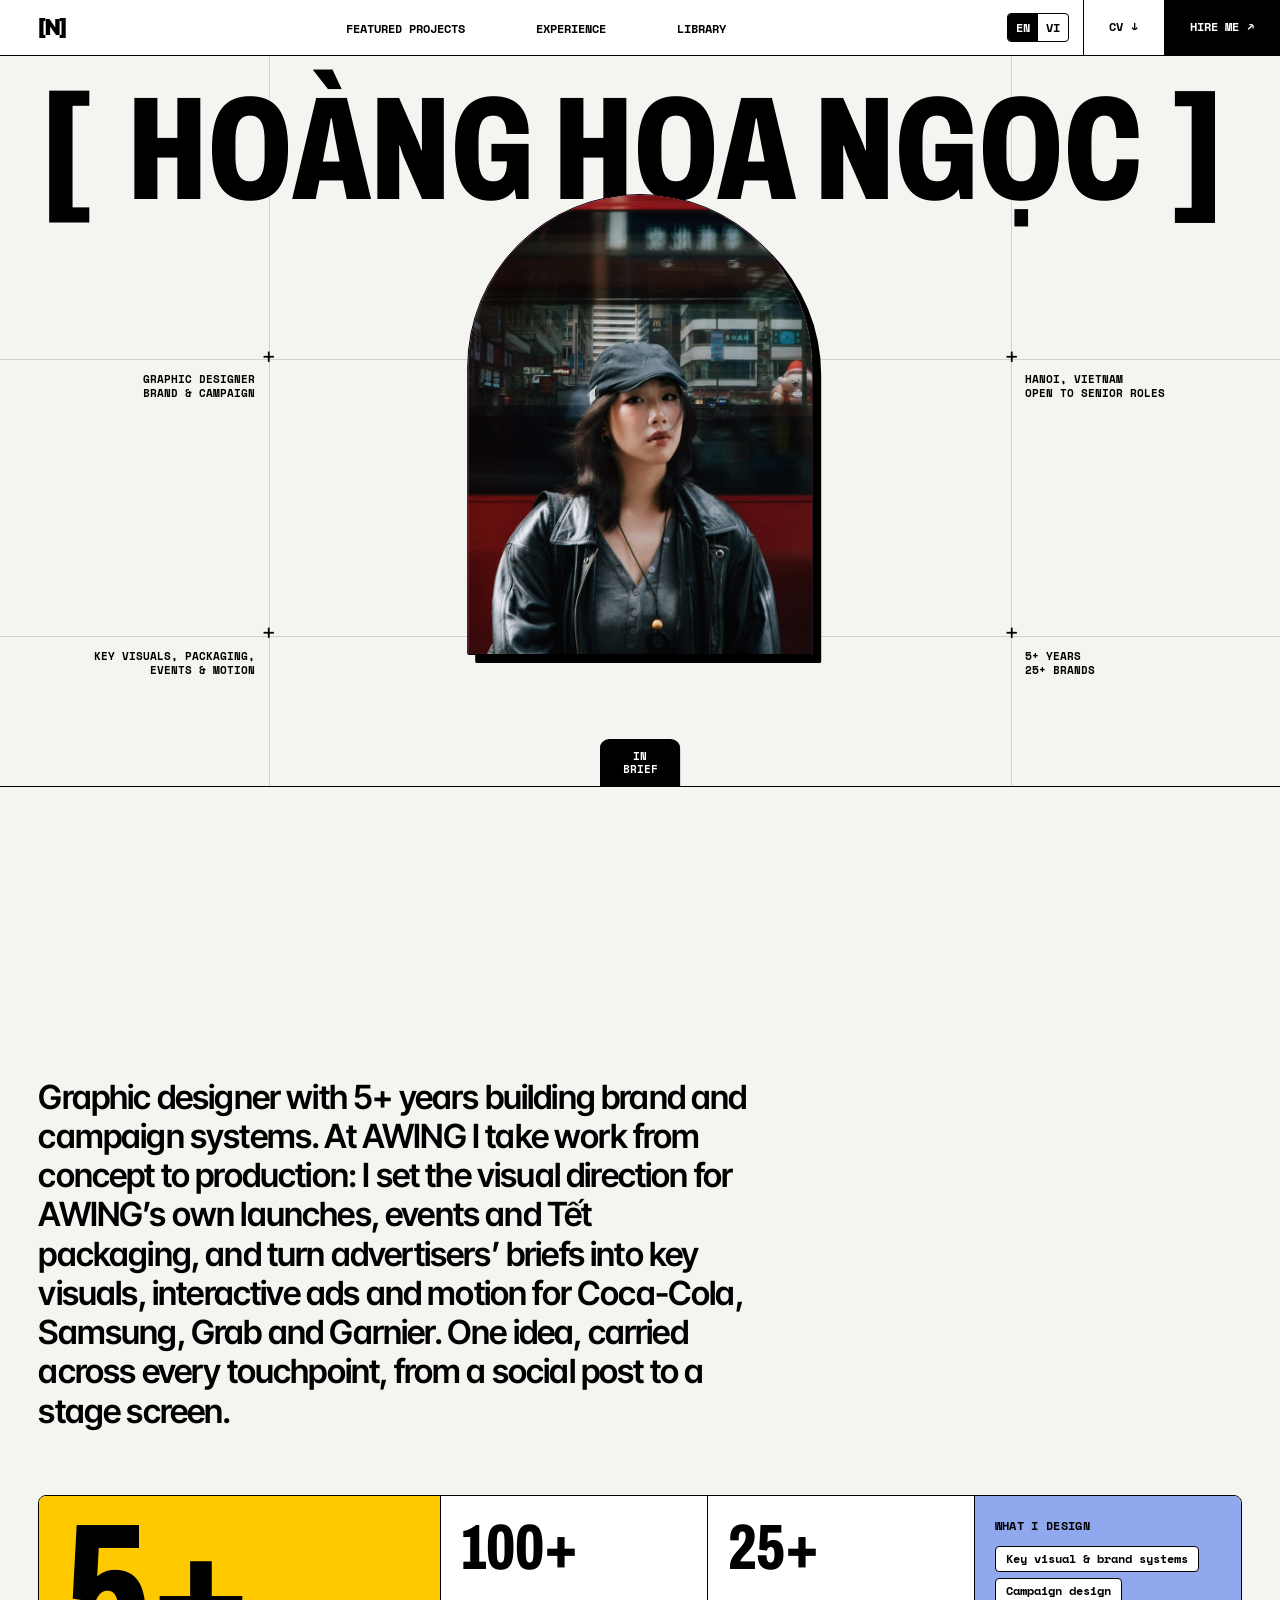
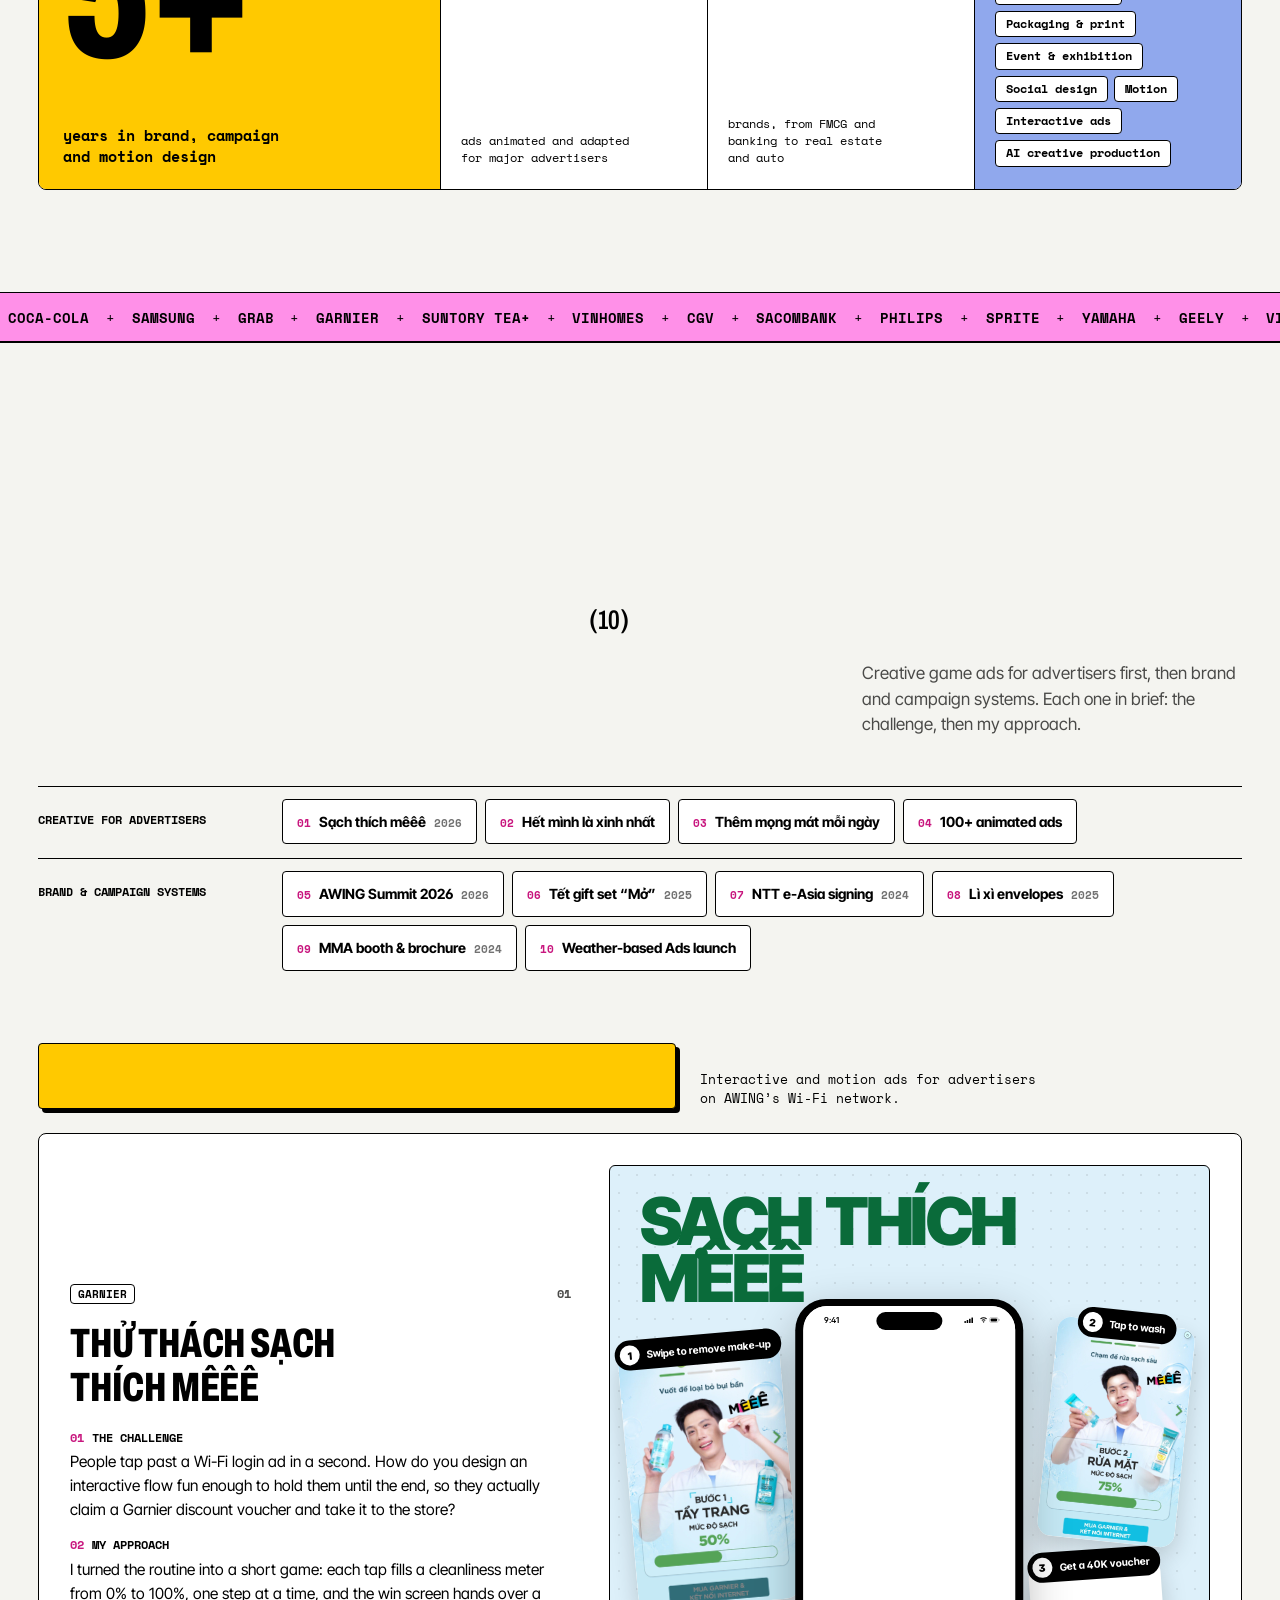
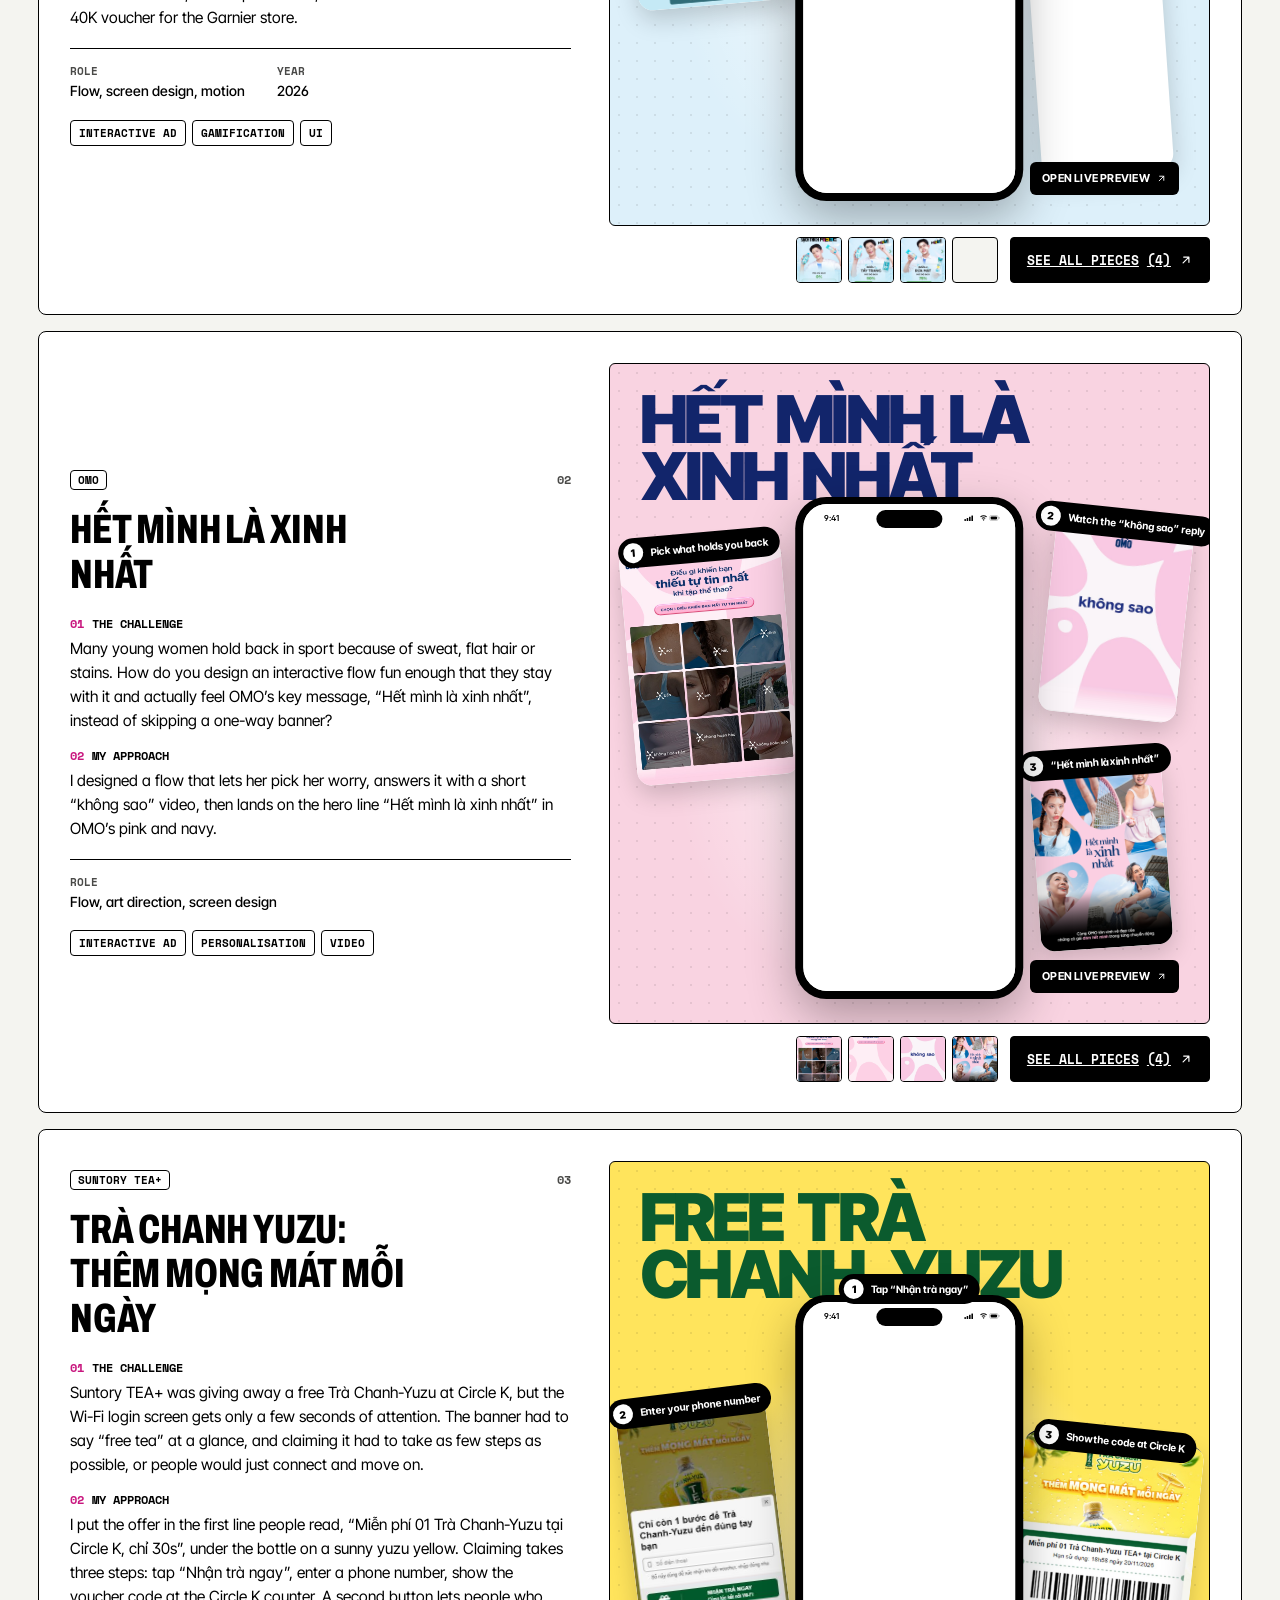
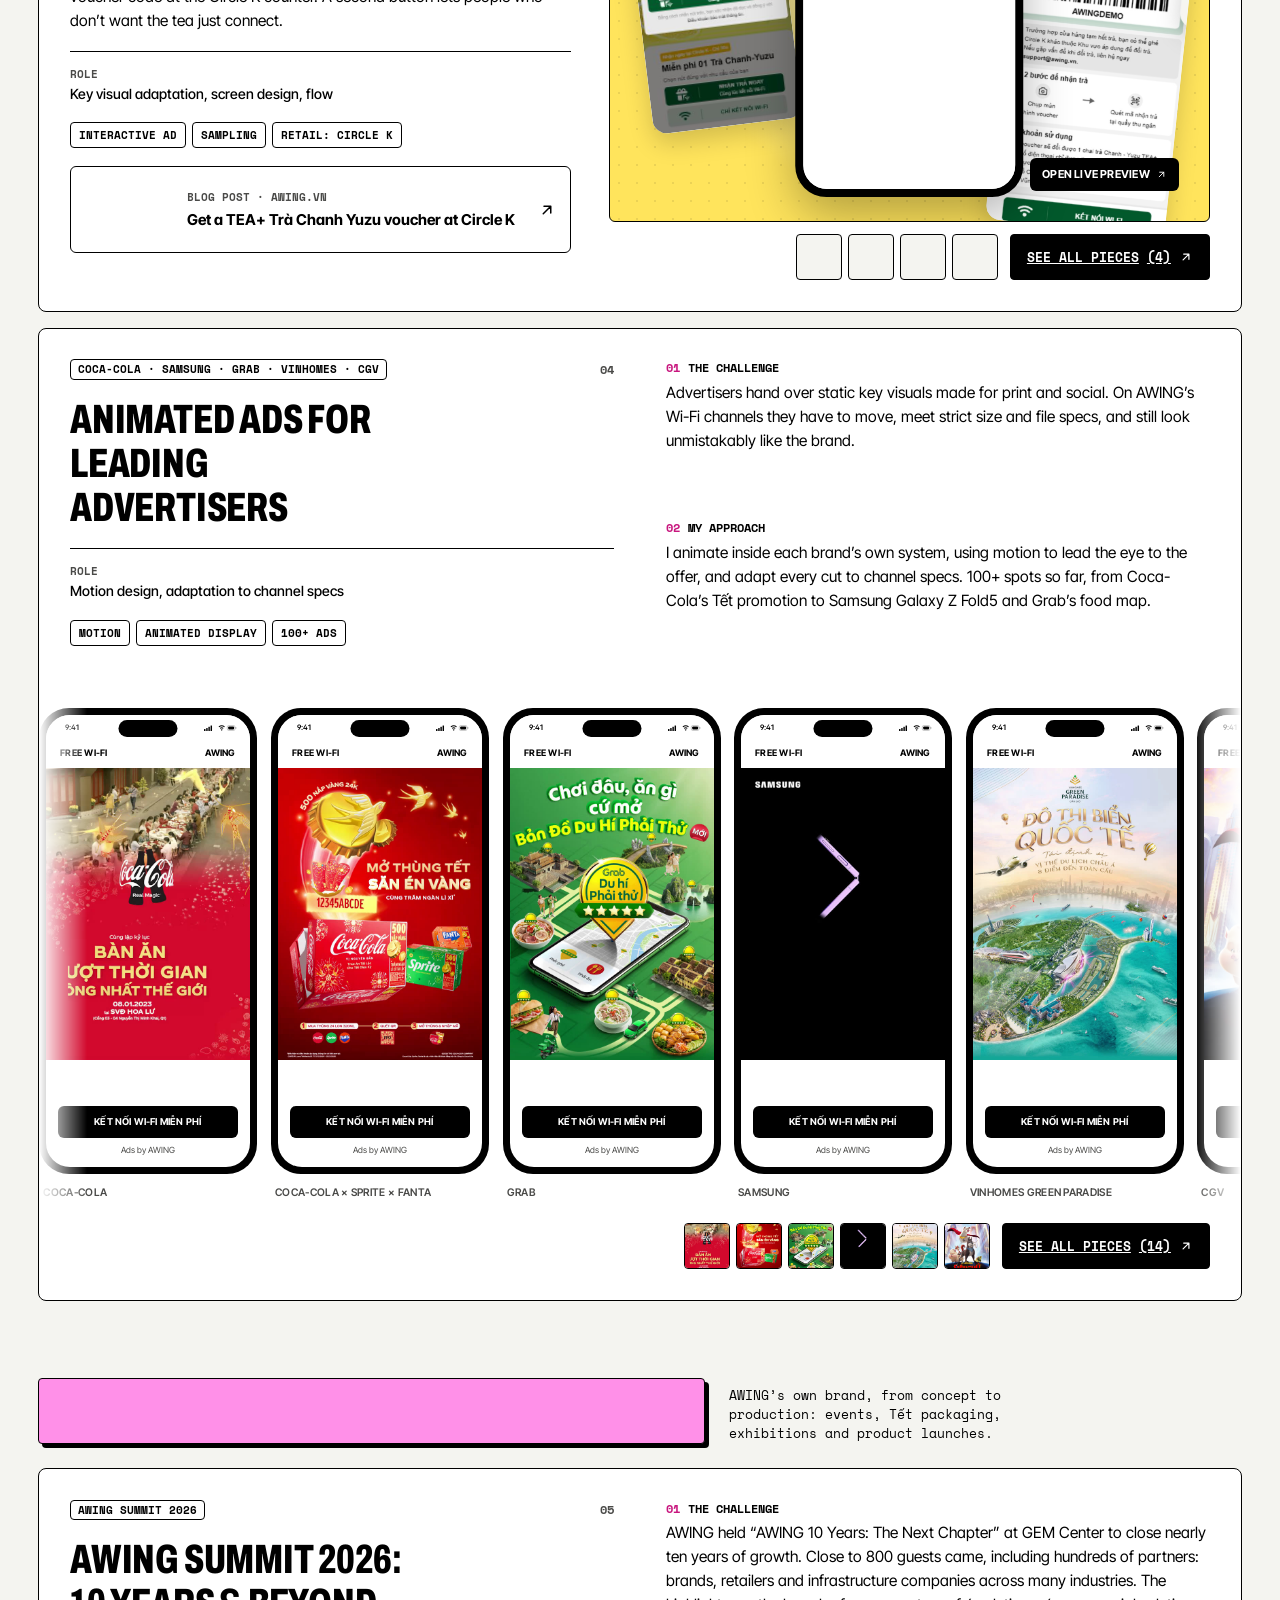
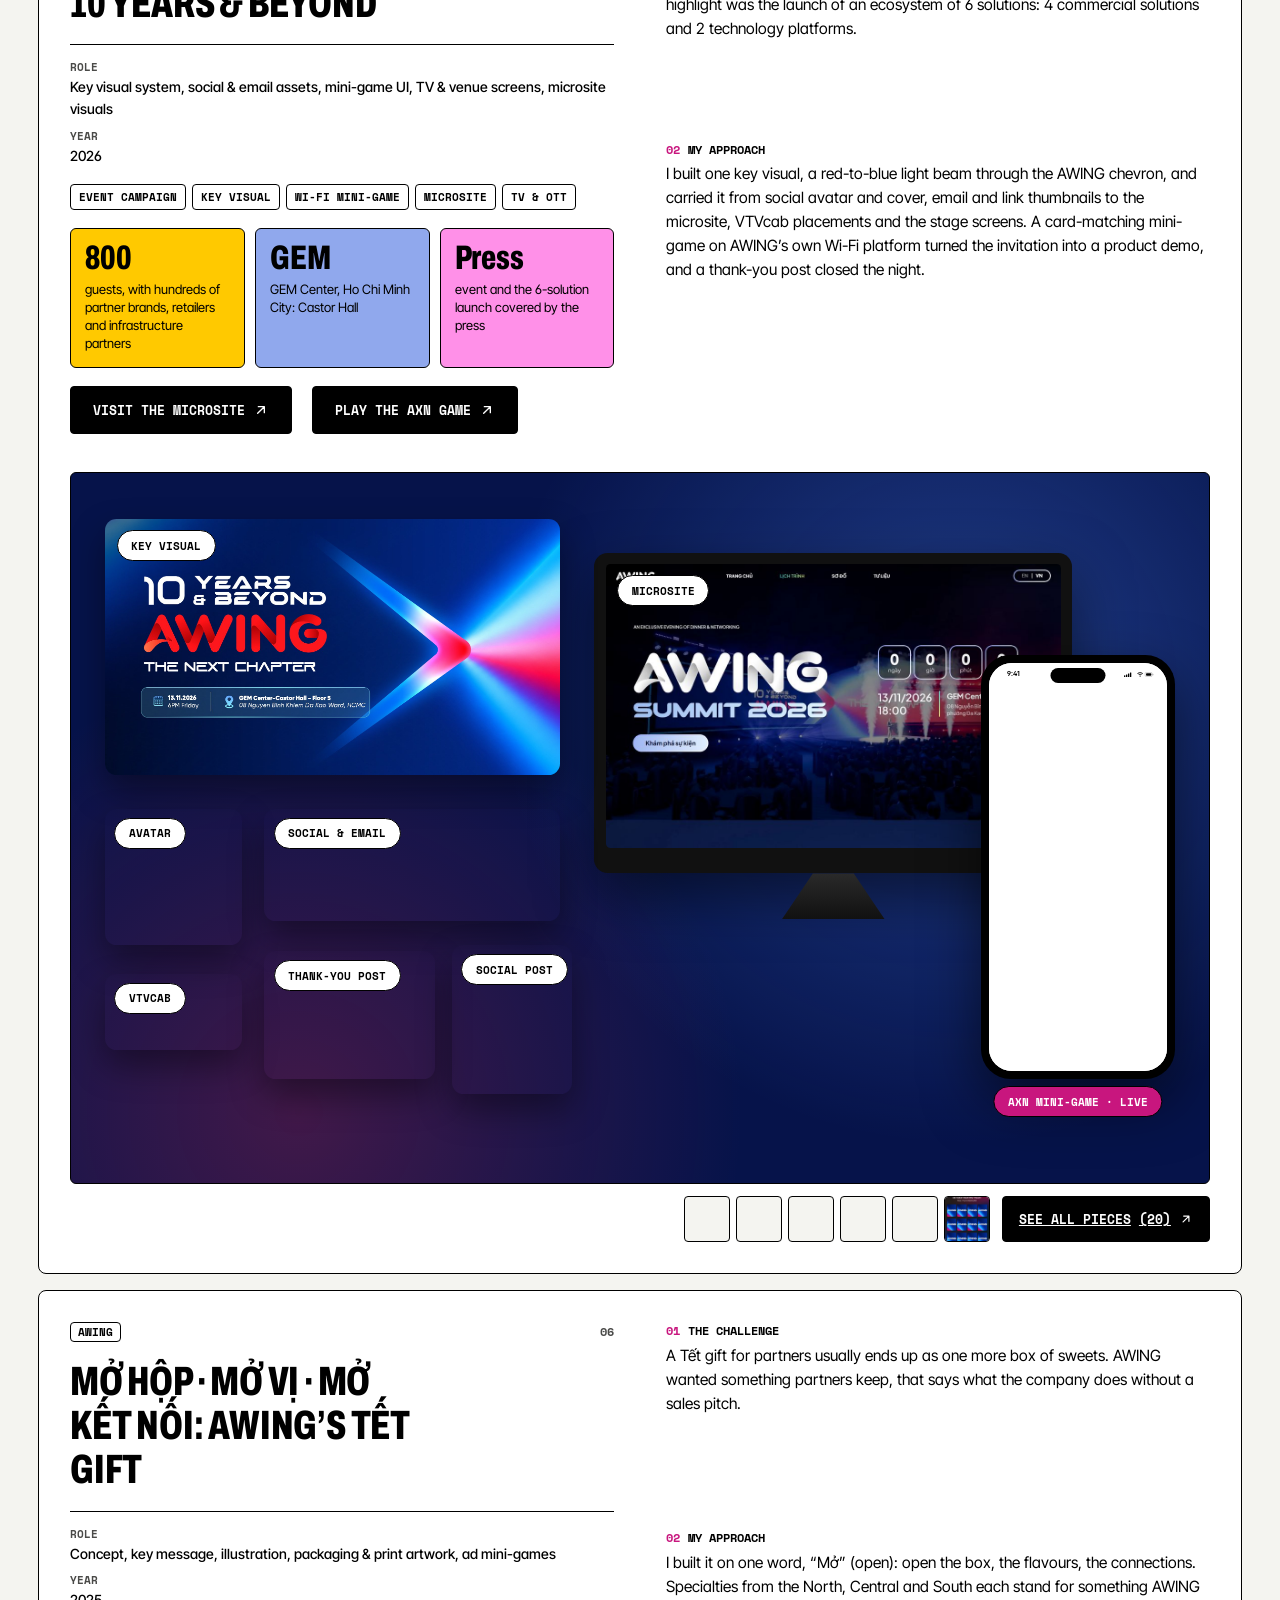
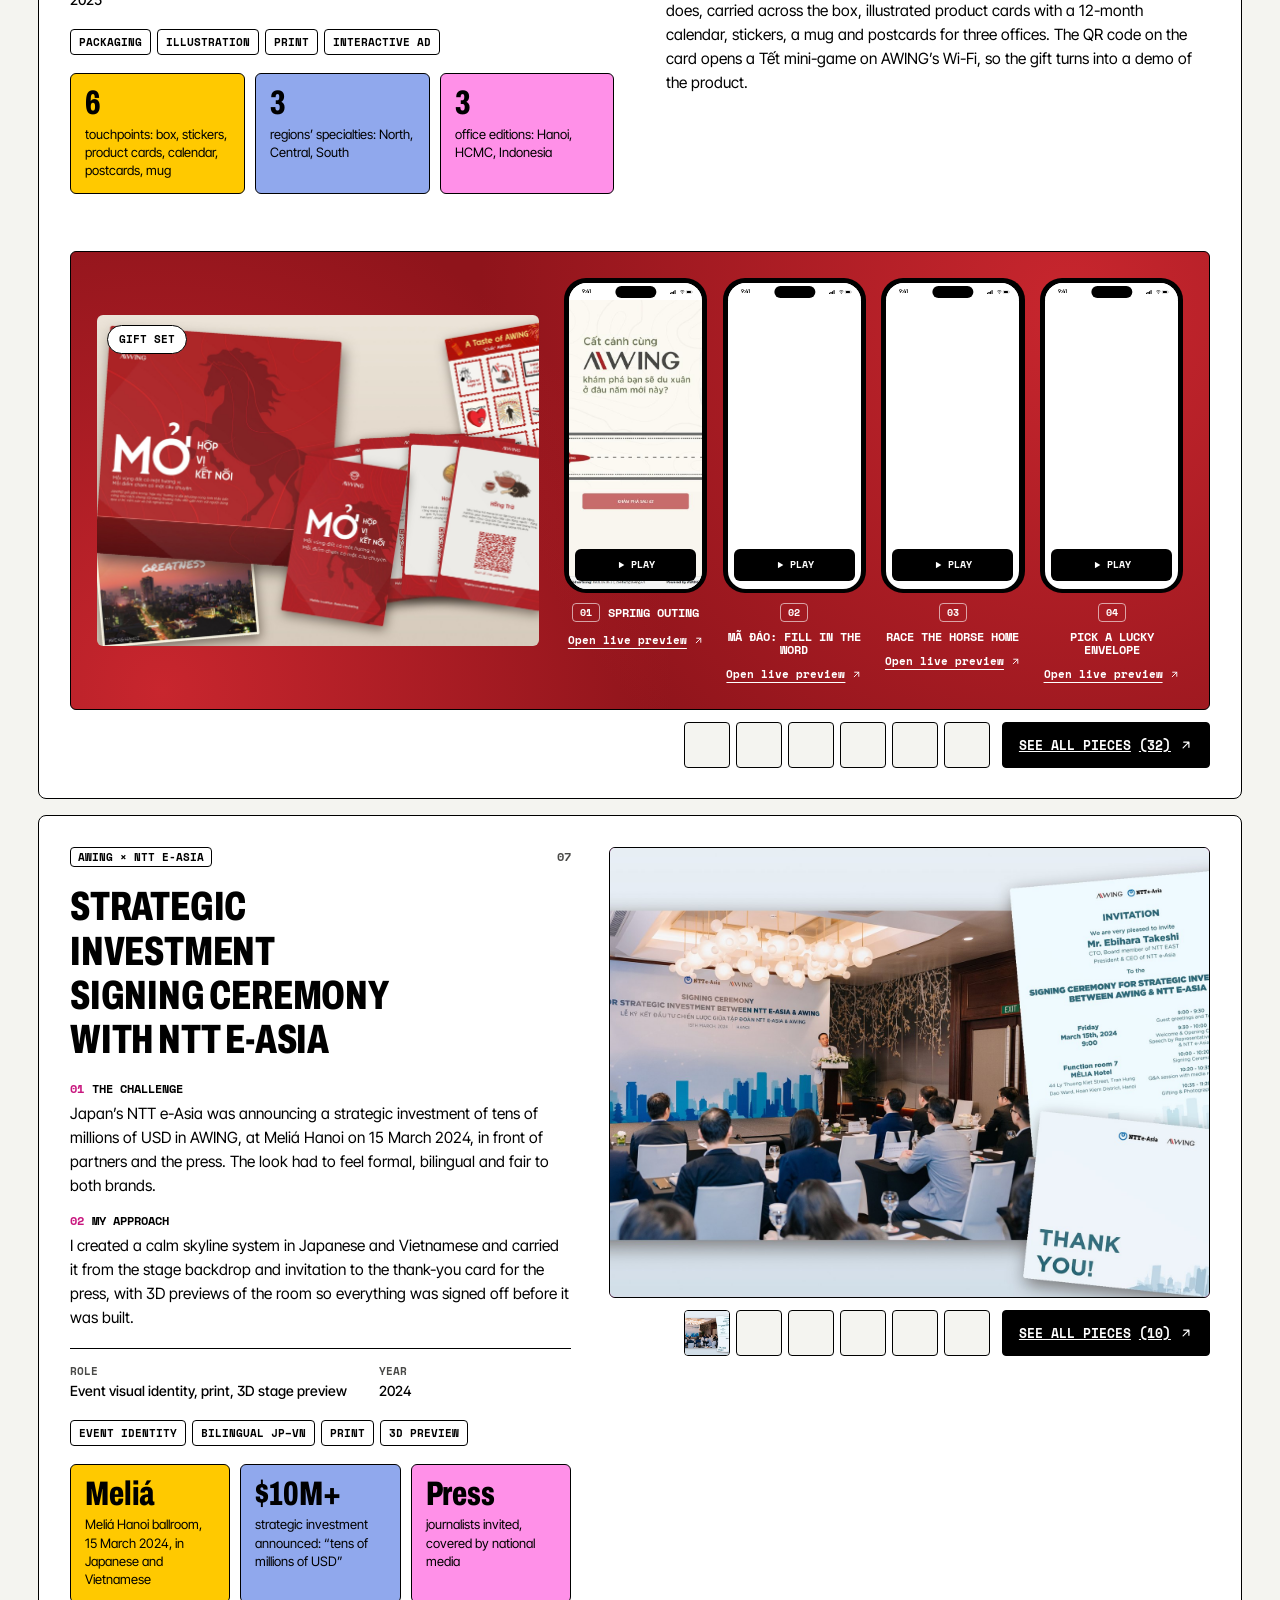
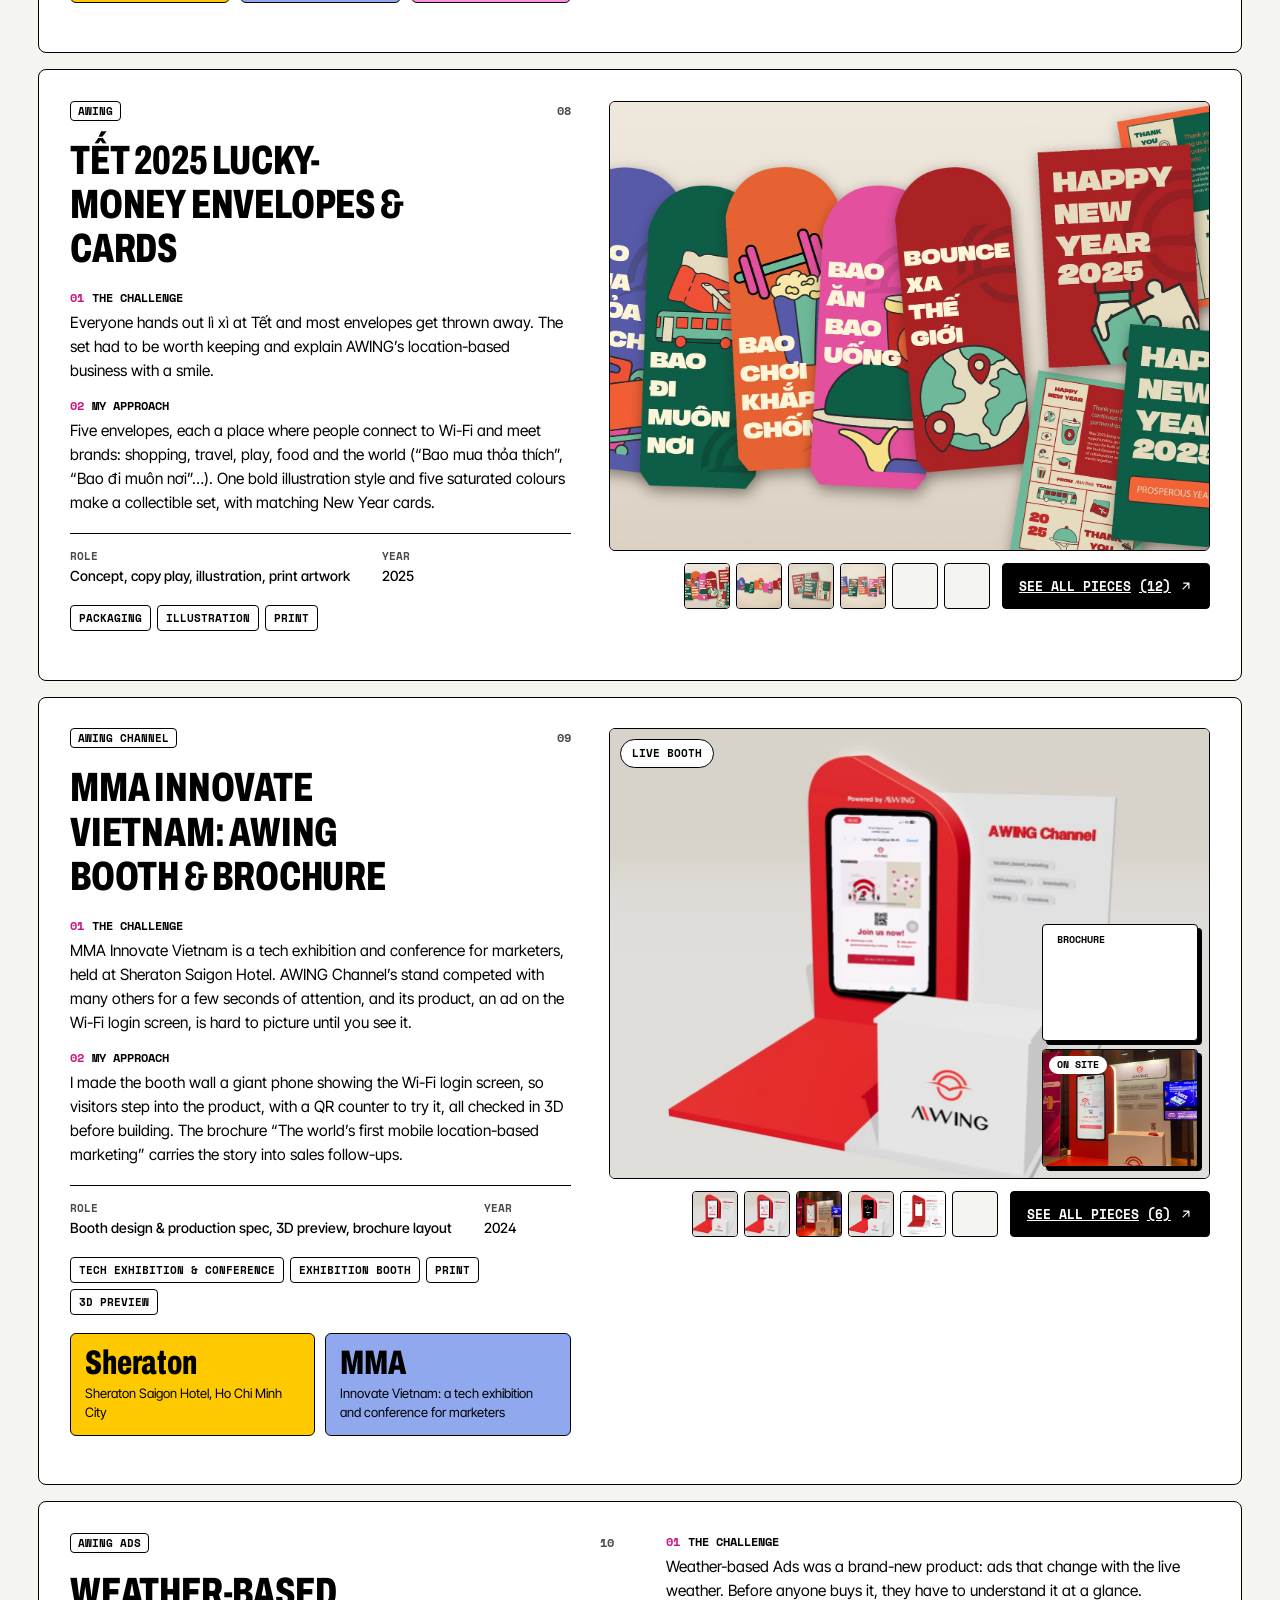
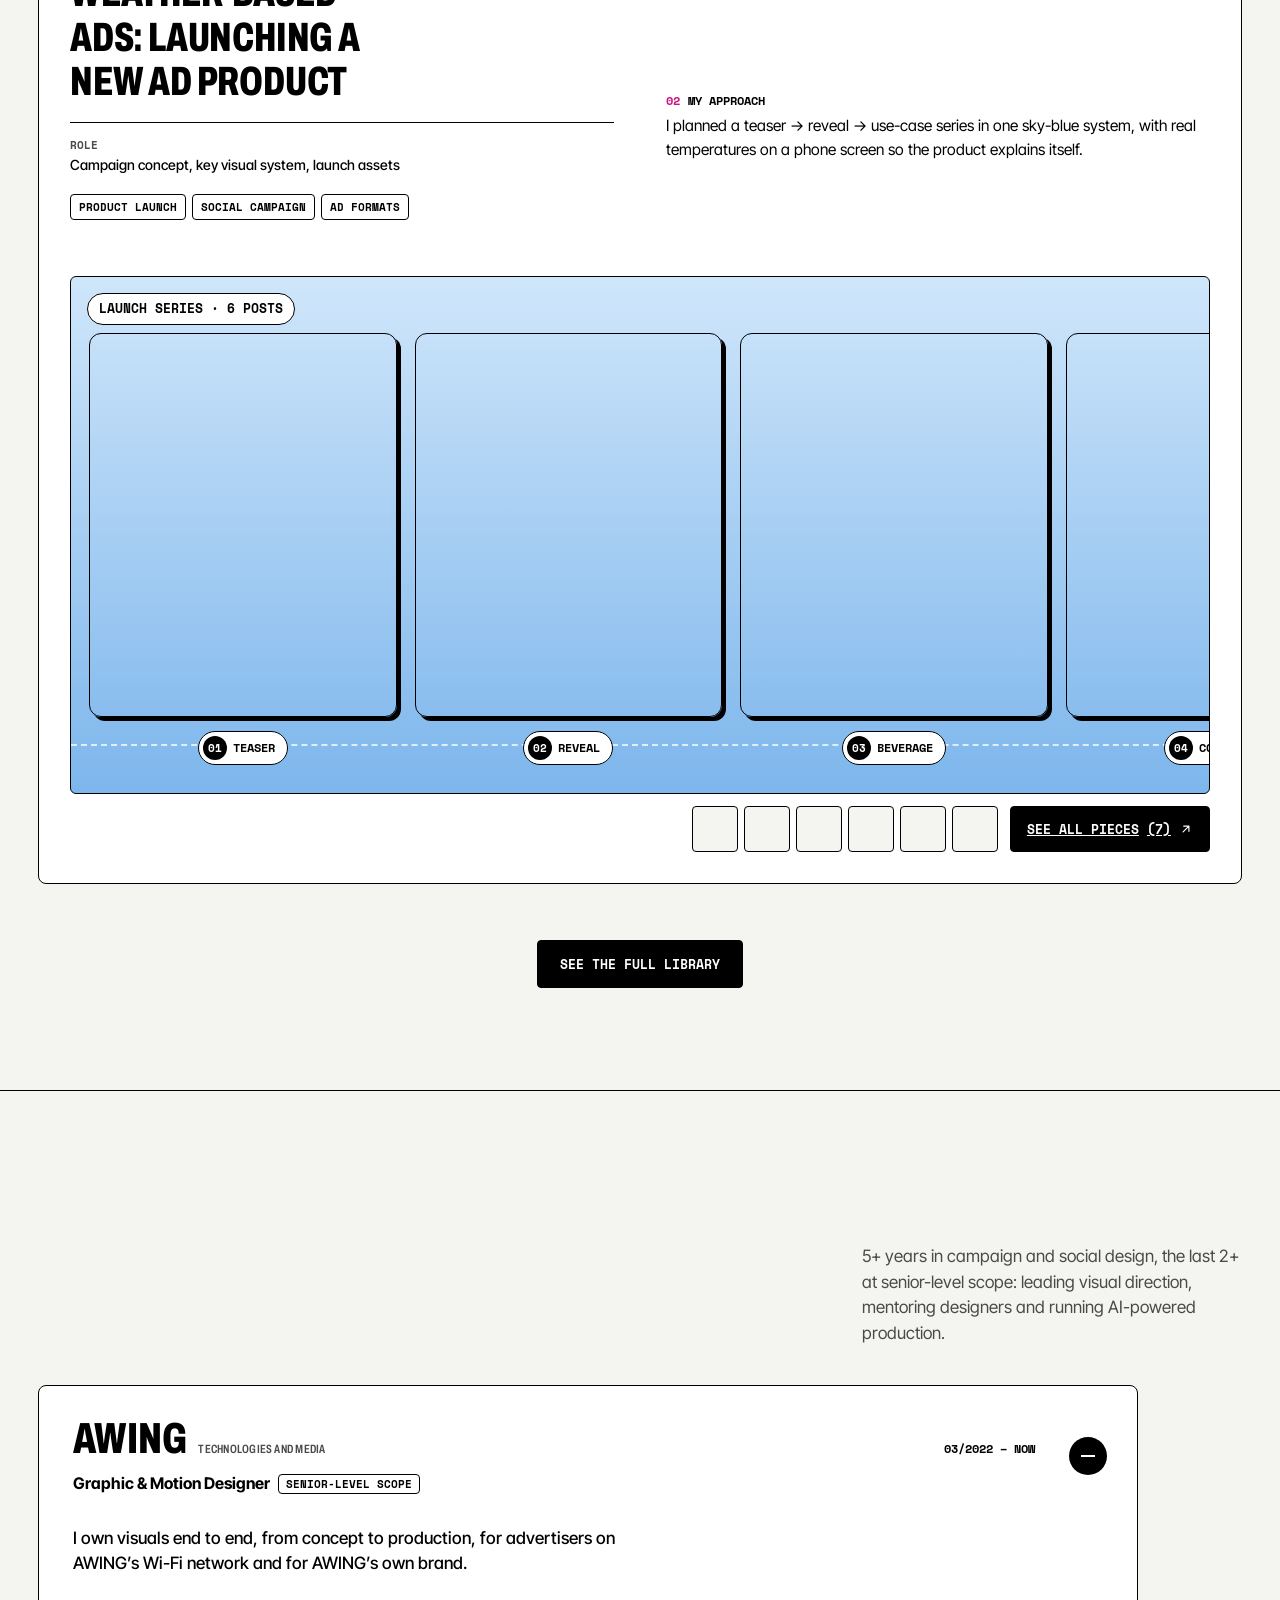
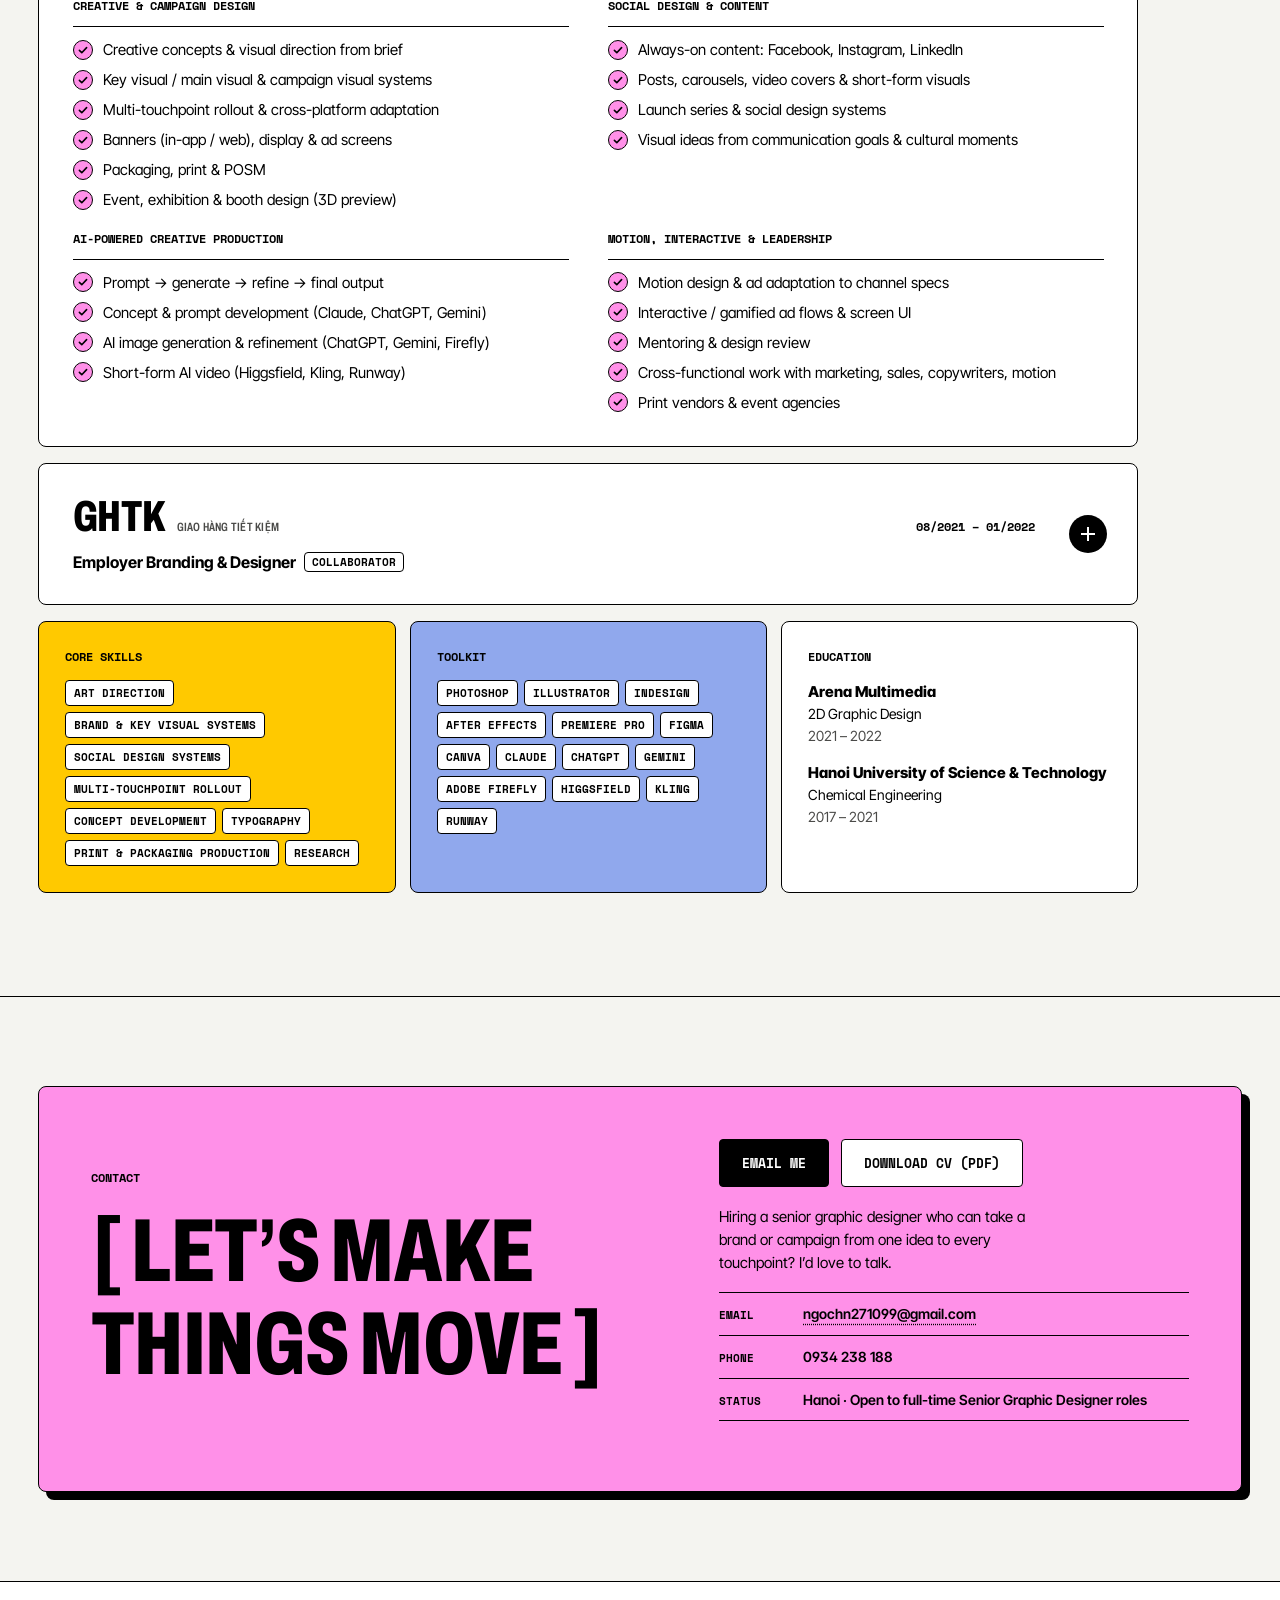
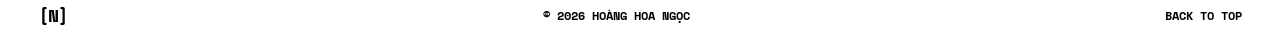
==== commit d04c7a57: "Restyle as a creator-store look; CV download; key-visual titles; scope-of-work experience - New look" ====
--- a/index.html
+++ b/index.html
@@ -16,8 +16,8 @@
   <link rel="icon" href="data:image/svg+xml,%3Csvg xmlns='http://www.w3.org/2000/svg' viewBox='0 0 64 64'%3E%3Crect width='64' height='64' rx='14' fill='%23FFC9CE'/%3E%3Ctext x='32' y='44' text-anchor='middle' font-family='Arial' font-weight='900' font-size='30' fill='%23000'%3E[N]%3C/text%3E%3C/svg%3E">
   <link rel="preconnect" href="https://fonts.googleapis.com">
   <link rel="preconnect" href="https://fonts.gstatic.com" crossorigin>
-  <link href="https://fonts.googleapis.com/css2?family=Inter+Tight:ital,wght@0,400;0,500;0,600;0,800;0,900;1,800&display=swap&subset=vietnamese" rel="stylesheet">
-  <link rel="stylesheet" href="assets/style.css?v=14">
+  <link href="https://fonts.googleapis.com/css2?family=Archivo:wdth,wght@62..125,600..900&family=Inter+Tight:ital,wght@0,400;0,500;0,600;0,800;0,900;1,800&family=Space+Mono:wght@400;700&display=swap" rel="stylesheet">
+  <link rel="stylesheet" href="assets/style.css?v=15">
 </head>
 <body>
   <a class="skip" href="#cases" data-i18n="skip">Skip to work</a>
@@ -37,6 +37,7 @@
         <button type="button" data-lang="en" aria-pressed="true" lang="en">EN</button>
         <button type="button" data-lang="vi" aria-pressed="false" lang="vi">VI</button>
       </div>
+      <a class="nav-cv" href="assets/cv/Hoang-Hoa-Ngoc-CV.pdf" download data-i18n="nav.cv">CV</a>
       <a class="nav-cta" href="index.html#contact" data-i18n="nav.hire">Hire me</a>
     </div>
   </header>
@@ -121,37 +122,45 @@
               <span class="job-toggle" aria-hidden="true"></span>
             </summary>
             <div class="job-body">
-            <p class="job-sum" data-i18n="x2.sum">I lead creative concepts and visual direction end to end, from brief to key visual, social rollout and cross-platform adaptation, for advertisers on AWING’s Wi-Fi network and for AWING’s own brand.</p>
+            <p class="job-sum" data-i18n="x2.sum">I own visuals end to end, from concept to production, for advertisers on AWING’s Wi-Fi network and for AWING’s own brand.</p>
             <div class="scopes">
               <div class="scope">
                 <p class="scope-label" data-i18n="x2.g1">Creative &amp; campaign design</p>
-                <ul class="job-points">
-                  <li data-i18n="x2.a1">Built the AWING Summit 2026 key visual system and rolled it out across social, email, microsite, VTVcab TV placements and stage screens for ~800 guests.</li>
-                  <li data-i18n="x2.a2">Design main visuals, banners (in-app / web) and Wi-Fi login ad screens for Coca-Cola, Samsung, Grab, Garnier, OMO, Suntory TEA+, Vinhomes and CGV, aligned with each brand’s standards.</li>
-                  <li data-i18n="x2.a3">Concept seasonal activations and brand initiatives: the “Mở” Tết gift set (6 touchpoints, 3 office editions), lucky-money sets, the NTT e-Asia signing and the MMA Innovate booth, checked in 3D before build.</li>
+                <ul class="sow">
+                  <li data-i18n="sw.concept">Creative concepts &amp; visual direction from brief</li>
+                  <li data-i18n="sw.kv">Key visual / main visual &amp; campaign visual systems</li>
+                  <li data-i18n="sw.rollout">Multi-touchpoint rollout &amp; cross-platform adaptation</li>
+                  <li data-i18n="sw.banner">Banners (in-app / web), display &amp; ad screens</li>
+                  <li data-i18n="sw.pack">Packaging, print &amp; POSM</li>
+                  <li data-i18n="sw.event">Event, exhibition &amp; booth design (3D preview)</li>
                 </ul>
               </div>
               <div class="scope">
                 <p class="scope-label" data-i18n="x2.g2">Social design &amp; content</p>
-                <ul class="job-points">
-                  <li data-i18n="x2.b1">Design always-on social content on Facebook, Instagram and LinkedIn: posts, carousels, video covers and short-form visuals, each designed for its platform.</li>
-                  <li data-i18n="x2.b2">Planned the Weather-based Ads launch as a teaser → reveal → use-case social series in one visual system.</li>
-                  <li data-i18n="x2.b3">Turn communication objectives and cultural moments (Tết, launches, events) into visual ideas with content and marketing teams.</li>
+                <ul class="sow">
+                  <li data-i18n="sw.always">Always-on content: Facebook, Instagram, LinkedIn</li>
+                  <li data-i18n="sw.formats">Posts, carousels, video covers &amp; short-form visuals</li>
+                  <li data-i18n="sw.series">Launch series &amp; social design systems</li>
+                  <li data-i18n="sw.moments">Visual ideas from communication goals &amp; cultural moments</li>
                 </ul>
               </div>
               <div class="scope">
                 <p class="scope-label" data-i18n="x2.g3">AI-powered creative production</p>
-                <ul class="job-points">
-                  <li data-i18n="x2.c1">Work through prompt → generate → refine → final output: Claude and ChatGPT / Gemini for concepts and prompts, ChatGPT / Gemini and Adobe Firefly / Generative Fill to generate, extend and refine visuals.</li>
-                  <li data-i18n="x2.c2">Generate short-form AI video for social and motion with Higgsfield, Kling and Runway.</li>
+                <ul class="sow">
+                  <li data-i18n="sw.workflow">Prompt → generate → refine → final output</li>
+                  <li data-i18n="sw.prompt">Concept &amp; prompt development (Claude, ChatGPT, Gemini)</li>
+                  <li data-i18n="sw.img">AI image generation &amp; refinement (ChatGPT, Gemini, Firefly)</li>
+                  <li data-i18n="sw.video">Short-form AI video (Higgsfield, Kling, Runway)</li>
                 </ul>
               </div>
               <div class="scope">
                 <p class="scope-label" data-i18n="x2.g4">Motion, interactive &amp; leadership</p>
-                <ul class="job-points">
-                  <li data-i18n="x2.d1">Animated and adapted 100+ ads to strict channel specs, and designed gamified interactive ads (Garnier, OMO, TEA+) that lead users to an in-store voucher.</li>
-                  <li data-i18n="x2.d2">Guide and review other designers’ work, set visual direction and approve final files.</li>
-                  <li data-i18n="x2.d3">Work with marketing, sales, copywriters and motion designers; manage print vendors and event agencies from artwork to on-site build, across several campaigns at once.</li>
+                <ul class="sow">
+                  <li data-i18n="sw.motion">Motion design &amp; ad adaptation to channel specs</li>
+                  <li data-i18n="sw.interactive">Interactive / gamified ad flows &amp; screen UI</li>
+                  <li data-i18n="sw.mentor">Mentoring &amp; design review</li>
+                  <li data-i18n="sw.cross">Cross-functional work with marketing, sales, copywriters, motion</li>
+                  <li data-i18n="sw.vendor">Print vendors &amp; event agencies</li>
                 </ul>
               </div>
             </div>
@@ -168,9 +177,10 @@
               <span class="job-toggle" aria-hidden="true"></span>
             </summary>
             <div class="job-body">
-            <ul class="job-points">
-              <li data-i18n="x.ghtk.a1">Concepted and designed images, video and content for the GHTK NEXTalents recruitment fanpage.</li>
-              <li data-i18n="x.ghtk.a2">Designed event collateral for Kick-off and Job Fair: brochures, banners, standees, catalogs and backdrops.</li>
+            <ul class="sow">
+              <li data-i18n="sw.ghtk1">Recruitment fanpage images &amp; video</li>
+              <li data-i18n="sw.ghtk2">Employer branding content</li>
+              <li data-i18n="sw.ghtk3">Event collateral: brochures, banners, standees, catalogs, backdrops</li>
             </ul>
           </div>
           </details>
@@ -218,7 +228,10 @@
               <li><span class="muted" data-i18n="contact.phone">Phone</span><a href="tel:+84934238188">0934 238 188</a></li>
               <li><span class="muted" data-i18n="contact.status">Status</span><span data-i18n="contact.avail">Hanoi · Open to full-time Senior Graphic Designer roles</span></li>
             </ul>
-            <a class="btn btn-ink" href="mailto:ngochn271099@gmail.com" data-copy-email data-i18n="contact.cta">Email me</a>
+            <div class="contact-btns">
+              <a class="btn btn-ink" href="mailto:ngochn271099@gmail.com" data-copy-email data-i18n="contact.cta">Email me</a>
+              <a class="btn btn-outline" href="assets/cv/Hoang-Hoa-Ngoc-CV.pdf" download data-i18n="contact.cv">Download CV (PDF)</a>
+            </div>
           </div>
     </section>
   </main>
@@ -243,10 +256,10 @@
       <svg viewBox="0 0 24 24" aria-hidden="true"><path d="M9 5l7 7-7 7"/></svg></button>
   </dialog>
 
-  <script src="assets/files.js?v=14"></script>
-  <script src="assets/mockups.js?v=14"></script>
-  <script src="assets/i18n.js?v=14"></script>
-  <script src="assets/content.js?v=14"></script>
-  <script src="assets/main.js?v=14"></script>
+  <script src="assets/files.js?v=15"></script>
+  <script src="assets/mockups.js?v=15"></script>
+  <script src="assets/i18n.js?v=15"></script>
+  <script src="assets/content.js?v=15"></script>
+  <script src="assets/main.js?v=15"></script>
 </body>
 </html>
--- a/assets/style.css
+++ b/assets/style.css
@@ -1127,3 +1127,225 @@
 .rp-screen::before { height: 12.4cqw; padding-left: 9.5cqw; font-size: 3.7cqw; background-size: 16cqw auto; background-position: right 6.6cqw center; }
 .rp-screen::after { top: 2.4cqw; width: 29cqw; height: 8.2cqw; }
 .rp-bar { padding-top: 6px; }
+
+/* =========================================================
+   RESTYLE v2 — creator-store look: cream paper, 1px black outlines,
+   hard offset shadows on hover, condensed display type, mono labels,
+   flat pop colours (pink, yellow, periwinkle). Overrides everything above.
+   ========================================================= */
+:root {
+  --blush: #F4F4F0;    /* page: cream paper */
+  --paper: #FFFFFF;
+  --ink: #000000;
+  --pink: #FF90E8;     /* pop pink: fills */
+  --yellow: #FFC900;
+  --lilac: #90A8ED;
+  --green: #23A094;
+  --red: #C8167E;      /* deep pink: small text accents on white/cream */
+  --line: rgba(0, 0, 0, .14);
+  --grey: #A3A3A0;
+  --muted: #4A4A48;
+  --display: 'Archivo', 'Arial Narrow', 'Inter Tight', sans-serif;
+  --mono: 'Space Mono', ui-monospace, 'SFMono-Regular', Menlo, monospace;
+  --r-panel: 8px;
+  --r-card: 6px;
+  --r-chip: 4px;
+  --bd: 1px solid var(--ink);
+  --lift: translate(-4px, -4px);
+  --shadow: 4px 4px 0 var(--ink);
+}
+body { background: var(--blush); }
+::selection { background: var(--pink); color: var(--ink); }
+:focus-visible { outline: 2px solid var(--ink); outline-offset: 3px; }
+
+/* ---------- Type: condensed display, mono labels ---------- */
+.display, .hero-name, .case-title, .cs-group-title, .cat-title, .cat-list a, .contact-title,
+.job-co, .stats b, .ps-title, .ps-gtitle, .games-eyebrow, .feature-title, .cs-facts b, .lp-title {
+  font-family: var(--display); font-stretch: 68%; font-weight: 800; letter-spacing: -.005em; word-spacing: 0;
+}
+/* Vietnamese capitals carry marks above and below: give every heading room so nothing is clipped */
+.display { line-height: 1.04; font-size: clamp(52px, 10.5vw, 168px); }
+.case-title { line-height: 1.08; font-size: clamp(30px, 3.2vw, 46px); }
+.cs-group-title { line-height: 1.08; }
+.cat-title, .cat-list a { line-height: 1.06; }
+.contact-title, .contact .contact-title { line-height: 1.04; }
+.ps-title { line-height: 1.08; }
+.stats b { line-height: .95; }
+.job-co { line-height: 1.05; }
+.w-mask { padding: .26em .04em .2em; margin: -.26em -.04em -.2em; }
+
+.chip, .chips li, .case-tags li, .scope-label, .col-label, .card-label, .cs-step dt, .cs-meta dt, .ci-group,
+.lp-top, .lp-count, .sc-tag, .bd-name, .nav ul a, .nav-cta, .nav-cv, .lang button, .btn, .mr-btn, .btn-link,
+.lb-no, .cat-count, .cat-no, .job-date, .ss-label, .sr-step, .gp-name, .hero-tab, .mk, .marquee-track li,
+.cs-group-desc, .reel-hint, .feature-no, .feature-link, .ci-no, .ci-year, .case-idx, .live-cta, .gf-t, .game-name,
+.ss-list span, .stats span, .footer, .contact-lines .muted, .ps-gtitle sup, .cp-kind {
+  font-family: var(--mono); letter-spacing: 0;
+}
+.chip, .chips li, .case-tags li, .ss-list span { font-size: 11px; font-weight: 700; border-radius: var(--r-chip); }
+
+/* ---------- Buttons: black blocks, lift with a hard shadow ---------- */
+.btn, .mr-btn {
+  border: var(--bd); border-radius: var(--r-chip); font-size: 13px; font-weight: 700; text-transform: uppercase;
+  transition: transform .15s var(--ease), box-shadow .15s var(--ease), background-color .15s;
+}
+.btn:hover, .mr-btn:hover { transform: var(--lift); box-shadow: var(--shadow); }
+.btn-ink:hover, .mr-btn:hover { background: var(--pink); color: var(--ink); border-color: var(--ink); }
+.btn-outline, .btn-line { background: var(--paper); }
+.btn-outline:hover, .btn-line:hover { background: var(--yellow); color: var(--ink); }
+.btn-link:hover { color: var(--ink); background: var(--yellow); }
+.mr-btn { height: 46px; }
+.mr-thumbs button { border: var(--bd); border-radius: var(--r-chip); }
+
+/* ---------- Nav: white bar, black rule, black block CTA ---------- */
+.nav { background: var(--paper); backdrop-filter: none; -webkit-backdrop-filter: none; border-bottom: var(--bd); padding-right: 0; }
+.nav ul a { font-size: 12px; font-weight: 700; padding: 6px 10px; border-radius: 99px; }
+.nav ul a:hover { color: var(--ink); background: var(--blush); }
+.nav ul a[aria-current="page"] { text-decoration: none; background: var(--ink); color: #fff; }
+.nav-right { gap: 0; height: 100%; align-items: stretch; }
+.nav-right .lang { align-self: center; margin-right: 14px; border-radius: var(--r-chip); }
+.nav-cv, .nav-cta {
+  display: inline-flex; align-items: center; gap: 8px; padding: 0 clamp(14px, 2vw, 26px); border-radius: 0;
+  font-size: 12px; font-weight: 700; text-transform: uppercase; text-decoration: none; border-left: var(--bd);
+}
+.nav-cv { background: var(--paper); color: var(--ink); }
+.nav-cv::after { content: '↓'; }
+.nav-cv:hover { background: var(--yellow); }
+.nav-cta { background: var(--ink); color: #fff; }
+.nav-cta::after { content: '↗'; }
+.nav-cta:hover { background: var(--pink); color: var(--ink); }
+@media (max-width: 760px) { .nav-cv, .nav-cta { padding: 0 12px; } .nav-right .lang { margin-right: 10px; } }
+
+/* ---------- Hero ---------- */
+.hero { background: var(--blush); border-bottom: var(--bd); }
+.hl, .vl { background: var(--line); }
+.mk { font-size: 11px; font-weight: 700; }
+.mk::before { font-family: var(--font); color: var(--ink); }
+.hero-photo { border: var(--bd); background: var(--pink); box-shadow: 8px 8px 0 var(--ink); }
+.hero-tab { border: var(--bd); border-bottom: 0; background: var(--ink); font-size: 11px; }
+.hero-tab:hover { background: var(--pink); color: var(--ink); }
+
+/* ---------- Sections on cream, cards on white ---------- */
+.about, .experience, .work { background: var(--blush); }
+.cases { background: var(--blush); background-image: none; border-top: var(--bd); }
+.experience { border-top: var(--bd); }
+.sec-head .lead { color: var(--muted); }
+
+/* Stats: an outlined strip of cells, the hero cell in yellow */
+.stats { border: var(--bd); border-radius: var(--r-panel); overflow: hidden; background: var(--paper); }
+.stats li + li { border-left: var(--bd); }
+.stats .stat-hero { background: var(--yellow); color: var(--ink); }
+.stats .stat-hero span { color: var(--ink); }
+.stats li:nth-child(2) { background: var(--paper); }
+.stats li:nth-child(3) { background: var(--paper); }
+.stats .stat-skills { background: var(--lilac); }
+.stats span { font-size: 12px; color: var(--ink); }
+.ss-list span { background: var(--paper); border: var(--bd); }
+@media (max-width: 900px) { .stats li:nth-child(n+2) { border-top: var(--bd); } }
+
+/* Brand marquee: pink band between black rules */
+.brands { background: var(--pink); color: var(--ink); border-top: var(--bd); border-bottom: var(--bd); }
+.marquee-track li { font-size: 14px; font-weight: 700; }
+.marquee-track li::after { color: var(--ink); }
+
+/* Project index: outlined tiles that lift */
+.ci-row { border-top: var(--bd); }
+.ci-list a { border: var(--bd); border-radius: var(--r-chip); background: var(--paper); transition: transform .15s var(--ease), box-shadow .15s var(--ease), background-color .15s; }
+.ci-list a:hover { background: var(--yellow); color: var(--ink); transform: var(--lift); box-shadow: var(--shadow); }
+.ci-list a:hover .ci-no { color: var(--ink); }
+.ci-no { color: var(--red); }
+
+/* Group headings: a coloured label block */
+.cs-group-title { display: inline-block; justify-self: start; background: var(--yellow); border: var(--bd); border-radius: var(--r-chip); padding: .06em .22em 0; box-shadow: var(--shadow); }
+.cs-group[data-group="branding"] .cs-group-title { background: var(--pink); }
+.cs-group-desc { font-size: 12.5px; color: var(--ink); }
+
+/* Case cards */
+.cs { border: var(--bd); border-radius: var(--r-panel); background: var(--paper); }
+.cs-step-no { color: var(--red); }
+.cs-meta { border-top: var(--bd); }
+.cs-facts li { background: var(--blush); border: var(--bd); border-radius: var(--r-card); }
+.cs-facts li:nth-child(1) { background: var(--yellow); }
+.cs-facts li:nth-child(2) { background: var(--lilac); }
+.cs-facts li:nth-child(3) { background: var(--pink); }
+.cs-facts span { color: var(--ink); }
+.cs-post { border: var(--bd); border-radius: var(--r-card); }
+.cs-post:hover { background: var(--yellow); }
+.cs-visual.board, .cs-visual.series, .cs-visual.artboard, .cs-visual.showcase, .cs-cover, .cs-games, .cs-block { border: var(--bd); }
+.board.is-corner { border: 0; }
+.is-corner > .bd-kv { border: var(--bd); }
+.cs-cover { border-radius: var(--r-card); overflow: hidden; }
+.cs-games { background: var(--pink); border-radius: var(--r-card); }
+.game-flow li { border: var(--bd); }
+.gf-ic { background: var(--ink); }
+.bd-kv { box-shadow: none; border-radius: var(--r-card); }
+.bd-piece .bd-media { box-shadow: none; border: var(--bd); border-radius: var(--r-chip); }
+.bd-corner .bd-media { box-shadow: var(--shadow); border: var(--bd); }
+.sc-tag { border: var(--bd); font-size: max(9px, 1cqw); font-weight: 700; }
+.sr-media { box-shadow: var(--shadow); border: var(--bd); }
+.sr-step { border: var(--bd); }
+.sr-step b { background: var(--ink); }
+
+/* ---------- Experience: scope-of-work checklists ---------- */
+.job { background: var(--paper); border: var(--bd); border-radius: var(--r-panel); }
+.job-co { font-size: clamp(30px, 3.4vw, 46px); }
+.job-toggle { background: var(--ink); }
+.job-sumrow:hover .job-toggle { background: var(--pink); }
+.job-sumrow:hover .job-toggle::before, .job-sumrow:hover .job-toggle::after { background: var(--ink); }
+.scope-label { font-size: 12px; font-weight: 700; border-bottom: var(--bd); }
+.sow { display: grid; gap: 9px; }
+.sow li { position: relative; padding-left: 30px; font-size: 15px; line-height: 1.4; }
+.sow li::before {
+  content: ''; position: absolute; left: 0; top: .05em; width: 20px; height: 20px; border-radius: 50%;
+  border: var(--bd); background: var(--pink) url("data:image/svg+xml,%3Csvg xmlns='http://www.w3.org/2000/svg' viewBox='0 0 20 20'%3E%3Cpath d='M5.5 10.4l3 3 6-6.4' fill='none' stroke='black' stroke-width='2' stroke-linecap='round' stroke-linejoin='round'/%3E%3C/svg%3E") center / 16px no-repeat;
+}
+.job + .job, details.job + details.job { margin-top: 0; }
+.exp { gap: 16px; }
+.card { background: var(--paper); border: var(--bd); border-radius: var(--r-panel); }
+.exp-grid .card:nth-child(1) { background: var(--yellow); }
+.exp-grid .card:nth-child(2) { background: var(--lilac); }
+.chips li { background: var(--paper); }
+
+/* ---------- Contact: pink band like a newsletter footer ---------- */
+.contact { background: var(--blush); border-top: var(--bd); }
+.contact-card, .contact .contact-card { background: var(--pink); background-image: none; border: var(--bd); border-radius: var(--r-panel); box-shadow: 8px 8px 0 var(--ink); }
+.contact-lines, .contact-lines li { border-color: var(--ink); }
+.contact-lines .muted { opacity: 1; font-size: 11px; font-weight: 700; }
+.contact-btns { display: flex; flex-wrap: wrap; gap: 12px; justify-self: start; }
+.contact .contact-btns { grid-column: 2; }
+@media (max-width: 860px) { .contact .contact-btns { grid-column: 1; } }
+
+.footer { background: var(--paper); border-top: var(--bd); font-size: 12px; }
+.footer a:hover { color: var(--ink); background: var(--yellow); }
+
+/* ---------- Library ---------- */
+.lp-list a { background: var(--paper); border: var(--bd); border-radius: var(--r-card); outline: 0; transition: transform .15s var(--ease), box-shadow .15s var(--ease); }
+.lp-list a:hover { transform: var(--lift); box-shadow: var(--shadow); }
+.lp-list a.is-active { background: var(--yellow); box-shadow: var(--shadow); transform: var(--lift); }
+.lp-media { border-bottom: var(--bd); }
+.lp-no { color: var(--red); }
+.psheet { background: var(--paper); border: var(--bd); border-radius: var(--r-panel); }
+.ps-group { border-top: var(--bd); }
+.ps-item button { border: var(--bd); border-radius: var(--r-chip); }
+.ps-gtitle sup { color: var(--red); }
+.feature { background: var(--paper); border: var(--bd); border-radius: var(--r-panel); transition: transform .15s var(--ease), box-shadow .15s var(--ease); }
+.feature:hover { transform: var(--lift); box-shadow: var(--shadow); }
+.feature-media { border: var(--bd); border-radius: var(--r-card); }
+.cat-list a { color: var(--grey); }
+.cat-head { border-bottom: var(--bd); }
+.tile { background: var(--paper); border: var(--bd); border-radius: var(--r-card); transition: transform .15s var(--ease), box-shadow .15s var(--ease); }
+.tile:hover { transform: var(--lift); box-shadow: var(--shadow); }
+.tile-media { border-radius: var(--r-chip); }
+.grid-wrap.is-collapsed::after { background: linear-gradient(rgba(244, 244, 240, 0), var(--blush)); }
+
+/* Lightbox */
+.lb-btn { border: var(--bd); }
+.lb-btn:hover { background: var(--pink); color: var(--ink); }
+
+/* Phones keep their black frames; hover accents in pink */
+.reel-item:hover .rp-phone, .pr-item:hover .rp-phone { background: var(--pink); }
+
+@media (prefers-reduced-motion: reduce) {
+  .btn:hover, .mr-btn:hover, .ci-list a:hover, .lp-list a:hover, .lp-list a.is-active, .tile:hover, .feature:hover { transform: none; }
+}
+
+.job-sumrow { padding-right: clamp(76px, 8vw, 104px); }
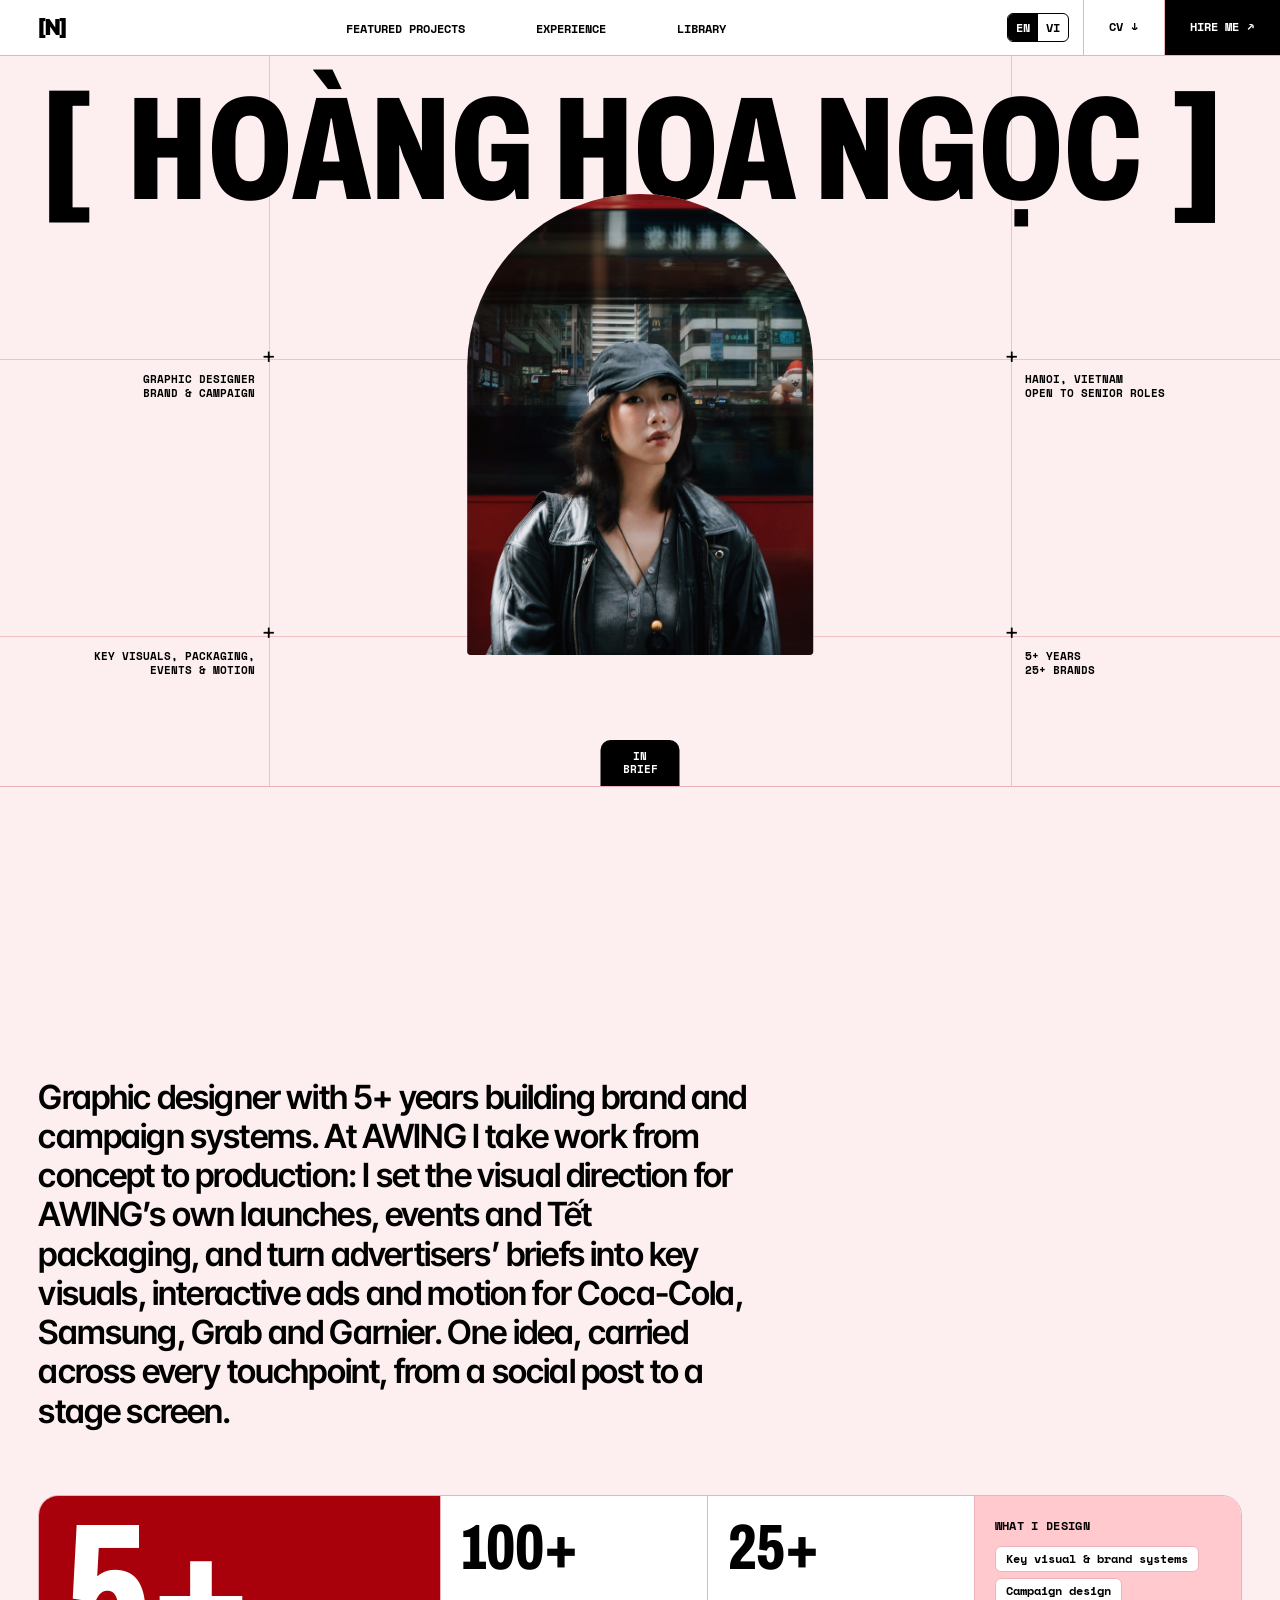
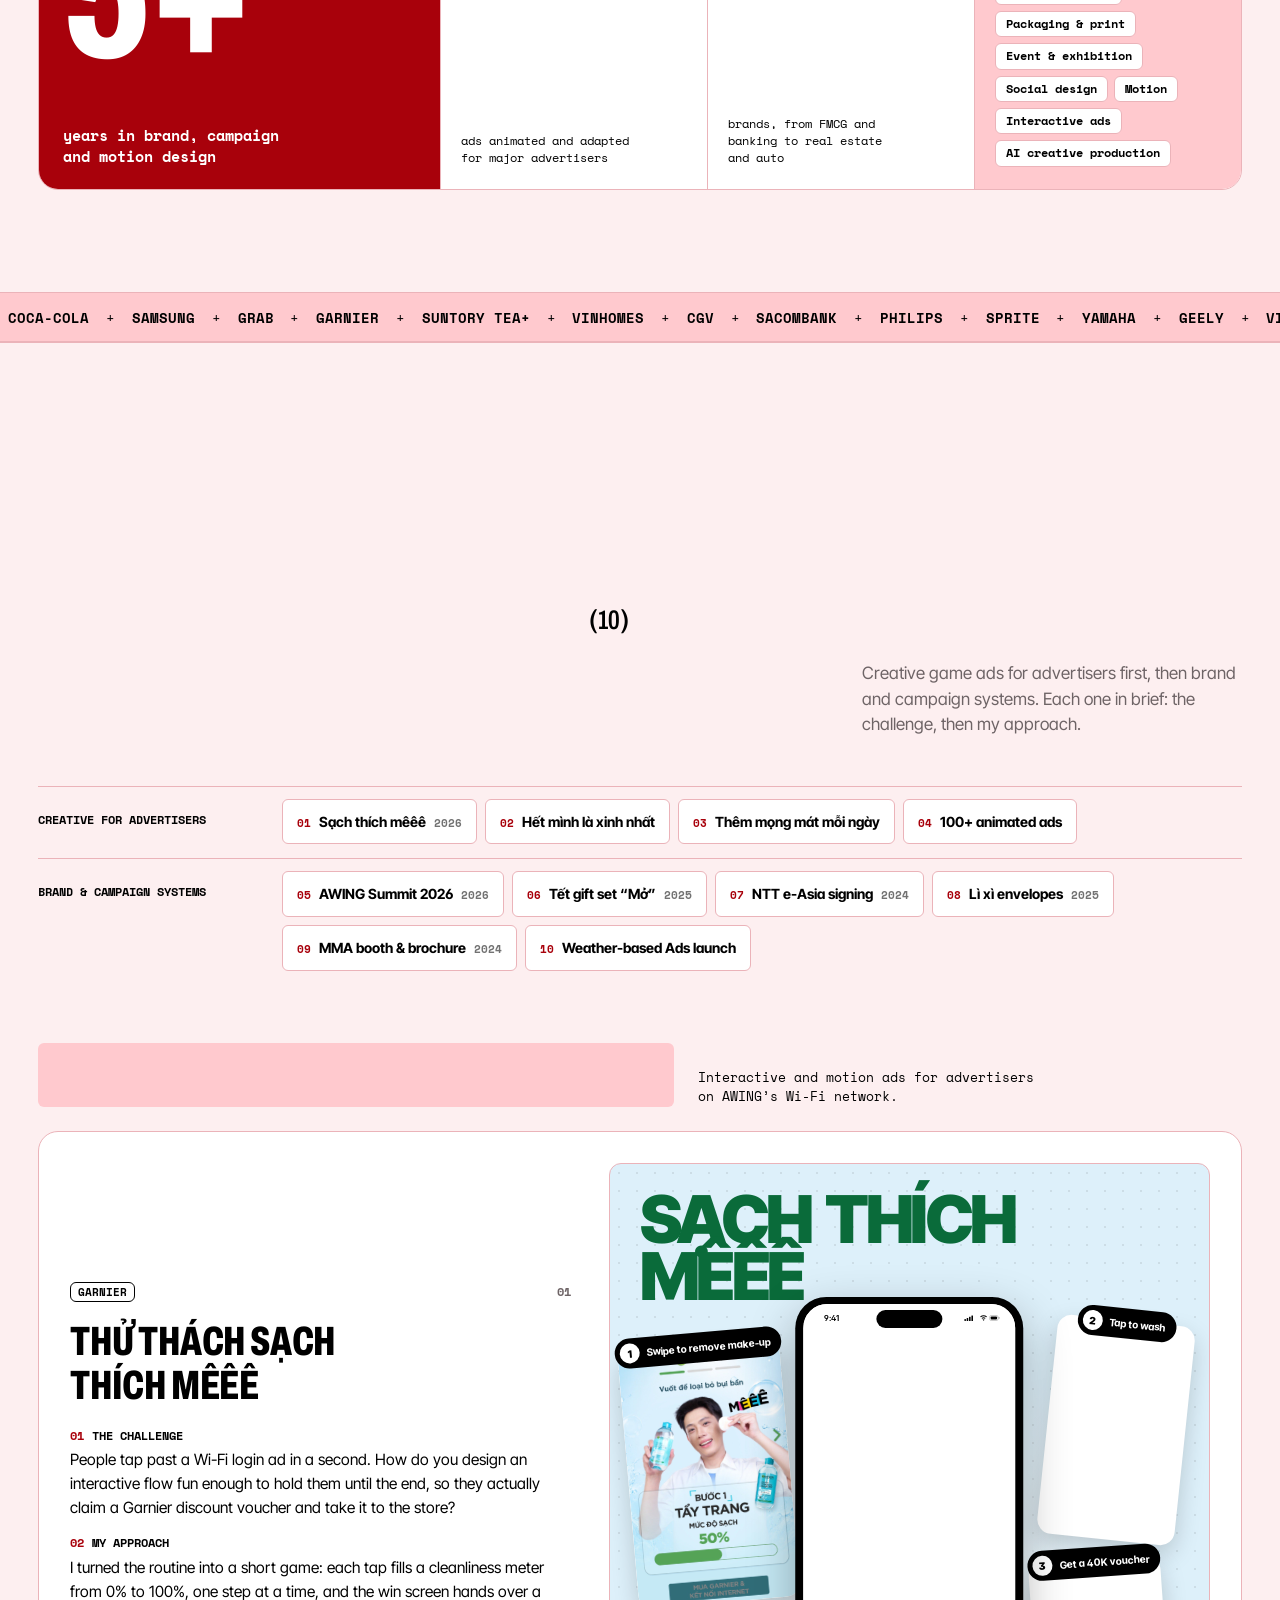
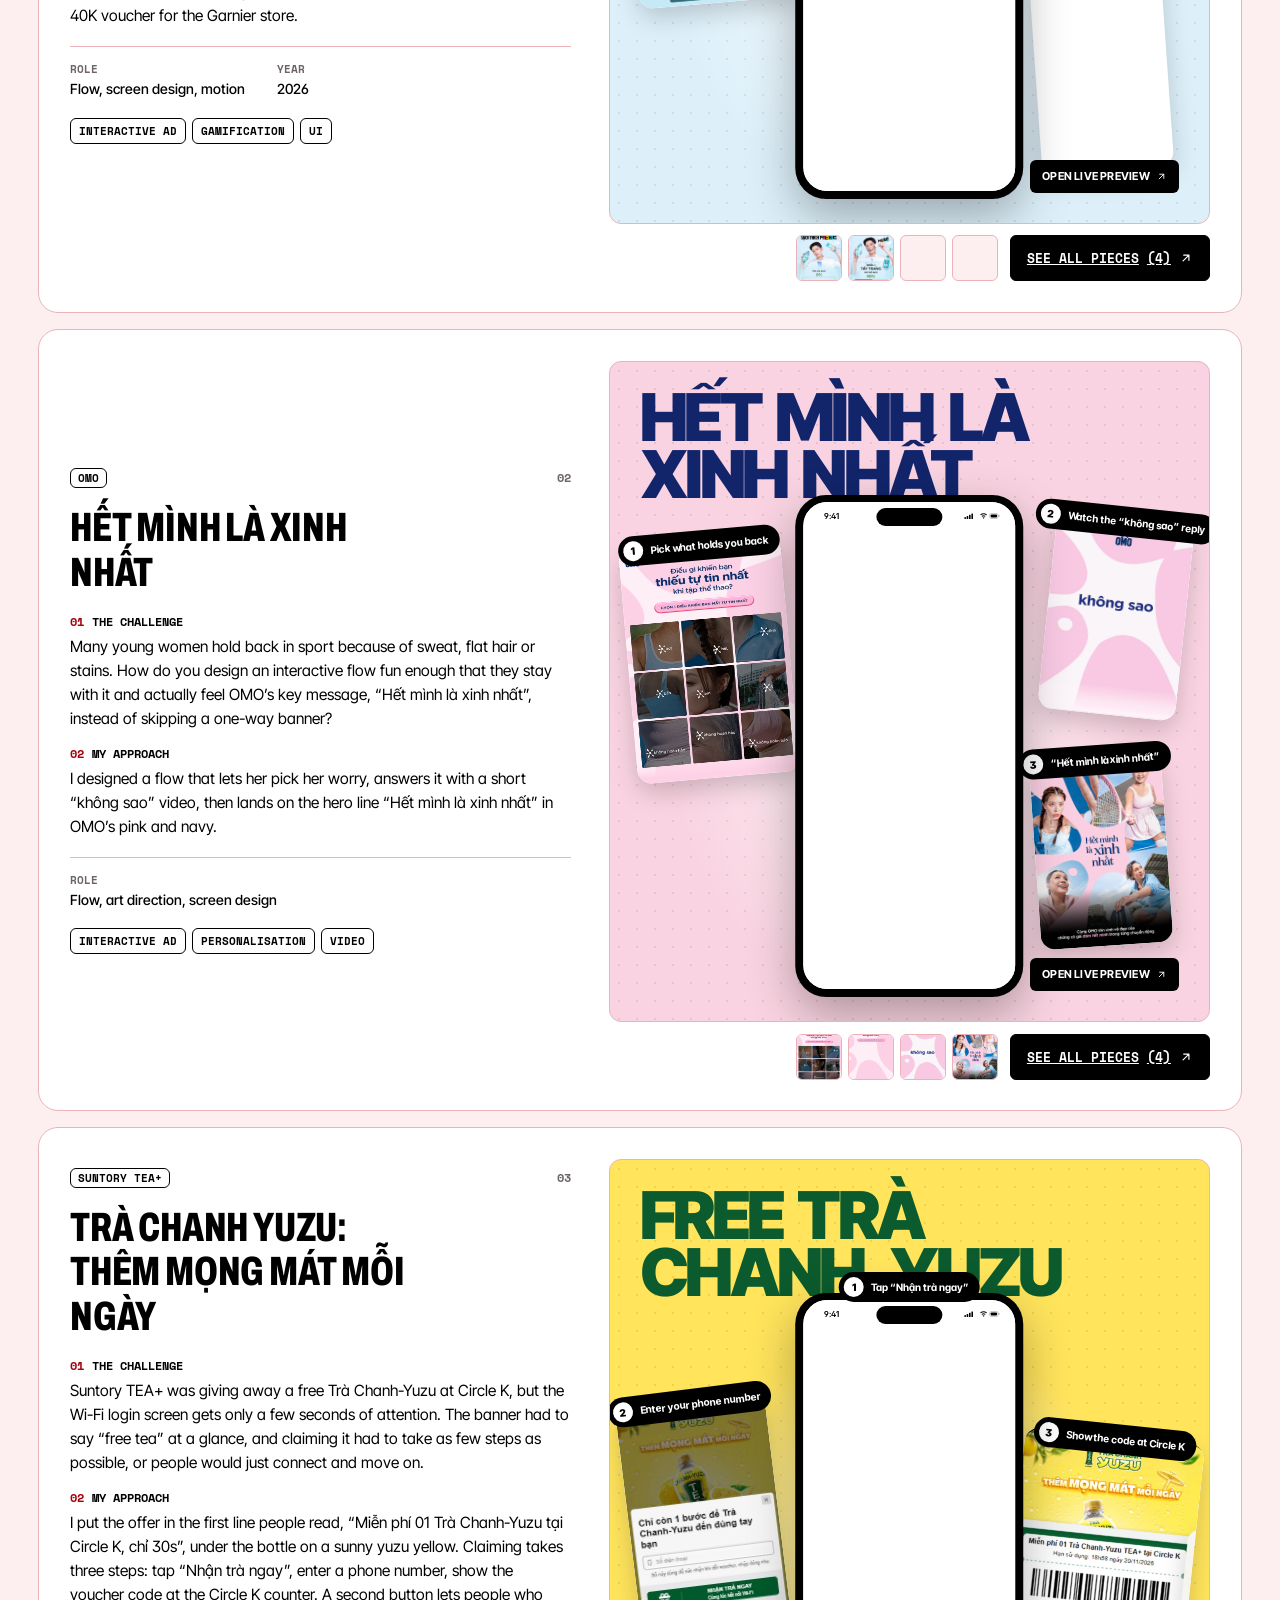
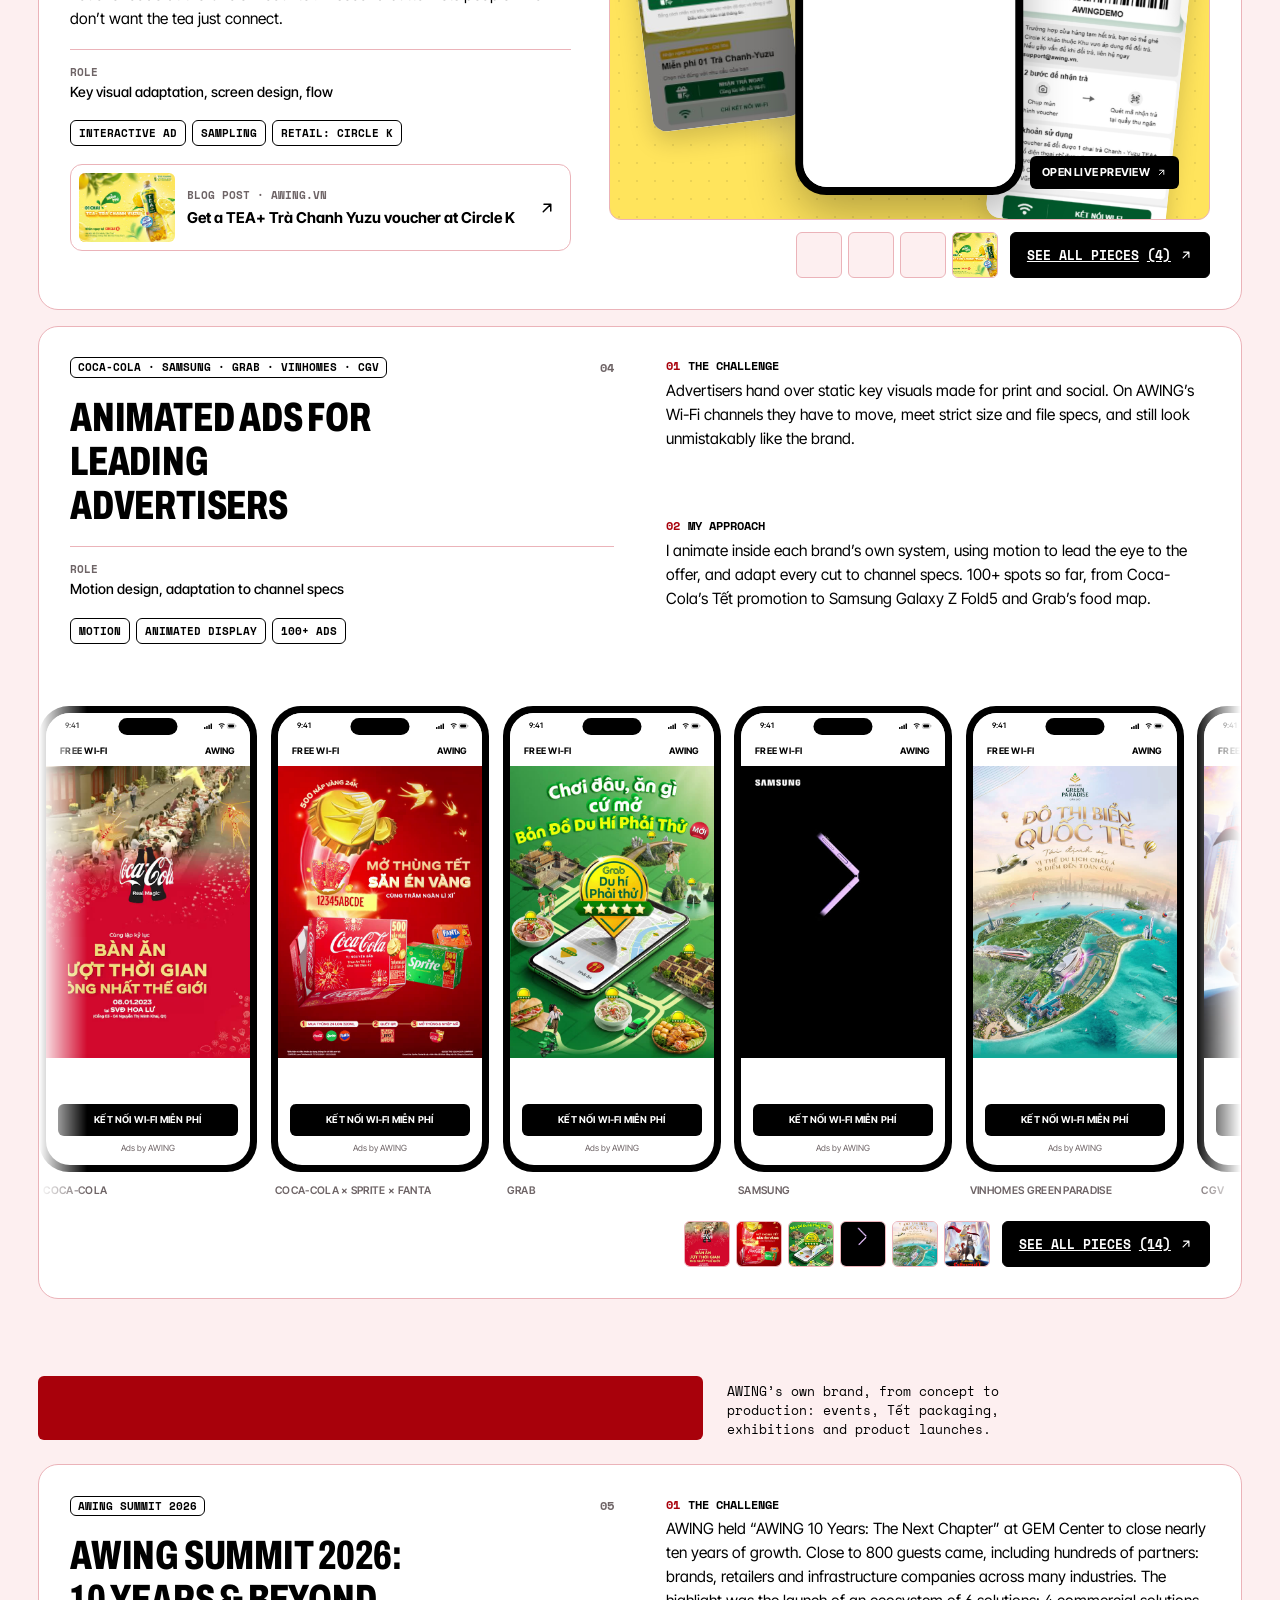
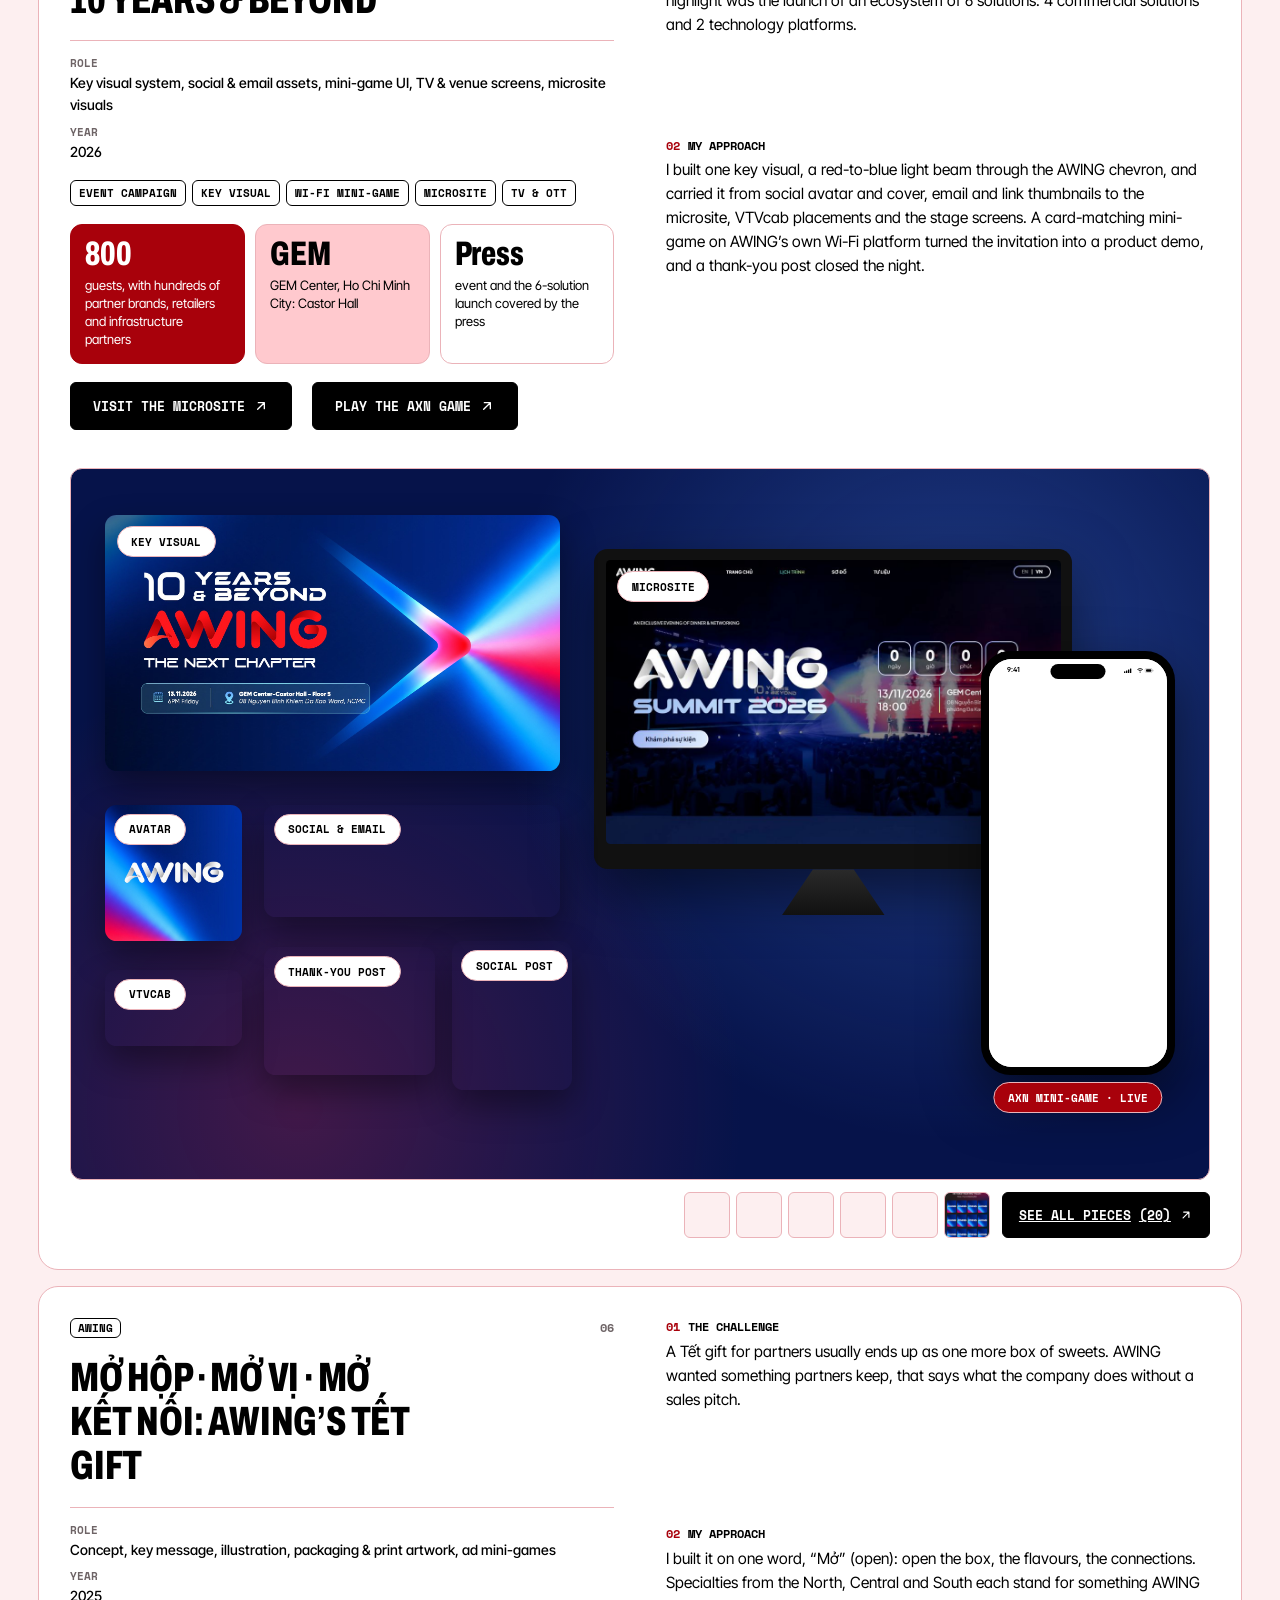
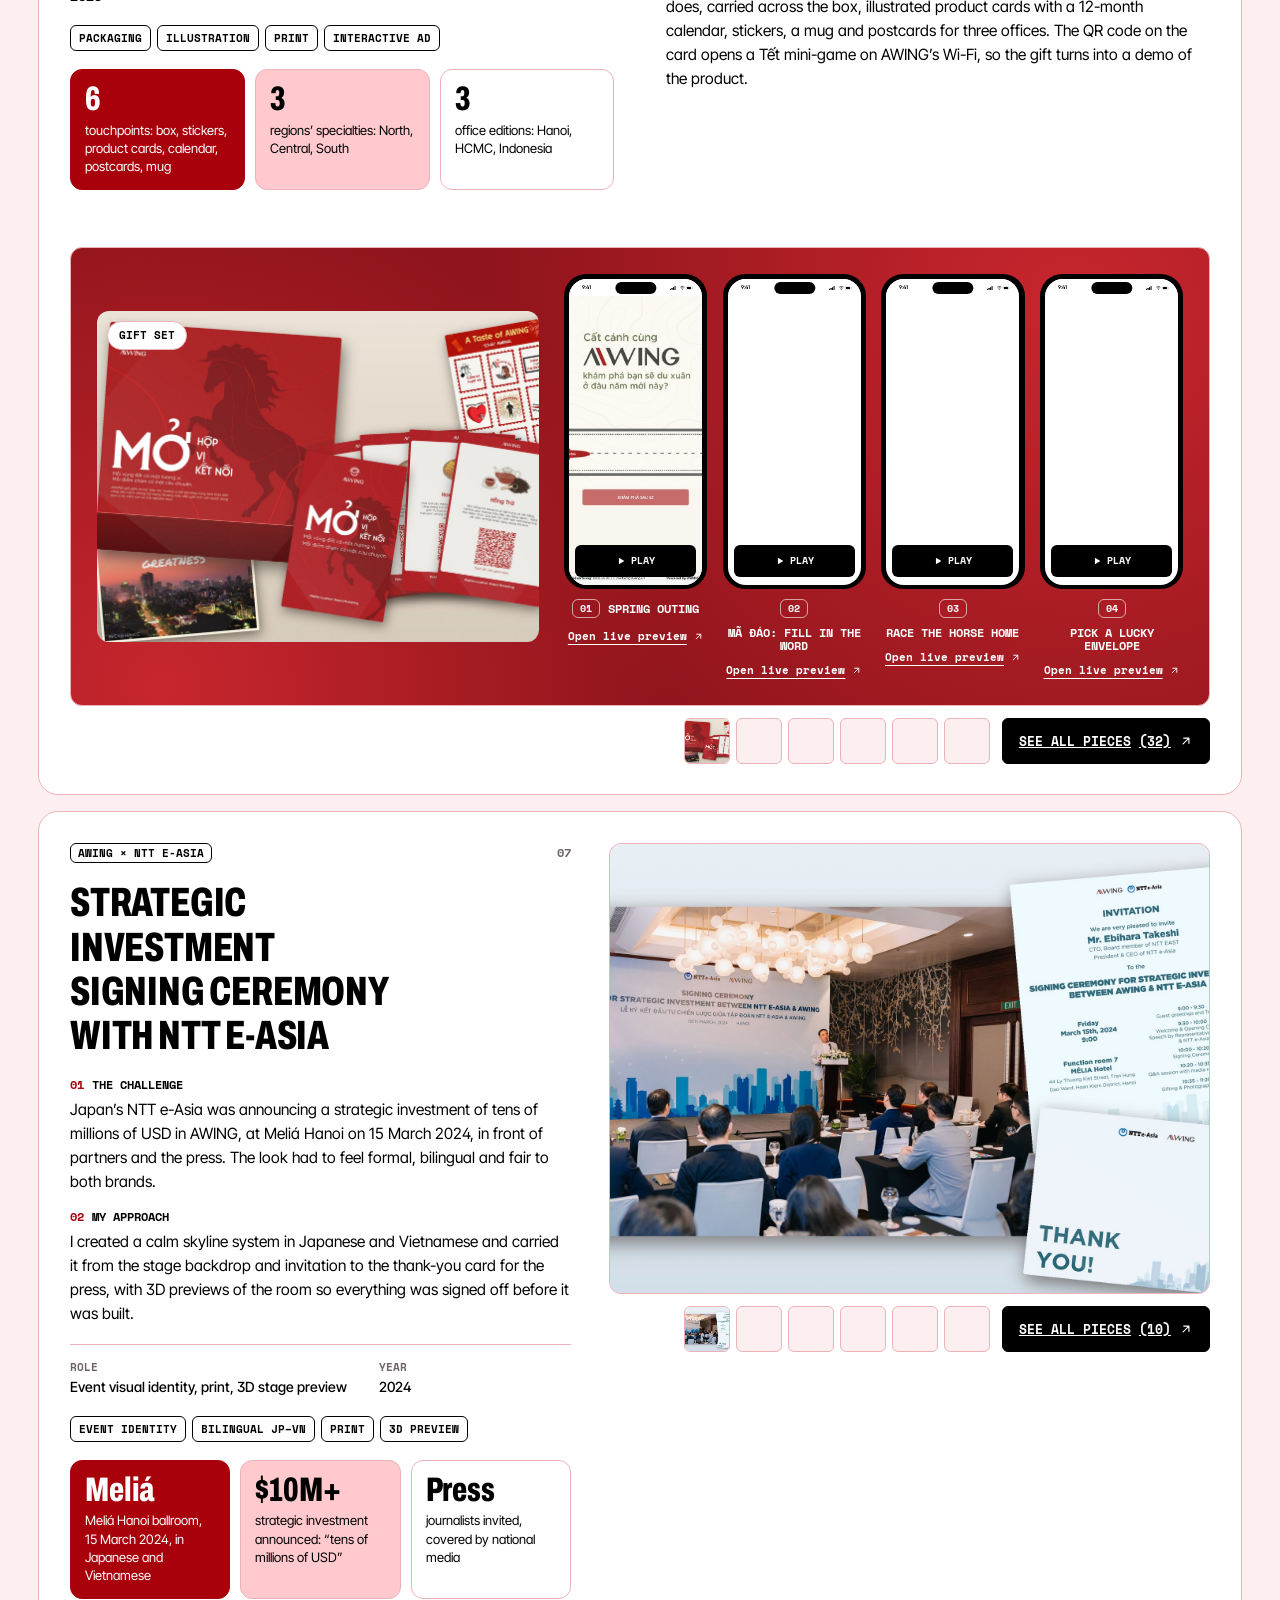
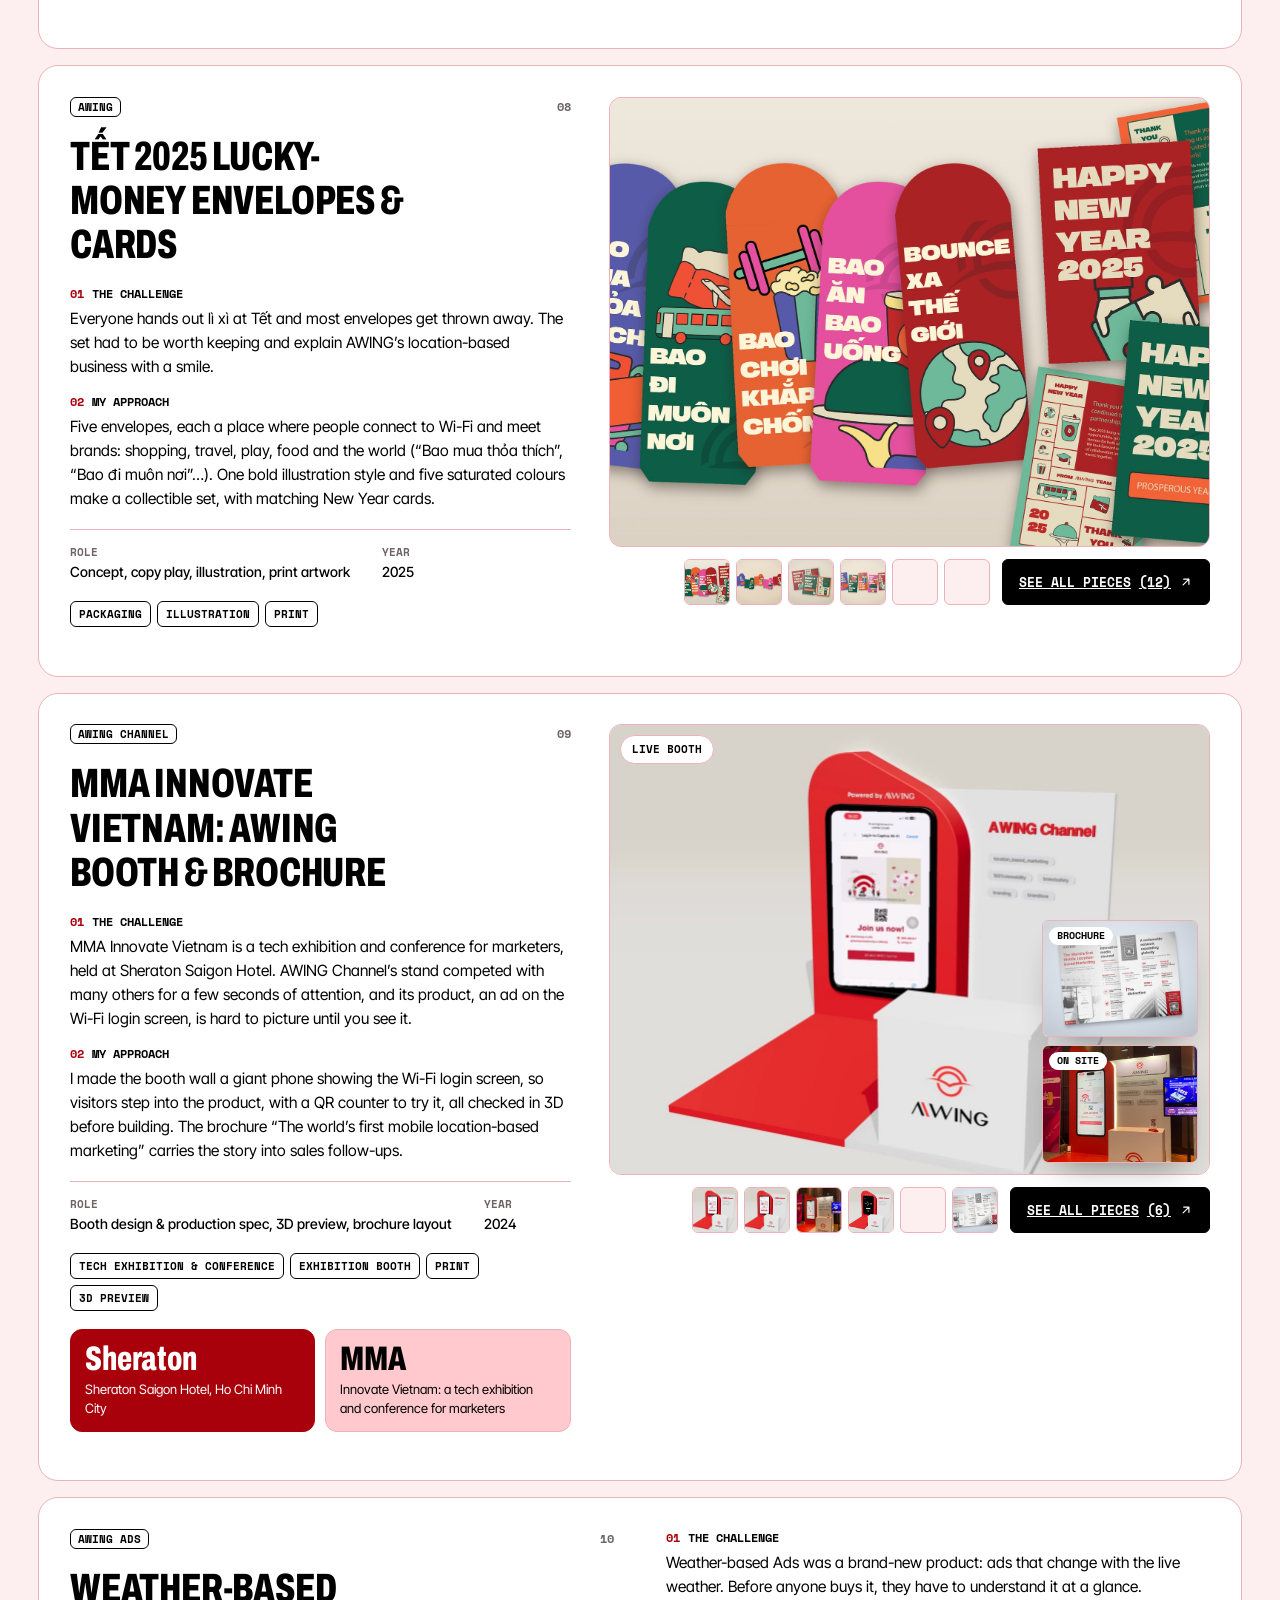
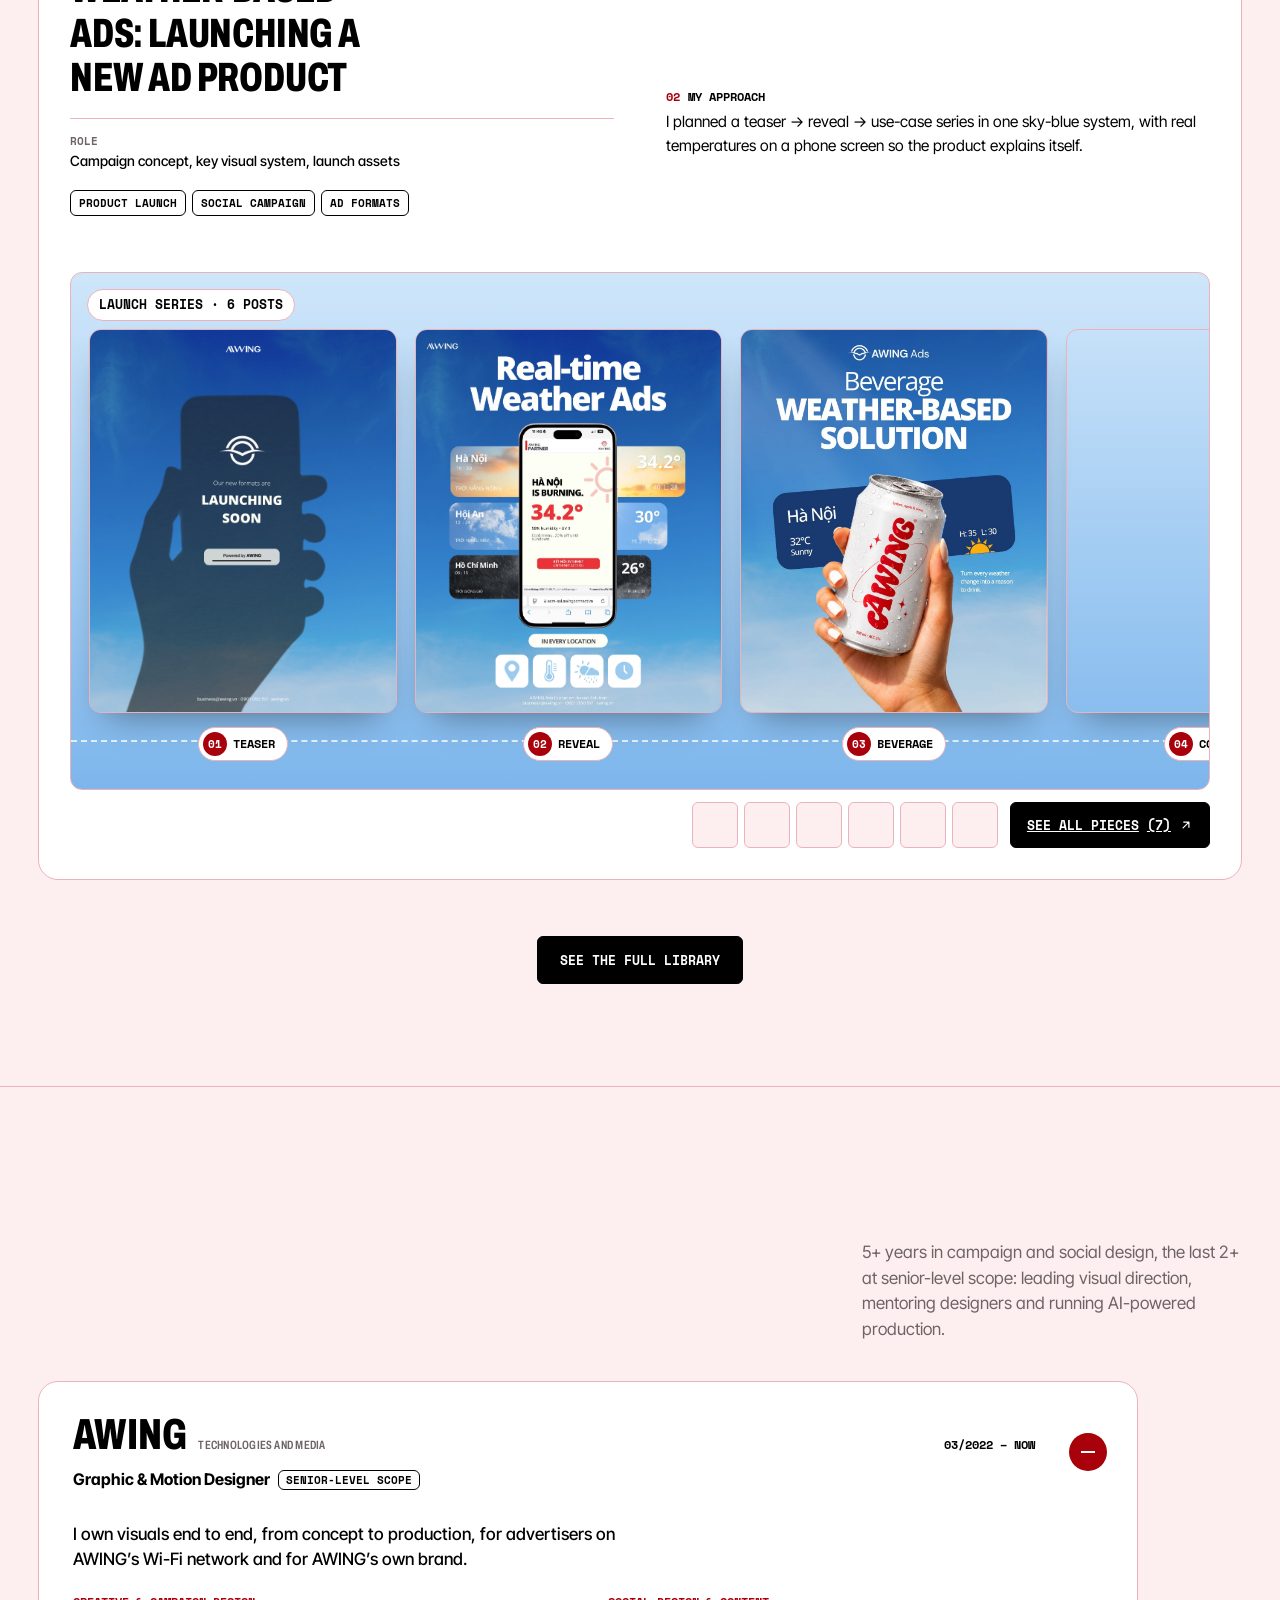
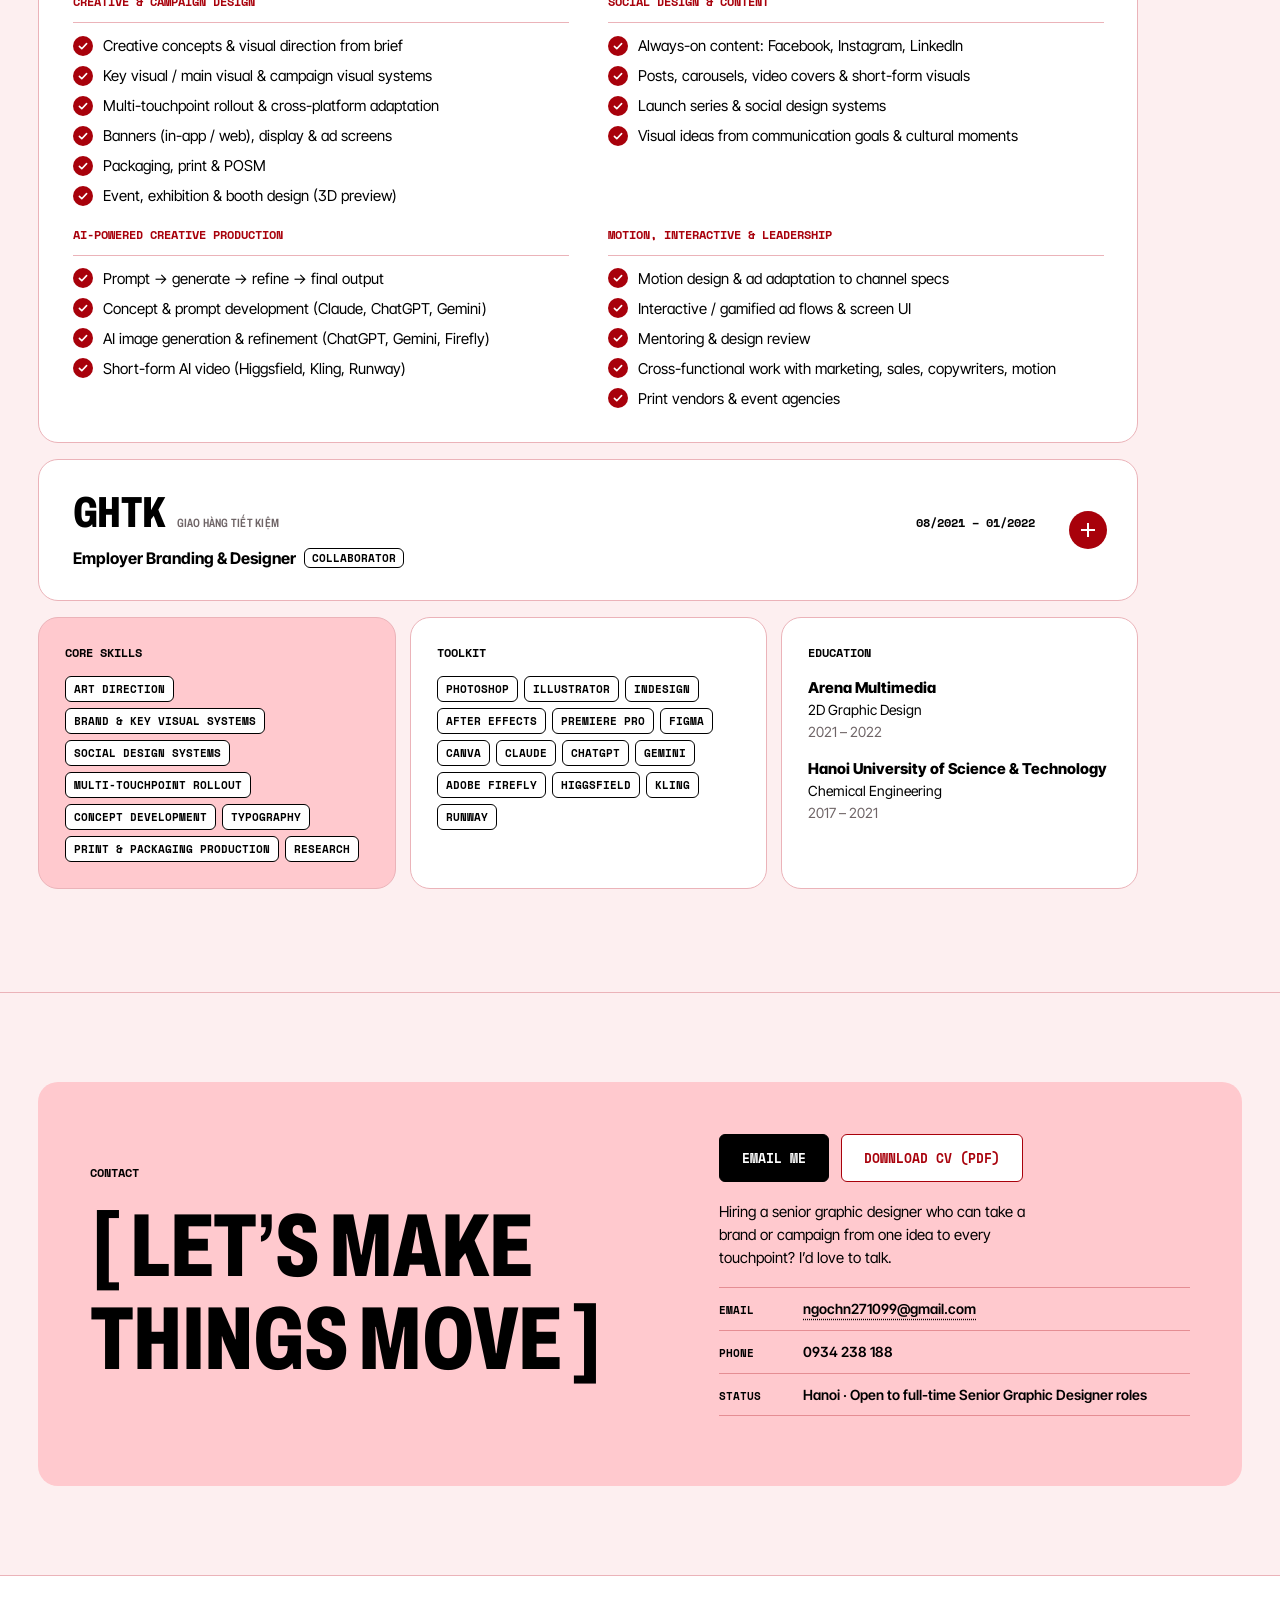
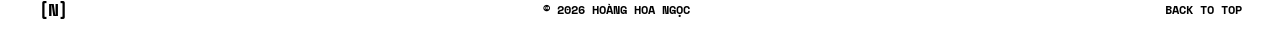
==== commit ffc3347f: "Bring back the personal palette on the new layout; recolor CV to match Co-Authored-By: Claude Opus 5" ====
--- a/index.html
+++ b/index.html
@@ -17,7 +17,7 @@
   <link rel="preconnect" href="https://fonts.googleapis.com">
   <link rel="preconnect" href="https://fonts.gstatic.com" crossorigin>
   <link href="https://fonts.googleapis.com/css2?family=Archivo:wdth,wght@62..125,600..900&family=Inter+Tight:ital,wght@0,400;0,500;0,600;0,800;0,900;1,800&family=Space+Mono:wght@400;700&display=swap" rel="stylesheet">
-  <link rel="stylesheet" href="assets/style.css?v=15">
+  <link rel="stylesheet" href="assets/style.css?v=16">
 </head>
 <body>
   <a class="skip" href="#cases" data-i18n="skip">Skip to work</a>
@@ -256,10 +256,10 @@
       <svg viewBox="0 0 24 24" aria-hidden="true"><path d="M9 5l7 7-7 7"/></svg></button>
   </dialog>
 
-  <script src="assets/files.js?v=15"></script>
-  <script src="assets/mockups.js?v=15"></script>
-  <script src="assets/i18n.js?v=15"></script>
-  <script src="assets/content.js?v=15"></script>
-  <script src="assets/main.js?v=15"></script>
+  <script src="assets/files.js?v=16"></script>
+  <script src="assets/mockups.js?v=16"></script>
+  <script src="assets/i18n.js?v=16"></script>
+  <script src="assets/content.js?v=16"></script>
+  <script src="assets/main.js?v=16"></script>
 </body>
 </html>
--- a/assets/style.css
+++ b/assets/style.css
@@ -1349,3 +1349,88 @@
 }
 
 .job-sumrow { padding-right: clamp(76px, 8vw, 104px); }
+
+
+/* =========================================================
+   HYBRID — keep the v2 structure (condensed headings, mono labels, outlined blocks)
+   but bring back the personal palette taken from the portrait:
+   blush page, rose blocks, rug red as the one accent. No hard black shadows.
+   ========================================================= */
+:root {
+  --blush: #FDEFF0;    /* page */
+  --pink: #FFC9CE;     /* rose blocks */
+  --yellow: #FFE0E3;   /* (was yellow) pale rose hover fill */
+  --lilac: #FFFFFF;    /* (was lilac) plain paper */
+  --red: #A8010B;      /* rug red: the one accent */
+  --line: #F2C1C6;
+  --grey: #C4B4B6;
+  --muted: #6E6466;
+  --r-panel: 20px;
+  --r-card: 12px;
+  --r-chip: 6px;
+  --bd: 1px solid #EBB3B9;
+  --bd-strong: 1px solid var(--red);
+  --lift: translateY(-3px);
+  --shadow: 0 14px 28px -16px rgba(168, 1, 11, .45);
+}
+::selection { background: var(--red); color: #fff; }
+:focus-visible { outline-color: var(--red); }
+
+/* Buttons: black block, rug red on hover */
+.btn-ink:hover, .mr-btn:hover { background: var(--red); color: #fff; border-color: var(--red); }
+.btn-ink, .mr-btn { border-color: var(--ink); }
+.btn-outline, .btn-line { border: var(--bd-strong); color: var(--red); }
+.btn-outline:hover, .btn-line:hover { background: var(--red); color: #fff; }
+.btn-link:hover { background: transparent; color: var(--red); }
+
+/* Nav */
+.nav ul a[aria-current="page"] { background: var(--red); }
+.nav-cv:hover { background: var(--pink); }
+.nav-cta:hover { background: var(--red); color: #fff; }
+
+/* Hero */
+.hero-photo { border: 0; box-shadow: none; background: var(--pink); }
+.hero-tab { border: 0; }
+.hero-tab:hover { background: var(--red); color: #fff; }
+
+/* Stats: the hero cell in rug red */
+.stats .stat-hero { background: var(--red); color: #fff; }
+.stats .stat-hero span { color: #fff; }
+.stats .stat-skills { background: var(--pink); }
+
+/* Index + group labels */
+.ci-list a:hover { background: var(--pink); }
+.cs-group-title { background: var(--pink); box-shadow: none; border: 0; }
+.cs-group[data-group="branding"] .cs-group-title { background: var(--red); color: #fff; }
+
+/* Case facts: red / rose / paper */
+.cs-facts li:nth-child(1) { background: var(--red); border-color: var(--red); }
+.cs-facts li:nth-child(1), .cs-facts li:nth-child(1) span, .cs-facts li:nth-child(1) b { color: #fff; }
+.cs-facts li:nth-child(2) { background: var(--pink); }
+.cs-facts li:nth-child(3) { background: var(--paper); }
+.cs-post:hover { background: var(--pink); }
+.bd-corner .bd-media, .sr-media { box-shadow: 0 18px 34px -18px rgba(0, 0, 0, .45); }
+.sr-step b, .gf-ic { background: var(--red); }
+
+/* Experience */
+.job-toggle { background: var(--red); }
+.job-sumrow:hover .job-toggle { background: var(--ink); }
+.job-sumrow:hover .job-toggle::before, .job-sumrow:hover .job-toggle::after { background: #fff; }
+.scope-label { color: var(--red); border-bottom: var(--bd); }
+.sow li::before {
+  border: 0;
+  background: var(--red) url("data:image/svg+xml,%3Csvg xmlns='http://www.w3.org/2000/svg' viewBox='0 0 20 20'%3E%3Cpath d='M5.5 10.4l3 3 6-6.4' fill='none' stroke='white' stroke-width='2' stroke-linecap='round' stroke-linejoin='round'/%3E%3C/svg%3E") center / 16px no-repeat;
+}
+.exp-grid .card:nth-child(1) { background: var(--pink); }
+.exp-grid .card:nth-child(2) { background: var(--paper); }
+
+/* Contact */
+.contact-card, .contact .contact-card { box-shadow: none; border: 0; }
+.contact-lines, .contact-lines li { border-color: rgba(168, 1, 11, .3); }
+.footer a:hover { background: transparent; color: var(--red); }
+
+/* Library */
+.lp-list a.is-active { background: var(--pink); border-color: var(--red); }
+.grid-wrap.is-collapsed::after { background: linear-gradient(rgba(253, 239, 240, 0), var(--blush)); }
+.lb-btn:hover { background: var(--red); color: #fff; }
+.reel-item:hover .rp-phone, .pr-item:hover .rp-phone { background: var(--red); }
